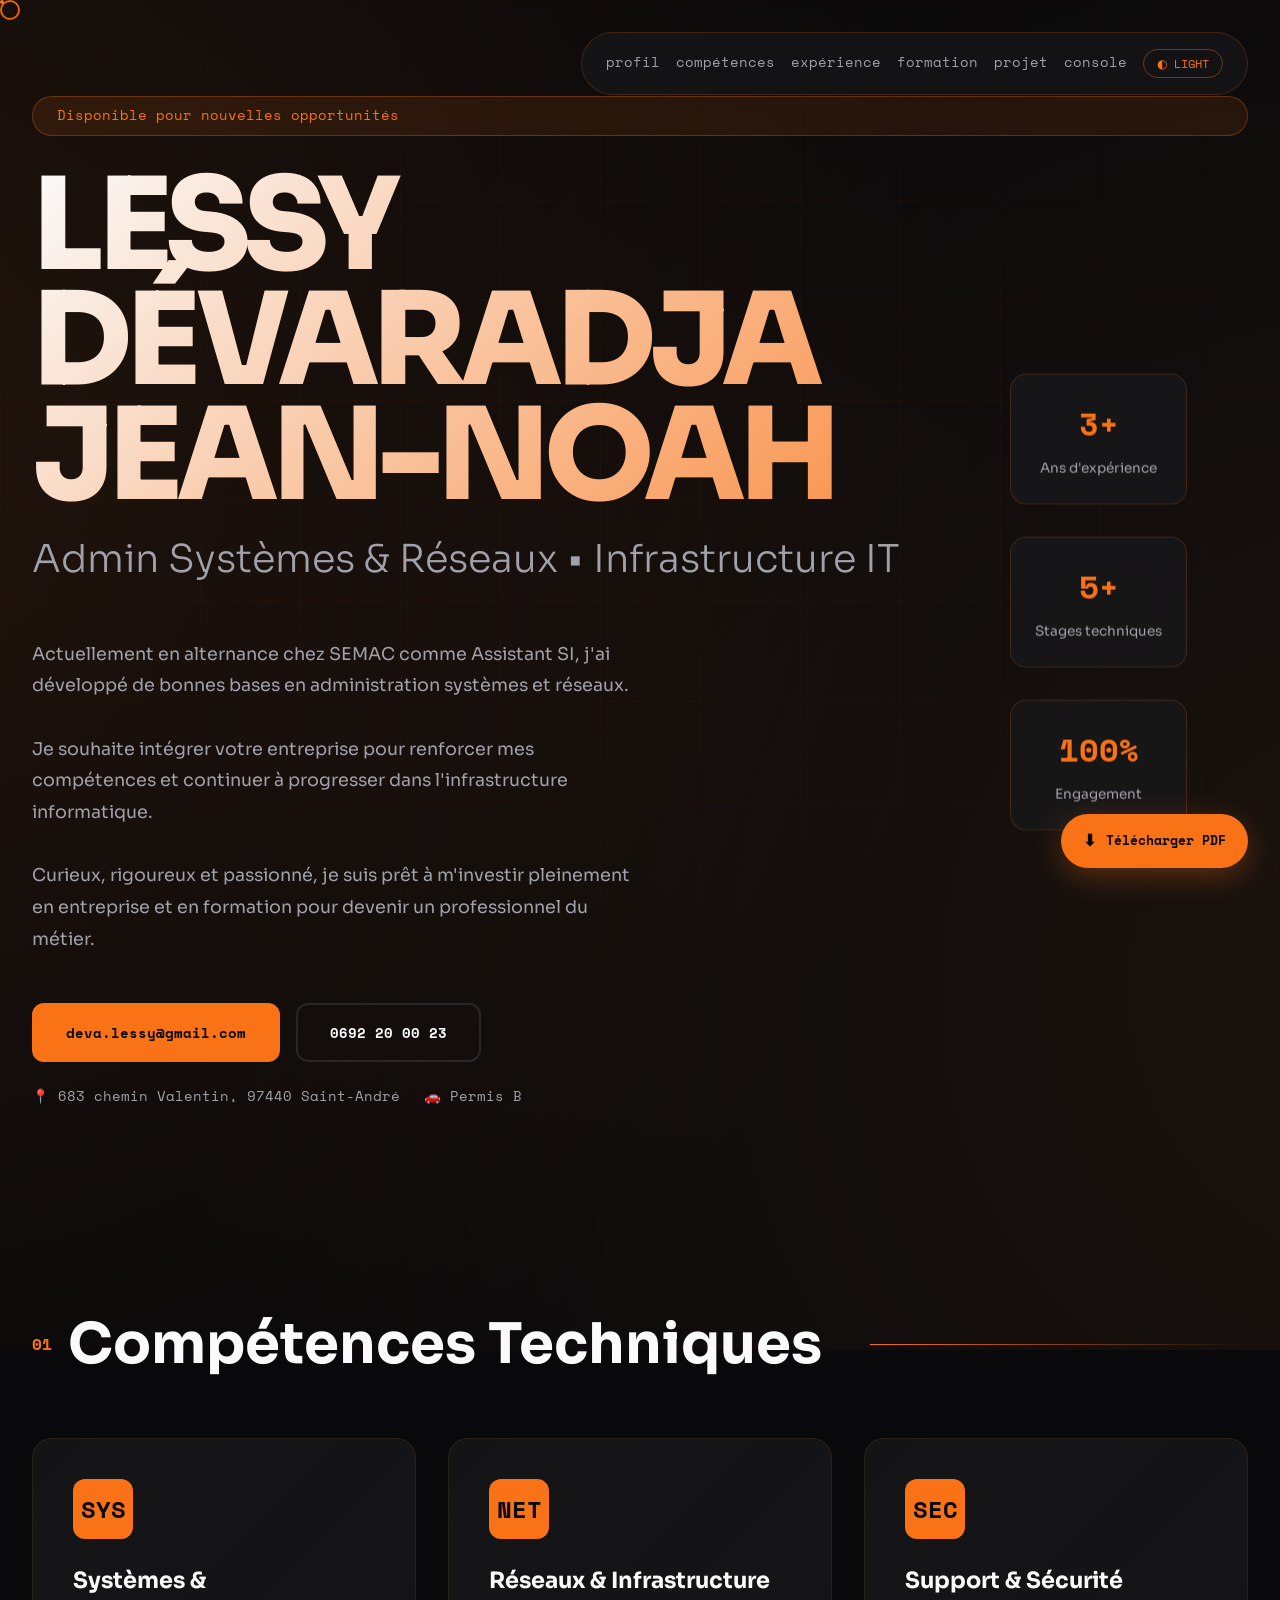
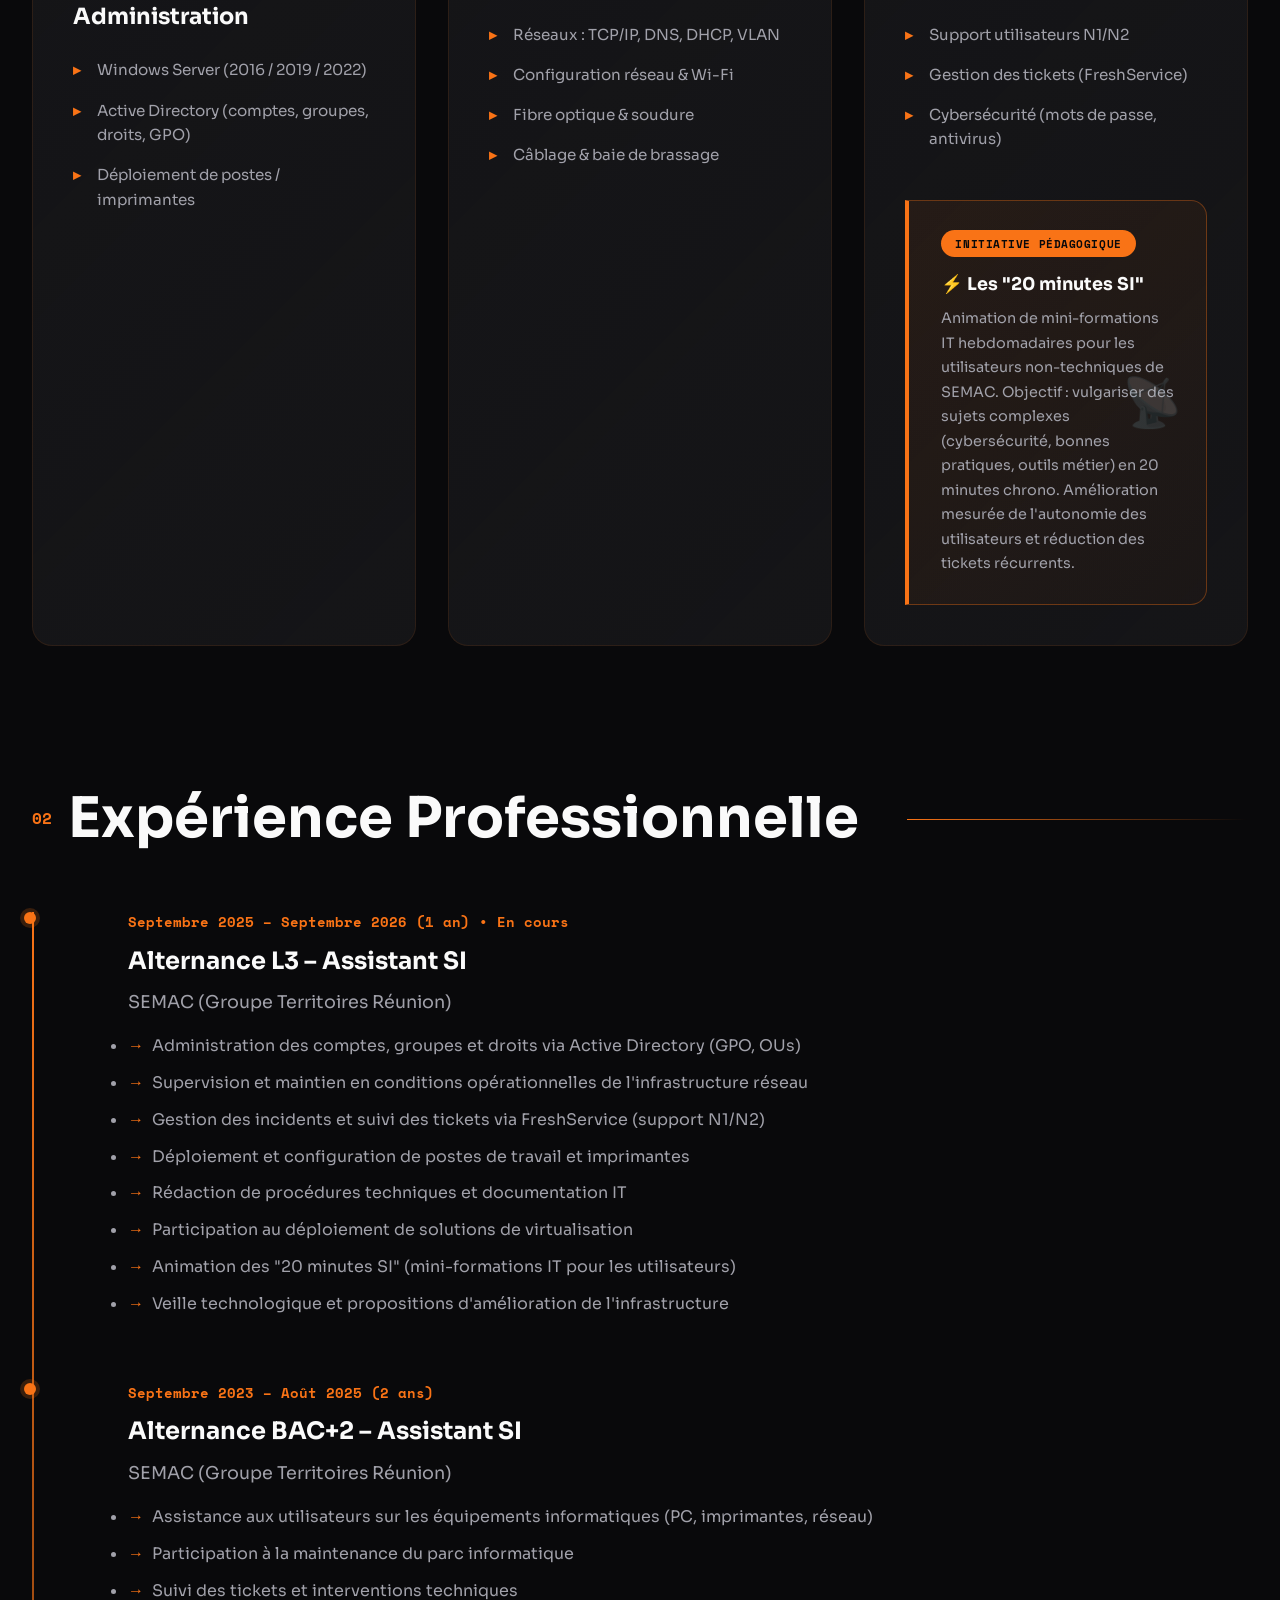
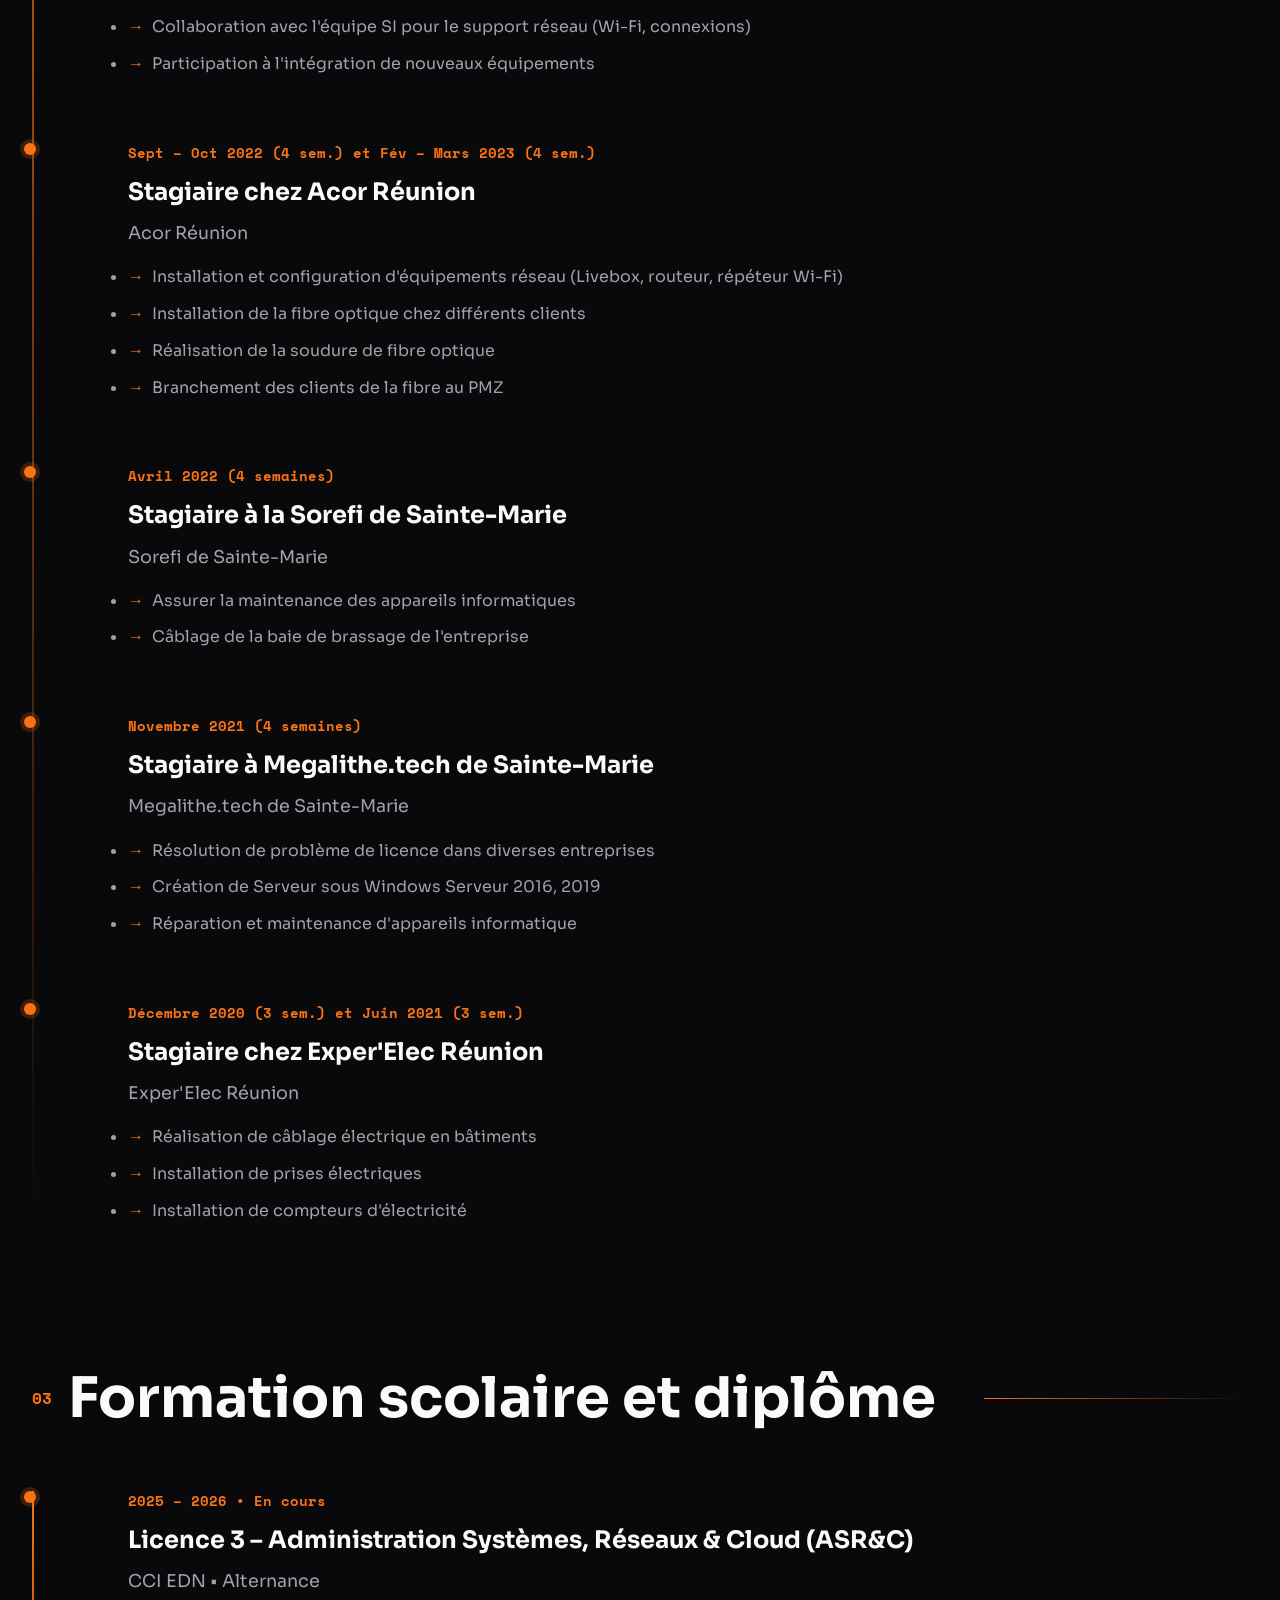
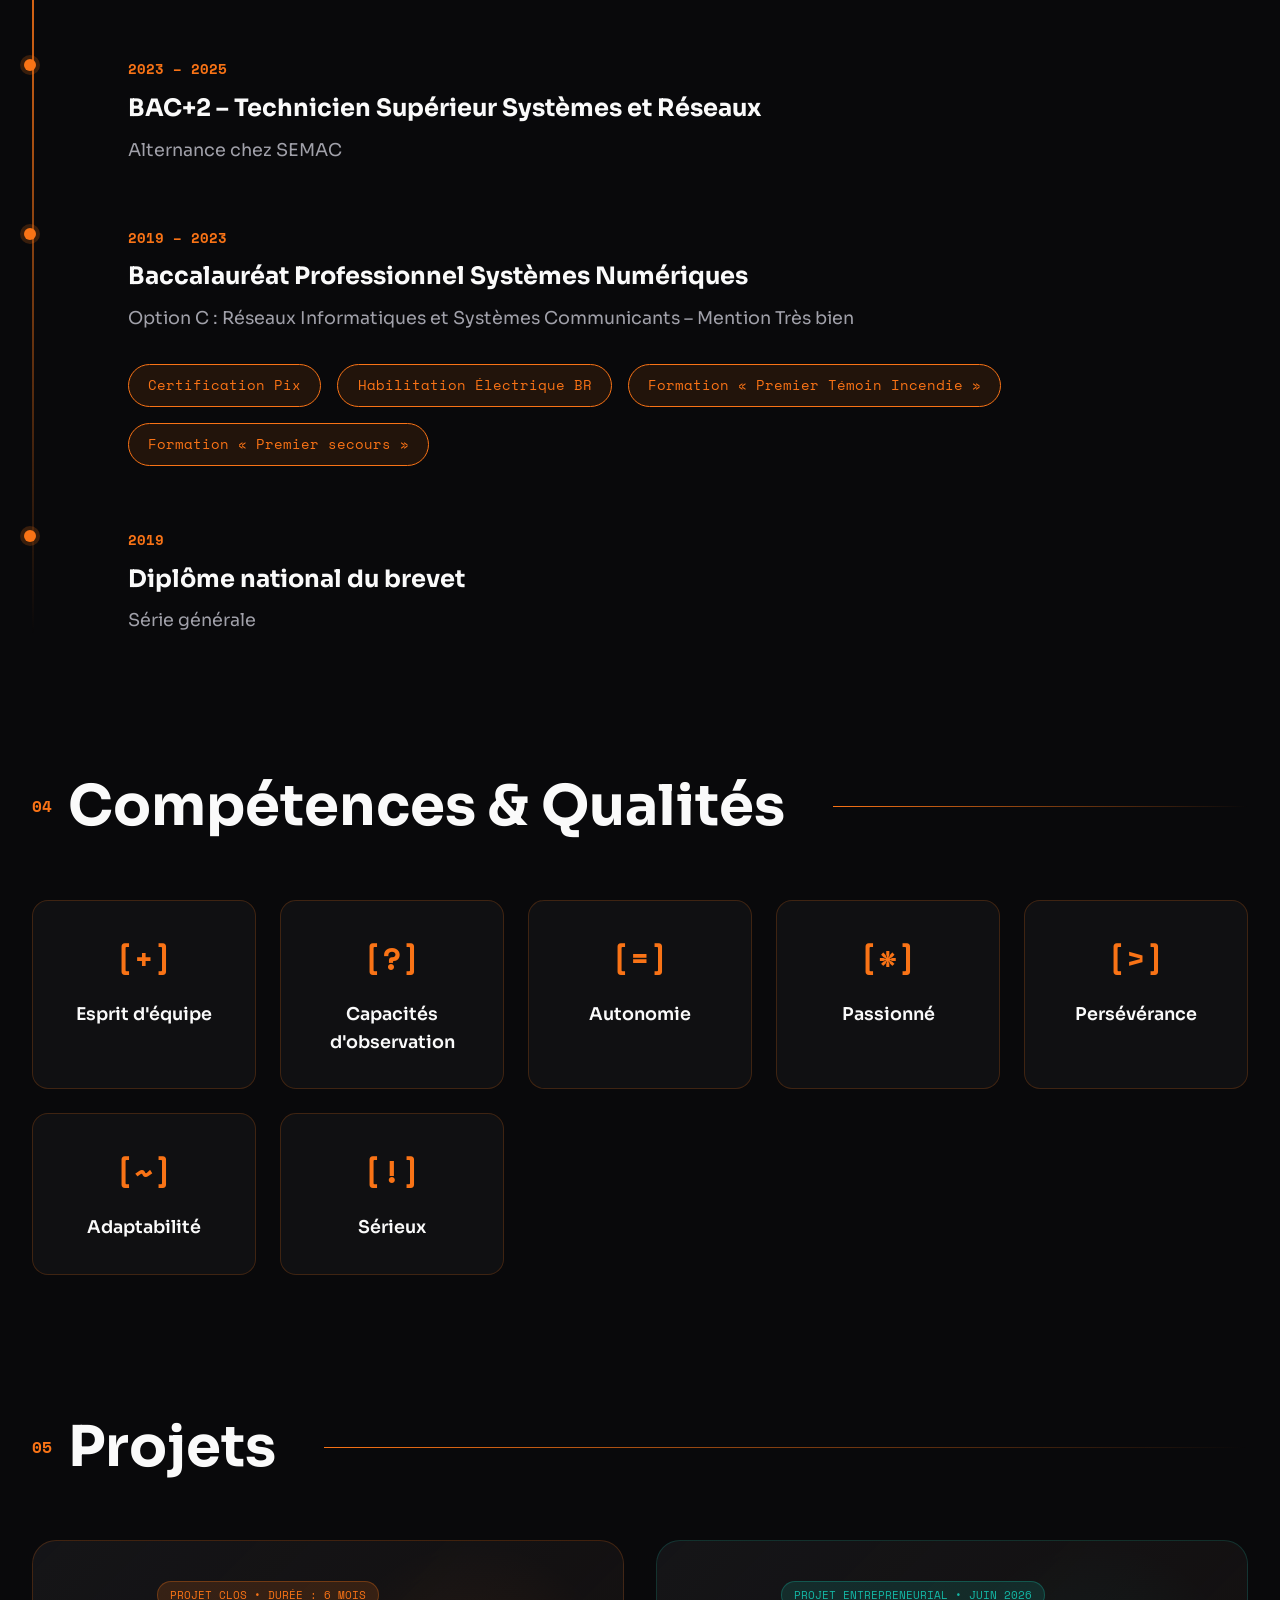
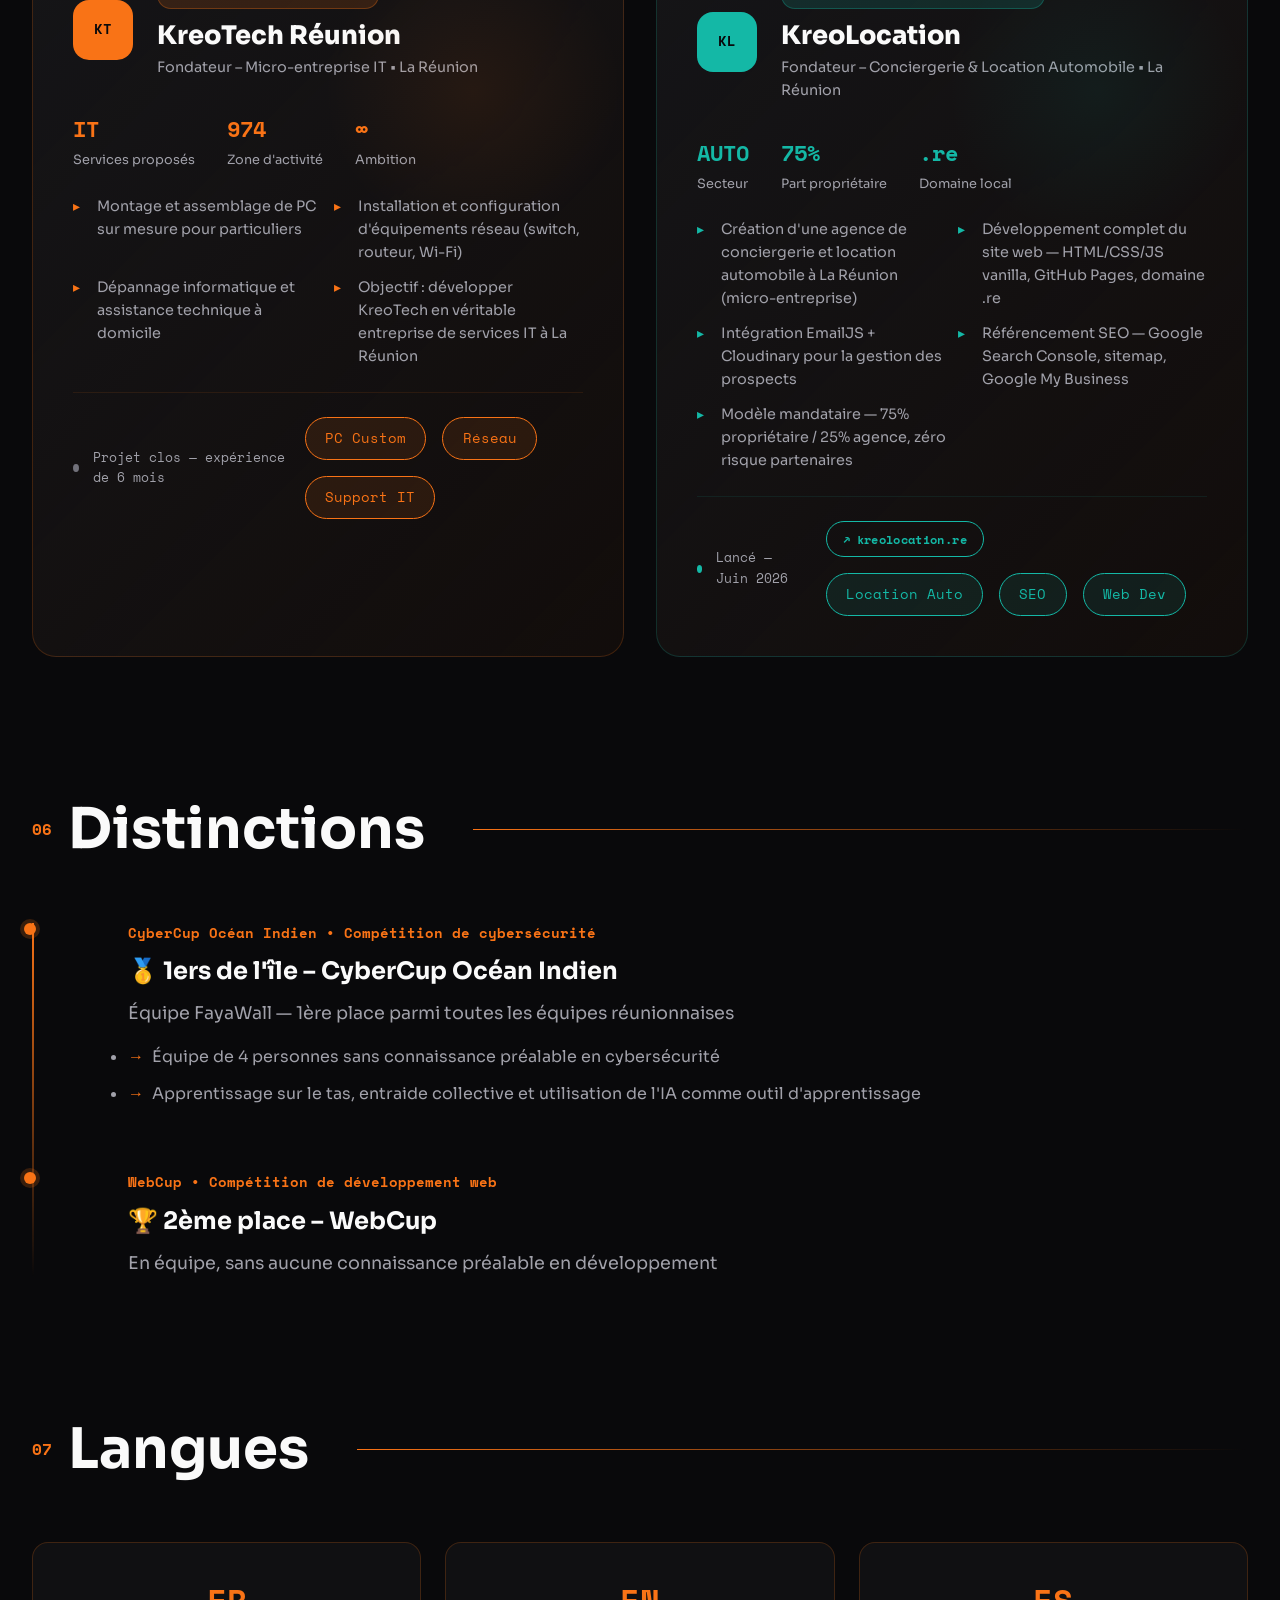
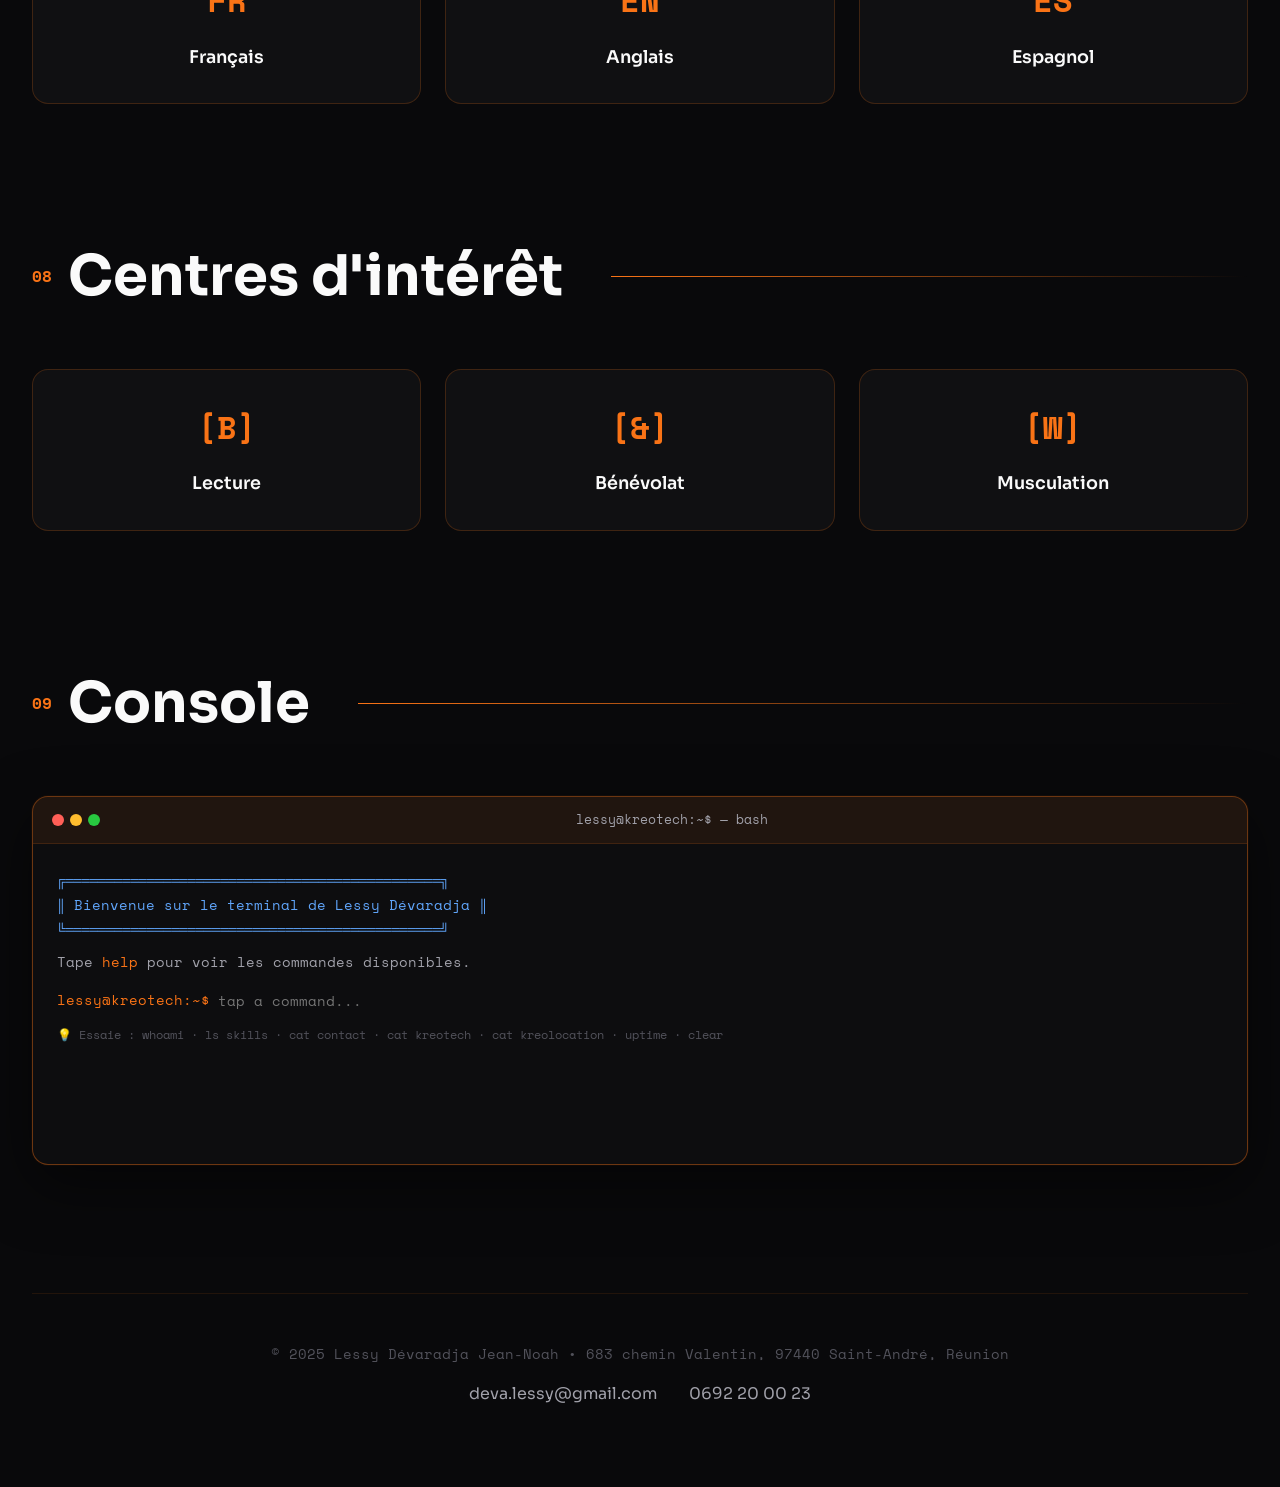
==== index.html @ 3a7b18bf "feat: ajout KreoLocation, CyberCup FayaWall, KreoTech clos" ====
<!DOCTYPE html>
<html lang="fr" data-theme="dark">
<head>
    <meta charset="UTF-8">
    <meta name="viewport" content="width=device-width, initial-scale=1.0">
    <title>Lessy Dévaradja Jean-Noah | Admin Systèmes & Réseaux</title>
    <link rel="preconnect" href="https://fonts.googleapis.com">
    <link rel="preconnect" href="https://fonts.gstatic.com" crossorigin>
    <link href="https://fonts.googleapis.com/css2?family=Space+Mono:wght@400;700&family=Sora:wght@300;400;600;700;800&display=swap" rel="stylesheet">
    <style>

        /* ============================================================
           RESET & BASE
        ============================================================ */
        * {
            margin: 0;
            padding: 0;
            box-sizing: border-box;
        }

        /* ============================================================
           CSS VARIABLES — DARK MODE (défaut)
        ============================================================ */
        :root,
        [data-theme="dark"] {
            --bg-primary: #09090b;
            --bg-secondary: #18181b;
            --bg-tertiary: #27272a;
            --accent: #f97316;
            --accent-light: #fb923c;
            --text-primary: #fafafa;
            --text-secondary: #a1a1aa;
            --text-tertiary: #52525b;
            --glow: rgba(249, 115, 22, 0.3);
            --terminal-bg: #0d0d0f;
            --terminal-border: rgba(249, 115, 22, 0.4);
            --card-bg: rgba(24, 24, 27, 0.8);
            --nav-bg: rgba(24, 24, 27, 0.7);
            --status-bg: rgba(9, 9, 11, 0.9);
        }

        /* ============================================================
           CSS VARIABLES — LIGHT MODE "Light Lab"
        ============================================================ */
        [data-theme="light"] {
            --bg-primary: #f4f4f5;
            --bg-secondary: #ffffff;
            --bg-tertiary: #e4e4e7;
            --accent: #ea6d0a;
            --accent-light: #f97316;
            --text-primary: #09090b;
            --text-secondary: #52525b;
            --text-tertiary: #a1a1aa;
            --glow: rgba(234, 109, 10, 0.2);
            --terminal-bg: #1a1a1f;
            --terminal-border: rgba(234, 109, 10, 0.5);
            --card-bg: rgba(255, 255, 255, 0.9);
            --nav-bg: rgba(255, 255, 255, 0.8);
            --status-bg: rgba(255, 255, 255, 0.95);
        }

        /* ============================================================
           BODY & LAYOUT
        ============================================================ */
        body {
            font-family: 'Sora', sans-serif;
            background: var(--bg-primary);
            color: var(--text-primary);
            line-height: 1.6;
            overflow-x: hidden;
            cursor: none;
            transition: background 0.4s ease, color 0.4s ease;
        }

        /* ============================================================
           CUSTOM CURSOR (désactivé sur mobile)
        ============================================================ */
        .cursor {
            position: fixed;
            width: 20px;
            height: 20px;
            border: 2px solid var(--accent);
            border-radius: 50%;
            pointer-events: none;
            z-index: 9999;
            transition: transform 0.2s ease;
            mix-blend-mode: difference;
        }

        .cursor-dot {
            position: fixed;
            width: 4px;
            height: 4px;
            background: var(--accent);
            border-radius: 50%;
            pointer-events: none;
            z-index: 10000;
        }

        /* ============================================================
           BACKGROUND EFFECTS
        ============================================================ */
        body::before {
            content: '';
            position: fixed;
            top: -50%;
            left: -50%;
            width: 200%;
            height: 200%;
            background:
                radial-gradient(circle at 20% 50%, rgba(249, 115, 22, 0.1) 0%, transparent 50%),
                radial-gradient(circle at 80% 80%, rgba(251, 146, 60, 0.08) 0%, transparent 50%);
            animation: gradientRotate 20s linear infinite;
            z-index: 0;
            pointer-events: none;
        }

        [data-theme="light"] body::before {
            background:
                radial-gradient(circle at 20% 50%, rgba(249, 115, 22, 0.06) 0%, transparent 50%),
                radial-gradient(circle at 80% 80%, rgba(234, 109, 10, 0.04) 0%, transparent 50%);
        }

        @keyframes gradientRotate {
            0% { transform: rotate(0deg); }
            100% { transform: rotate(360deg); }
        }

        body::after {
            content: '';
            position: fixed;
            top: 0; left: 0;
            width: 100%;
            height: 100%;
            background-image:
                linear-gradient(rgba(249, 115, 22, 0.03) 1px, transparent 1px),
                linear-gradient(90deg, rgba(249, 115, 22, 0.03) 1px, transparent 1px);
            background-size: 100px 100px;
            z-index: 0;
            pointer-events: none;
            mask-image: radial-gradient(ellipse 80% 80% at 50% 50%, black 40%, transparent 100%);
        }

        /* ============================================================
           PARTICLES
        ============================================================ */
        .particles {
            position: fixed;
            top: 0; left: 0;
            width: 100%; height: 100%;
            overflow: hidden;
            z-index: 0;
            pointer-events: none;
        }

        .particle {
            position: absolute;
            background: var(--accent);
            border-radius: 50%;
            animation: float linear infinite;
            opacity: 0;
        }

        @keyframes float {
            0%   { transform: translateY(100vh) scale(0); opacity: 0; }
            10%  { opacity: 0.3; }
            90%  { opacity: 0.1; }
            100% { transform: translateY(-100vh) scale(1); opacity: 0; }
        }

        /* ============================================================
           SCROLL PROGRESS BAR
        ============================================================ */
        .scroll-progress {
            position: fixed;
            top: 0; left: 0;
            height: 3px;
            background: var(--accent);
            z-index: 1000;
            transform-origin: left;
            box-shadow: 0 0 10px var(--glow);
            transition: none;
        }

        /* ============================================================
           CONTAINER
        ============================================================ */
        .container {
            max-width: 1400px;
            margin: 0 auto;
            padding: 2rem;
            position: relative;
            z-index: 1;
        }

        /* ============================================================
           NAVIGATION
        ============================================================ */
        .nav {
            position: fixed;
            top: 2rem;
            right: 2rem;
            display: flex;
            gap: 1rem;
            align-items: center;
            z-index: 100;
            background: var(--nav-bg);
            backdrop-filter: blur(20px);
            padding: 1rem 1.5rem;
            border-radius: 50px;
            border: 1px solid rgba(249, 115, 22, 0.2);
            transition: background 0.4s ease;
        }

        .nav-item {
            font-family: 'Space Mono', monospace;
            font-size: 0.85rem;
            color: var(--text-secondary);
            text-decoration: none;
            transition: color 0.3s ease;
        }

        .nav-item:hover { color: var(--accent); }

        /* ============================================================
           THEME TOGGLE BUTTON
        ============================================================ */
        .theme-toggle {
            background: none;
            border: 1px solid rgba(249, 115, 22, 0.4);
            border-radius: 50px;
            padding: 0.3rem 0.8rem;
            font-family: 'Space Mono', monospace;
            font-size: 0.75rem;
            color: var(--accent);
            cursor: pointer;
            transition: all 0.3s ease;
            white-space: nowrap;
        }

        .theme-toggle:hover {
            background: rgba(249, 115, 22, 0.1);
            box-shadow: 0 0 10px var(--glow);
        }

        /* ============================================================
           PDF DOWNLOAD BUTTON (flottant)
        ============================================================ */
        .pdf-btn {
            position: fixed;
            bottom: 2rem;
            right: 2rem;
            z-index: 100;
            display: flex;
            align-items: center;
            gap: 0.6rem;
            padding: 0.9rem 1.4rem;
            background: var(--accent);
            color: var(--bg-primary);
            border: none;
            border-radius: 50px;
            font-family: 'Space Mono', monospace;
            font-size: 0.8rem;
            font-weight: 700;
            text-decoration: none;
            cursor: pointer;
            box-shadow: 0 8px 30px var(--glow);
            transition: all 0.3s ease;
            animation: fadeInUp 0.8s ease 1.5s forwards;
            opacity: 0;
            transform: translateY(20px);
        }

        .pdf-btn:hover {
            transform: translateY(-4px);
            box-shadow: 0 16px 40px var(--glow);
            background: var(--accent-light);
        }

        .pdf-btn::before {
            content: '⬇';
            font-size: 1rem;
        }

        /* ============================================================
           HERO SECTION
        ============================================================ */
        .hero {
            min-height: 100vh;
            display: flex;
            flex-direction: column;
            justify-content: center;
            padding: 4rem 0;
            position: relative;
        }

        .hero-badge {
            display: inline-block;
            padding: 0.5rem 1.5rem;
            background: rgba(249, 115, 22, 0.1);
            border: 1px solid rgba(249, 115, 22, 0.3);
            border-radius: 50px;
            font-family: 'Space Mono', monospace;
            font-size: 0.85rem;
            color: var(--accent);
            margin-bottom: 2rem;
            animation: fadeInUp 0.8s ease forwards;
            opacity: 0;
            transform: translateY(20px);
        }

        @keyframes fadeInUp {
            to { opacity: 1; transform: translateY(0); }
        }

        /* ============================================================
           GLITCH EFFECT — h1 et titres de section
        ============================================================ */
        .glitch {
            position: relative;
            display: inline-block;
        }

        .glitch::before,
        .glitch::after {
            content: attr(data-text);
            position: absolute;
            top: 0; left: 0;
            width: 100%;
            height: 100%;
            background: transparent;
            -webkit-background-clip: text;
            background-clip: text;
        }

        .glitch::before {
            color: #0ff;
            -webkit-text-fill-color: #0ff;
            animation: glitch-1 4s infinite;
            clip-path: polygon(0 0, 100% 0, 100% 35%, 0 35%);
        }

        .glitch::after {
            color: #f0f;
            -webkit-text-fill-color: #f0f;
            animation: glitch-2 4s infinite;
            clip-path: polygon(0 65%, 100% 65%, 100% 100%, 0 100%);
        }

        [data-theme="light"] .glitch::before { color: rgba(0,220,255,0.5); -webkit-text-fill-color: rgba(0,220,255,0.5); }
        [data-theme="light"] .glitch::after  { color: rgba(240,0,240,0.3); -webkit-text-fill-color: rgba(240,0,240,0.3); }

        @keyframes glitch-1 {
            0%, 90%, 100% { transform: translate(0); opacity: 0; }
            91%  { transform: translate(-2px, 1px); opacity: 0.8; }
            93%  { transform: translate(2px, -1px); opacity: 0.8; }
            95%  { transform: translate(-1px, 0); opacity: 0.8; }
            97%  { transform: translate(1px, 1px); opacity: 0; }
        }

        @keyframes glitch-2 {
            0%, 88%, 100% { transform: translate(0); opacity: 0; }
            89%  { transform: translate(2px, -1px); opacity: 0.8; }
            91%  { transform: translate(-2px, 1px); opacity: 0.8; }
            93%  { transform: translate(0, 0); opacity: 0; }
        }

        /* Section titles glitch — plus subtil */
        .section-title.glitch::before,
        .section-title.glitch::after {
            color: transparent;
            -webkit-text-fill-color: transparent;
        }

        .section-title.glitch:hover::before {
            color: rgba(0,220,255,0.6);
            -webkit-text-fill-color: rgba(0,220,255,0.6);
            animation: glitch-1 0.6s infinite;
        }

        .section-title.glitch:hover::after {
            color: rgba(240,0,240,0.4);
            -webkit-text-fill-color: rgba(240,0,240,0.4);
            animation: glitch-2 0.6s infinite;
        }

        .hero h1 {
            font-size: clamp(3rem, 10vw, 8rem);
            font-weight: 800;
            line-height: 0.9;
            margin-bottom: 1rem;
            background: linear-gradient(135deg, var(--text-primary) 0%, var(--accent) 100%);
            -webkit-background-clip: text;
            -webkit-text-fill-color: transparent;
            background-clip: text;
            animation: fadeInUp 0.8s ease 0.2s forwards;
            opacity: 0;
            transform: translateY(20px);
            letter-spacing: -0.05em;
        }

        .hero h2 {
            font-size: clamp(1.5rem, 3vw, 2.5rem);
            font-weight: 300;
            color: var(--text-secondary);
            margin-bottom: 3rem;
            animation: fadeInUp 0.8s ease 0.4s forwards;
            opacity: 0;
            transform: translateY(20px);
        }

        .hero-description {
            max-width: 600px;
            font-size: 1.1rem;
            color: var(--text-secondary);
            line-height: 1.8;
            margin-bottom: 3rem;
            animation: fadeInUp 0.8s ease 0.6s forwards;
            opacity: 0;
            transform: translateY(20px);
        }

        .hero-info {
            display: flex;
            gap: 1.5rem;
            flex-wrap: wrap;
            margin-top: 1.5rem;
            font-family: 'Space Mono', monospace;
            font-size: 0.85rem;
            color: var(--text-secondary);
            animation: fadeInUp 0.8s ease 1s forwards;
            opacity: 0;
            transform: translateY(20px);
        }

        .hero-cta {
            display: flex;
            gap: 1rem;
            flex-wrap: wrap;
            animation: fadeInUp 0.8s ease 0.8s forwards;
            opacity: 0;
            transform: translateY(20px);
        }

        /* ============================================================
           BUTTONS
        ============================================================ */
        .btn {
            padding: 1rem 2rem;
            border-radius: 12px;
            font-weight: 600;
            text-decoration: none;
            transition: all 0.3s ease;
            font-family: 'Space Mono', monospace;
            font-size: 0.9rem;
            position: relative;
            overflow: hidden;
        }

        .btn-primary {
            background: var(--accent);
            color: var(--bg-primary);
            border: 2px solid var(--accent);
        }

        .btn-primary::before {
            content: '';
            position: absolute;
            top: 0; left: -100%;
            width: 100%; height: 100%;
            background: linear-gradient(90deg, transparent, rgba(255,255,255,0.3), transparent);
            transition: left 0.5s ease;
        }

        .btn-primary:hover::before { left: 100%; }
        .btn-primary:hover {
            transform: translateY(-2px);
            box-shadow: 0 10px 40px var(--glow);
        }

        .btn-secondary {
            background: transparent;
            color: var(--text-primary);
            border: 2px solid var(--bg-tertiary);
        }

        .btn-secondary:hover {
            border-color: var(--accent);
            background: rgba(249, 115, 22, 0.05);
        }

        /* ============================================================
           FLOATING STATS CARDS
        ============================================================ */
        .floating-stats {
            position: absolute;
            right: 5%;
            top: 50%;
            transform: translateY(-50%);
            display: flex;
            flex-direction: column;
            gap: 2rem;
        }

        .stat-card {
            background: var(--card-bg);
            backdrop-filter: blur(20px);
            border: 1px solid rgba(249, 115, 22, 0.2);
            border-radius: 16px;
            padding: 1.5rem;
            min-width: 150px;
            text-align: center;
            animation: float-card 3s ease-in-out infinite;
            transition: background 0.4s ease;
        }

        .stat-card:nth-child(2) { animation-delay: 0.5s; }
        .stat-card:nth-child(3) { animation-delay: 1s; }

        @keyframes float-card {
            0%, 100% { transform: translateY(0); }
            50% { transform: translateY(-10px); }
        }

        .stat-number {
            font-size: 2rem;
            font-weight: 800;
            color: var(--accent);
            font-family: 'Space Mono', monospace;
        }

        .stat-label {
            font-size: 0.85rem;
            color: var(--text-secondary);
            margin-top: 0.5rem;
        }

        /* ============================================================
           LIVE STATUS DASHBOARD
        ============================================================ */
        .status-dashboard {
            background: var(--status-bg);
            border: 1px solid rgba(249, 115, 22, 0.25);
            border-radius: 16px;
            padding: 1.2rem 1.8rem;
            font-family: 'Space Mono', monospace;
            font-size: 0.8rem;
            margin-top: 3rem;
            display: flex;
            gap: 2rem;
            flex-wrap: wrap;
            align-items: center;
            animation: fadeInUp 0.8s ease 1.2s forwards;
            opacity: 0;
            transform: translateY(20px);
            backdrop-filter: blur(20px);
            transition: background 0.4s ease;
        }

        .status-label {
            color: var(--text-tertiary);
            text-transform: uppercase;
            letter-spacing: 0.1em;
            font-size: 0.7rem;
        }

        .status-item {
            display: flex;
            flex-direction: column;
            gap: 0.2rem;
        }

        .status-value {
            color: var(--text-primary);
            font-weight: 700;
        }

        .status-value.green { color: #22c55e; }
        .status-value.orange { color: var(--accent); }

        .status-dot {
            display: inline-block;
            width: 8px;
            height: 8px;
            border-radius: 50%;
            background: #22c55e;
            margin-right: 6px;
            animation: blink 2s ease-in-out infinite;
        }

        @keyframes blink {
            0%, 100% { opacity: 1; }
            50% { opacity: 0.3; }
        }

        .status-bar {
            height: 4px;
            background: var(--bg-tertiary);
            border-radius: 4px;
            width: 80px;
            overflow: hidden;
        }

        .status-bar-fill {
            height: 100%;
            border-radius: 4px;
            background: var(--accent);
            transition: width 1s ease;
        }

        .status-bar-fill.green { background: #22c55e; }

        /* ============================================================
           SECTIONS
        ============================================================ */
        .section {
            margin: 8rem 0;
            opacity: 0;
            transform: translateY(50px);
            transition: opacity 1s ease, transform 1s ease;
        }

        .section.visible {
            opacity: 1;
            transform: translateY(0);
        }

        .section-header {
            display: flex;
            align-items: center;
            gap: 1rem;
            margin-bottom: 3rem;
        }

        .section-number {
            font-family: 'Space Mono', monospace;
            font-size: 1rem;
            color: var(--accent);
            font-weight: 700;
        }

        .section-title {
            font-size: clamp(2rem, 5vw, 3.5rem);
            font-weight: 700;
            color: var(--text-primary);
            cursor: default;
        }

        .section-line {
            flex: 1;
            height: 1px;
            background: linear-gradient(90deg, var(--accent), transparent);
            margin-left: 2rem;
        }

        /* ============================================================
           SKILLS GRID
        ============================================================ */
        .skills-grid {
            display: grid;
            grid-template-columns: repeat(auto-fit, minmax(320px, 1fr));
            gap: 2rem;
        }

        .skill-card {
            background: linear-gradient(135deg, var(--card-bg) 0%, rgba(39,39,42,0.4) 100%);
            border: 1px solid rgba(249, 115, 22, 0.1);
            border-radius: 20px;
            padding: 2.5rem;
            position: relative;
            overflow: hidden;
            transition: all 0.4s cubic-bezier(0.175, 0.885, 0.32, 1.275);
        }

        .skill-card::before {
            content: '';
            position: absolute;
            top: 0; left: 0;
            width: 100%; height: 100%;
            background: radial-gradient(circle at var(--mouse-x, 50%) var(--mouse-y, 50%), var(--glow) 0%, transparent 50%);
            opacity: 0;
            transition: opacity 0.3s ease;
        }

        .skill-card:hover::before { opacity: 1; }
        .skill-card:hover {
            transform: translateY(-10px);
            border-color: var(--accent);
            box-shadow: 0 20px 60px rgba(249, 115, 22, 0.2);
        }

        .skill-icon {
            width: 60px;
            height: 60px;
            background: var(--accent);
            border-radius: 12px;
            display: flex;
            align-items: center;
            justify-content: center;
            font-size: 1.5rem;
            margin-bottom: 1.5rem;
            font-family: 'Space Mono', monospace;
            color: var(--bg-primary);
            font-weight: 700;
        }

        .skill-title {
            font-size: 1.4rem;
            font-weight: 700;
            margin-bottom: 1rem;
            color: var(--text-primary);
        }

        .skill-list { list-style: none; }

        .skill-list li {
            color: var(--text-secondary);
            padding: 0.5rem 0;
            padding-left: 1.5rem;
            position: relative;
            font-size: 0.95rem;
        }

        .skill-list li::before {
            content: '▸';
            position: absolute;
            left: 0;
            color: var(--accent);
            font-weight: 700;
        }

        /* ============================================================
           "20 MINUTES SI" — Bloc visuel distinct
        ============================================================ */
        .vingt-minutes {
            margin-top: 2.5rem;
            background: linear-gradient(135deg, rgba(249,115,22,0.08) 0%, rgba(249,115,22,0.03) 100%);
            border: 1px solid rgba(249,115,22,0.35);
            border-left: 4px solid var(--accent);
            border-radius: 0 16px 16px 0;
            padding: 1.8rem 2rem;
            position: relative;
            overflow: hidden;
        }

        .vingt-minutes::before {
            content: '📡';
            position: absolute;
            right: 1.5rem;
            top: 50%;
            transform: translateY(-50%);
            font-size: 3rem;
            opacity: 0.15;
        }

        .vingt-minutes-badge {
            display: inline-block;
            padding: 0.3rem 0.9rem;
            background: var(--accent);
            color: var(--bg-primary);
            border-radius: 50px;
            font-family: 'Space Mono', monospace;
            font-size: 0.7rem;
            font-weight: 700;
            margin-bottom: 0.8rem;
            letter-spacing: 0.05em;
        }

        .vingt-minutes h4 {
            color: var(--text-primary);
            font-size: 1.1rem;
            font-weight: 700;
            margin-bottom: 0.5rem;
        }

        .vingt-minutes p {
            color: var(--text-secondary);
            font-size: 0.9rem;
            line-height: 1.7;
        }

        /* ============================================================
           TIMELINE
        ============================================================ */
        .timeline {
            position: relative;
            padding-left: 4rem;
        }

        .timeline::before {
            content: '';
            position: absolute;
            left: 0; top: 0; bottom: 0;
            width: 2px;
            background: linear-gradient(180deg, var(--accent) 0%, transparent 100%);
        }

        .timeline-item {
            position: relative;
            margin-bottom: 4rem;
            padding-left: 2rem;
        }

        .timeline-item::before {
            content: '';
            position: absolute;
            left: -4.5rem; top: 0;
            width: 12px; height: 12px;
            background: var(--accent);
            border-radius: 50%;
            box-shadow: 0 0 0 4px rgba(249,115,22,0.2);
            animation: pulse-dot 2s ease-in-out infinite;
        }

        @keyframes pulse-dot {
            0%, 100% { box-shadow: 0 0 0 4px rgba(249,115,22,0.2); }
            50%       { box-shadow: 0 0 0 8px rgba(249,115,22,0.1); }
        }

        .timeline-date {
            font-family: 'Space Mono', monospace;
            font-size: 0.85rem;
            color: var(--accent);
            margin-bottom: 0.5rem;
            font-weight: 700;
        }

        .timeline-title {
            font-size: 1.5rem;
            font-weight: 700;
            color: var(--text-primary);
            margin-bottom: 0.5rem;
        }

        .timeline-company {
            color: var(--text-secondary);
            font-size: 1.1rem;
            margin-bottom: 1rem;
        }

        .timeline-description {
            color: var(--text-secondary);
            line-height: 1.8;
        }

        .timeline-description li {
            margin-bottom: 0.5rem;
            padding-left: 1.5rem;
            position: relative;
        }

        .timeline-description li::before {
            content: '→';
            position: absolute;
            left: 0;
            color: var(--accent);
        }

        /* ============================================================
           TAGS
        ============================================================ */
        .tags {
            display: flex;
            flex-wrap: wrap;
            gap: 1rem;
            margin-top: 2rem;
        }

        .tag {
            padding: 0.6rem 1.2rem;
            background: rgba(249,115,22,0.1);
            border: 1px solid var(--accent);
            border-radius: 50px;
            font-family: 'Space Mono', monospace;
            font-size: 0.85rem;
            color: var(--accent);
            transition: all 0.3s ease;
            position: relative;
            overflow: hidden;
        }

        .tag::before {
            content: '';
            position: absolute;
            top: 50%; left: 50%;
            width: 0; height: 0;
            background: var(--accent);
            border-radius: 50%;
            transform: translate(-50%, -50%);
            transition: width 0.3s ease, height 0.3s ease;
        }

        .tag:hover::before { width: 200%; height: 200%; }
        .tag:hover { color: var(--bg-primary); box-shadow: 0 0 20px var(--glow); }
        .tag span { position: relative; z-index: 1; }

        /* ============================================================
           QUALITIES GRID
        ============================================================ */
        .qualities-grid {
            display: grid;
            grid-template-columns: repeat(auto-fit, minmax(200px, 1fr));
            gap: 1.5rem;
        }

        .quality-card {
            background: rgba(24,24,27,0.5);
            border: 1px solid rgba(249,115,22,0.2);
            border-radius: 16px;
            padding: 2rem;
            text-align: center;
            transition: all 0.4s ease;
            position: relative;
            overflow: hidden;
        }

        [data-theme="light"] .quality-card {
            background: rgba(255,255,255,0.7);
        }

        .quality-card::after {
            content: '';
            position: absolute;
            top: -50%; left: -50%;
            width: 200%; height: 200%;
            background: conic-gradient(from 0deg, transparent, var(--glow), transparent 30%);
            animation: rotate 4s linear infinite;
            opacity: 0;
        }

        .quality-card:hover::after { opacity: 1; }
        @keyframes rotate { 100% { transform: rotate(360deg); } }

        .quality-card-inner { position: relative; z-index: 1; }
        .quality-card:hover { transform: scale(1.05); border-color: var(--accent); }

        .quality-icon {
            font-size: 2rem;
            margin-bottom: 1rem;
            font-family: 'Space Mono', monospace;
            color: var(--accent);
            font-weight: 700;
        }

        .quality-name {
            font-weight: 600;
            color: var(--text-primary);
            font-size: 1.1rem;
        }

        /* ============================================================
           KREOTECH — Case Study miniature
        ============================================================ */
        .case-study {
            background: linear-gradient(135deg, var(--card-bg) 0%, rgba(249,115,22,0.04) 100%);
            border: 1px solid rgba(249,115,22,0.2);
            border-radius: 24px;
            padding: 2.5rem;
            position: relative;
            overflow: hidden;
            transition: all 0.4s ease;
        }

        .case-study:hover {
            border-color: var(--accent);
            box-shadow: 0 20px 60px rgba(249,115,22,0.15);
        }

        .case-study::before {
            content: '';
            position: absolute;
            top: 0; right: 0;
            width: 300px; height: 300px;
            background: radial-gradient(circle, rgba(249,115,22,0.08) 0%, transparent 70%);
            pointer-events: none;
        }

        .case-study-header {
            display: flex;
            align-items: center;
            gap: 1.5rem;
            margin-bottom: 2rem;
        }

        .case-study-logo {
            width: 60px; height: 60px;
            background: var(--accent);
            border-radius: 16px;
            display: flex;
            align-items: center;
            justify-content: center;
            font-family: 'Space Mono', monospace;
            font-weight: 700;
            font-size: 0.85rem;
            color: var(--bg-primary);
            flex-shrink: 0;
        }

        .case-study-meta { flex: 1; }

        .case-study-badge {
            display: inline-block;
            padding: 0.25rem 0.75rem;
            background: rgba(249,115,22,0.15);
            border: 1px solid rgba(249,115,22,0.3);
            border-radius: 50px;
            font-family: 'Space Mono', monospace;
            font-size: 0.7rem;
            color: var(--accent);
            margin-bottom: 0.4rem;
        }

        .case-study-title {
            font-size: 1.6rem;
            font-weight: 800;
            color: var(--text-primary);
        }

        .case-study-subtitle {
            color: var(--text-secondary);
            font-size: 0.9rem;
        }

        .case-study-metrics {
            display: flex;
            gap: 2rem;
            margin: 1.5rem 0;
            flex-wrap: wrap;
        }

        .metric {
            display: flex;
            flex-direction: column;
            gap: 0.2rem;
        }

        .metric-value {
            font-family: 'Space Mono', monospace;
            font-size: 1.4rem;
            font-weight: 700;
            color: var(--accent);
        }

        .metric-label {
            font-size: 0.8rem;
            color: var(--text-secondary);
        }

        .case-study-list {
            list-style: none;
            display: grid;
            grid-template-columns: repeat(auto-fit, minmax(220px, 1fr));
            gap: 0.75rem;
            margin-top: 1.5rem;
        }

        .case-study-list li {
            color: var(--text-secondary);
            padding-left: 1.5rem;
            position: relative;
            font-size: 0.9rem;
            line-height: 1.6;
        }

        .case-study-list li::before {
            content: '▸';
            position: absolute;
            left: 0;
            color: var(--accent);
        }

        .case-study-footer {
            margin-top: 1.5rem;
            padding-top: 1.5rem;
            border-top: 1px solid rgba(249,115,22,0.1);
            display: flex;
            align-items: center;
            justify-content: space-between;
            flex-wrap: gap;
            gap: 1rem;
        }

        .case-study-status {
            display: flex;
            align-items: center;
            gap: 0.5rem;
            font-family: 'Space Mono', monospace;
            font-size: 0.8rem;
            color: var(--text-secondary);
        }

        /* ============================================================
           TERMINAL INTERACTIF
        ============================================================ */
        .terminal-section {
            margin: 8rem 0;
            opacity: 0;
            transform: translateY(50px);
            transition: opacity 1s ease, transform 1s ease;
        }

        .terminal-section.visible {
            opacity: 1;
            transform: translateY(0);
        }

        .terminal {
            background: var(--terminal-bg);
            border: 1px solid var(--terminal-border);
            border-radius: 16px;
            overflow: hidden;
            font-family: 'Space Mono', monospace;
            box-shadow: 0 20px 60px rgba(0,0,0,0.5), 0 0 0 1px rgba(249,115,22,0.05);
        }

        .terminal-titlebar {
            background: rgba(249,115,22,0.08);
            padding: 0.8rem 1.2rem;
            display: flex;
            align-items: center;
            gap: 1rem;
            border-bottom: 1px solid rgba(249,115,22,0.15);
        }

        .terminal-dots {
            display: flex;
            gap: 6px;
        }

        .terminal-dot {
            width: 12px; height: 12px;
            border-radius: 50%;
        }

        .terminal-dot.red    { background: #ff5f57; }
        .terminal-dot.yellow { background: #febc2e; }
        .terminal-dot.green  { background: #28c840; }

        .terminal-title {
            font-size: 0.8rem;
            color: var(--text-secondary);
            flex: 1;
            text-align: center;
        }

        .terminal-body {
            padding: 1.5rem;
            min-height: 320px;
            max-height: 420px;
            overflow-y: auto;
        }

        .terminal-body::-webkit-scrollbar { width: 4px; }
        .terminal-body::-webkit-scrollbar-track { background: transparent; }
        .terminal-body::-webkit-scrollbar-thumb { background: rgba(249,115,22,0.3); border-radius: 2px; }

        .terminal-output {
            margin-bottom: 1rem;
        }

        .terminal-line {
            font-size: 0.85rem;
            line-height: 1.8;
            color: var(--text-secondary);
        }

        .terminal-line.prompt { color: var(--accent); }
        .terminal-line.result { color: #a1efbd; white-space: pre-wrap; }
        .terminal-line.error  { color: #f87171; }
        .terminal-line.info   { color: #60a5fa; }
        .terminal-line.cmd    { color: var(--text-primary); }

        .terminal-input-row {
            display: flex;
            align-items: center;
            gap: 0.5rem;
            margin-top: 0.5rem;
        }

        .terminal-prompt-prefix {
            color: var(--accent);
            font-family: 'Space Mono', monospace;
            font-size: 0.85rem;
            white-space: nowrap;
            flex-shrink: 0;
        }

        .terminal-input {
            background: none;
            border: none;
            outline: none;
            color: var(--text-primary);
            font-family: 'Space Mono', monospace;
            font-size: 0.85rem;
            flex: 1;
            caret-color: var(--accent);
        }

        .terminal-hint {
            margin-top: 0.8rem;
            font-size: 0.75rem;
            color: var(--text-tertiary);
        }

        /* ============================================================
           PROJECTS GRID — 2 colonnes
        ============================================================ */
        .projects-grid {
            display: grid;
            grid-template-columns: repeat(auto-fit, minmax(480px, 1fr));
            gap: 2rem;
        }

        @media (max-width: 1024px) {
            .projects-grid {
                grid-template-columns: 1fr;
            }
        }

        /* KreoLocation — accent secondaire teal */
        .case-study.kreolocation {
            border-color: rgba(20, 184, 166, 0.2);
        }

        .case-study.kreolocation::before {
            background: radial-gradient(circle, rgba(20, 184, 166, 0.07) 0%, transparent 70%);
        }

        .case-study.kreolocation:hover {
            border-color: #14b8a6;
            box-shadow: 0 20px 60px rgba(20, 184, 166, 0.15);
        }

        .case-study.kreolocation .case-study-logo {
            background: #14b8a6;
        }

        .case-study.kreolocation .case-study-badge {
            background: rgba(20, 184, 166, 0.15);
            border-color: rgba(20, 184, 166, 0.3);
            color: #14b8a6;
        }

        .case-study.kreolocation .metric-value {
            color: #14b8a6;
        }

        .case-study.kreolocation .case-study-list li::before {
            color: #14b8a6;
        }

        .case-study.kreolocation .case-study-footer {
            border-top-color: rgba(20, 184, 166, 0.1);
        }

        .case-study.kreolocation .tag {
            border-color: #14b8a6;
            color: #14b8a6;
            background: rgba(20, 184, 166, 0.1);
        }

        .case-study.kreolocation .tag::before {
            background: #14b8a6;
        }

        .case-study.kreolocation .tag:hover {
            color: var(--bg-primary);
            box-shadow: 0 0 20px rgba(20, 184, 166, 0.4);
        }

        .case-study-website {
            display: inline-flex;
            align-items: center;
            gap: 0.4rem;
            padding: 0.45rem 1rem;
            border-radius: 50px;
            font-family: 'Space Mono', monospace;
            font-size: 0.75rem;
            font-weight: 700;
            text-decoration: none;
            border: 1px solid #14b8a6;
            color: #14b8a6;
            transition: all 0.3s ease;
            letter-spacing: 0.03em;
        }

        .case-study-website:hover {
            background: #14b8a6;
            color: var(--bg-primary);
            box-shadow: 0 0 16px rgba(20, 184, 166, 0.35);
        }

        .case-study-website::before {
            content: '↗';
        }

        /* ============================================================
           FOOTER
        ============================================================ */
        .footer {
            margin-top: 8rem;
            padding: 3rem 0;
            border-top: 1px solid rgba(249,115,22,0.1);
            text-align: center;
        }

        .footer-content {
            font-family: 'Space Mono', monospace;
            color: var(--text-tertiary);
            font-size: 0.9rem;
        }

        .footer-links {
            display: flex;
            justify-content: center;
            gap: 2rem;
            margin-top: 1rem;
        }

        .footer-link {
            color: var(--text-secondary);
            text-decoration: none;
            transition: color 0.3s ease;
        }

        .footer-link:hover { color: var(--accent); }

        /* ============================================================
           RESPONSIVE
        ============================================================ */
        @media (max-width: 1024px) {
            .floating-stats {
                position: relative;
                right: auto; top: auto;
                transform: none;
                flex-direction: row;
                margin: 3rem 0;
            }

            .nav {
                top: 1rem;
                right: 1rem;
                padding: 0.75rem 1rem;
            }
        }

        @media (max-width: 768px) {
            .hero { min-height: auto; }
            .section, .terminal-section { margin: 4rem 0; }

            .timeline { padding-left: 2rem; }
            .timeline-item { padding-left: 1rem; }
            .timeline-item::before { left: -2.5rem; }

            .skills-grid, .qualities-grid { grid-template-columns: 1fr; }

            .nav { display: none; }

            .status-dashboard { gap: 1rem; }

            /* Désactivation curseur custom sur mobile */
            body { cursor: auto; }
            .cursor, .cursor-dot { display: none; }

            .pdf-btn { bottom: 1rem; right: 1rem; padding: 0.7rem 1rem; font-size: 0.75rem; }
        }

    </style>
</head>
<body>

    <!-- ========== CUSTOM CURSOR ========== -->
    <div class="cursor"></div>
    <div class="cursor-dot"></div>

    <!-- ========== SCROLL PROGRESS ========== -->
    <div class="scroll-progress"></div>

    <!-- ========== NAVIGATION ========== -->
    <nav class="nav">
        <a href="#profil"      class="nav-item">profil</a>
        <a href="#competences" class="nav-item">compétences</a>
        <a href="#experience"  class="nav-item">expérience</a>
        <a href="#formation"   class="nav-item">formation</a>
        <a href="#projet"      class="nav-item">projet</a>
        <a href="#console"     class="nav-item">console</a>
        <button class="theme-toggle" id="themeBtn" aria-label="Toggle theme">◐ LIGHT</button>
    </nav>

    <!-- ========== PDF DOWNLOAD BUTTON ========== -->
    <a href="#" class="pdf-btn" onclick="window.print(); return false;" title="Télécharger en PDF">
        Télécharger PDF
    </a>

    <!-- ========== PARTICLES ========== -->
    <div class="particles" id="particles"></div>

    <div class="container">

        <!-- ========== HERO / PROFIL ========== -->
        <section class="hero" id="profil">
            <div class="hero-badge">Disponible pour nouvelles opportunités</div>

            <h1>LESSY<br>DÉVARADJA<br>JEAN-NOAH</h1>

            <h2>Admin Systèmes &amp; Réseaux • Infrastructure IT</h2>

            <p class="hero-description">
                Actuellement en alternance chez SEMAC comme Assistant SI, j'ai développé de bonnes bases en administration systèmes et réseaux.<br><br>
                Je souhaite intégrer votre entreprise pour renforcer mes compétences et continuer à progresser dans l'infrastructure informatique.<br><br>
                Curieux, rigoureux et passionné, je suis prêt à m'investir pleinement en entreprise et en formation pour devenir un professionnel du métier.
            </p>

            <div class="hero-cta">
                <a href="mailto:deva.lessy@gmail.com" class="btn btn-primary">deva.lessy@gmail.com</a>
                <a href="tel:0692200023" class="btn btn-secondary">0692 20 00 23</a>
            </div>

            <div class="hero-info">
                <span>📍 683 chemin Valentin, 97440 Saint-André</span>
                <span>🚗 Permis B</span>
            </div>



            <div class="floating-stats">
                <div class="stat-card">
                    <div class="stat-number">3+</div>
                    <div class="stat-label">Ans d'expérience</div>
                </div>
                <div class="stat-card">
                    <div class="stat-number">5+</div>
                    <div class="stat-label">Stages techniques</div>
                </div>
                <div class="stat-card">
                    <div class="stat-number">100%</div>
                    <div class="stat-label">Engagement</div>
                </div>
            </div>
        </section>

        <!-- ========== 01 - COMPÉTENCES TECHNIQUES ========== -->
        <section class="section" id="competences">
            <div class="section-header">
                <span class="section-number">01</span>
                <h2 class="section-title glitch" data-text="Compétences Techniques">Compétences Techniques</h2>
                <div class="section-line"></div>
            </div>
            <div class="skills-grid">
                <div class="skill-card">
                    <div class="skill-icon">SYS</div>
                    <h3 class="skill-title">Systèmes &amp; Administration</h3>
                    <ul class="skill-list">
                        <li>Windows Server (2016 / 2019 / 2022)</li>
                        <li>Active Directory (comptes, groupes, droits, GPO)</li>
                        <li>Déploiement de postes / imprimantes</li>
                    </ul>
                </div>
                <div class="skill-card">
                    <div class="skill-icon">NET</div>
                    <h3 class="skill-title">Réseaux &amp; Infrastructure</h3>
                    <ul class="skill-list">
                        <li>Réseaux : TCP/IP, DNS, DHCP, VLAN</li>
                        <li>Configuration réseau &amp; Wi-Fi</li>
                        <li>Fibre optique &amp; soudure</li>
                        <li>Câblage &amp; baie de brassage</li>
                    </ul>
                </div>
                <div class="skill-card">
                    <div class="skill-icon">SEC</div>
                    <h3 class="skill-title">Support &amp; Sécurité</h3>
                    <ul class="skill-list">
                        <li>Support utilisateurs N1/N2</li>
                        <li>Gestion des tickets (FreshService)</li>
                        <li>Cybersécurité (mots de passe, antivirus)</li>
                    </ul>

                    <!-- Bloc "20 minutes SI" -->
                    <div class="vingt-minutes">
                        <div class="vingt-minutes-badge">INITIATIVE PÉDAGOGIQUE</div>
                        <h4>⚡ Les "20 minutes SI"</h4>
                        <p>
                            Animation de mini-formations IT hebdomadaires pour les utilisateurs non-techniques de SEMAC. Objectif : vulgariser des sujets complexes (cybersécurité, bonnes pratiques, outils métier) en 20 minutes chrono. Amélioration mesurée de l'autonomie des utilisateurs et réduction des tickets récurrents.
                        </p>
                    </div>
                </div>
            </div>
        </section>

        <!-- ========== 02 - EXPÉRIENCE PROFESSIONNELLE ========== -->
        <section class="section" id="experience">
            <div class="section-header">
                <span class="section-number">02</span>
                <h2 class="section-title glitch" data-text="Expérience Professionnelle">Expérience Professionnelle</h2>
                <div class="section-line"></div>
            </div>
            <div class="timeline">

                <div class="timeline-item">
                    <div class="timeline-date">Septembre 2025 – Septembre 2026 (1 an) • En cours</div>
                    <h3 class="timeline-title">Alternance L3 – Assistant SI</h3>
                    <div class="timeline-company">SEMAC (Groupe Territoires Réunion)</div>
                    <ul class="timeline-description">
                        <li>Administration des comptes, groupes et droits via Active Directory (GPO, OUs)</li>
                        <li>Supervision et maintien en conditions opérationnelles de l'infrastructure réseau</li>
                        <li>Gestion des incidents et suivi des tickets via FreshService (support N1/N2)</li>
                        <li>Déploiement et configuration de postes de travail et imprimantes</li>
                        <li>Rédaction de procédures techniques et documentation IT</li>
                        <li>Participation au déploiement de solutions de virtualisation</li>
                        <li>Animation des "20 minutes SI" (mini-formations IT pour les utilisateurs)</li>
                        <li>Veille technologique et propositions d'amélioration de l'infrastructure</li>
                    </ul>
                </div>

                <div class="timeline-item">
                    <div class="timeline-date">Septembre 2023 – Août 2025 (2 ans)</div>
                    <h3 class="timeline-title">Alternance BAC+2 – Assistant SI</h3>
                    <div class="timeline-company">SEMAC (Groupe Territoires Réunion)</div>
                    <ul class="timeline-description">
                        <li>Assistance aux utilisateurs sur les équipements informatiques (PC, imprimantes, réseau)</li>
                        <li>Participation à la maintenance du parc informatique</li>
                        <li>Suivi des tickets et interventions techniques</li>
                        <li>Collaboration avec l'équipe SI pour le support réseau (Wi-Fi, connexions)</li>
                        <li>Participation à l'intégration de nouveaux équipements</li>
                    </ul>
                </div>

                <div class="timeline-item">
                    <div class="timeline-date">Sept – Oct 2022 (4 sem.) et Fév – Mars 2023 (4 sem.)</div>
                    <h3 class="timeline-title">Stagiaire chez Acor Réunion</h3>
                    <div class="timeline-company">Acor Réunion</div>
                    <ul class="timeline-description">
                        <li>Installation et configuration d'équipements réseau (Livebox, routeur, répéteur Wi-Fi)</li>
                        <li>Installation de la fibre optique chez différents clients</li>
                        <li>Réalisation de la soudure de fibre optique</li>
                        <li>Branchement des clients de la fibre au PMZ</li>
                    </ul>
                </div>

                <div class="timeline-item">
                    <div class="timeline-date">Avril 2022 (4 semaines)</div>
                    <h3 class="timeline-title">Stagiaire à la Sorefi de Sainte-Marie</h3>
                    <div class="timeline-company">Sorefi de Sainte-Marie</div>
                    <ul class="timeline-description">
                        <li>Assurer la maintenance des appareils informatiques</li>
                        <li>Câblage de la baie de brassage de l'entreprise</li>
                    </ul>
                </div>

                <div class="timeline-item">
                    <div class="timeline-date">Novembre 2021 (4 semaines)</div>
                    <h3 class="timeline-title">Stagiaire à Megalithe.tech de Sainte-Marie</h3>
                    <div class="timeline-company">Megalithe.tech de Sainte-Marie</div>
                    <ul class="timeline-description">
                        <li>Résolution de problème de licence dans diverses entreprises</li>
                        <li>Création de Serveur sous Windows Serveur 2016, 2019</li>
                        <li>Réparation et maintenance d'appareils informatique</li>
                    </ul>
                </div>

                <div class="timeline-item">
                    <div class="timeline-date">Décembre 2020 (3 sem.) et Juin 2021 (3 sem.)</div>
                    <h3 class="timeline-title">Stagiaire chez Exper'Elec Réunion</h3>
                    <div class="timeline-company">Exper'Elec Réunion</div>
                    <ul class="timeline-description">
                        <li>Réalisation de câblage électrique en bâtiments</li>
                        <li>Installation de prises électriques</li>
                        <li>Installation de compteurs d'électricité</li>
                    </ul>
                </div>
            </div>
        </section>

        <!-- ========== 03 - FORMATION ========== -->
        <section class="section" id="formation">
            <div class="section-header">
                <span class="section-number">03</span>
                <h2 class="section-title glitch" data-text="Formation scolaire et diplôme">Formation scolaire et diplôme</h2>
                <div class="section-line"></div>
            </div>
            <div class="timeline">
                <div class="timeline-item">
                    <div class="timeline-date">2025 – 2026 • En cours</div>
                    <h3 class="timeline-title">Licence 3 – Administration Systèmes, Réseaux &amp; Cloud (ASR&amp;C)</h3>
                    <div class="timeline-company">CCI EDN • Alternance</div>
                </div>
                <div class="timeline-item">
                    <div class="timeline-date">2023 – 2025</div>
                    <h3 class="timeline-title">BAC+2 – Technicien Supérieur Systèmes et Réseaux</h3>
                    <div class="timeline-company">Alternance chez SEMAC</div>
                </div>
                <div class="timeline-item">
                    <div class="timeline-date">2019 – 2023</div>
                    <h3 class="timeline-title">Baccalauréat Professionnel Systèmes Numériques</h3>
                    <div class="timeline-company">Option C : Réseaux Informatiques et Systèmes Communicants – Mention Très bien</div>
                    <div class="tags">
                        <span class="tag"><span>Certification Pix</span></span>
                        <span class="tag"><span>Habilitation Électrique BR</span></span>
                        <span class="tag"><span>Formation « Premier Témoin Incendie »</span></span>
                        <span class="tag"><span>Formation « Premier secours »</span></span>
                    </div>
                </div>
                <div class="timeline-item">
                    <div class="timeline-date">2019</div>
                    <h3 class="timeline-title">Diplôme national du brevet</h3>
                    <div class="timeline-company">Série générale</div>
                </div>
            </div>
        </section>

        <!-- ========== 04 - COMPÉTENCES & QUALITÉS ========== -->
        <section class="section">
            <div class="section-header">
                <span class="section-number">04</span>
                <h2 class="section-title glitch" data-text="Compétences & Qualités">Compétences &amp; Qualités</h2>
                <div class="section-line"></div>
            </div>
            <div class="qualities-grid">
                <div class="quality-card"><div class="quality-card-inner"><div class="quality-icon">[+]</div><div class="quality-name">Esprit d'équipe</div></div></div>
                <div class="quality-card"><div class="quality-card-inner"><div class="quality-icon">[?]</div><div class="quality-name">Capacités d'observation</div></div></div>
                <div class="quality-card"><div class="quality-card-inner"><div class="quality-icon">[=]</div><div class="quality-name">Autonomie</div></div></div>
                <div class="quality-card"><div class="quality-card-inner"><div class="quality-icon">[*]</div><div class="quality-name">Passionné</div></div></div>
                <div class="quality-card"><div class="quality-card-inner"><div class="quality-icon">[>]</div><div class="quality-name">Persévérance</div></div></div>
                <div class="quality-card"><div class="quality-card-inner"><div class="quality-icon">[~]</div><div class="quality-name">Adaptabilité</div></div></div>
                <div class="quality-card"><div class="quality-card-inner"><div class="quality-icon">[!]</div><div class="quality-name">Sérieux</div></div></div>
            </div>
        </section>

        <!-- ========== 05 - PROJETS (KreoTech + KreoLocation) ========== -->
        <section class="section" id="projet">
            <div class="section-header">
                <span class="section-number">05</span>
                <h2 class="section-title glitch" data-text="Projets">Projets</h2>
                <div class="section-line"></div>
            </div>

            <div class="projects-grid">

                <!-- KreoTech -->
                <div class="case-study">
                    <div class="case-study-header">
                        <div class="case-study-logo">KT</div>
                        <div class="case-study-meta">
                            <div class="case-study-badge">PROJET CLOS • DURÉE : 6 MOIS</div>
                            <div class="case-study-title">KreoTech Réunion</div>
                            <div class="case-study-subtitle">Fondateur – Micro-entreprise IT • La Réunion</div>
                        </div>
                    </div>

                    <div class="case-study-metrics">
                        <div class="metric">
                            <span class="metric-value">IT</span>
                            <span class="metric-label">Services proposés</span>
                        </div>
                        <div class="metric">
                            <span class="metric-value">974</span>
                            <span class="metric-label">Zone d'activité</span>
                        </div>
                        <div class="metric">
                            <span class="metric-value">∞</span>
                            <span class="metric-label">Ambition</span>
                        </div>
                    </div>

                    <ul class="case-study-list">
                        <li>Montage et assemblage de PC sur mesure pour particuliers</li>
                        <li>Installation et configuration d'équipements réseau (switch, routeur, Wi-Fi)</li>
                        <li>Dépannage informatique et assistance technique à domicile</li>
                        <li>Objectif : développer KreoTech en véritable entreprise de services IT à La Réunion</li>
                    </ul>

                    <div class="case-study-footer">
                        <div class="case-study-status">
                            <span class="status-dot" style="background:#71717a; animation:none;"></span>
                            Projet clos — expérience de 6 mois
                        </div>
                        <div class="tags" style="margin:0">
                            <span class="tag"><span>PC Custom</span></span>
                            <span class="tag"><span>Réseau</span></span>
                            <span class="tag"><span>Support IT</span></span>
                        </div>
                    </div>
                </div>

                <!-- KreoLocation -->
                <div class="case-study kreolocation">
                    <div class="case-study-header">
                        <div class="case-study-logo">KL</div>
                        <div class="case-study-meta">
                            <div class="case-study-badge">PROJET ENTREPRENEURIAL • JUIN 2026</div>
                            <div class="case-study-title">KreoLocation</div>
                            <div class="case-study-subtitle">Fondateur – Conciergerie &amp; Location Automobile • La Réunion</div>
                        </div>
                    </div>

                    <div class="case-study-metrics">
                        <div class="metric">
                            <span class="metric-value">AUTO</span>
                            <span class="metric-label">Secteur</span>
                        </div>
                        <div class="metric">
                            <span class="metric-value">75%</span>
                            <span class="metric-label">Part propriétaire</span>
                        </div>
                        <div class="metric">
                            <span class="metric-value">.re</span>
                            <span class="metric-label">Domaine local</span>
                        </div>
                    </div>

                    <ul class="case-study-list">
                        <li>Création d'une agence de conciergerie et location automobile à La Réunion (micro-entreprise)</li>
                        <li>Développement complet du site web — HTML/CSS/JS vanilla, GitHub Pages, domaine .re</li>
                        <li>Intégration EmailJS + Cloudinary pour la gestion des prospects</li>
                        <li>Référencement SEO — Google Search Console, sitemap, Google My Business</li>
                        <li>Modèle mandataire — 75% propriétaire / 25% agence, zéro risque partenaires</li>
                    </ul>

                    <div class="case-study-footer">
                        <div class="case-study-status">
                            <span class="status-dot" style="background:#14b8a6; animation: blink 2s ease-in-out infinite;"></span>
                            Lancé — Juin 2026
                        </div>
                        <div style="display:flex; align-items:center; gap:1rem; flex-wrap:wrap;">
                            <a href="https://kreolocation.re" target="_blank" rel="noopener" class="case-study-website">kreolocation.re</a>
                            <div class="tags" style="margin:0">
                                <span class="tag"><span>Location Auto</span></span>
                                <span class="tag"><span>SEO</span></span>
                                <span class="tag"><span>Web Dev</span></span>
                            </div>
                        </div>
                    </div>
                </div>

            </div><!-- /projects-grid -->
        </section>

        <!-- ========== 06 - DISTINCTIONS ========== -->
        <section class="section">
            <div class="section-header">
                <span class="section-number">06</span>
                <h2 class="section-title glitch" data-text="Distinctions">Distinctions</h2>
                <div class="section-line"></div>
            </div>
            <div class="timeline">
                <div class="timeline-item">
                    <div class="timeline-date">CyberCup Océan Indien • Compétition de cybersécurité</div>
                    <h3 class="timeline-title">🥇 1ers de l'île – CyberCup Océan Indien</h3>
                    <div class="timeline-company">Équipe FayaWall — 1ère place parmi toutes les équipes réunionnaises</div>
                    <ul class="timeline-description" style="margin-top:0.75rem">
                        <li>Équipe de 4 personnes sans connaissance préalable en cybersécurité</li>
                        <li>Apprentissage sur le tas, entraide collective et utilisation de l'IA comme outil d'apprentissage</li>
                    </ul>
                </div>
                <div class="timeline-item">
                    <div class="timeline-date">WebCup • Compétition de développement web</div>
                    <h3 class="timeline-title">🏆 2ème place – WebCup</h3>
                    <div class="timeline-company">En équipe, sans aucune connaissance préalable en développement</div>
                </div>
            </div>
        </section>

        <!-- ========== 07 - LANGUES ========== -->
        <section class="section">
            <div class="section-header">
                <span class="section-number">07</span>
                <h2 class="section-title glitch" data-text="Langues">Langues</h2>
                <div class="section-line"></div>
            </div>
            <div class="qualities-grid">
                <div class="quality-card"><div class="quality-card-inner"><div class="quality-icon">FR</div><div class="quality-name">Français</div></div></div>
                <div class="quality-card"><div class="quality-card-inner"><div class="quality-icon">EN</div><div class="quality-name">Anglais</div></div></div>
                <div class="quality-card"><div class="quality-card-inner"><div class="quality-icon">ES</div><div class="quality-name">Espagnol</div></div></div>
            </div>
        </section>

        <!-- ========== 08 - CENTRES D'INTÉRÊT ========== -->
        <section class="section">
            <div class="section-header">
                <span class="section-number">08</span>
                <h2 class="section-title glitch" data-text="Centres d'intérêt">Centres d'intérêt</h2>
                <div class="section-line"></div>
            </div>
            <div class="qualities-grid">
                <div class="quality-card"><div class="quality-card-inner"><div class="quality-icon">[B]</div><div class="quality-name">Lecture</div></div></div>
                <div class="quality-card"><div class="quality-card-inner"><div class="quality-icon">[&]</div><div class="quality-name">Bénévolat</div></div></div>
                <div class="quality-card"><div class="quality-card-inner"><div class="quality-icon">[W]</div><div class="quality-name">Musculation</div></div></div>
            </div>
        </section>

        <!-- ========== TERMINAL INTERACTIF ========== -->
        <section class="terminal-section" id="console">
            <div class="section-header">
                <span class="section-number">09</span>
                <h2 class="section-title glitch" data-text="Console">Console</h2>
                <div class="section-line"></div>
            </div>

            <div class="terminal">
                <div class="terminal-titlebar">
                    <div class="terminal-dots">
                        <div class="terminal-dot red"></div>
                        <div class="terminal-dot yellow"></div>
                        <div class="terminal-dot green"></div>
                    </div>
                    <div class="terminal-title">lessy@kreotech:~$ — bash</div>
                </div>
                <div class="terminal-body" id="terminalBody">
                    <div class="terminal-output" id="terminalOutput">
                        <div class="terminal-line info">╔══════════════════════════════════════════════╗</div>
                        <div class="terminal-line info">║  Bienvenue sur le terminal de Lessy Dévaradja ║</div>
                        <div class="terminal-line info">╚══════════════════════════════════════════════╝</div>
                        <div class="terminal-line" style="margin-top:0.5rem">Tape <span style="color:var(--accent)">help</span> pour voir les commandes disponibles.</div>
                    </div>
                    <div class="terminal-input-row">
                        <span class="terminal-prompt-prefix">lessy@kreotech:~$</span>
                        <input type="text" class="terminal-input" id="terminalInput" autocomplete="off" spellcheck="false" placeholder="tap a command...">
                    </div>
                    <div class="terminal-hint">💡 Essaie : whoami · ls skills · cat contact · cat kreotech · cat kreolocation · uptime · clear</div>
                </div>
            </div>
        </section>

        <!-- ========== FOOTER ========== -->
        <footer class="footer">
            <div class="footer-content">
                © 2025 Lessy Dévaradja Jean-Noah • 683 chemin Valentin, 97440 Saint-André, Réunion
            </div>
            <div class="footer-links">
                <a href="mailto:deva.lessy@gmail.com" class="footer-link">deva.lessy@gmail.com</a>
                <a href="tel:0692200023" class="footer-link">0692 20 00 23</a>
            </div>
        </footer>

    </div><!-- /container -->

    <script>
        /* ============================================================
           CUSTOM CURSOR
        ============================================================ */
        const cursor    = document.querySelector('.cursor');
        const cursorDot = document.querySelector('.cursor-dot');

        document.addEventListener('mousemove', (e) => {
            cursor.style.left    = e.clientX + 'px';
            cursor.style.top     = e.clientY + 'px';
            cursorDot.style.left = (e.clientX - 2) + 'px';
            cursorDot.style.top  = (e.clientY - 2) + 'px';
        });

        document.querySelectorAll('a, .skill-card, .quality-card, .case-study, button').forEach(el => {
            el.addEventListener('mouseenter', () => cursor.style.transform = 'scale(1.5)');
            el.addEventListener('mouseleave', () => cursor.style.transform = 'scale(1)');
        });

        /* ============================================================
           PARTICLES
        ============================================================ */
        const particlesContainer = document.getElementById('particles');
        for (let i = 0; i < 30; i++) {
            const p = document.createElement('div');
            p.className = 'particle';
            p.style.left              = Math.random() * 100 + '%';
            p.style.width             = (Math.random() * 3 + 1) + 'px';
            p.style.height            = p.style.width;
            p.style.animationDuration = (Math.random() * 10 + 10) + 's';
            p.style.animationDelay    = Math.random() * 5 + 's';
            particlesContainer.appendChild(p);
        }

        /* ============================================================
           SCROLL PROGRESS
        ============================================================ */
        window.addEventListener('scroll', () => {
            const progress   = document.querySelector('.scroll-progress');
            const scrollable = document.documentElement.scrollHeight - window.innerHeight;
            progress.style.width = (window.scrollY / scrollable * 100) + '%';
        });

        /* ============================================================
           SMOOTH SCROLL NAV
        ============================================================ */
        document.querySelectorAll('.nav-item').forEach(item => {
            item.addEventListener('click', (e) => {
                const href = item.getAttribute('href');
                if (!href || href === '#') return;
                e.preventDefault();
                const target = document.querySelector(href);
                if (target) target.scrollIntoView({ behavior: 'smooth', block: 'start' });
            });
        });

        /* ============================================================
           SKILL CARD MOUSE GLOW
        ============================================================ */
        document.querySelectorAll('.skill-card').forEach(card => {
            card.addEventListener('mousemove', (e) => {
                const rect = card.getBoundingClientRect();
                card.style.setProperty('--mouse-x', ((e.clientX - rect.left) / rect.width * 100) + '%');
                card.style.setProperty('--mouse-y', ((e.clientY - rect.top)  / rect.height * 100) + '%');
            });
        });

        /* ============================================================
           INTERSECTION OBSERVER — SECTION REVEAL
        ============================================================ */
        const observer = new IntersectionObserver((entries) => {
            entries.forEach(entry => {
                if (entry.isIntersecting) entry.target.classList.add('visible');
            });
        }, { threshold: 0.1, rootMargin: '0px 0px -100px 0px' });

        document.querySelectorAll('.section, .terminal-section').forEach(s => observer.observe(s));

        /* ============================================================
           THEME TOGGLE
        ============================================================ */
        const themeBtn = document.getElementById('themeBtn');
        const html     = document.documentElement;

        themeBtn.addEventListener('click', () => {
            const isDark = html.getAttribute('data-theme') === 'dark';
            html.setAttribute('data-theme', isDark ? 'light' : 'dark');
            themeBtn.textContent = isDark ? '◑ DARK' : '◐ LIGHT';
        });

        /* ============================================================
           LIVE STATUS DASHBOARD — simulation temps réel
        ============================================================ */
        function animateStatus() {
            const cpuBar  = document.getElementById('cpuBar');
            const cpuVal  = document.getElementById('cpuVal');
            const connVal = document.getElementById('connVal');
            const ticketVal = document.getElementById('ticketVal');

            // Simulate varying CPU load
            let cpu       = 42;
            let conn      = 7;
            let tickets   = 0;

            // Animate tickets counter
            const targetTickets = 247;
            const ticketInterval = setInterval(() => {
                tickets = Math.min(tickets + Math.ceil(Math.random() * 12), targetTickets);
                if (ticketVal) ticketVal.textContent = tickets;
                if (tickets >= targetTickets) clearInterval(ticketInterval);
            }, 30);

            // Animate CPU
            setInterval(() => {
                cpu  = Math.max(20, Math.min(80, cpu + (Math.random() - 0.5) * 12));
                conn = Math.max(3,  Math.min(15, conn + Math.round((Math.random() - 0.5) * 2)));
                if (cpuBar)  cpuBar.style.width  = cpu.toFixed(0) + '%';
                if (cpuVal)  cpuVal.textContent  = cpu.toFixed(0) + '%';
                if (connVal) connVal.textContent  = conn;
                cpuBar.style.background = cpu > 65 ? 'var(--accent)' : '#22c55e';
            }, 1800);
        }

        // Start status animation when visible
        const statusObs = new IntersectionObserver((entries) => {
            entries.forEach(entry => { if (entry.isIntersecting) { animateStatus(); statusObs.disconnect(); } });
        }, { threshold: 0.3 });

        const dash = document.getElementById('statusDashboard');
        if (dash) statusObs.observe(dash);

        /* ============================================================
           TERMINAL — Commandes disponibles
        ============================================================ */
        const COMMANDS = {
            help: () => `
<span style="color:var(--accent)">Commandes disponibles :</span>
  whoami          — identité du système
  ls skills       — liste les compétences
  ls formations   — parcours scolaire
  cat contact     — coordonnées
  cat kreotech    — case study KreoTech
  cat kreolocation — projet KreoLocation
  cat 20min       — initiative "20 minutes SI"
  uptime          — temps de service
  clear           — effacer la console
  neofetch        — infos système complètes`,

            whoami: () => `<span style="color:#a1efbd">lessy-devaradja-jean-noah</span>
Admin Systèmes &amp; Réseaux | L3 ASR&amp;C | Réunion 974
Alternant @ SEMAC • Fondateur KreoTech &amp; KreoLocation`,

            'ls skills': () => `<span style="color:#60a5fa">drwxr-xr-x</span>  systemes/
<span style="color:#60a5fa">drwxr-xr-x</span>  reseaux/
<span style="color:#60a5fa">drwxr-xr-x</span>  securite/
<span style="color:#60a5fa">drwxr-xr-x</span>  support-n1-n2/
<span style="color:#60a5fa">drwxr-xr-x</span>  windows-server/
<span style="color:#60a5fa">drwxr-xr-x</span>  active-directory/
<span style="color:#60a5fa">drwxr-xr-x</span>  fibre-optique/`,

            'ls formations': () => `<span style="color:#a1efbd">[2025-2026]</span> Licence 3 ASR&amp;C — CCI EDN (en cours)
<span style="color:#a1efbd">[2023-2025]</span> BTS SRS — Alternance SEMAC
<span style="color:#a1efbd">[2019-2023]</span> Bac Pro Systèmes Numériques — Mention TB
<span style="color:#a1efbd">[2019]</span>      DNB — Série générale`,

            'cat contact': () => `<span style="color:var(--accent)">╔═══════════════════════════════╗
║        CONTACT                ║
╚═══════════════════════════════╝</span>
📧  deva.lessy@gmail.com
📞  0692 20 00 23
📍  683 chemin Valentin, 97440 Saint-André
🚗  Permis B`,

            'cat kreolocation': () => `<span style="color:#14b8a6">╔══════════════════════════════════════╗
║     KREOLOCATION — Réunion           ║
╚══════════════════════════════════════╝</span>
Status  : <span style="color:#22c55e">● ACTIF</span> — Lancé Juin 2026
URL     : <span style="color:#14b8a6">kreolocation.re</span>
Type    : Conciergerie &amp; Location Automobile

Stack web :
  ▸ HTML / CSS / JS vanilla
  ▸ GitHub Pages + domaine .re
  ▸ EmailJS + Cloudinary

Business :
  ▸ Modèle mandataire — 75% propriétaire / 25% agence
  ▸ Zéro risque pour les partenaires
  ▸ SEO — Search Console, sitemap, Google My Business

<span style="color:#14b8a6">Projet familial — mes parents me soutiennent 🙏</span>`,

            'cat kreotech': () => `<span style="color:var(--accent)">╔═══════════════════════════════╗
║     KREOTECH RÉUNION          ║
╚═══════════════════════════════╝</span>
Status  : <span style="color:#22c55e">● ACTIF</span>
Type    : Micro-entreprise IT
Zone    : La Réunion (974)

Services :
  ▸ Montage PC sur mesure
  ▸ Config réseau (switch, routeur, Wi-Fi)
  ▸ Dépannage &amp; assistance à domicile

Objectif : devenir une vraie ESN locale.`,

            'cat 20min': () => `<span style="color:var(--accent)">╔═══════════════════════════════════╗
║   INITIATIVE "20 MINUTES SI"     ║
╚═══════════════════════════════════╝</span>
<span style="color:#a1efbd">Format</span>  : mini-formation IT hebdomadaire
<span style="color:#a1efbd">Public</span>  : utilisateurs non-techniques SEMAC
<span style="color:#a1efbd">Durée</span>   : 20 minutes chrono

Thèmes abordés :
  ▸ Cybersécurité &amp; mots de passe forts
  ▸ Hameçonnage — comment le détecter
  ▸ Bonnes pratiques bureau &amp; données
  ▸ Utilisation avancée des outils métier

Impact : réduction des tickets récurrents
         autonomie utilisateurs améliorée`,

            uptime: () => {
                const start = new Date('2023-09-01');
                const now   = new Date();
                const diff  = now - start;
                const days  = Math.floor(diff / (1000 * 60 * 60 * 24));
                const hours = now.getHours();
                const mins  = now.getMinutes();
                return `<span style="color:#a1efbd">${days} days, ${hours}h${String(mins).padStart(2,'0')}m</span>  up since 2023-09-01 (alternance SEMAC)
load average: <span style="color:var(--accent)">0.42, 0.38, 0.31</span>`;
            },

            clear: () => '__CLEAR__',

            neofetch: () => `<span style="color:var(--accent)">
    .---.     </span>  <span style="color:var(--text-primary)">lessy@kreotech</span>
   /     \\    <span style="color:var(--text-tertiary)">──────────────────────────</span>
  | (•) (•)|  <span style="color:var(--accent)">OS</span><span style="color:var(--text-secondary)">       : Admin Systèmes &amp; Réseaux</span>
  |   ▽   |   <span style="color:var(--accent)">Host</span><span style="color:var(--text-secondary)">     : SEMAC • La Réunion</span>
   \\ ___ /    <span style="color:var(--accent)">Kernel</span><span style="color:var(--text-secondary)">   : L3 ASR&amp;C 2025</span>
    '---'     <span style="color:var(--accent)">Uptime</span><span style="color:var(--text-secondary)">   : 3+ ans d'expérience</span>
              <span style="color:var(--accent)">Shell</span><span style="color:var(--text-secondary)">    : Space Mono / Terminal</span>
              <span style="color:var(--accent)">Skills</span><span style="color:var(--text-secondary)">   : Windows Server, AD, TCP/IP, VLAN</span>
              <span style="color:var(--accent)">Projects</span><span style="color:var(--text-secondary)"> : KreoTech + KreoLocation</span>
              <span style="color:var(--accent)">Colors</span>   <span style="color:#f97316">███</span><span style="color:#fb923c">███</span><span style="color:#fdba74">███</span>`,
        };

        const terminalInput  = document.getElementById('terminalInput');
        const terminalOutput = document.getElementById('terminalOutput');
        const terminalBody   = document.getElementById('terminalBody');
        let   cmdHistory     = [];
        let   histIndex      = -1;

        function appendToTerminal(promptText, outputHTML) {
            // Print the command line
            const cmdLine = document.createElement('div');
            cmdLine.className = 'terminal-line';
            cmdLine.style.marginTop = '0.5rem';
            cmdLine.innerHTML = `<span style="color:var(--accent)">lessy@kreotech:~$</span> <span class="cmd">${escapeHtml(promptText)}</span>`;
            terminalOutput.appendChild(cmdLine);

            // Print output
            if (outputHTML) {
                const outDiv = document.createElement('div');
                outDiv.className = 'terminal-line result';
                outDiv.style.marginTop = '0.3rem';
                outDiv.innerHTML = outputHTML;
                terminalOutput.appendChild(outDiv);
            }

            // Scroll to bottom
            setTimeout(() => { terminalBody.scrollTop = terminalBody.scrollHeight; }, 50);
        }

        function escapeHtml(str) {
            return str.replace(/&/g, '&amp;').replace(/</g, '&lt;').replace(/>/g, '&gt;');
        }

        terminalInput.addEventListener('keydown', (e) => {
            if (e.key === 'Enter') {
                const raw = terminalInput.value.trim();
                if (!raw) return;

                cmdHistory.unshift(raw);
                histIndex = -1;
                terminalInput.value = '';

                const cmd = raw.toLowerCase();
                const handler = COMMANDS[cmd];

                if (handler) {
                    const result = handler();
                    if (result === '__CLEAR__') {
                        terminalOutput.innerHTML = '';
                    } else {
                        appendToTerminal(raw, result);
                    }
                } else {
                    appendToTerminal(raw, `<span style="color:#f87171">bash: ${escapeHtml(raw)}: commande introuvable. Tape <span style="color:var(--accent)">help</span> pour la liste.</span>`);
                }
            }

            // History navigation
            if (e.key === 'ArrowUp') {
                e.preventDefault();
                histIndex = Math.min(histIndex + 1, cmdHistory.length - 1);
                terminalInput.value = cmdHistory[histIndex] || '';
            }
            if (e.key === 'ArrowDown') {
                e.preventDefault();
                histIndex = Math.max(histIndex - 1, -1);
                terminalInput.value = histIndex === -1 ? '' : cmdHistory[histIndex];
            }
        });

        // Click anywhere in terminal to focus input
        document.getElementById('terminalBody').addEventListener('click', () => {
            terminalInput.focus();
        });

    </script>
</body>
</html>
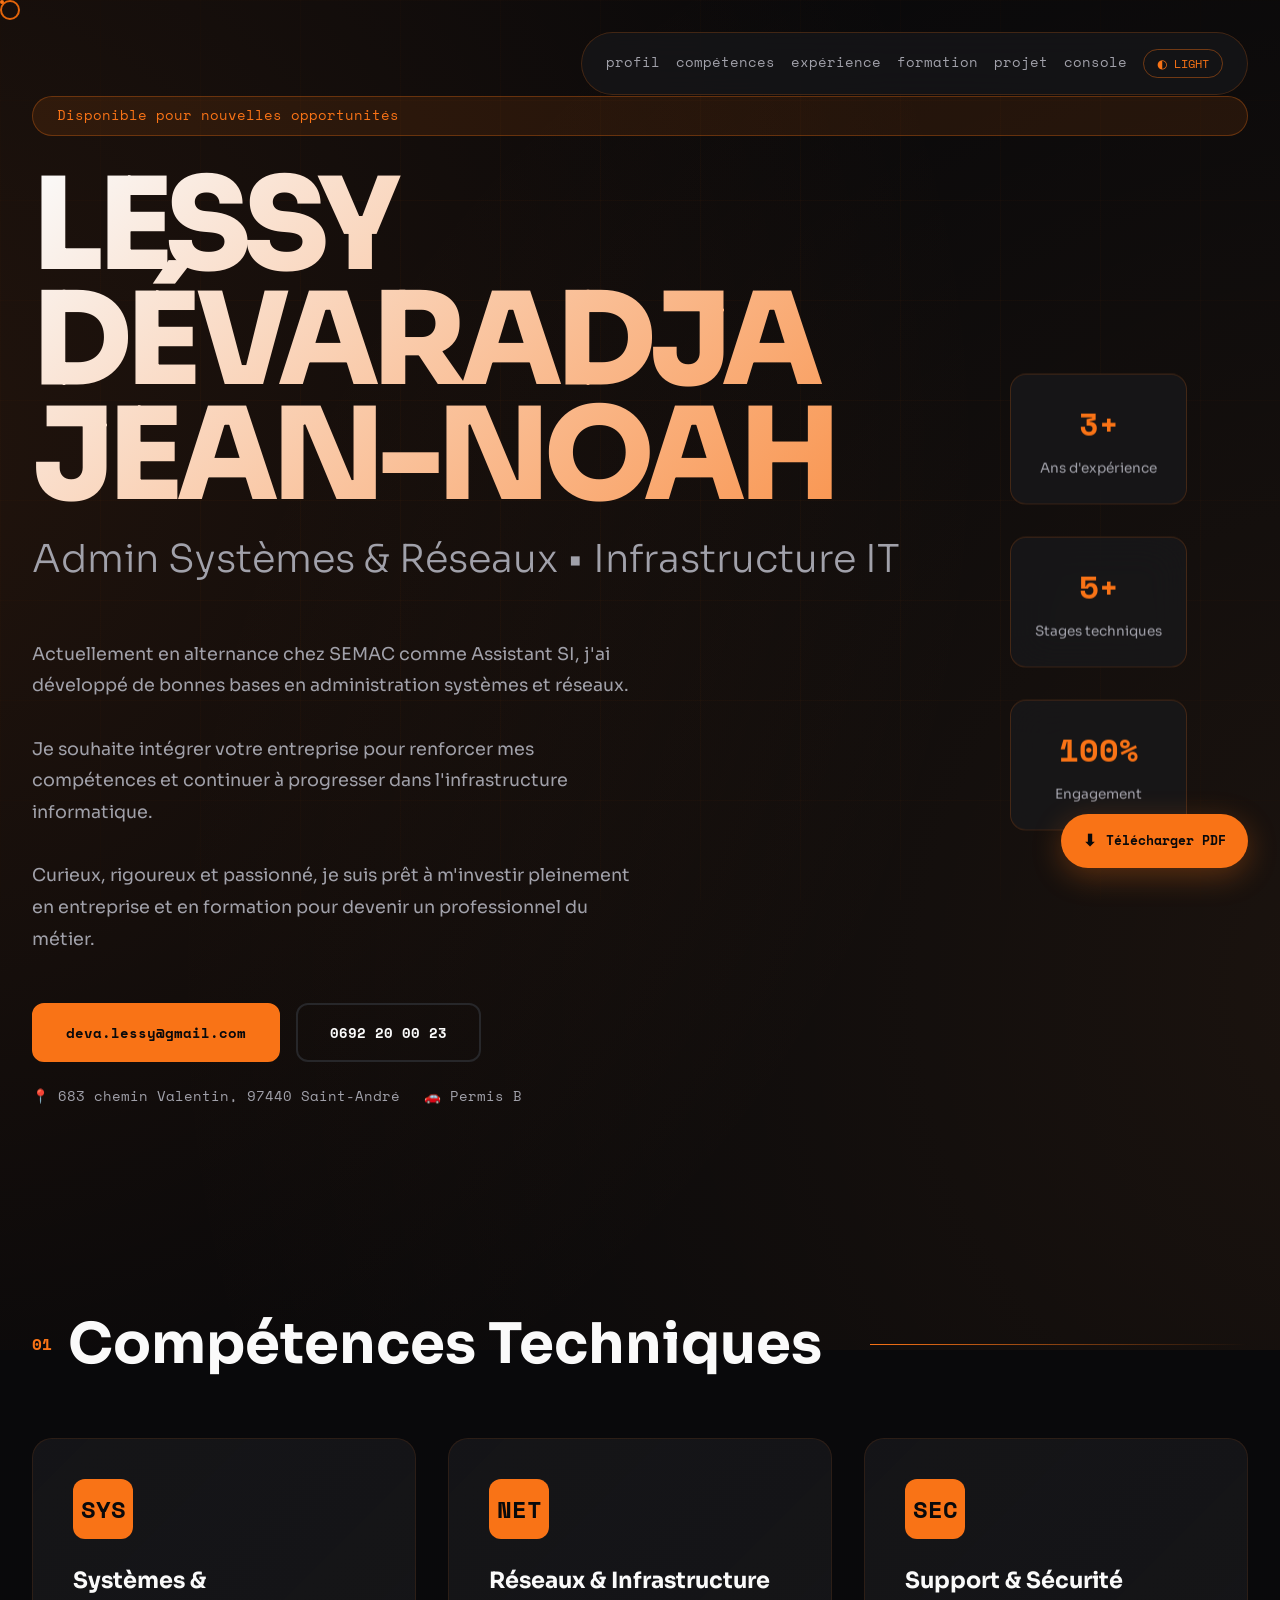
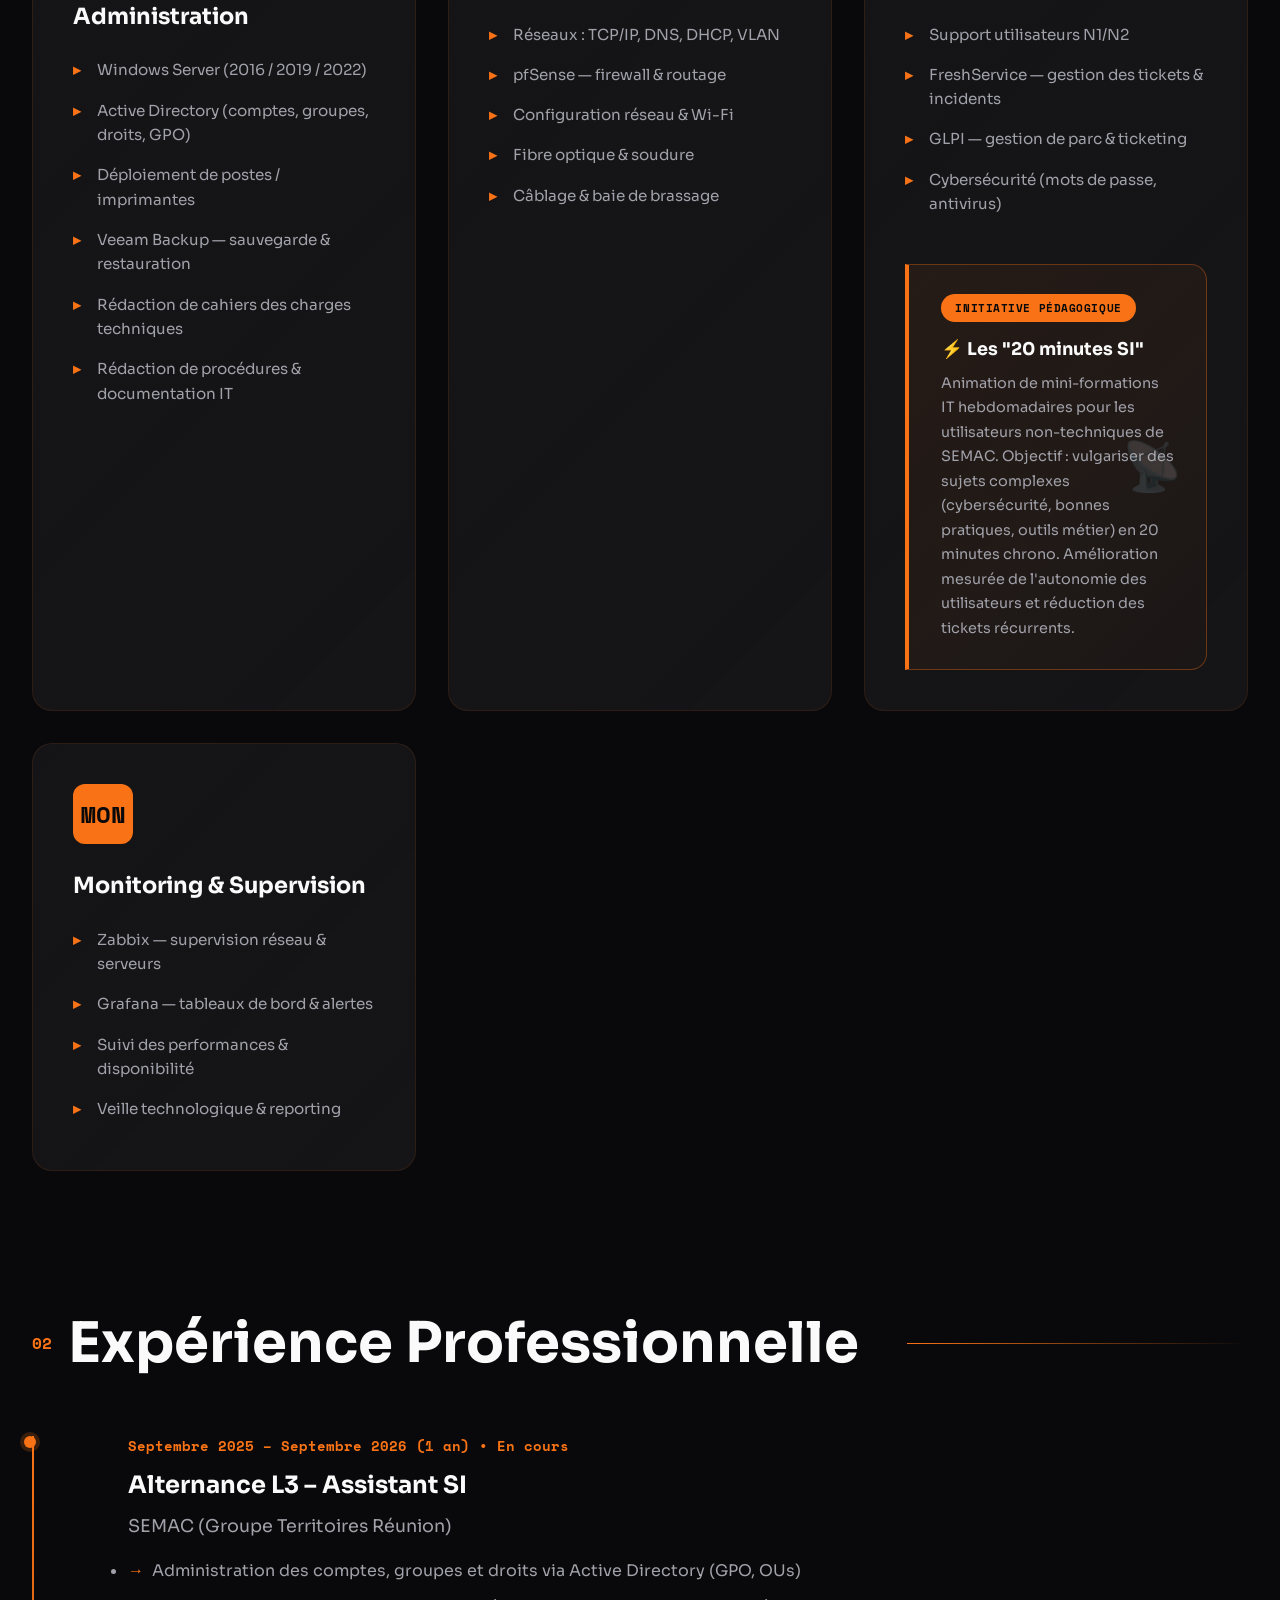
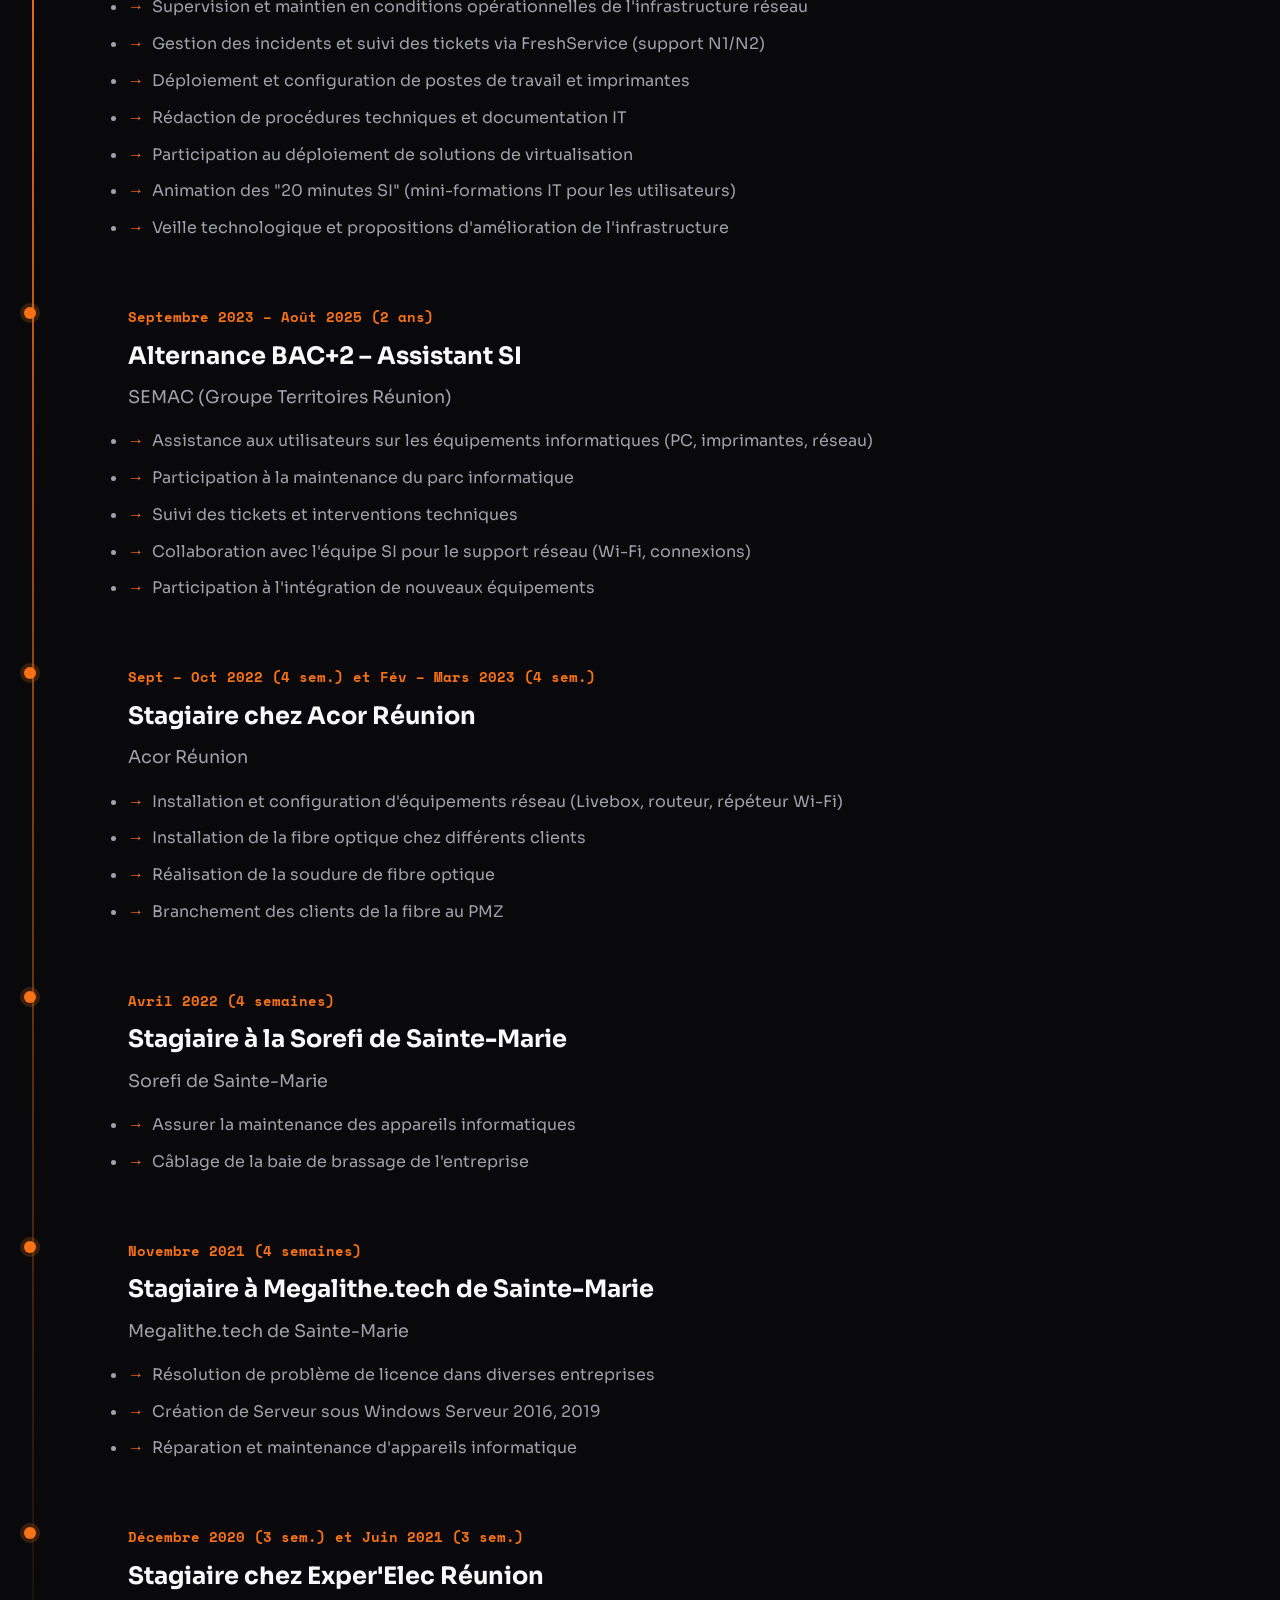
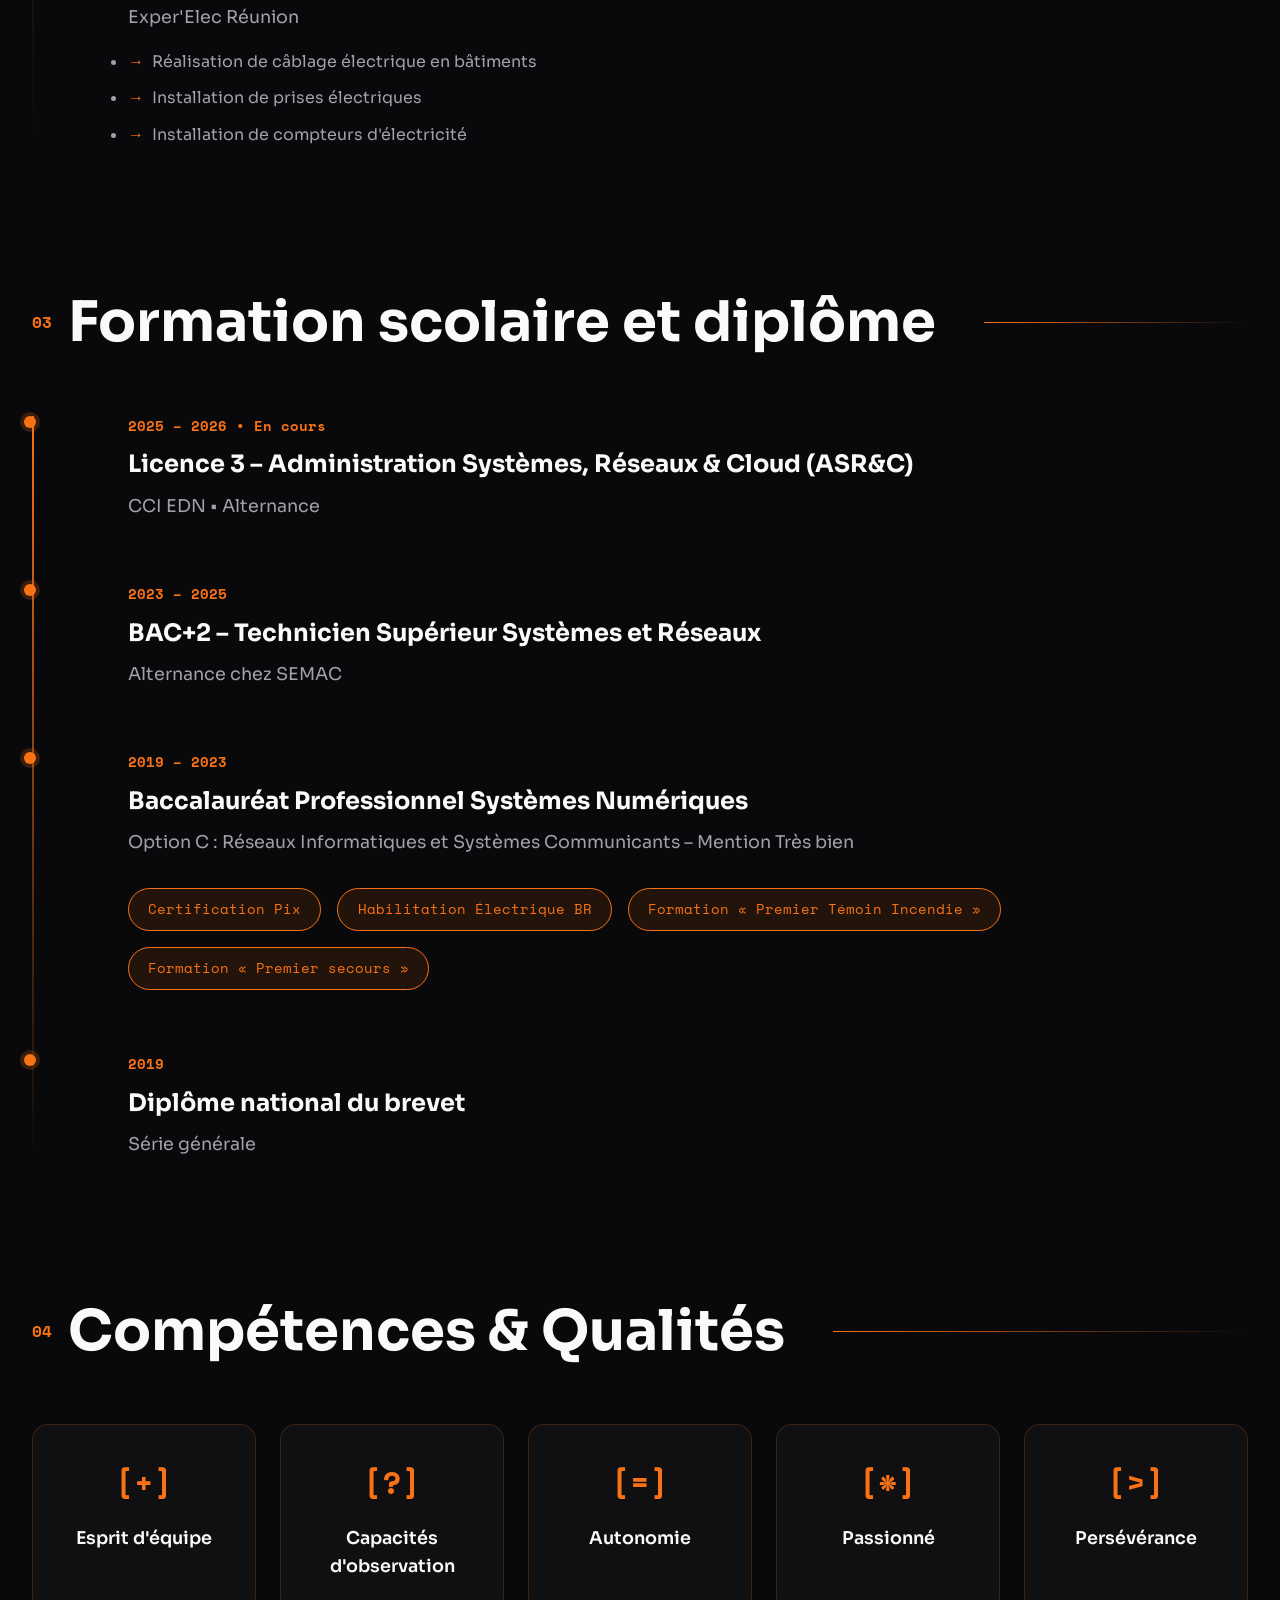
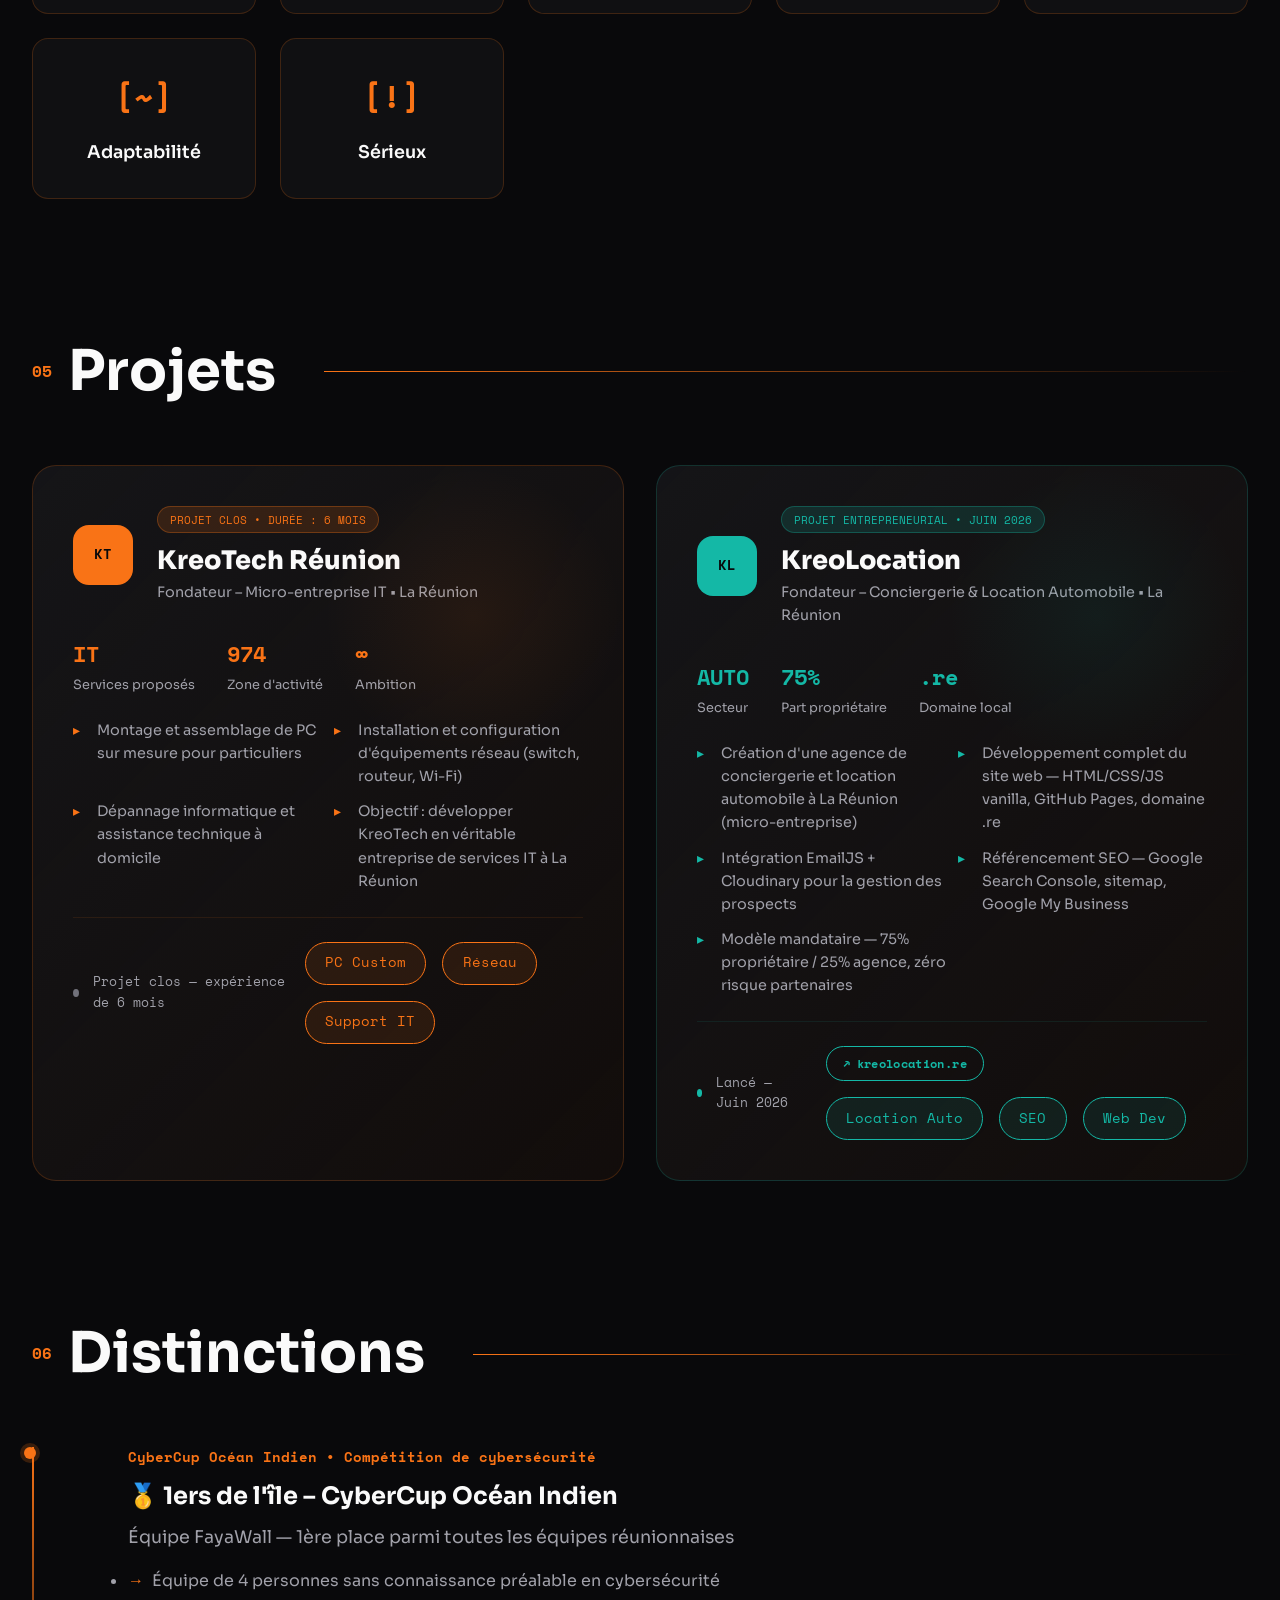
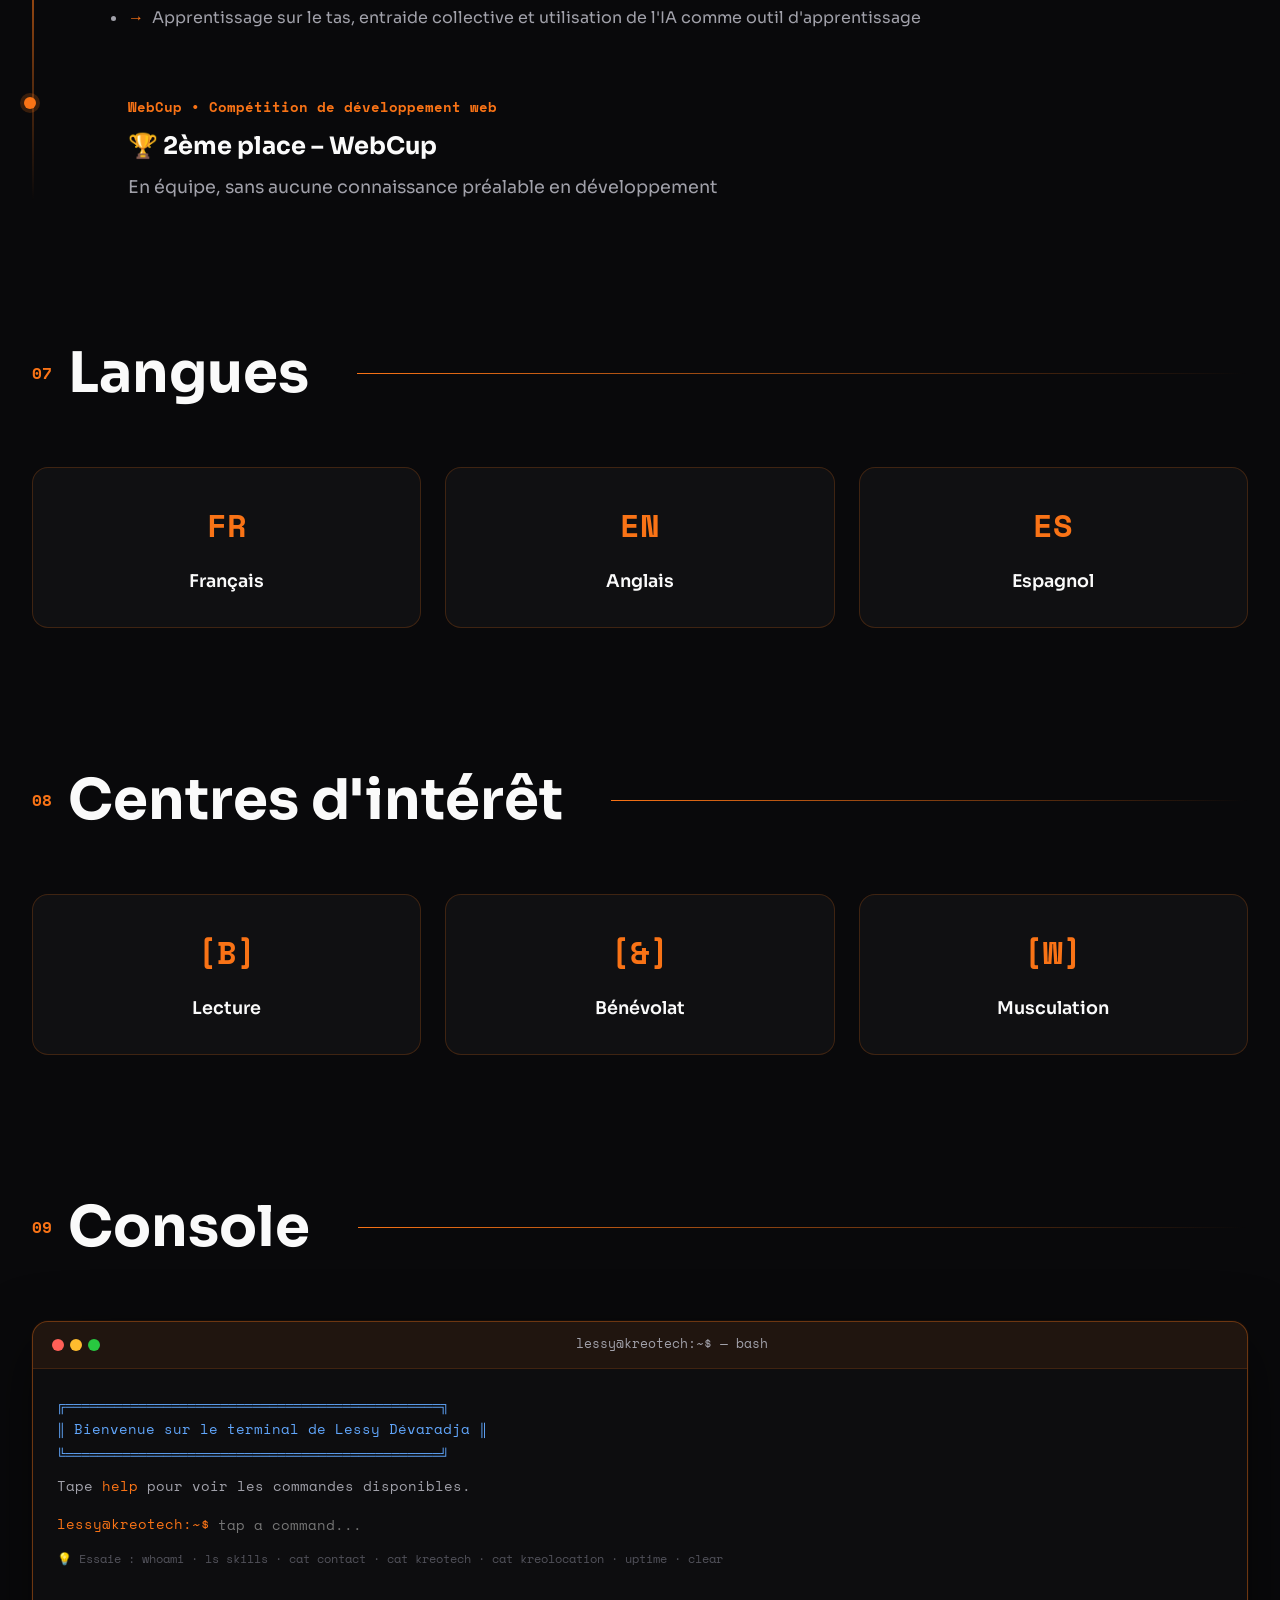
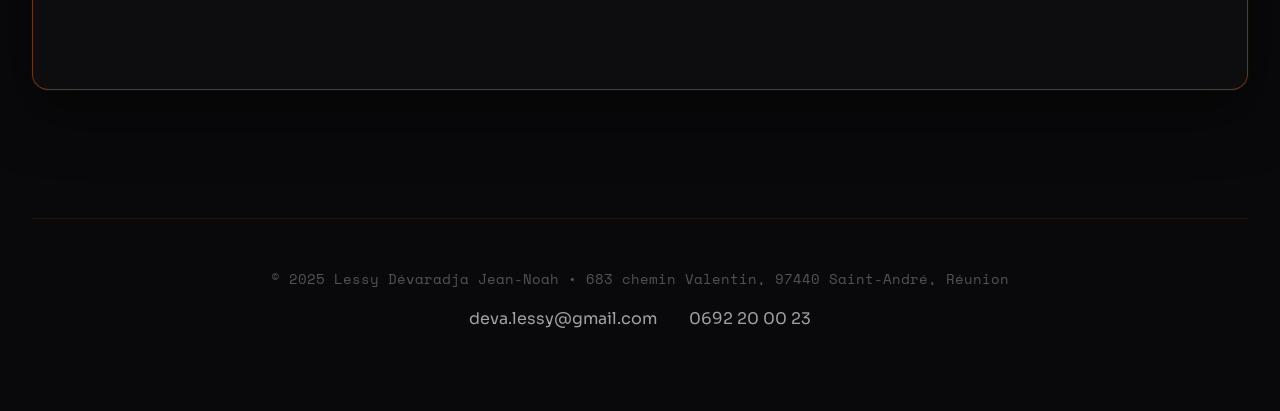
==== commit bab1347b: "feat: nouvelles compétences Zabbix, Grafana, pfSense, Veeam, GLPI, cahiers des charges" ====
--- a/index.html
+++ b/index.html
@@ -1454,6 +1454,9 @@
                         <li>Windows Server (2016 / 2019 / 2022)</li>
                         <li>Active Directory (comptes, groupes, droits, GPO)</li>
                         <li>Déploiement de postes / imprimantes</li>
+                        <li>Veeam Backup — sauvegarde &amp; restauration</li>
+                        <li>Rédaction de cahiers des charges techniques</li>
+                        <li>Rédaction de procédures &amp; documentation IT</li>
                     </ul>
                 </div>
                 <div class="skill-card">
@@ -1461,6 +1464,7 @@
                     <h3 class="skill-title">Réseaux &amp; Infrastructure</h3>
                     <ul class="skill-list">
                         <li>Réseaux : TCP/IP, DNS, DHCP, VLAN</li>
+                        <li>pfSense — firewall &amp; routage</li>
                         <li>Configuration réseau &amp; Wi-Fi</li>
                         <li>Fibre optique &amp; soudure</li>
                         <li>Câblage &amp; baie de brassage</li>
@@ -1471,7 +1475,8 @@
                     <h3 class="skill-title">Support &amp; Sécurité</h3>
                     <ul class="skill-list">
                         <li>Support utilisateurs N1/N2</li>
-                        <li>Gestion des tickets (FreshService)</li>
+                        <li>FreshService — gestion des tickets &amp; incidents</li>
+                        <li>GLPI — gestion de parc &amp; ticketing</li>
                         <li>Cybersécurité (mots de passe, antivirus)</li>
                     </ul>
 
@@ -1483,6 +1488,16 @@
                             Animation de mini-formations IT hebdomadaires pour les utilisateurs non-techniques de SEMAC. Objectif : vulgariser des sujets complexes (cybersécurité, bonnes pratiques, outils métier) en 20 minutes chrono. Amélioration mesurée de l'autonomie des utilisateurs et réduction des tickets récurrents.
                         </p>
                     </div>
+                </div>
+                <div class="skill-card">
+                    <div class="skill-icon">MON</div>
+                    <h3 class="skill-title">Monitoring &amp; Supervision</h3>
+                    <ul class="skill-list">
+                        <li>Zabbix — supervision réseau &amp; serveurs</li>
+                        <li>Grafana — tableaux de bord &amp; alertes</li>
+                        <li>Suivi des performances &amp; disponibilité</li>
+                        <li>Veille technologique &amp; reporting</li>
+                    </ul>
                 </div>
             </div>
         </section>
@@ -1992,7 +2007,14 @@
 <span style="color:#60a5fa">drwxr-xr-x</span>  support-n1-n2/
 <span style="color:#60a5fa">drwxr-xr-x</span>  windows-server/
 <span style="color:#60a5fa">drwxr-xr-x</span>  active-directory/
-<span style="color:#60a5fa">drwxr-xr-x</span>  fibre-optique/`,
+<span style="color:#60a5fa">drwxr-xr-x</span>  fibre-optique/
+<span style="color:#60a5fa">drwxr-xr-x</span>  pfsense/
+<span style="color:#60a5fa">drwxr-xr-x</span>  zabbix/
+<span style="color:#60a5fa">drwxr-xr-x</span>  grafana/
+<span style="color:#60a5fa">drwxr-xr-x</span>  veeam-backup/
+<span style="color:#60a5fa">drwxr-xr-x</span>  freshservice/
+<span style="color:#60a5fa">drwxr-xr-x</span>  glpi/
+<span style="color:#60a5fa">-rw-r--r--</span>  cahiers-des-charges.md`,
 
             'ls formations': () => `<span style="color:#a1efbd">[2025-2026]</span> Licence 3 ASR&amp;C — CCI EDN (en cours)
 <span style="color:#a1efbd">[2023-2025]</span> BTS SRS — Alternance SEMAC
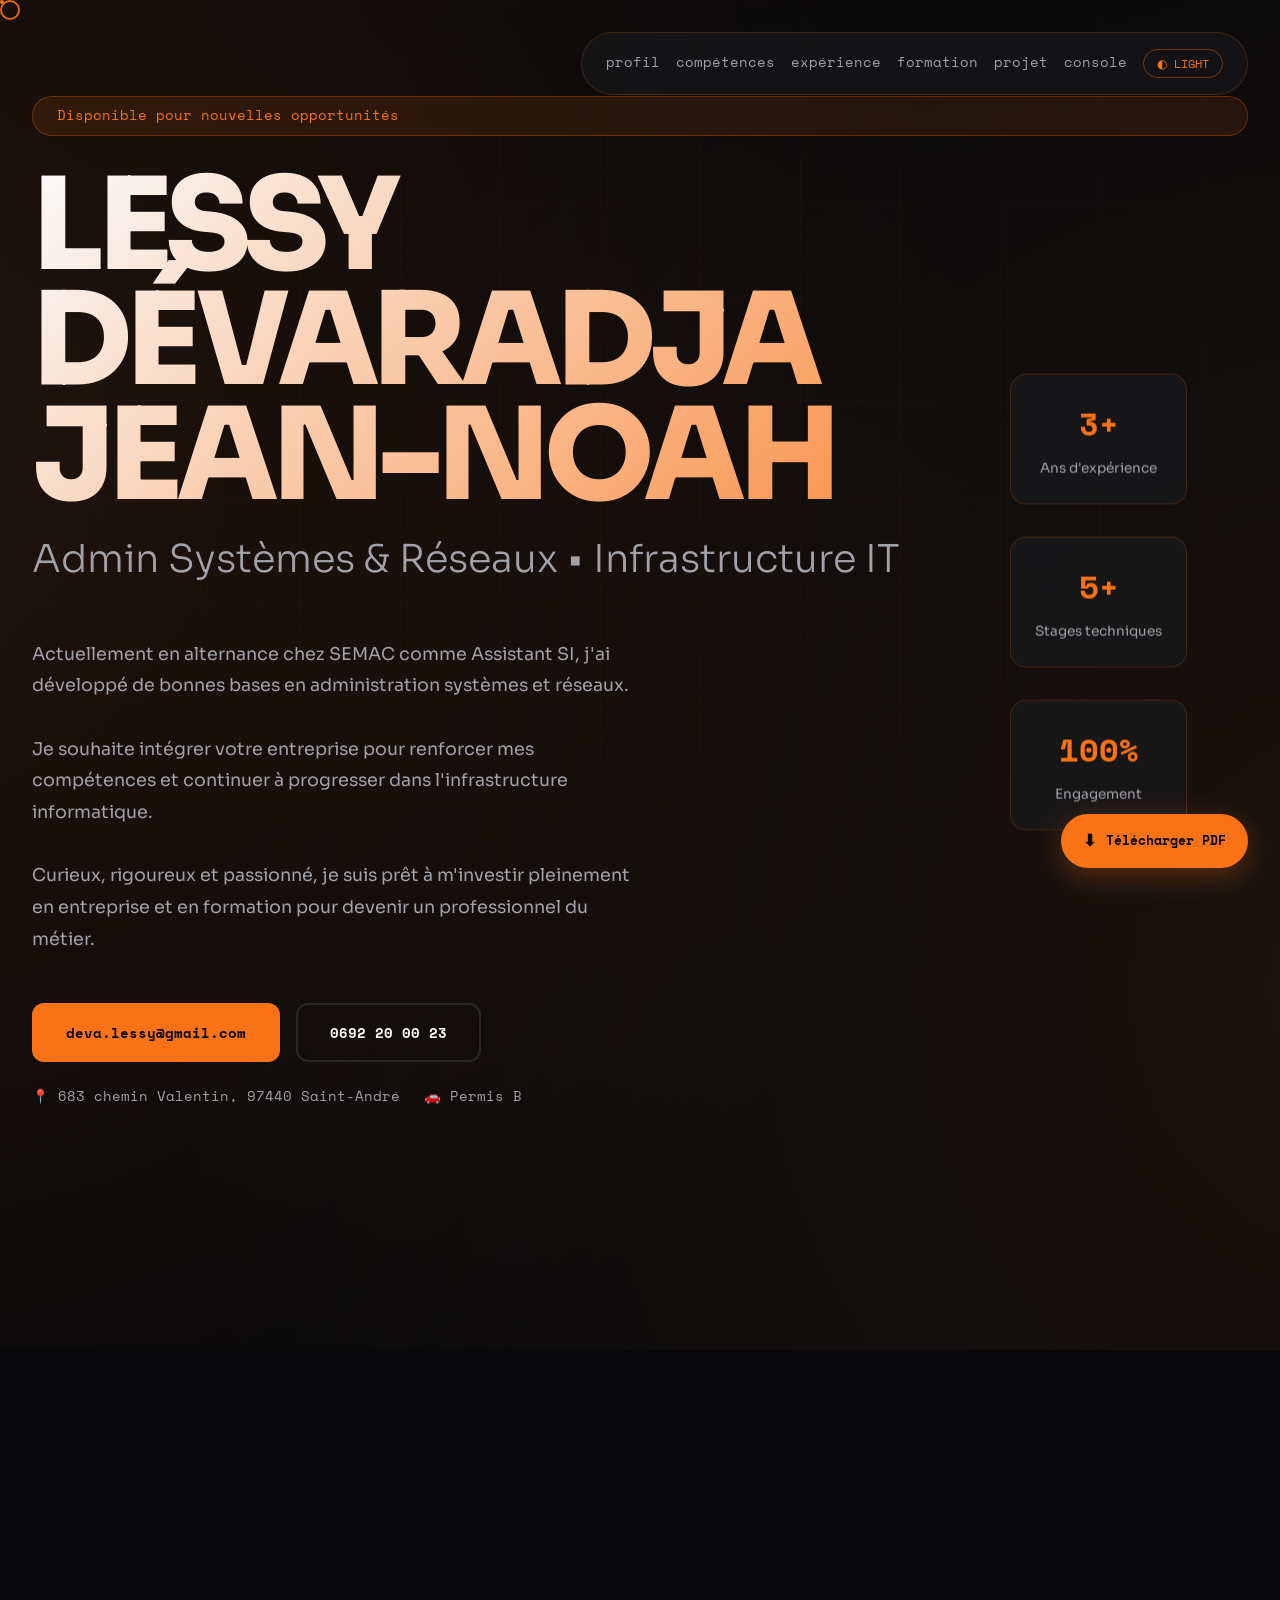
==== commit 96a4617a: "feat: ajout carte compétences Web (HTML/CSS/JS, SEO, kreolocation.re)" ====
--- a/index.html
+++ b/index.html
@@ -1499,10 +1499,25 @@
                         <li>Veille technologique &amp; reporting</li>
                     </ul>
                 </div>
-            </div>
-        </section>
-
-        <!-- ========== 02 - EXPÉRIENCE PROFESSIONNELLE ========== -->
+                <div class="skill-card">
+                    <div class="skill-icon">WEB</div>
+                    <h3 class="skill-title">Web &amp; Déploiement</h3>
+                    <ul class="skill-list">
+                        <li>HTML / CSS / JavaScript vanilla</li>
+                        <li>GitHub Pages — hébergement &amp; déploiement</li>
+                        <li>Nom de domaine &amp; DNS (domaine .re)</li>
+                        <li>EmailJS + Cloudinary — intégrations sans back-end</li>
+                        <li>SEO — sitemap, Google Search Console, Google My Business</li>
+                        <li>Optimisation : favicon, balises meta, performance</li>
+                    </ul>
+                    <div class="vingt-minutes" style="margin-top:1.5rem">
+                        <div class="vingt-minutes-badge">PROJET CONCRET</div>
+                        <h4>🌐 kreolocation.re</h4>
+                        <p>
+                            Site complet conçu et déployé en autonomie — de la mise en ligne du domaine jusqu'au référencement Google. Apprentissage par la pratique : chaque problème rencontré (favicon, formulaire, SEO…) a été une occasion de comprendre comment le web fonctionne réellement.
+                        </p>
+                    </div>
+                </div>
         <section class="section" id="experience">
             <div class="section-header">
                 <span class="section-number">02</span>
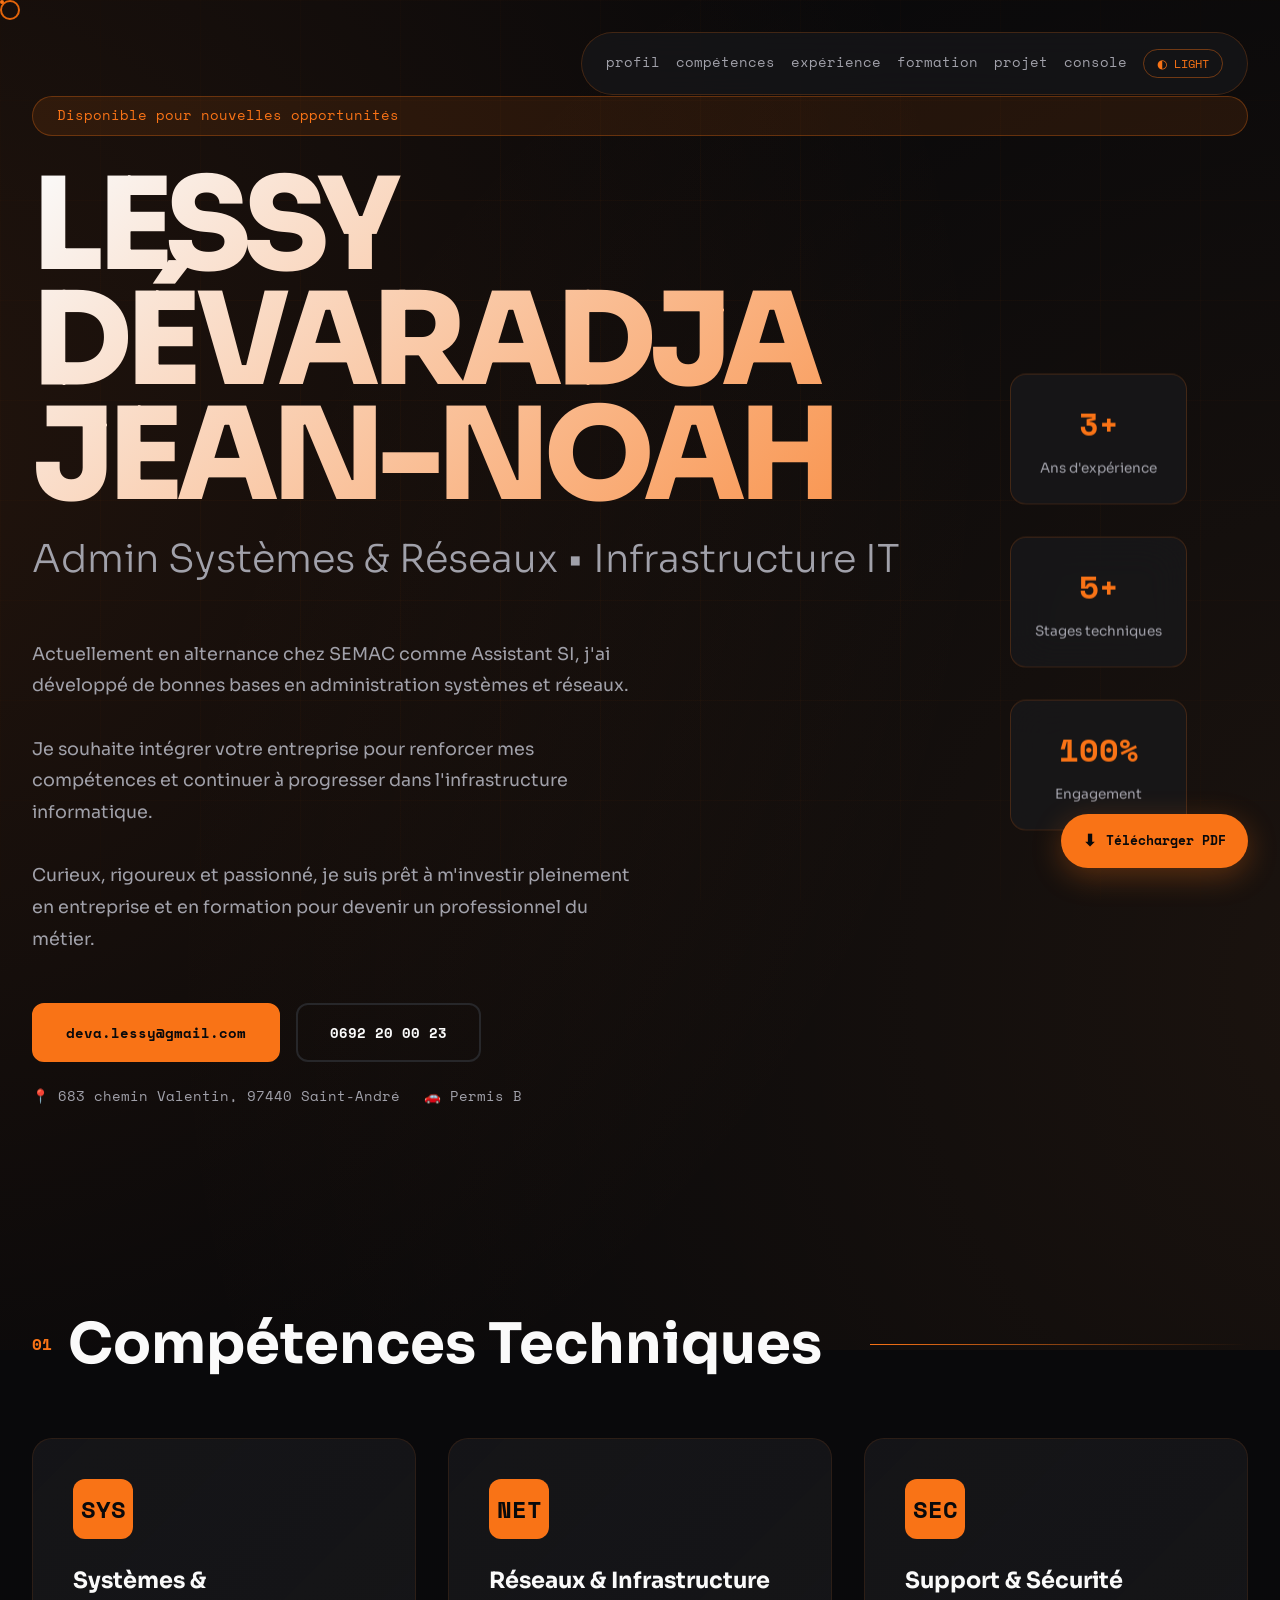
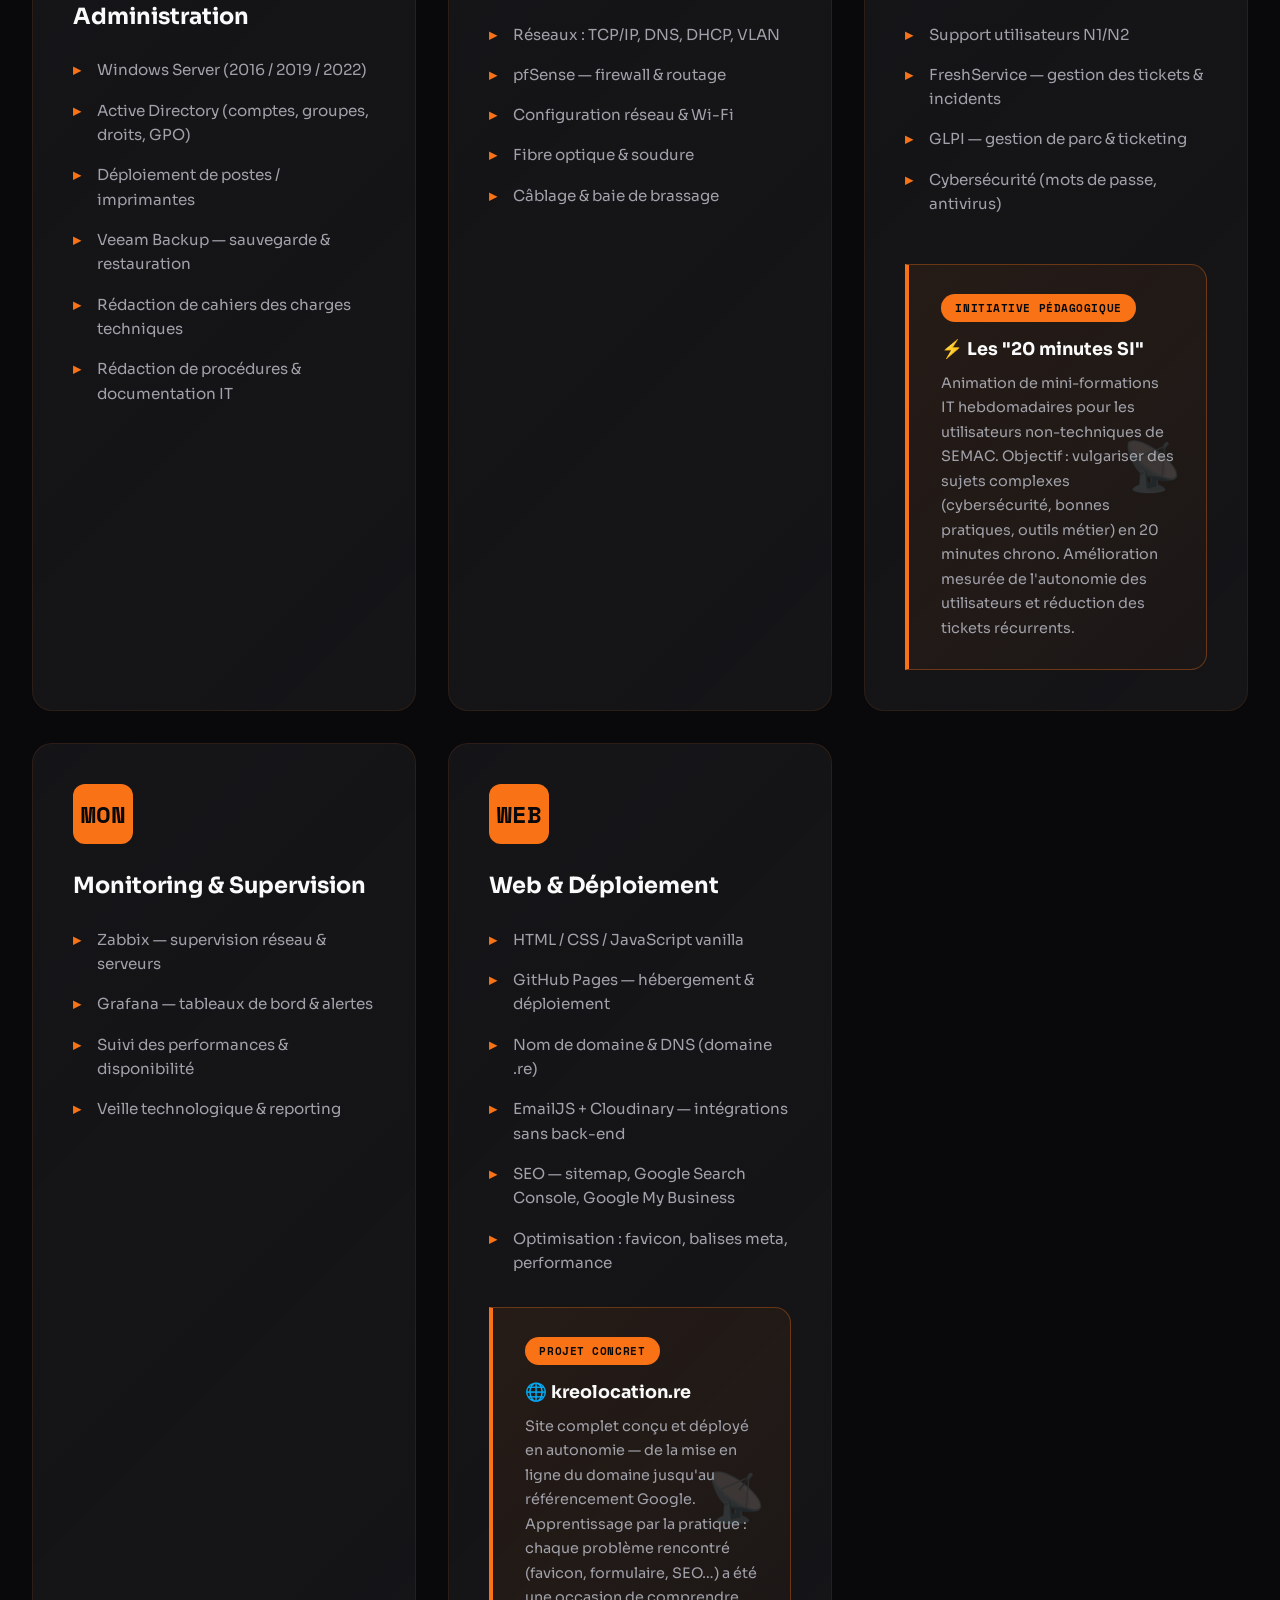
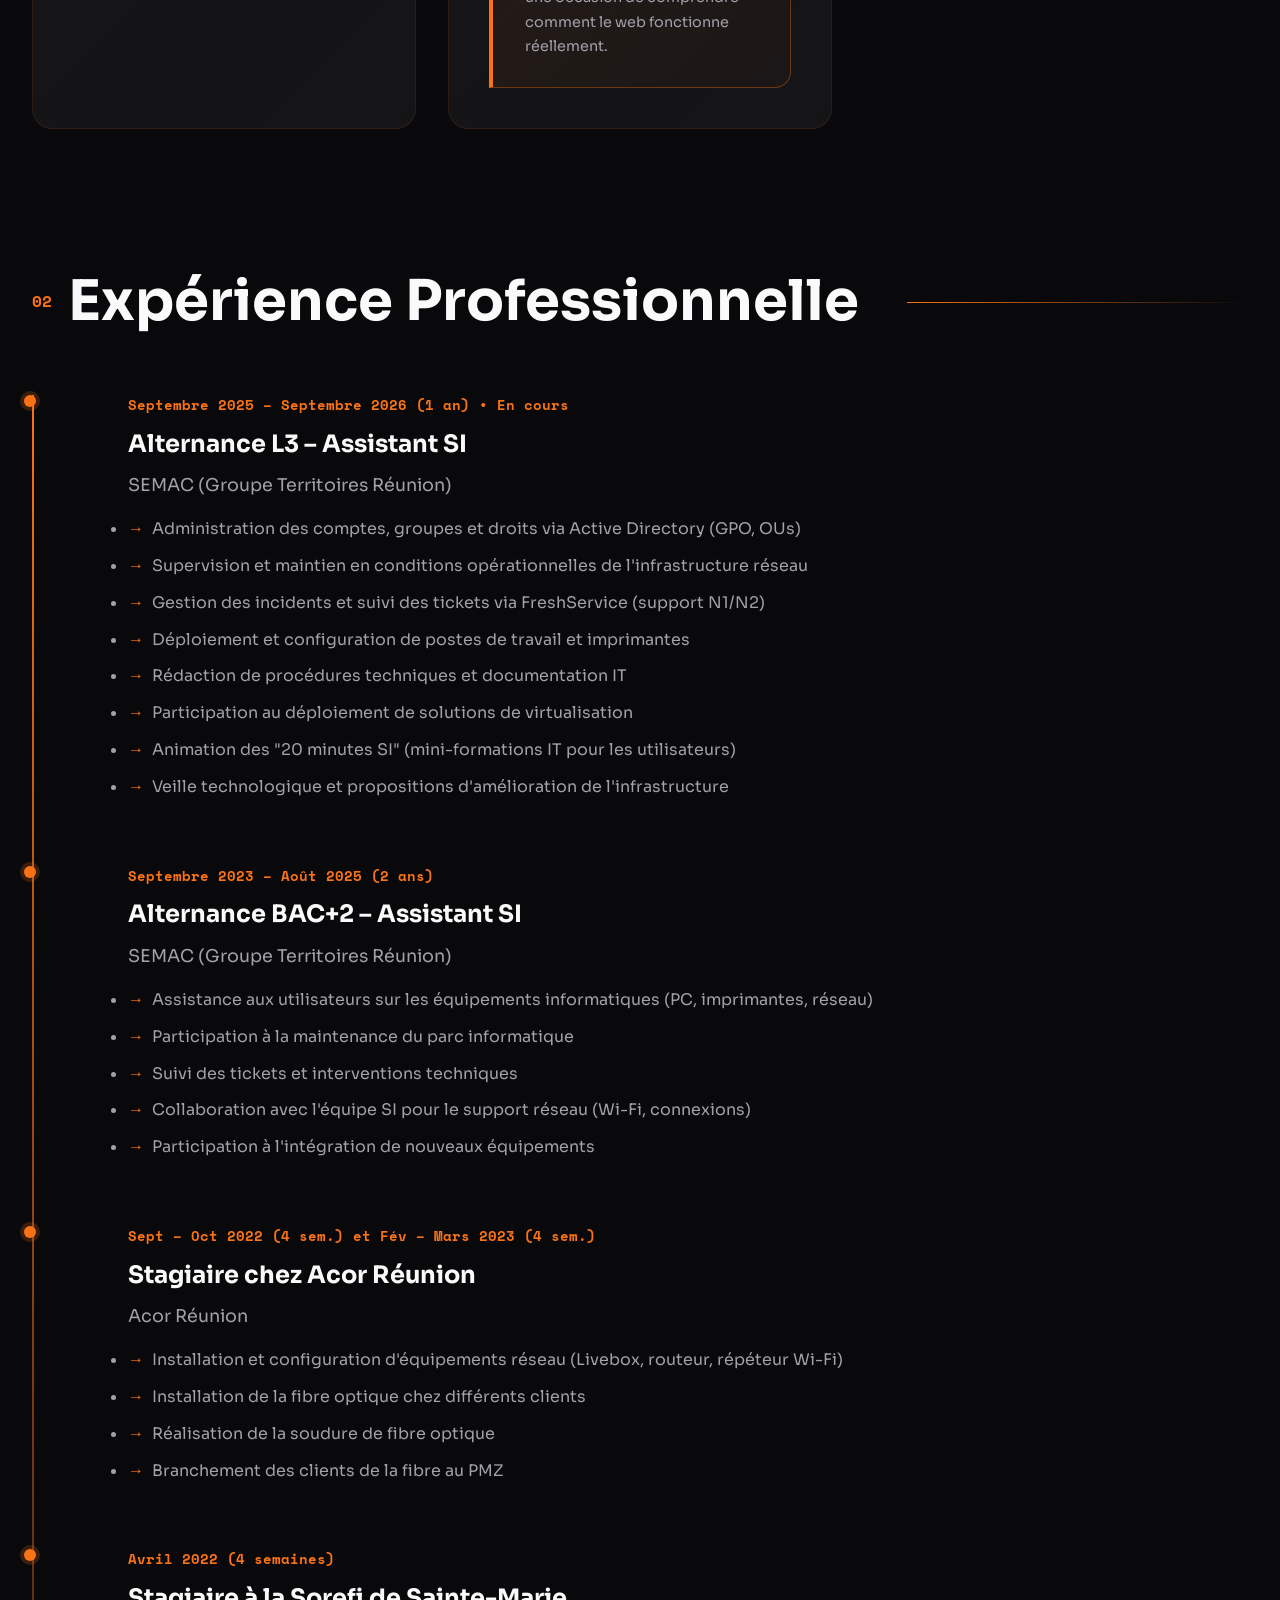
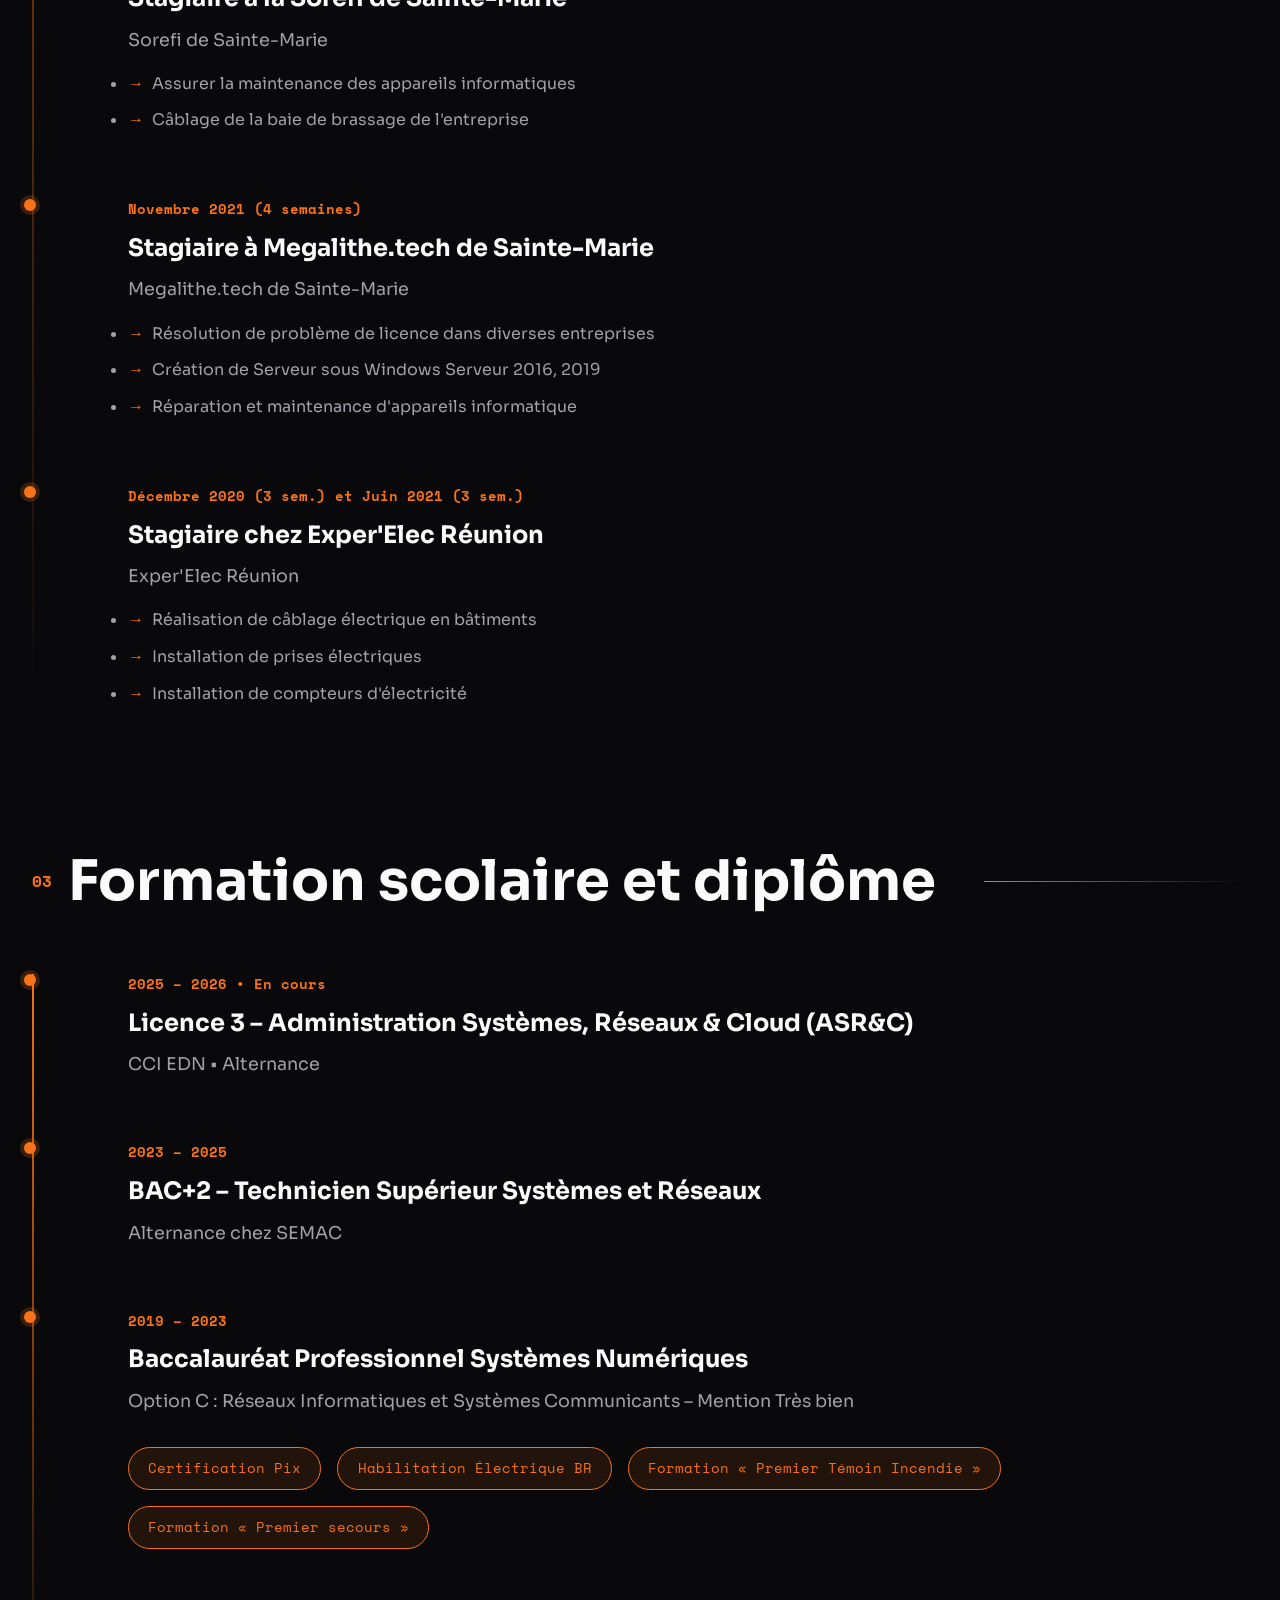
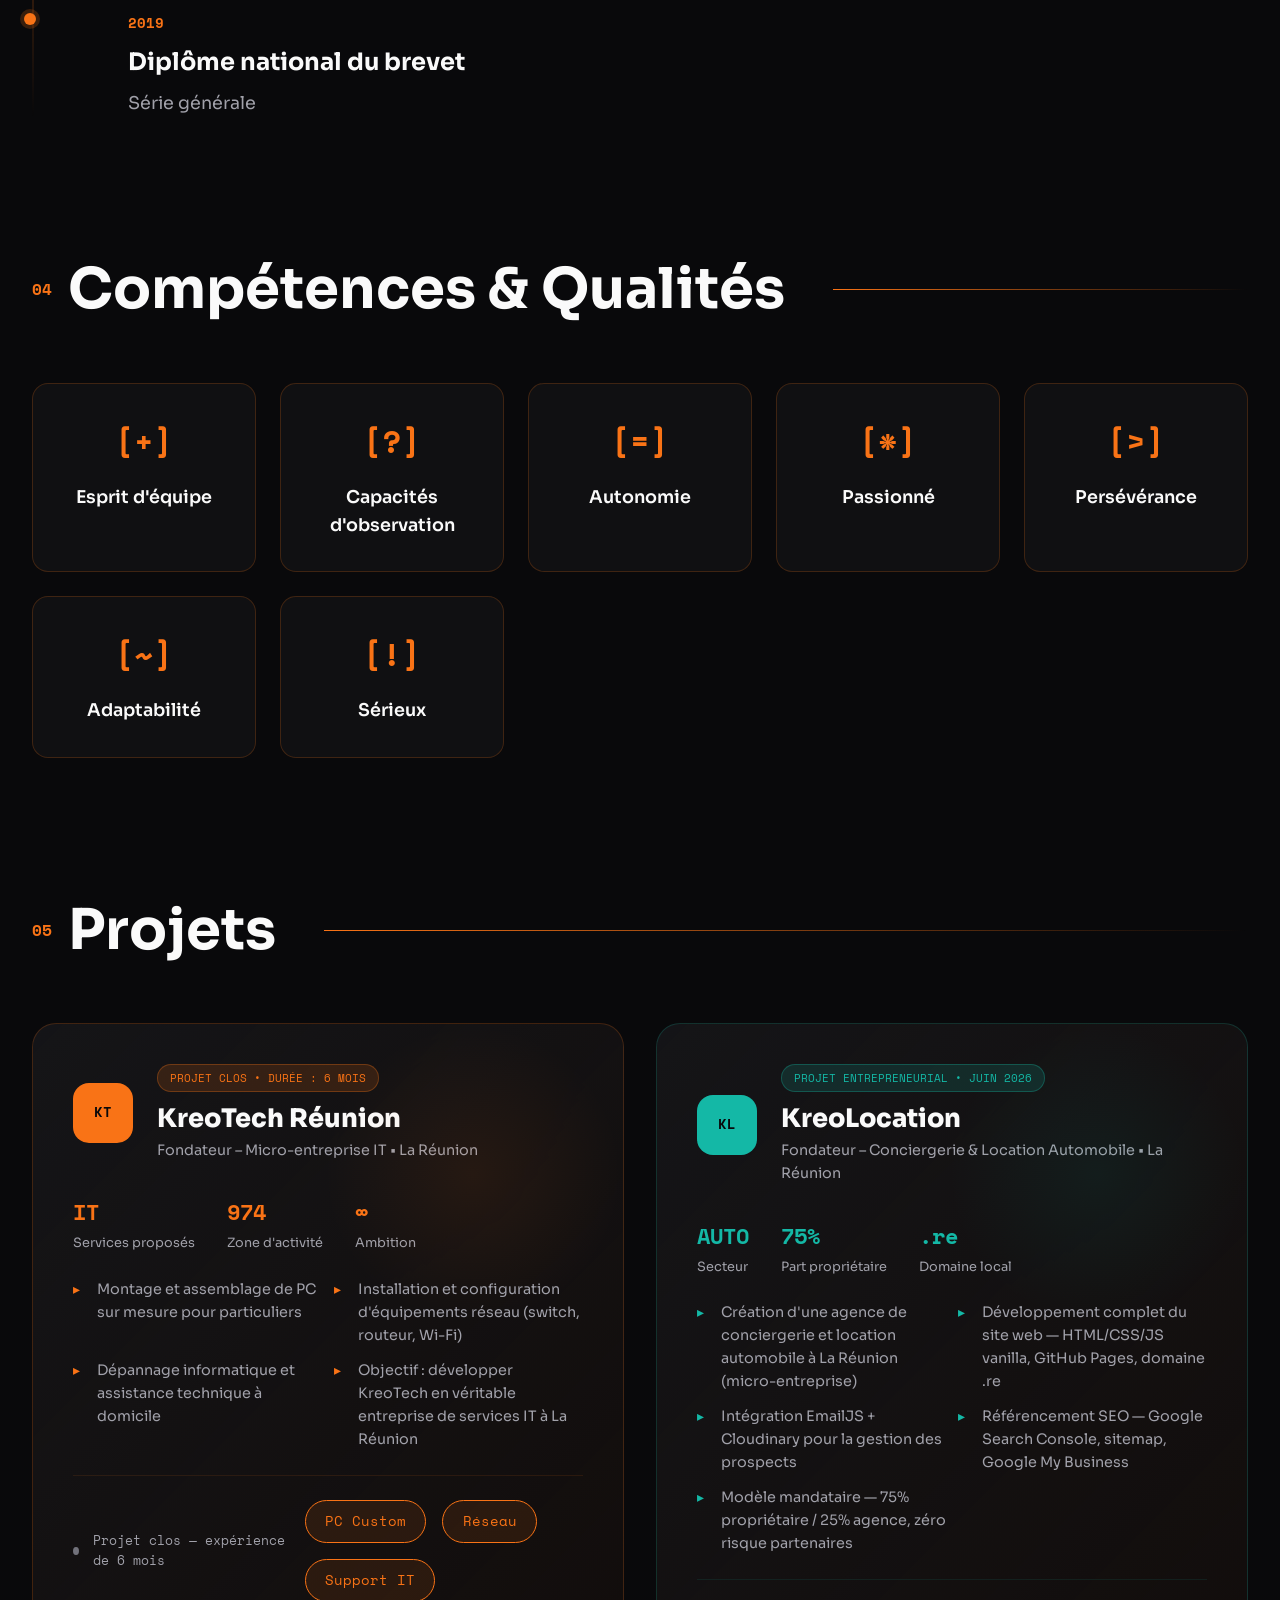
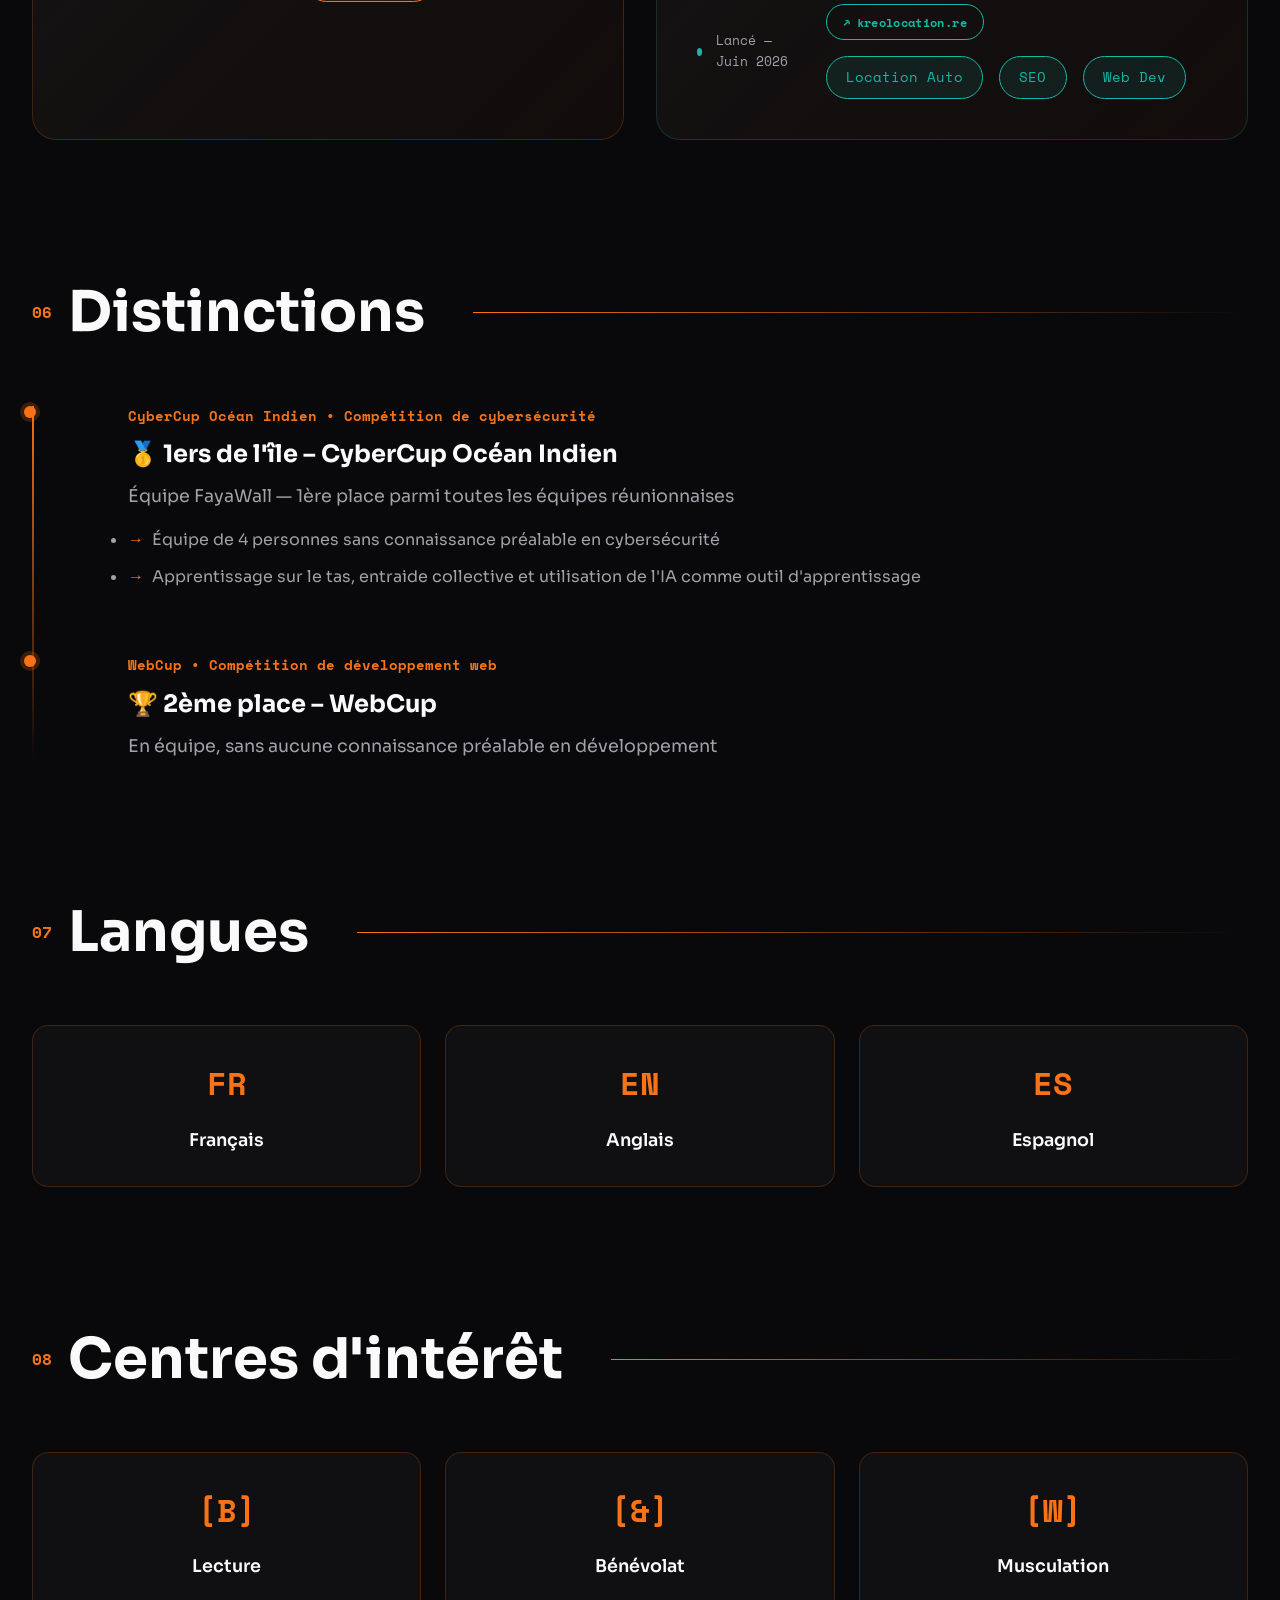
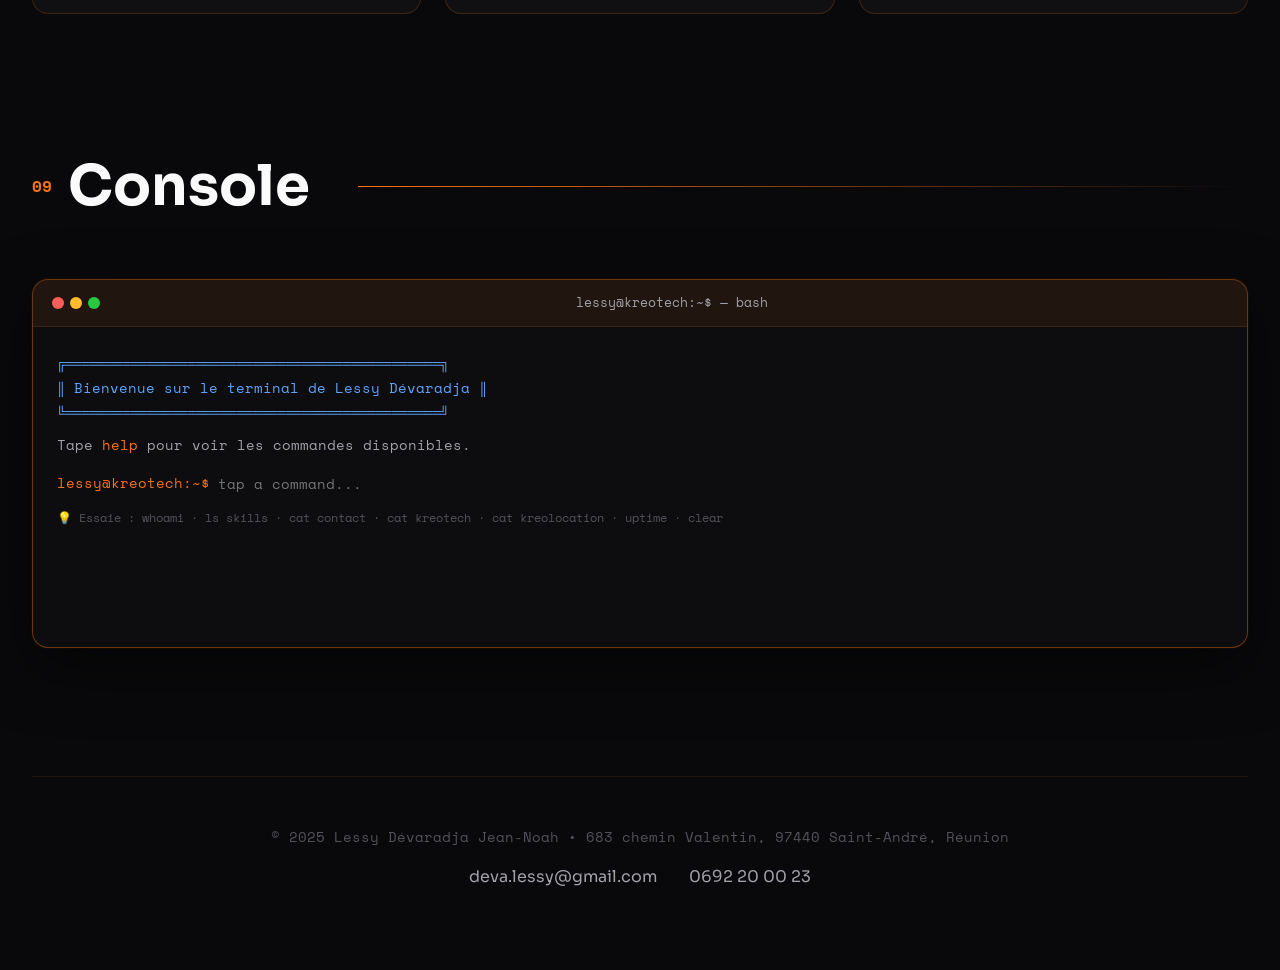
==== commit 72d913ba: "fix: correction balise section mal fermée (layout desktop)" ====
--- a/index.html
+++ b/index.html
@@ -1518,6 +1518,10 @@
                         </p>
                     </div>
                 </div>
+            </div><!-- /skills-grid -->
+        </section><!-- /competences -->
+
+        <!-- ========== 02 - EXPÉRIENCE PROFESSIONNELLE ========== -->
         <section class="section" id="experience">
             <div class="section-header">
                 <span class="section-number">02</span>
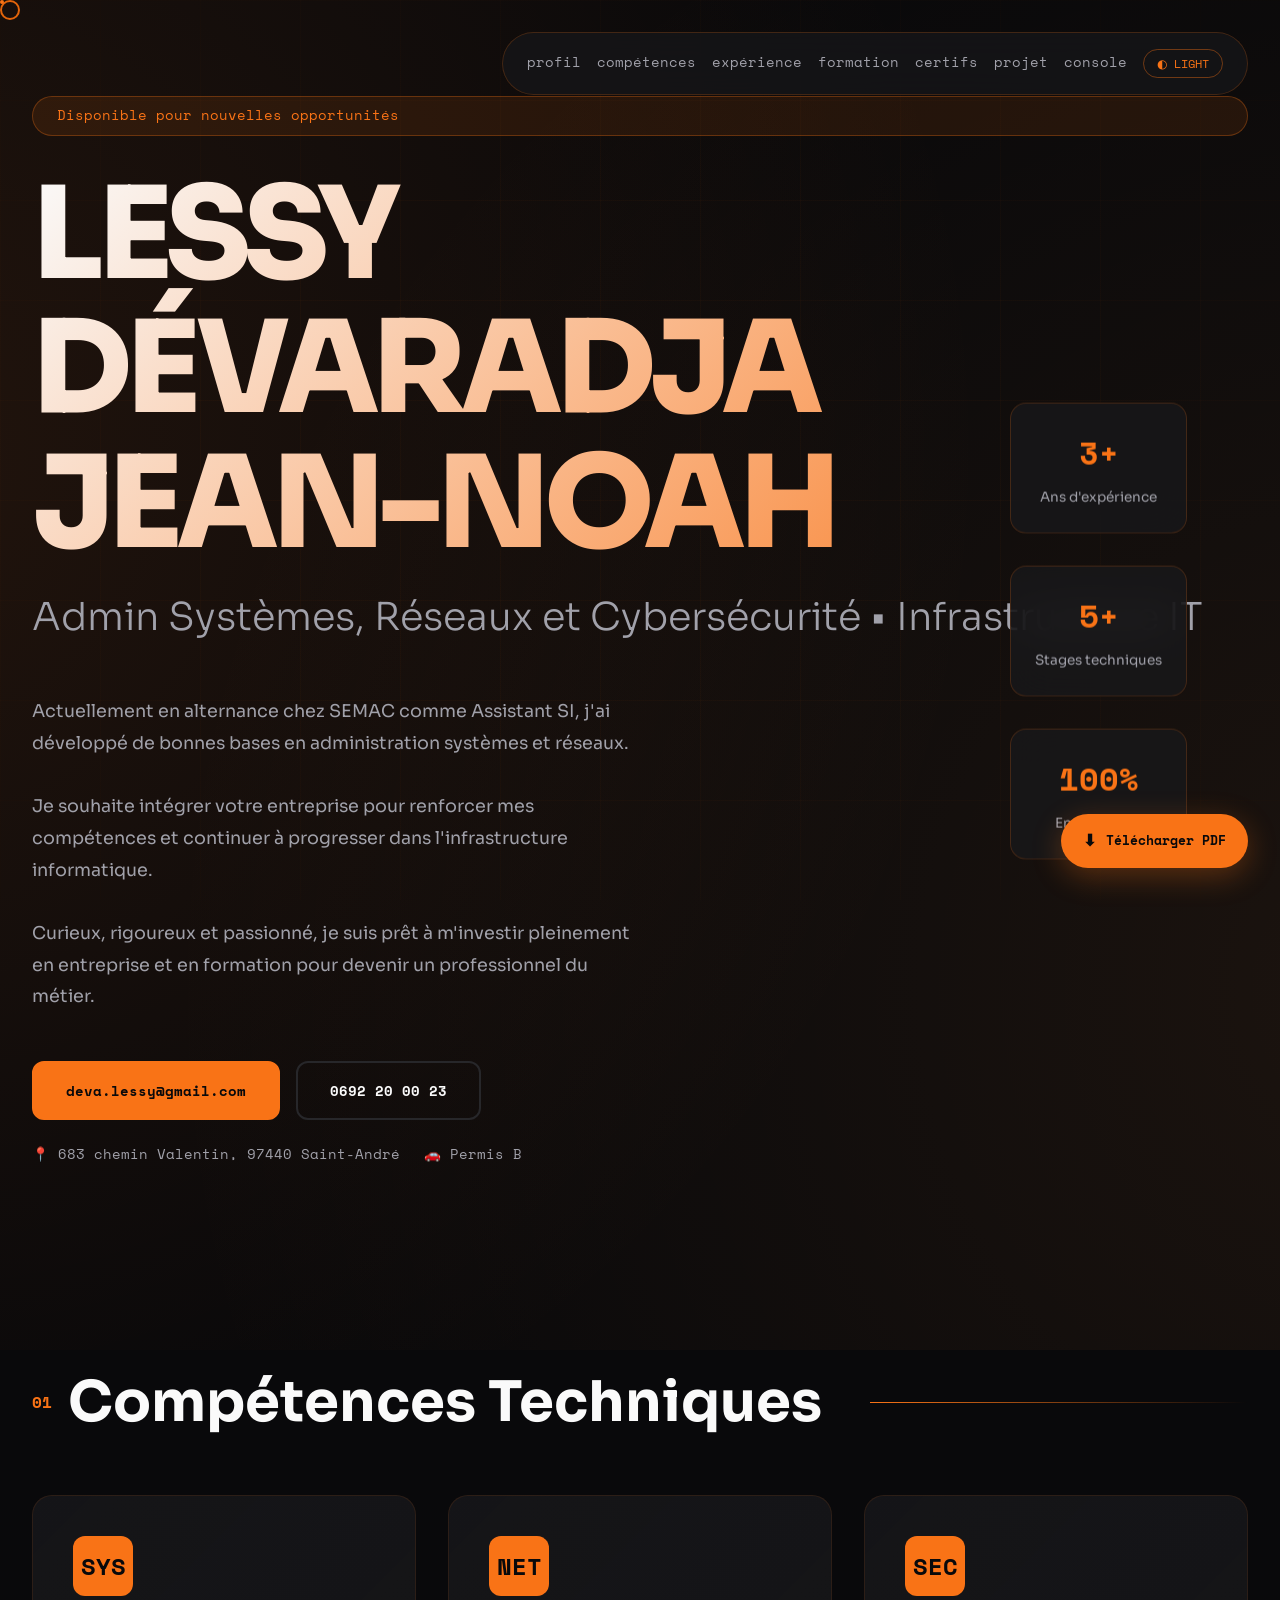
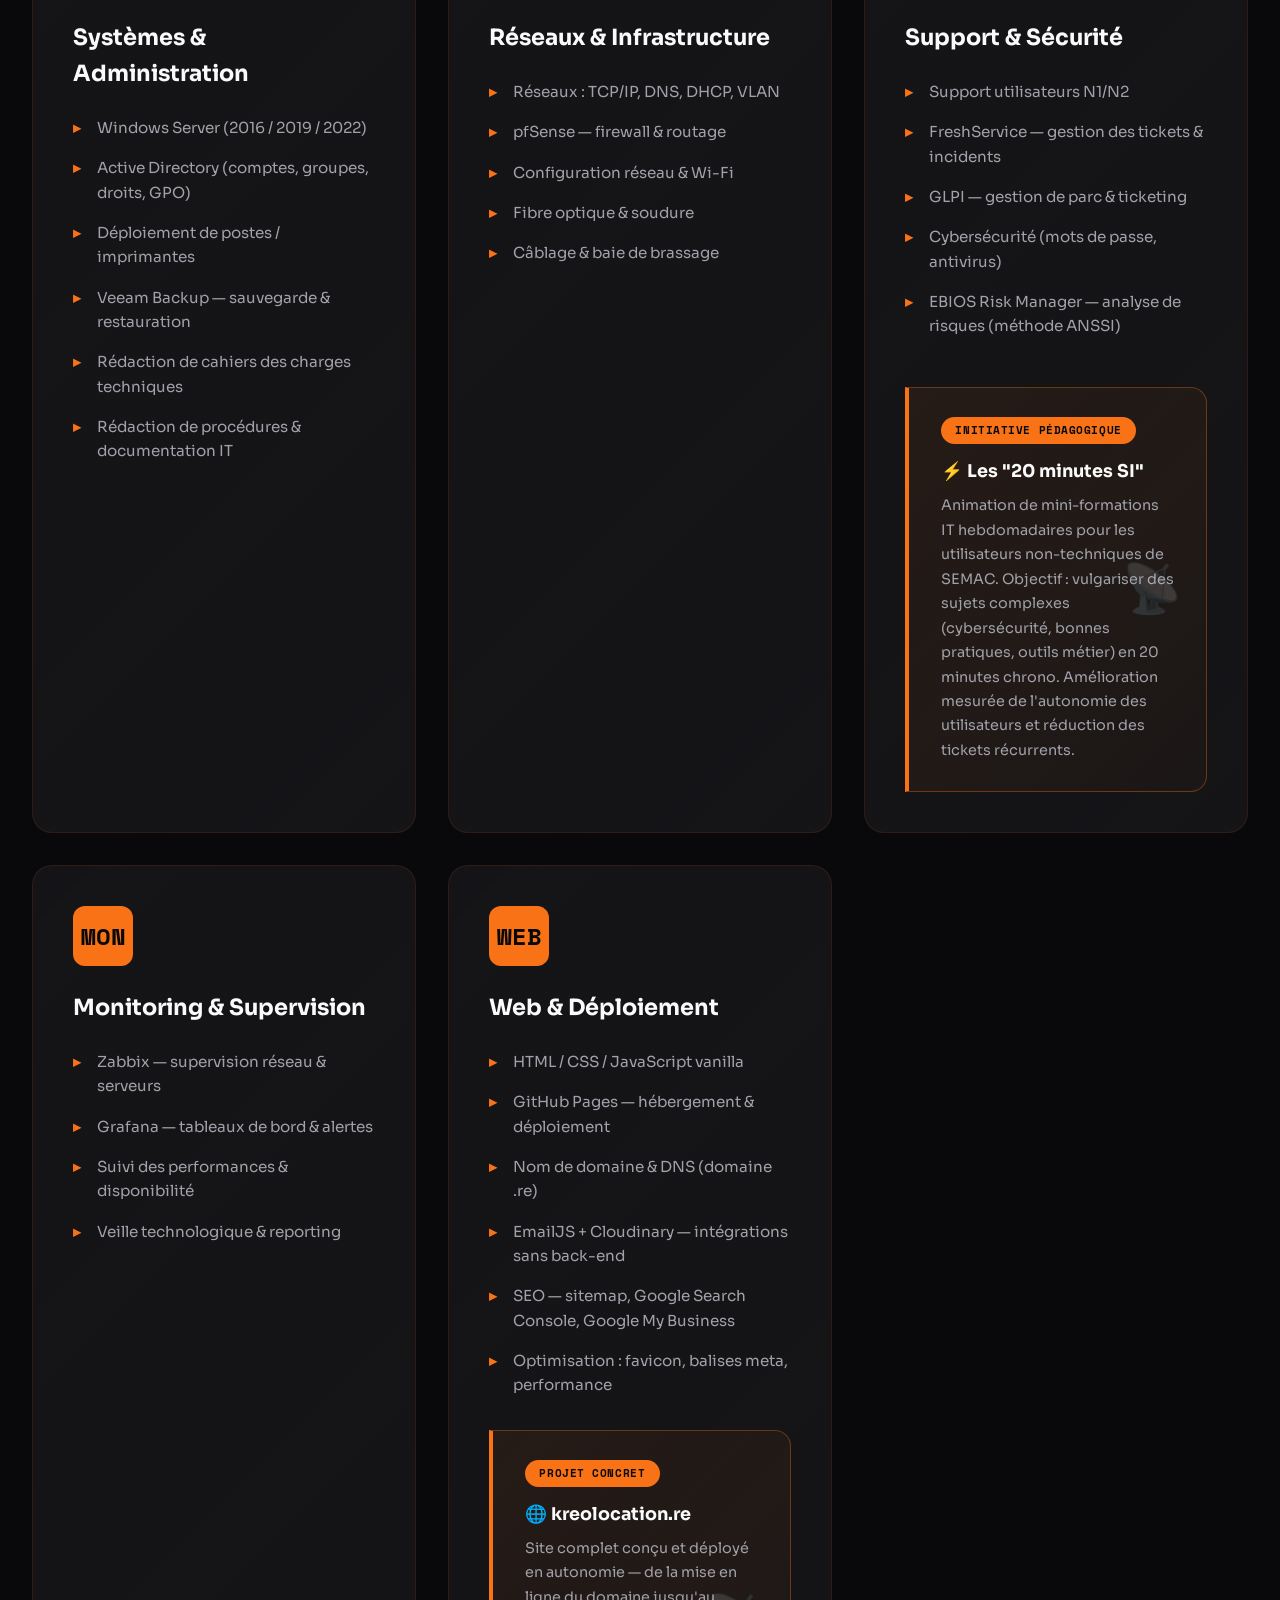
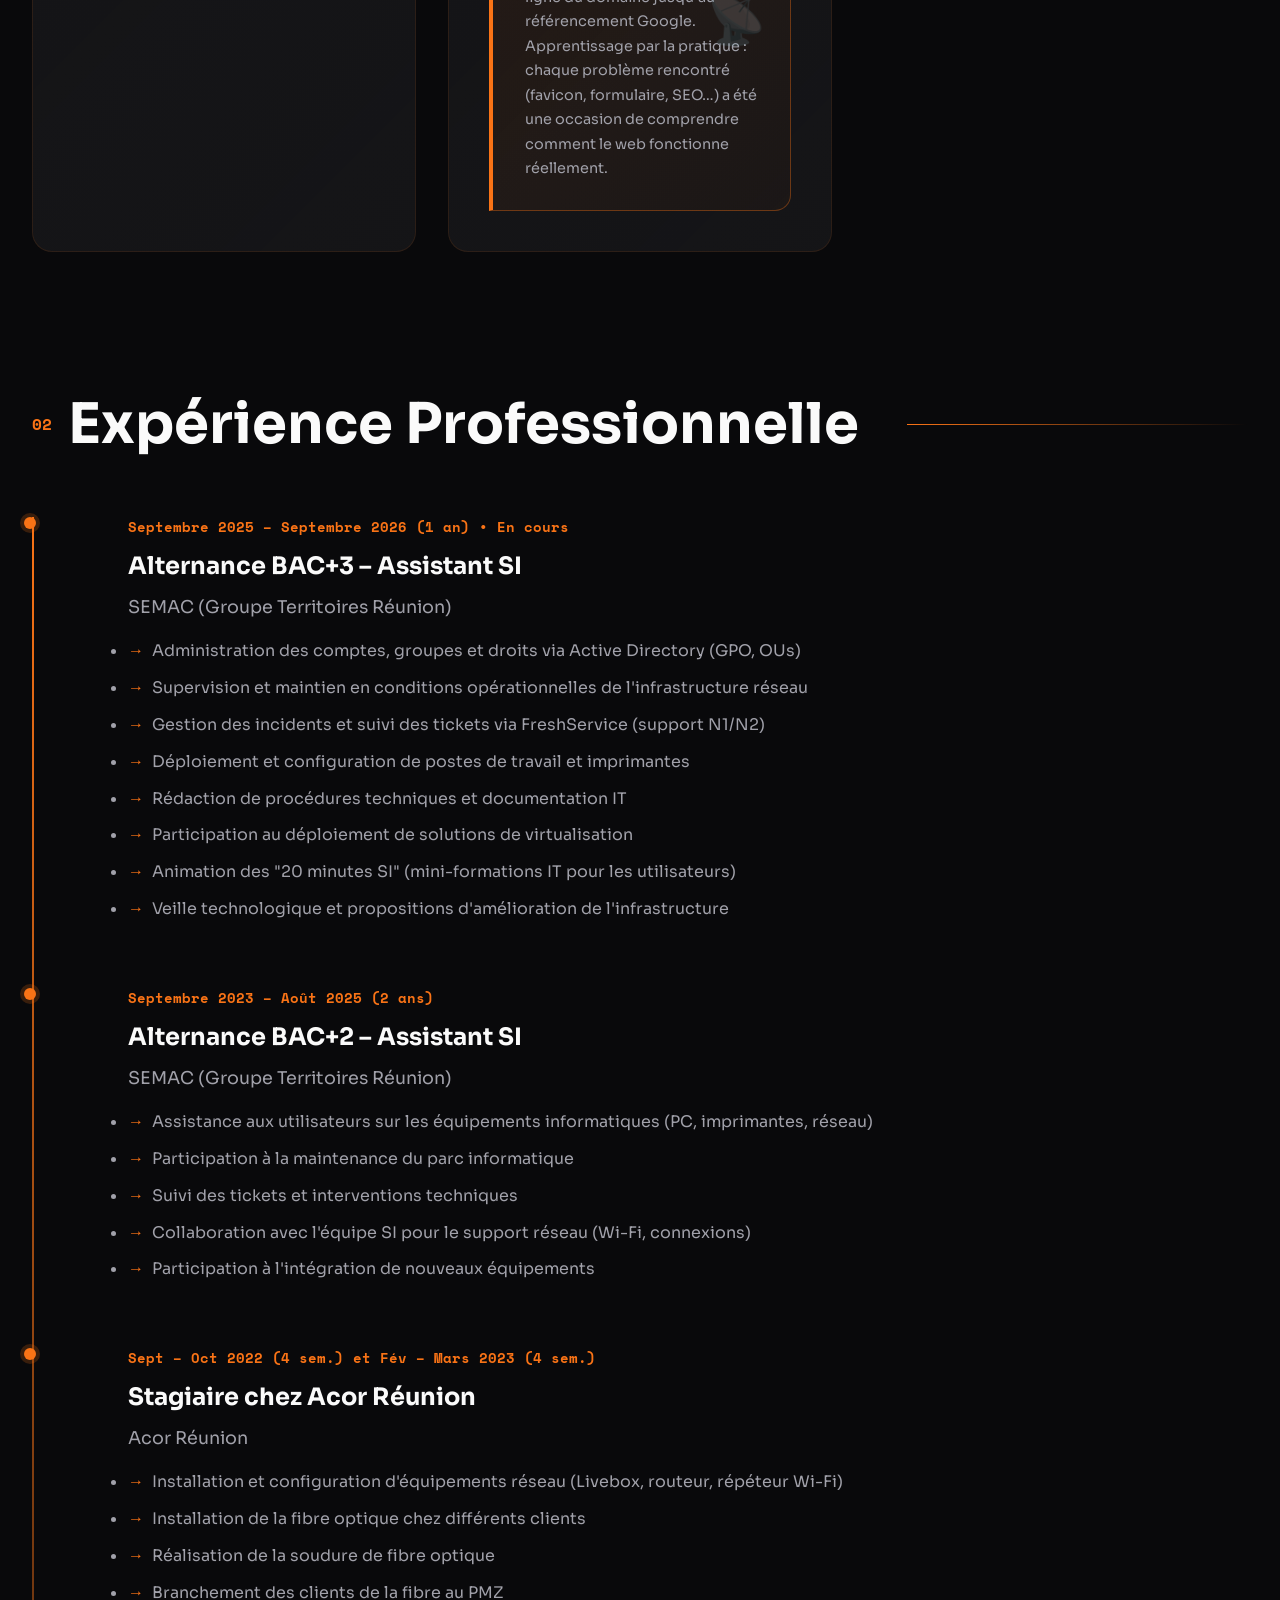
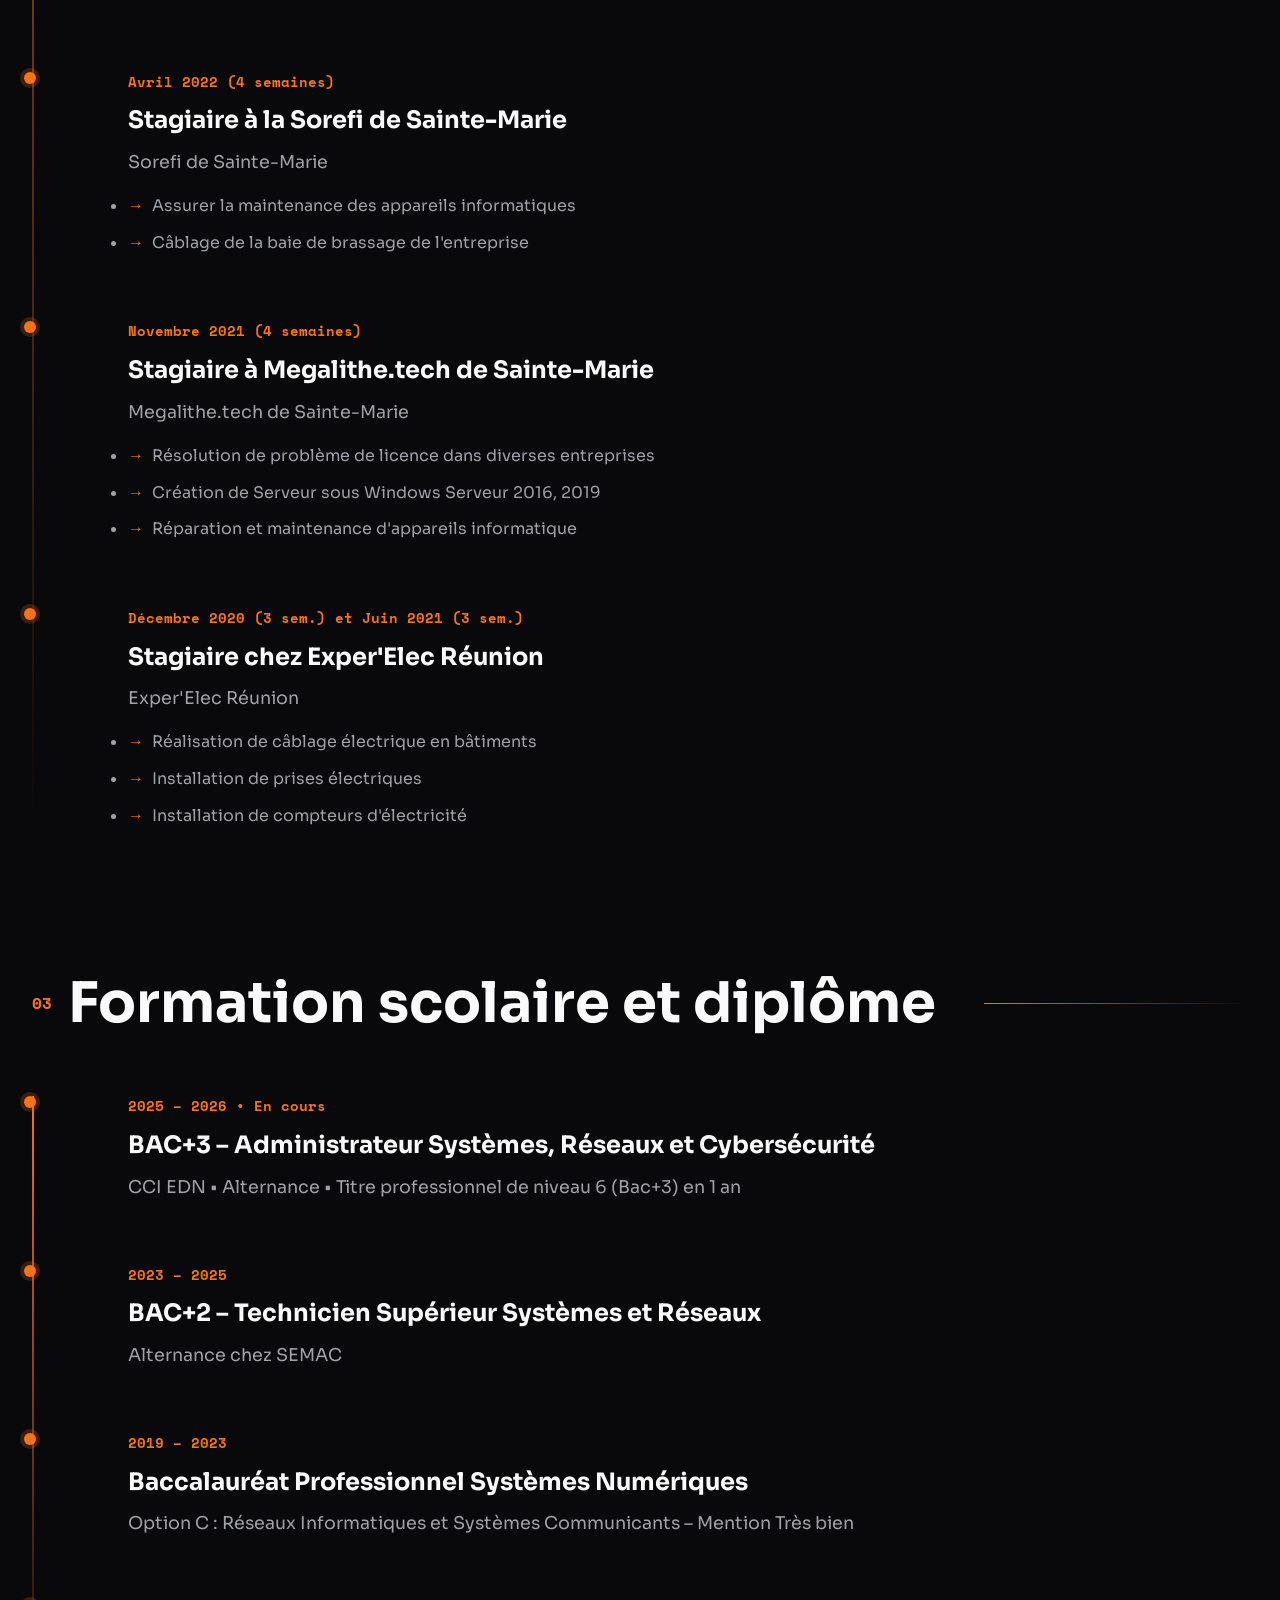
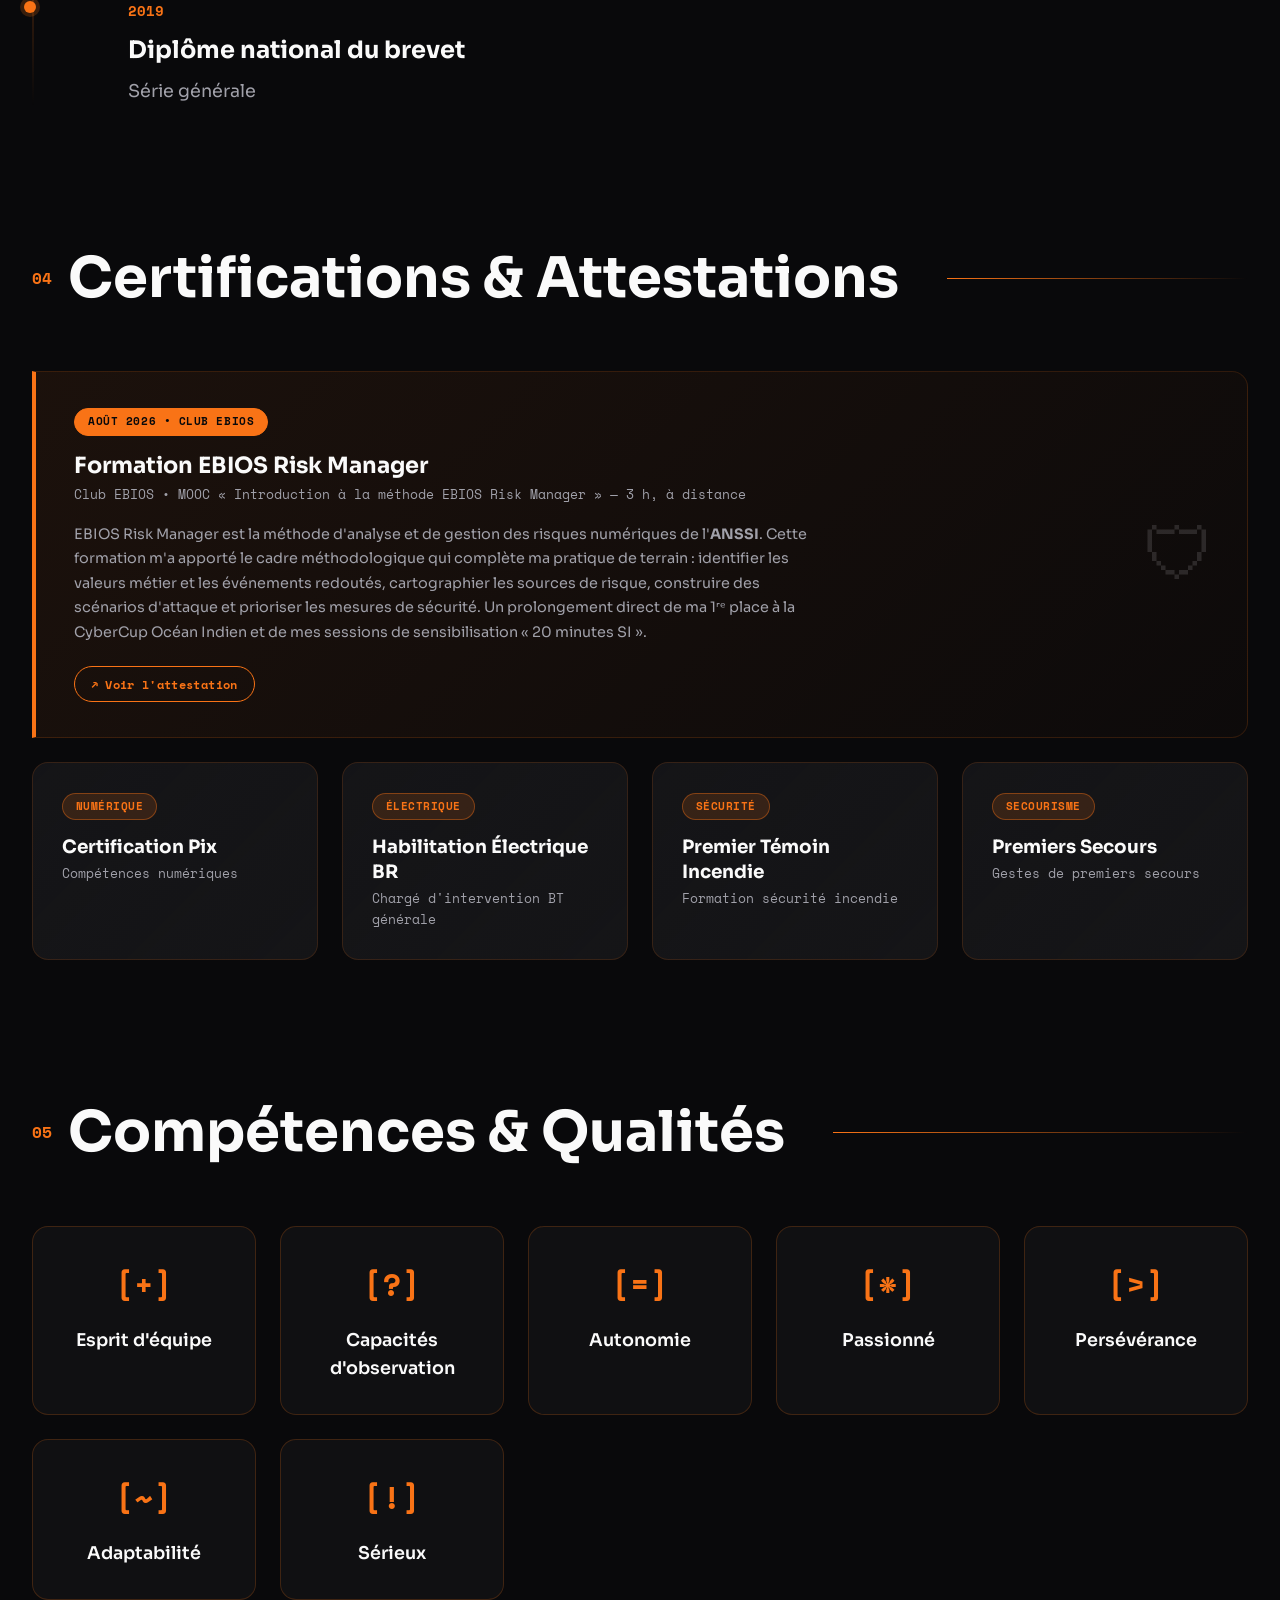
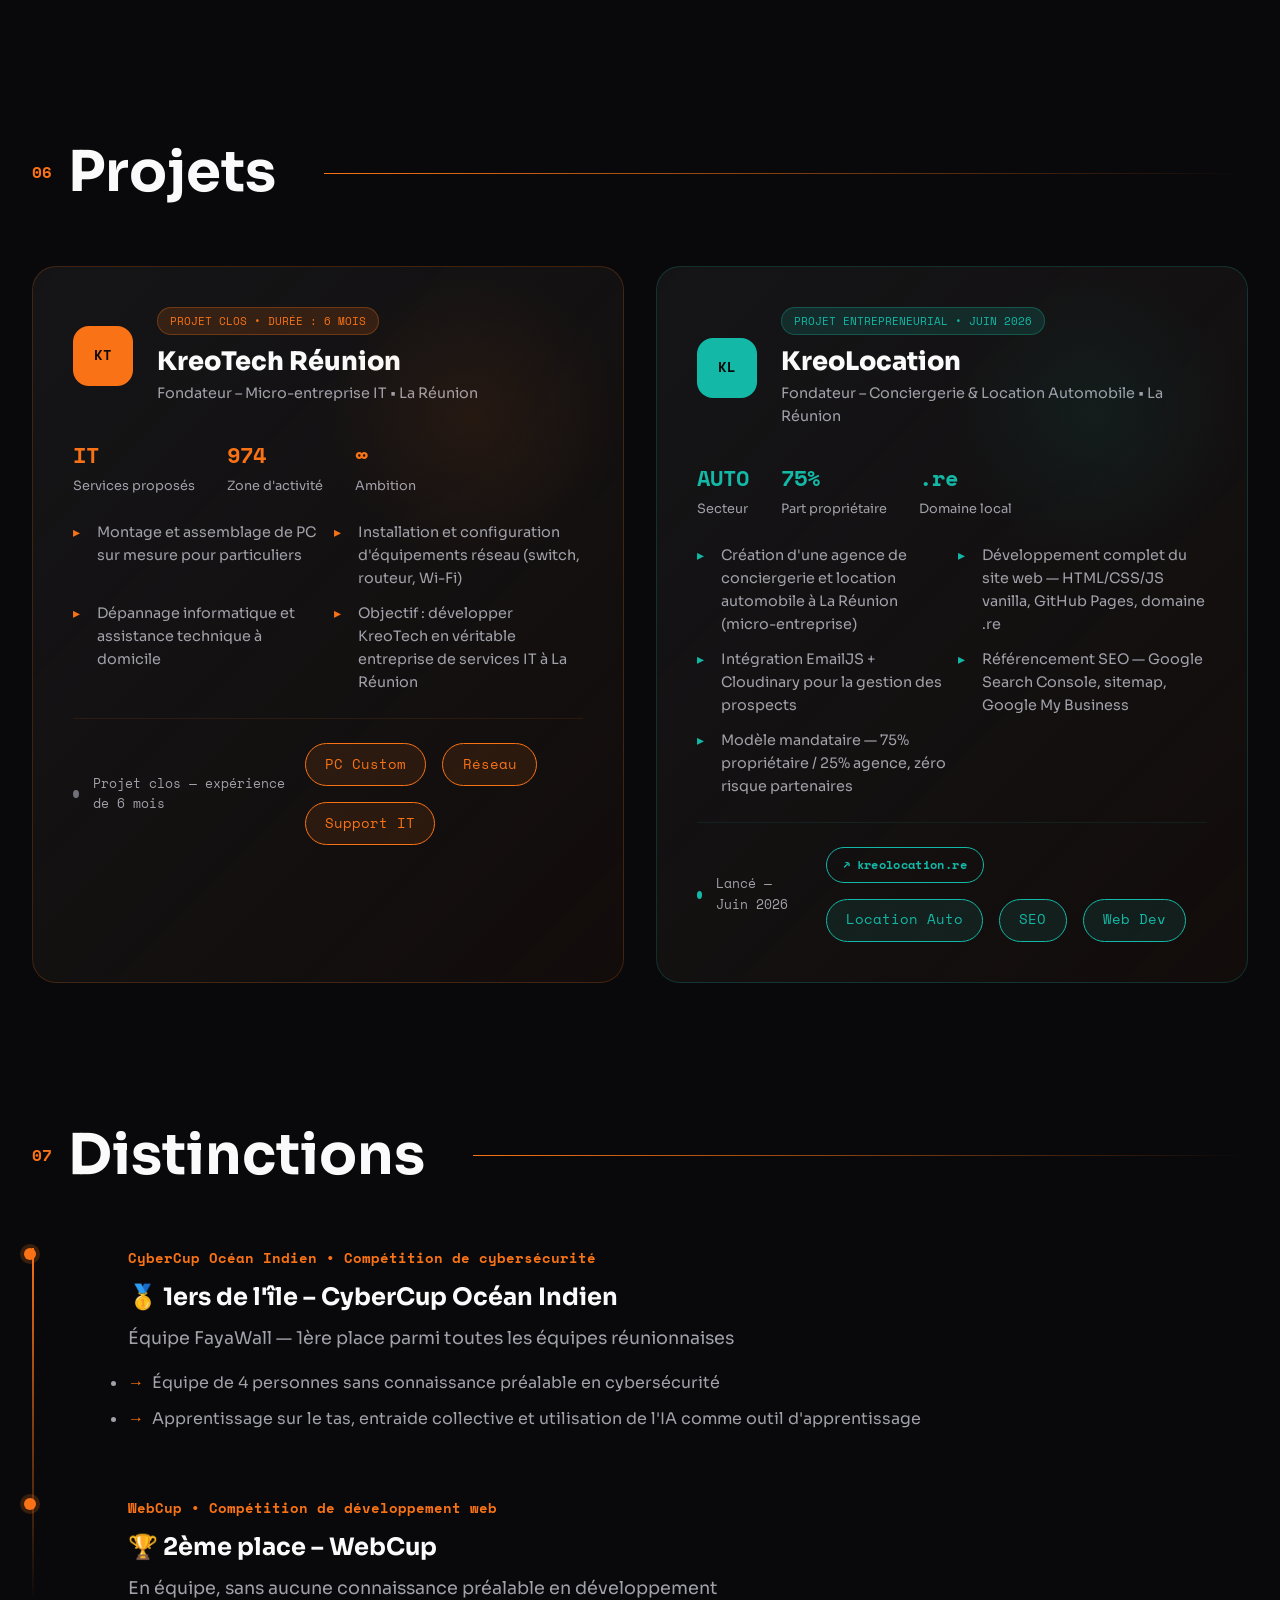
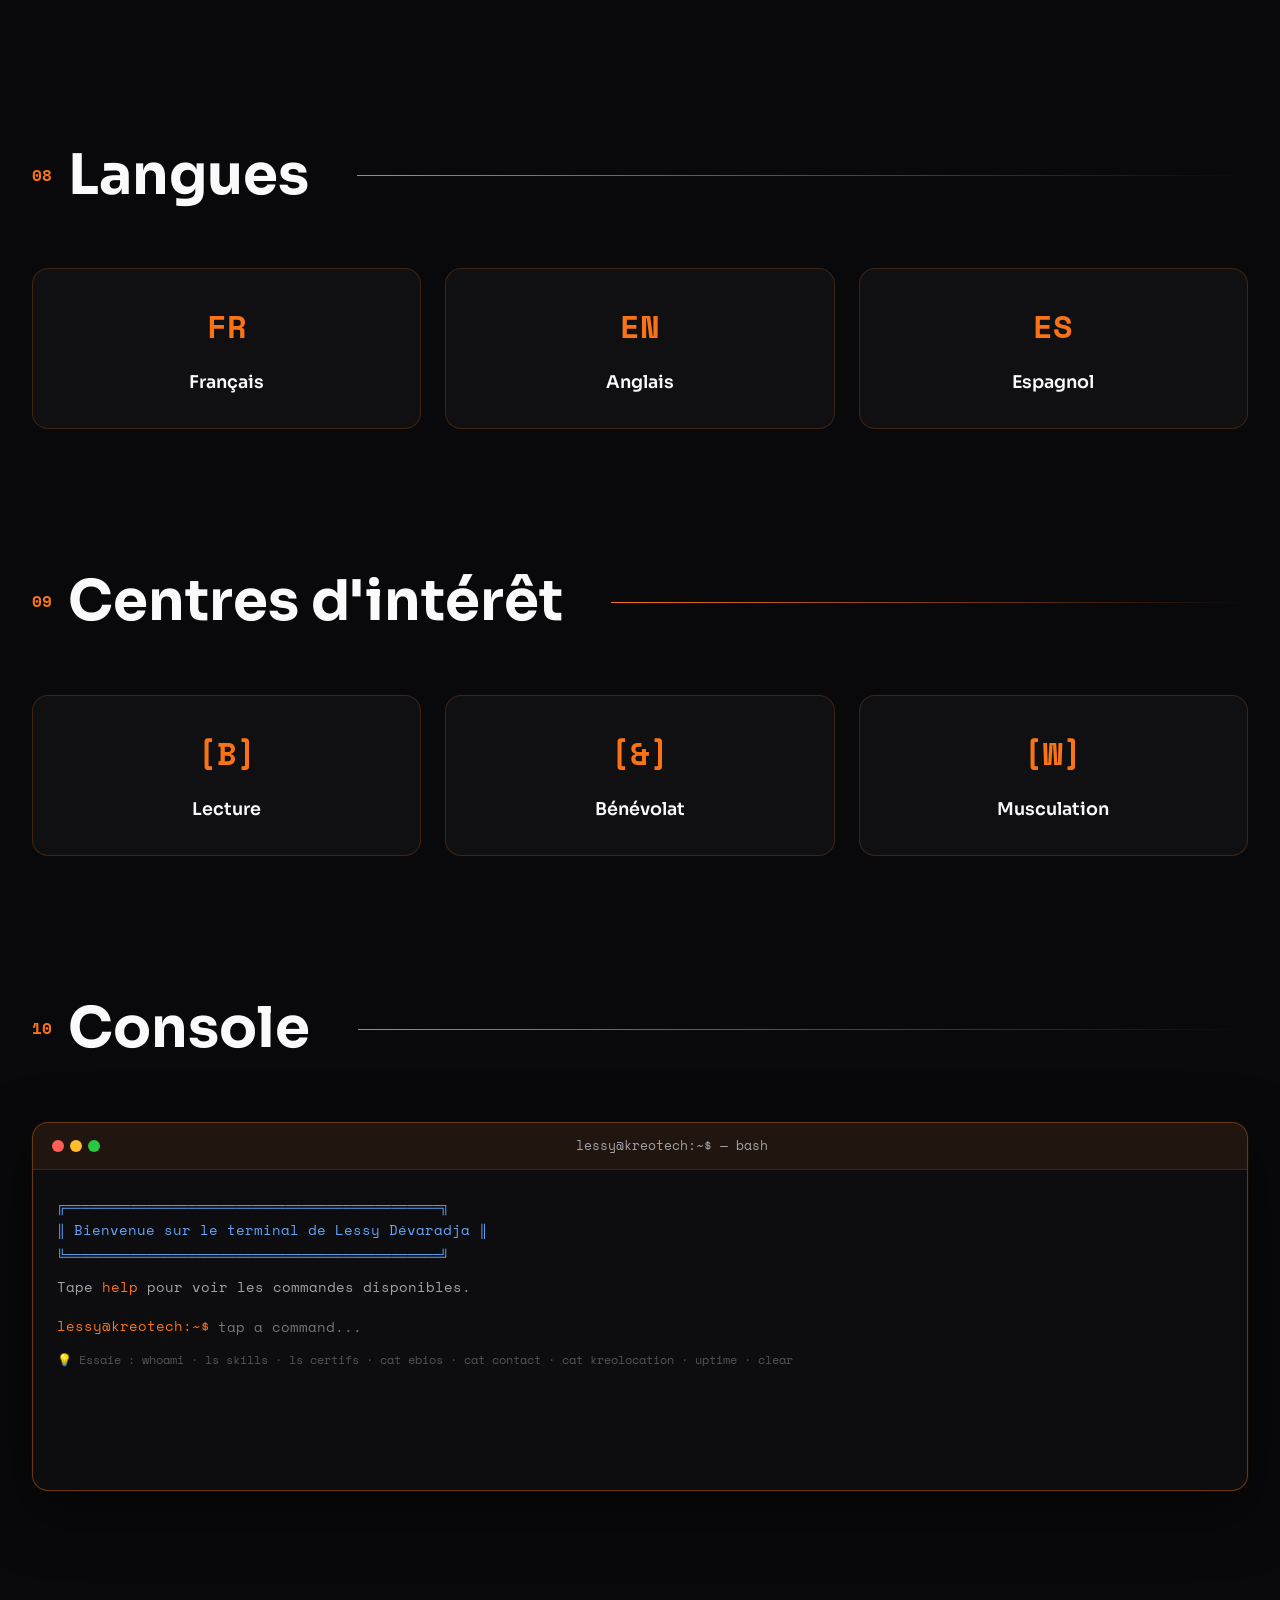
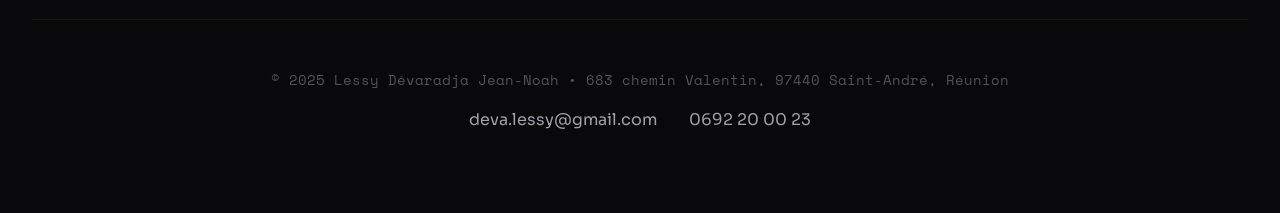
==== commit ebc33563: "feat: section Certifications + attestation EBIOS Risk Manager, correction intitule BAC+3 Cybersecuri" ====
--- a/index.html
+++ b/index.html
@@ -387,7 +387,9 @@
         .hero h1 {
             font-size: clamp(3rem, 10vw, 8rem);
             font-weight: 800;
-            line-height: 0.9;
+            /* 1.05 mini : sous 1.0 l'accent du É de DÉVARADJA
+               remonte dans la ligne du dessus et la touche */
+            line-height: 1.05;
             margin-bottom: 1rem;
             background: linear-gradient(135deg, var(--text-primary) 0%, var(--accent) 100%);
             -webkit-background-clip: text;
@@ -780,6 +782,130 @@
         }
 
         /* ============================================================
+           CERTIFICATIONS & ATTESTATIONS
+        ============================================================ */
+        .certs-grid {
+            display: grid;
+            grid-template-columns: repeat(auto-fit, minmax(280px, 1fr));
+            gap: 1.5rem;
+        }
+
+        .cert-card {
+            background: linear-gradient(135deg, var(--card-bg) 0%, rgba(39,39,42,0.4) 100%);
+            border: 1px solid rgba(249, 115, 22, 0.15);
+            border-radius: 16px;
+            padding: 1.8rem;
+            transition: all 0.4s cubic-bezier(0.175, 0.885, 0.32, 1.275);
+        }
+
+        .cert-card:hover {
+            transform: translateY(-6px);
+            border-color: var(--accent);
+            box-shadow: 0 16px 40px rgba(249, 115, 22, 0.15);
+        }
+
+        /* Carte mise en avant — occupe toute la largeur */
+        .cert-card.cert-featured {
+            grid-column: 1 / -1;
+            border-left: 4px solid var(--accent);
+            border-radius: 0 16px 16px 0;
+            background: linear-gradient(135deg, rgba(249,115,22,0.08) 0%, rgba(249,115,22,0.02) 100%);
+            padding: 2.2rem 2.4rem;
+            position: relative;
+            overflow: hidden;
+        }
+
+        .cert-card.cert-featured::before {
+            content: '🛡';
+            position: absolute;
+            right: 2rem;
+            top: 50%;
+            transform: translateY(-50%);
+            font-size: 4.5rem;
+            opacity: 0.12;
+            pointer-events: none;
+        }
+
+        .cert-badge {
+            display: inline-block;
+            padding: 0.25rem 0.8rem;
+            background: rgba(249,115,22,0.15);
+            border: 1px solid rgba(249,115,22,0.4);
+            color: var(--accent);
+            border-radius: 50px;
+            font-family: 'Space Mono', monospace;
+            font-size: 0.68rem;
+            font-weight: 700;
+            letter-spacing: 0.05em;
+            margin-bottom: 0.9rem;
+        }
+
+        .cert-card.cert-featured .cert-badge {
+            background: var(--accent);
+            color: var(--bg-primary);
+            border-color: var(--accent);
+        }
+
+        .cert-name {
+            font-size: 1.15rem;
+            font-weight: 700;
+            color: var(--text-primary);
+            margin-bottom: 0.3rem;
+            line-height: 1.35;
+        }
+
+        .cert-card.cert-featured .cert-name { font-size: 1.4rem; }
+
+        .cert-issuer {
+            font-family: 'Space Mono', monospace;
+            font-size: 0.8rem;
+            color: var(--text-secondary);
+        }
+
+        /* Mode clair : fond clair franc, sinon le dégradé sombre hérité
+           écrase le texte dans le coin bas-droit */
+        [data-theme="light"] .cert-card {
+            background: linear-gradient(135deg, #ffffff 0%, rgba(244,244,245,0.95) 100%);
+        }
+
+        [data-theme="light"] .cert-card.cert-featured {
+            background: linear-gradient(135deg, rgba(249,115,22,0.10) 0%, rgba(249,115,22,0.03) 100%);
+        }
+
+        .cert-desc {
+            color: var(--text-secondary);
+            font-size: 0.9rem;
+            line-height: 1.7;
+            margin-top: 1rem;
+            max-width: 68ch;
+        }
+
+        .cert-link {
+            display: inline-flex;
+            align-items: center;
+            gap: 0.4rem;
+            margin-top: 1.4rem;
+            padding: 0.45rem 1rem;
+            border-radius: 50px;
+            border: 1px solid var(--accent);
+            color: var(--accent);
+            font-family: 'Space Mono', monospace;
+            font-size: 0.75rem;
+            font-weight: 700;
+            text-decoration: none;
+            letter-spacing: 0.03em;
+            transition: all 0.3s ease;
+        }
+
+        .cert-link::before { content: '↗'; }
+
+        .cert-link:hover {
+            background: var(--accent);
+            color: var(--bg-primary);
+            box-shadow: 0 0 16px var(--glow);
+        }
+
+        /* ============================================================
            TIMELINE
         ============================================================ */
         .timeline {
@@ -1341,6 +1467,9 @@
                 top: 1rem;
                 right: 1rem;
                 padding: 0.75rem 1rem;
+                flex-wrap: wrap;
+                justify-content: flex-end;
+                max-width: calc(100vw - 2rem);
             }
         }
 
@@ -1352,7 +1481,10 @@
             .timeline-item { padding-left: 1rem; }
             .timeline-item::before { left: -2.5rem; }
 
-            .skills-grid, .qualities-grid { grid-template-columns: 1fr; }
+            .skills-grid, .qualities-grid, .certs-grid { grid-template-columns: 1fr; }
+
+            .cert-card.cert-featured { padding: 1.8rem; }
+            .cert-card.cert-featured::before { display: none; }
 
             .nav { display: none; }
 
@@ -1382,6 +1514,7 @@
         <a href="#competences" class="nav-item">compétences</a>
         <a href="#experience"  class="nav-item">expérience</a>
         <a href="#formation"   class="nav-item">formation</a>
+        <a href="#certifications" class="nav-item">certifs</a>
         <a href="#projet"      class="nav-item">projet</a>
         <a href="#console"     class="nav-item">console</a>
         <button class="theme-toggle" id="themeBtn" aria-label="Toggle theme">◐ LIGHT</button>
@@ -1403,7 +1536,7 @@
 
             <h1>LESSY<br>DÉVARADJA<br>JEAN-NOAH</h1>
 
-            <h2>Admin Systèmes &amp; Réseaux • Infrastructure IT</h2>
+            <h2>Admin Systèmes, Réseaux et Cybersécurité • Infrastructure IT</h2>
 
             <p class="hero-description">
                 Actuellement en alternance chez SEMAC comme Assistant SI, j'ai développé de bonnes bases en administration systèmes et réseaux.<br><br>
@@ -1478,6 +1611,7 @@
                         <li>FreshService — gestion des tickets &amp; incidents</li>
                         <li>GLPI — gestion de parc &amp; ticketing</li>
                         <li>Cybersécurité (mots de passe, antivirus)</li>
+                        <li>EBIOS Risk Manager — analyse de risques (méthode ANSSI)</li>
                     </ul>
 
                     <!-- Bloc "20 minutes SI" -->
@@ -1532,7 +1666,7 @@
 
                 <div class="timeline-item">
                     <div class="timeline-date">Septembre 2025 – Septembre 2026 (1 an) • En cours</div>
-                    <h3 class="timeline-title">Alternance L3 – Assistant SI</h3>
+                    <h3 class="timeline-title">Alternance BAC+3 – Assistant SI</h3>
                     <div class="timeline-company">SEMAC (Groupe Territoires Réunion)</div>
                     <ul class="timeline-description">
                         <li>Administration des comptes, groupes et droits via Active Directory (GPO, OUs)</li>
@@ -1615,8 +1749,8 @@
             <div class="timeline">
                 <div class="timeline-item">
                     <div class="timeline-date">2025 – 2026 • En cours</div>
-                    <h3 class="timeline-title">Licence 3 – Administration Systèmes, Réseaux &amp; Cloud (ASR&amp;C)</h3>
-                    <div class="timeline-company">CCI EDN • Alternance</div>
+                    <h3 class="timeline-title">BAC+3 – Administrateur Systèmes, Réseaux et Cybersécurité</h3>
+                    <div class="timeline-company">CCI EDN • Alternance • Titre professionnel de niveau 6 (Bac+3) en 1 an</div>
                 </div>
                 <div class="timeline-item">
                     <div class="timeline-date">2023 – 2025</div>
@@ -1627,12 +1761,6 @@
                     <div class="timeline-date">2019 – 2023</div>
                     <h3 class="timeline-title">Baccalauréat Professionnel Systèmes Numériques</h3>
                     <div class="timeline-company">Option C : Réseaux Informatiques et Systèmes Communicants – Mention Très bien</div>
-                    <div class="tags">
-                        <span class="tag"><span>Certification Pix</span></span>
-                        <span class="tag"><span>Habilitation Électrique BR</span></span>
-                        <span class="tag"><span>Formation « Premier Témoin Incendie »</span></span>
-                        <span class="tag"><span>Formation « Premier secours »</span></span>
-                    </div>
                 </div>
                 <div class="timeline-item">
                     <div class="timeline-date">2019</div>
@@ -1642,10 +1770,58 @@
             </div>
         </section>
 
-        <!-- ========== 04 - COMPÉTENCES & QUALITÉS ========== -->
+        <!-- ========== 04 - CERTIFICATIONS & ATTESTATIONS ========== -->
+        <section class="section" id="certifications">
+            <div class="section-header">
+                <span class="section-number">04</span>
+                <h2 class="section-title glitch" data-text="Certifications & Attestations">Certifications &amp; Attestations</h2>
+                <div class="section-line"></div>
+            </div>
+
+            <div class="certs-grid">
+
+                <!-- EBIOS Risk Manager — mise en avant -->
+                <div class="cert-card cert-featured">
+                    <div class="cert-badge">AOÛT 2026 • CLUB EBIOS</div>
+                    <div class="cert-name">Formation EBIOS Risk Manager</div>
+                    <div class="cert-issuer">Club EBIOS • MOOC « Introduction à la méthode EBIOS Risk Manager » — 3 h, à distance</div>
+                    <p class="cert-desc">
+                        EBIOS Risk Manager est la méthode d'analyse et de gestion des risques numériques de l'<strong>ANSSI</strong>. Cette formation m'a apporté le cadre méthodologique qui complète ma pratique de terrain : identifier les valeurs métier et les événements redoutés, cartographier les sources de risque, construire des scénarios d'attaque et prioriser les mesures de sécurité. Un prolongement direct de ma 1ʳᵉ place à la CyberCup Océan Indien et de mes sessions de sensibilisation « 20 minutes SI ».
+                    </p>
+                    <a href="certifications/ebios-risk-manager-2026.pdf" target="_blank" rel="noopener" class="cert-link">Voir l'attestation</a>
+                </div>
+
+                <div class="cert-card">
+                    <div class="cert-badge">NUMÉRIQUE</div>
+                    <div class="cert-name">Certification Pix</div>
+                    <div class="cert-issuer">Compétences numériques</div>
+                </div>
+
+                <div class="cert-card">
+                    <div class="cert-badge">ÉLECTRIQUE</div>
+                    <div class="cert-name">Habilitation Électrique BR</div>
+                    <div class="cert-issuer">Chargé d'intervention BT générale</div>
+                </div>
+
+                <div class="cert-card">
+                    <div class="cert-badge">SÉCURITÉ</div>
+                    <div class="cert-name">Premier Témoin Incendie</div>
+                    <div class="cert-issuer">Formation sécurité incendie</div>
+                </div>
+
+                <div class="cert-card">
+                    <div class="cert-badge">SECOURISME</div>
+                    <div class="cert-name">Premiers Secours</div>
+                    <div class="cert-issuer">Gestes de premiers secours</div>
+                </div>
+
+            </div><!-- /certs-grid -->
+        </section><!-- /certifications -->
+
+        <!-- ========== 05 - COMPÉTENCES & QUALITÉS ========== -->
         <section class="section">
             <div class="section-header">
-                <span class="section-number">04</span>
+                <span class="section-number">05</span>
                 <h2 class="section-title glitch" data-text="Compétences & Qualités">Compétences &amp; Qualités</h2>
                 <div class="section-line"></div>
             </div>
@@ -1660,10 +1836,10 @@
             </div>
         </section>
 
-        <!-- ========== 05 - PROJETS (KreoTech + KreoLocation) ========== -->
+        <!-- ========== 06 - PROJETS (KreoTech + KreoLocation) ========== -->
         <section class="section" id="projet">
             <div class="section-header">
-                <span class="section-number">05</span>
+                <span class="section-number">06</span>
                 <h2 class="section-title glitch" data-text="Projets">Projets</h2>
                 <div class="section-line"></div>
             </div>
@@ -1769,10 +1945,10 @@
             </div><!-- /projects-grid -->
         </section>
 
-        <!-- ========== 06 - DISTINCTIONS ========== -->
+        <!-- ========== 07 - DISTINCTIONS ========== -->
         <section class="section">
             <div class="section-header">
-                <span class="section-number">06</span>
+                <span class="section-number">07</span>
                 <h2 class="section-title glitch" data-text="Distinctions">Distinctions</h2>
                 <div class="section-line"></div>
             </div>
@@ -1794,10 +1970,10 @@
             </div>
         </section>
 
-        <!-- ========== 07 - LANGUES ========== -->
+        <!-- ========== 08 - LANGUES ========== -->
         <section class="section">
             <div class="section-header">
-                <span class="section-number">07</span>
+                <span class="section-number">08</span>
                 <h2 class="section-title glitch" data-text="Langues">Langues</h2>
                 <div class="section-line"></div>
             </div>
@@ -1808,10 +1984,10 @@
             </div>
         </section>
 
-        <!-- ========== 08 - CENTRES D'INTÉRÊT ========== -->
+        <!-- ========== 09 - CENTRES D'INTÉRÊT ========== -->
         <section class="section">
             <div class="section-header">
-                <span class="section-number">08</span>
+                <span class="section-number">09</span>
                 <h2 class="section-title glitch" data-text="Centres d'intérêt">Centres d'intérêt</h2>
                 <div class="section-line"></div>
             </div>
@@ -1825,7 +2001,7 @@
         <!-- ========== TERMINAL INTERACTIF ========== -->
         <section class="terminal-section" id="console">
             <div class="section-header">
-                <span class="section-number">09</span>
+                <span class="section-number">10</span>
                 <h2 class="section-title glitch" data-text="Console">Console</h2>
                 <div class="section-line"></div>
             </div>
@@ -1850,7 +2026,7 @@
                         <span class="terminal-prompt-prefix">lessy@kreotech:~$</span>
                         <input type="text" class="terminal-input" id="terminalInput" autocomplete="off" spellcheck="false" placeholder="tap a command...">
                     </div>
-                    <div class="terminal-hint">💡 Essaie : whoami · ls skills · cat contact · cat kreotech · cat kreolocation · uptime · clear</div>
+                    <div class="terminal-hint">💡 Essaie : whoami · ls skills · ls certifs · cat ebios · cat contact · cat kreolocation · uptime · clear</div>
                 </div>
             </div>
         </section>
@@ -2008,6 +2184,8 @@
   whoami          — identité du système
   ls skills       — liste les compétences
   ls formations   — parcours scolaire
+  ls certifs      — certifications &amp; attestations
+  cat ebios       — formation EBIOS Risk Manager
   cat contact     — coordonnées
   cat kreotech    — case study KreoTech
   cat kreolocation — projet KreoLocation
@@ -2017,7 +2195,8 @@
   neofetch        — infos système complètes`,
 
             whoami: () => `<span style="color:#a1efbd">lessy-devaradja-jean-noah</span>
-Admin Systèmes &amp; Réseaux | L3 ASR&amp;C | Réunion 974
+Administrateur Systèmes, Réseaux &amp; Cybersécurité (Bac+3, en cours)
+Réunion 974
 Alternant @ SEMAC • Fondateur KreoTech &amp; KreoLocation`,
 
             'ls skills': () => `<span style="color:#60a5fa">drwxr-xr-x</span>  systemes/
@@ -2035,10 +2214,39 @@
 <span style="color:#60a5fa">drwxr-xr-x</span>  glpi/
 <span style="color:#60a5fa">-rw-r--r--</span>  cahiers-des-charges.md`,
 
-            'ls formations': () => `<span style="color:#a1efbd">[2025-2026]</span> Licence 3 ASR&amp;C — CCI EDN (en cours)
-<span style="color:#a1efbd">[2023-2025]</span> BTS SRS — Alternance SEMAC
+            'ls formations': () => `<span style="color:#a1efbd">[2025-2026]</span> Titre Admin. Systèmes, Réseaux &amp; Cybersécurité
+            Niveau 6 (Bac+3) — CCI EDN (en cours)
+<span style="color:#a1efbd">[2023-2025]</span> Technicien Supérieur Systèmes et Réseaux (Bac+2)
+            Alternance SEMAC
 <span style="color:#a1efbd">[2019-2023]</span> Bac Pro Systèmes Numériques — Mention TB
 <span style="color:#a1efbd">[2019]</span>      DNB — Série générale`,
+
+            'ls certifs': () => `<span style="color:#a1efbd">[2026]</span> Formation EBIOS Risk Manager — Club EBIOS <span style="color:var(--accent)">★</span>
+<span style="color:#a1efbd">[----]</span> Certification Pix — compétences numériques
+<span style="color:#a1efbd">[----]</span> Habilitation Électrique BR
+<span style="color:#a1efbd">[----]</span> Premier Témoin Incendie
+<span style="color:#a1efbd">[----]</span> Premiers Secours
+
+<span style="color:var(--text-tertiary)">Tape</span> <span style="color:var(--accent)">cat ebios</span> <span style="color:var(--text-tertiary)">pour le détail.</span>`,
+
+            'ls certifications': () => COMMANDS['ls certifs'](),
+
+            'cat ebios': () => `<span style="color:var(--accent)">╔══════════════════════════════════════╗
+║   EBIOS RISK MANAGER — Club EBIOS    ║
+╚══════════════════════════════════════╝</span>
+Type     : MOOC « Introduction à la méthode EBIOS RM »
+Émetteur : <span style="color:#a1efbd">Club EBIOS</span> — méthode de l'<span style="color:#a1efbd">ANSSI</span>
+Durée    : 3 h, à distance
+Obtenu   : <span style="color:#22c55e">14/08/2026</span> — Paris
+
+Ce que ça couvre :
+  ▸ Valeurs métier &amp; événements redoutés
+  ▸ Cartographie des sources de risque
+  ▸ Scénarios stratégiques &amp; opérationnels
+  ▸ Traitement du risque &amp; mesures de sécurité
+
+<span style="color:var(--text-tertiary)">Le cadre méthodo qui complète la pratique terrain
+(CyberCup 974 · sensibilisation "20 minutes SI").</span>`,
 
             'cat contact': () => `<span style="color:var(--accent)">╔═══════════════════════════════╗
 ║        CONTACT                ║
@@ -2115,7 +2323,7 @@
    /     \\    <span style="color:var(--text-tertiary)">──────────────────────────</span>
   | (•) (•)|  <span style="color:var(--accent)">OS</span><span style="color:var(--text-secondary)">       : Admin Systèmes &amp; Réseaux</span>
   |   ▽   |   <span style="color:var(--accent)">Host</span><span style="color:var(--text-secondary)">     : SEMAC • La Réunion</span>
-   \\ ___ /    <span style="color:var(--accent)">Kernel</span><span style="color:var(--text-secondary)">   : L3 ASR&amp;C 2025</span>
+   \\ ___ /    <span style="color:var(--accent)">Kernel</span><span style="color:var(--text-secondary)">   : Bac+3 Admin. SR &amp; Cybersécurité</span>
     '---'     <span style="color:var(--accent)">Uptime</span><span style="color:var(--text-secondary)">   : 3+ ans d'expérience</span>
               <span style="color:var(--accent)">Shell</span><span style="color:var(--text-secondary)">    : Space Mono / Terminal</span>
               <span style="color:var(--accent)">Skills</span><span style="color:var(--text-secondary)">   : Windows Server, AD, TCP/IP, VLAN</span>
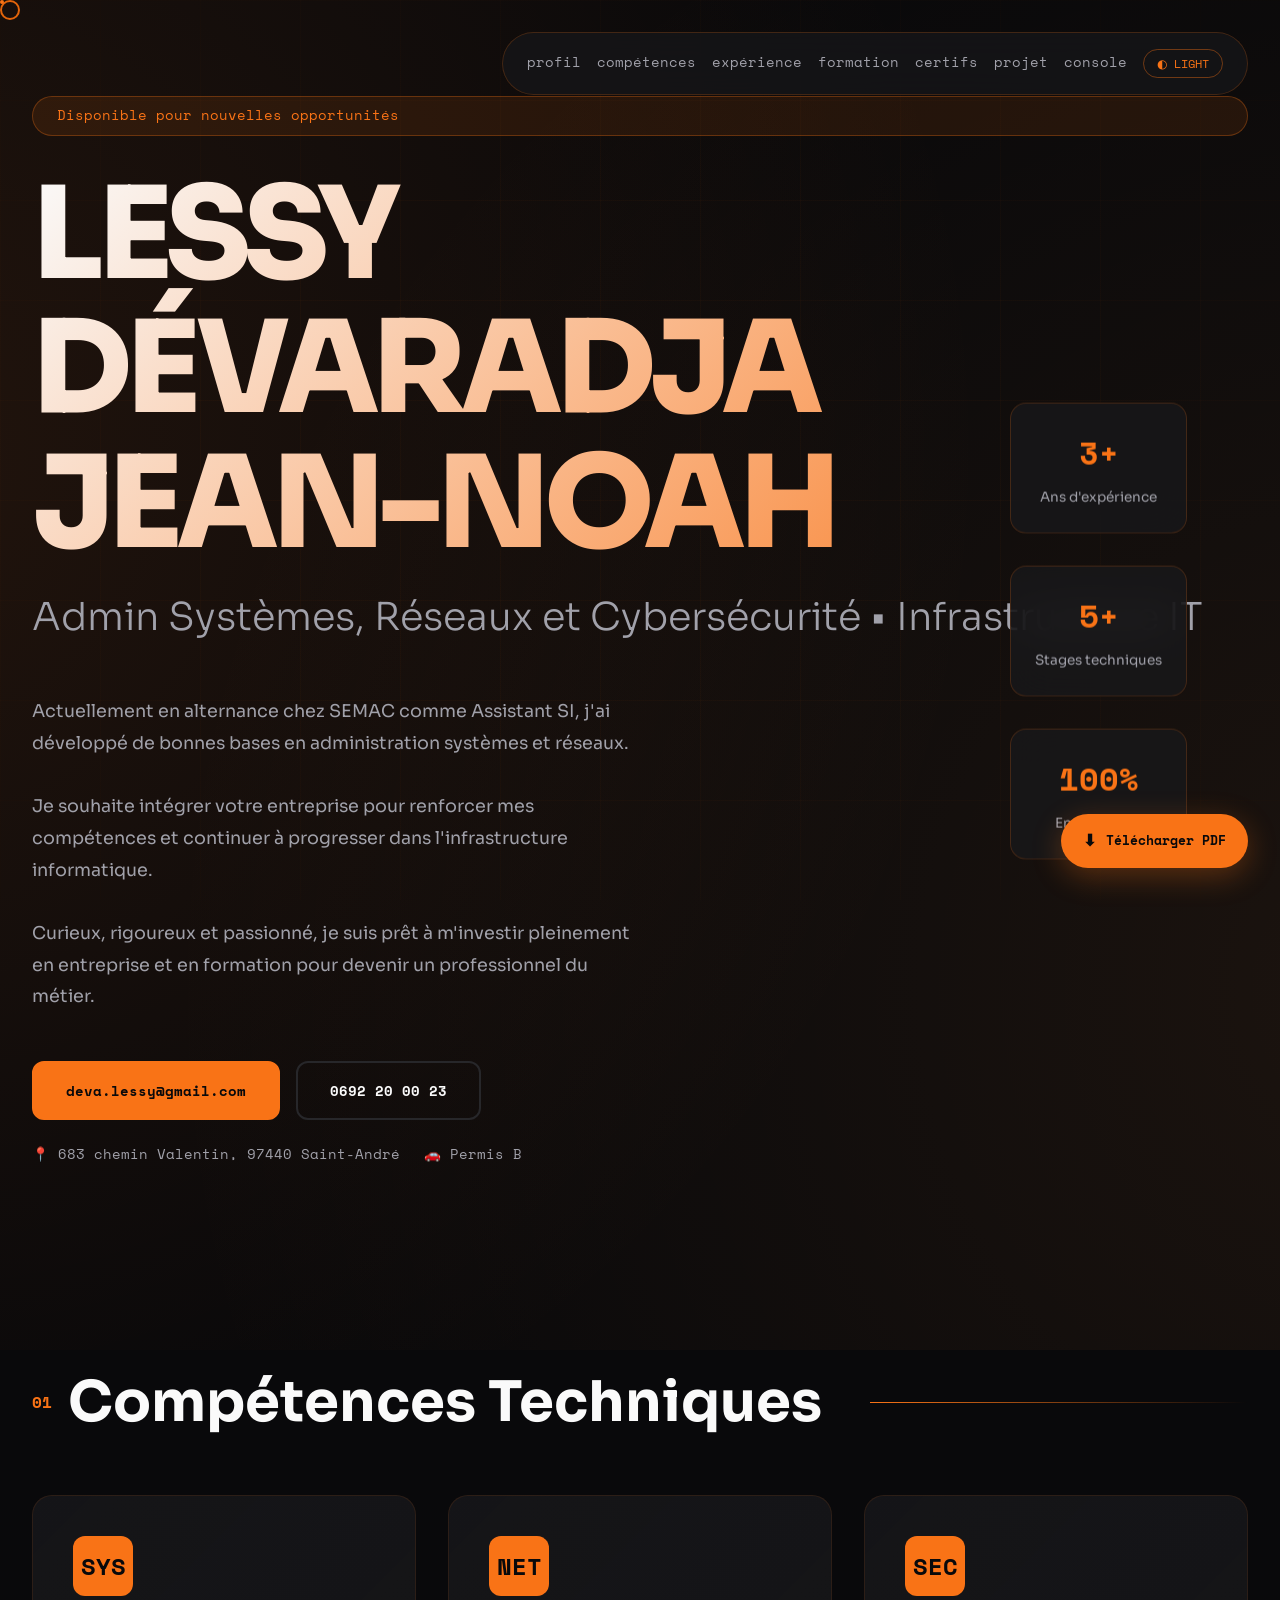
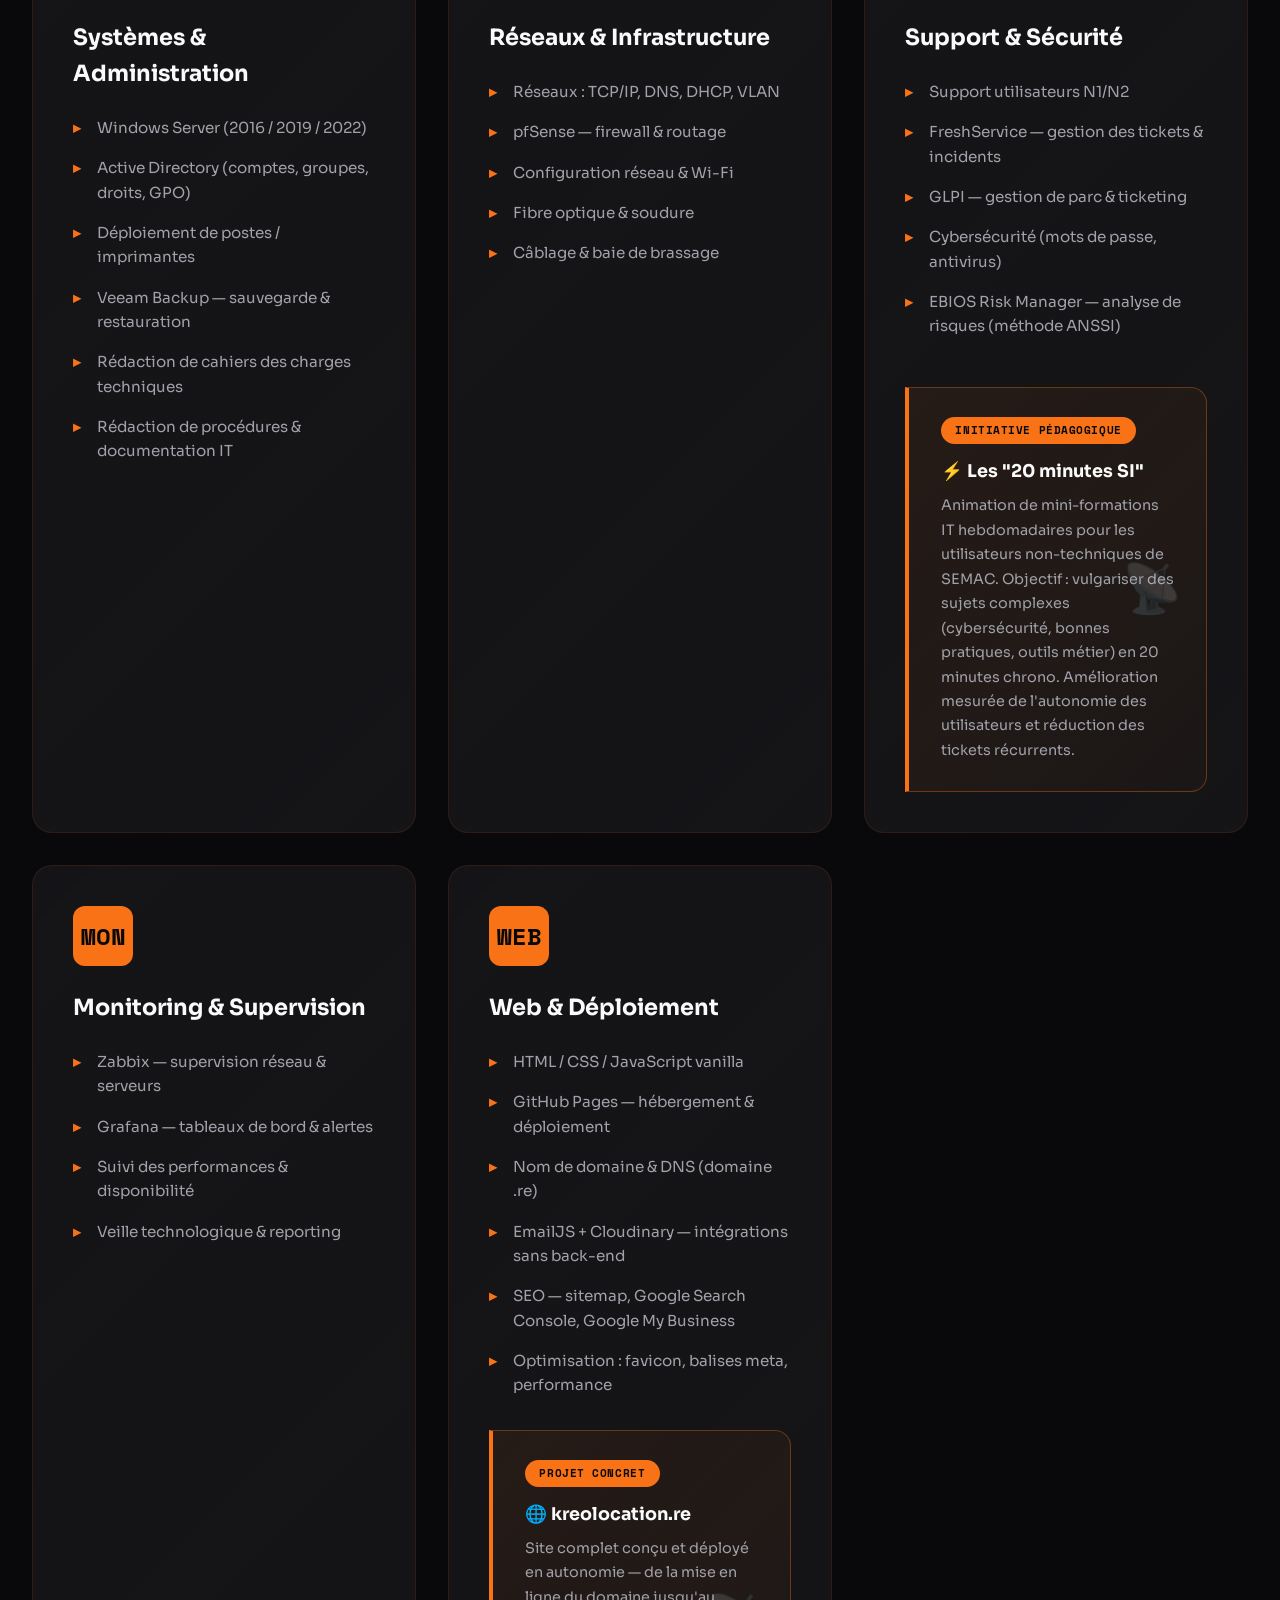
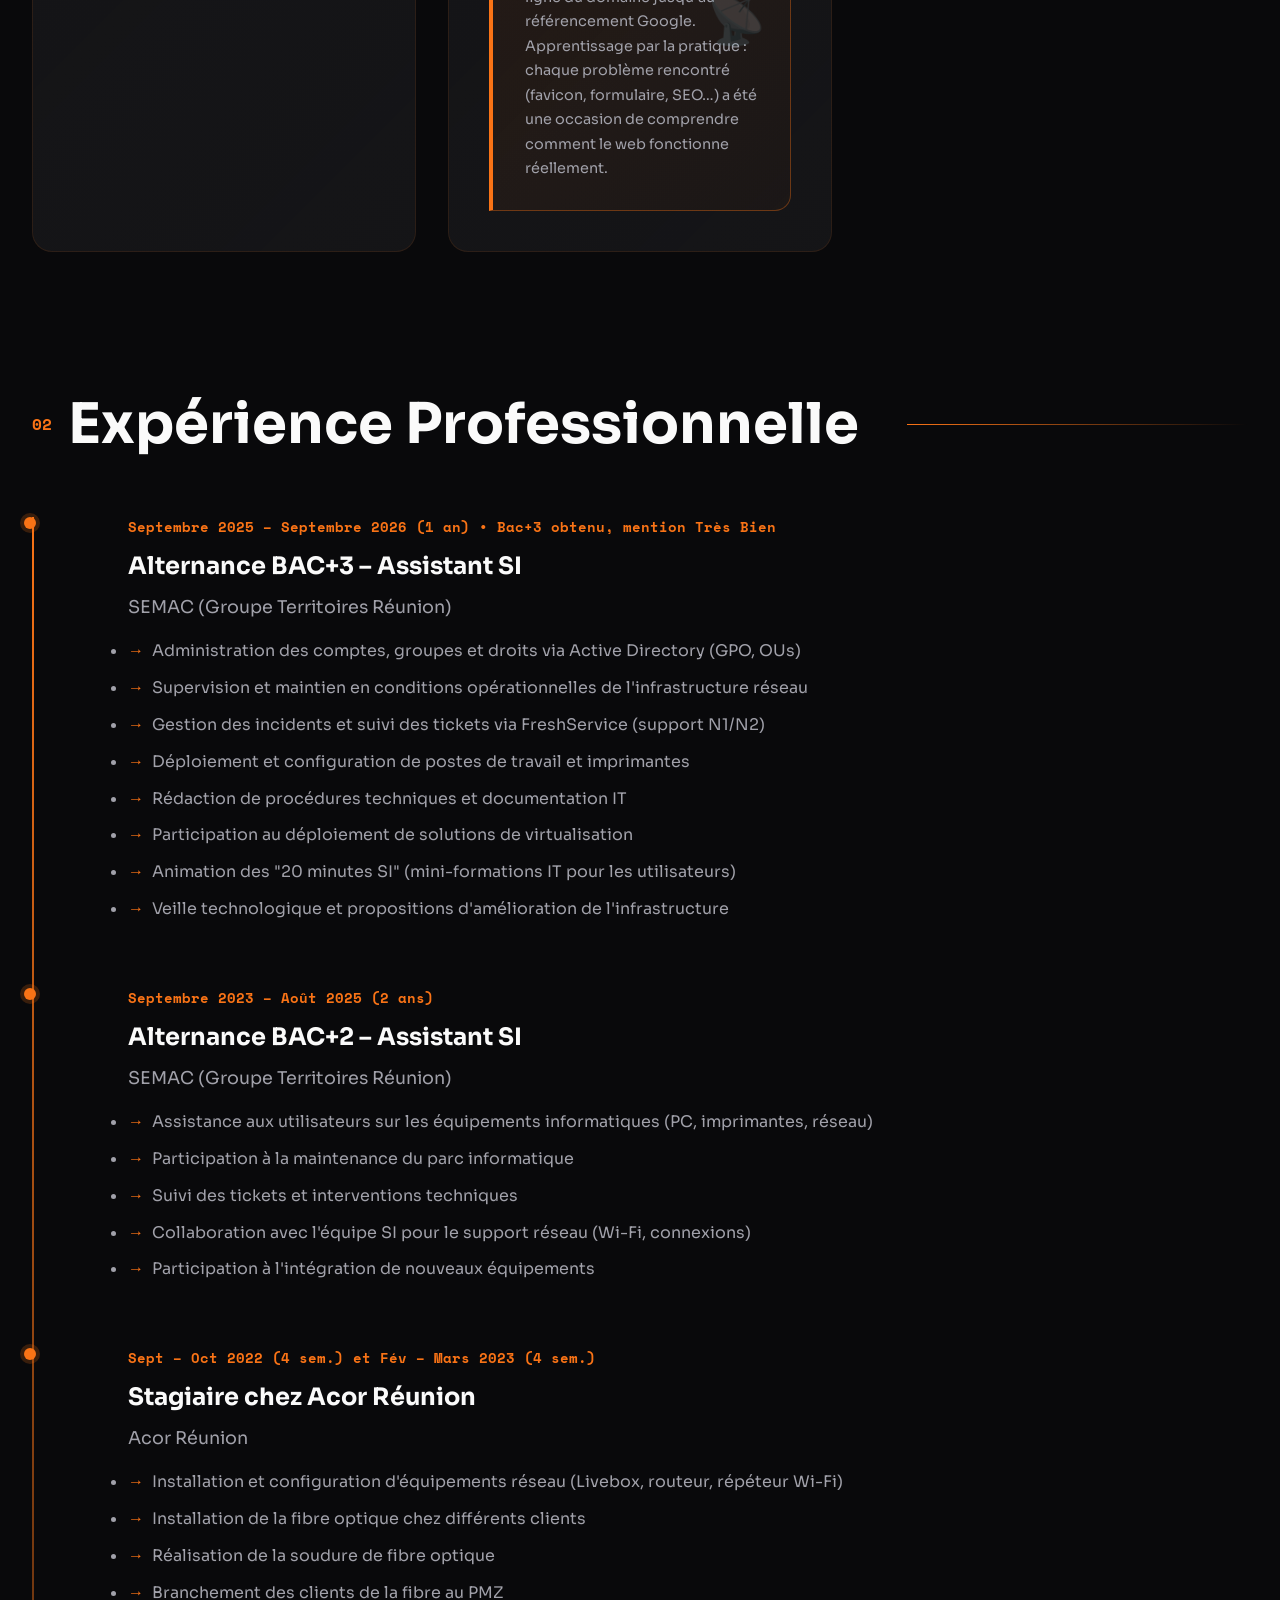
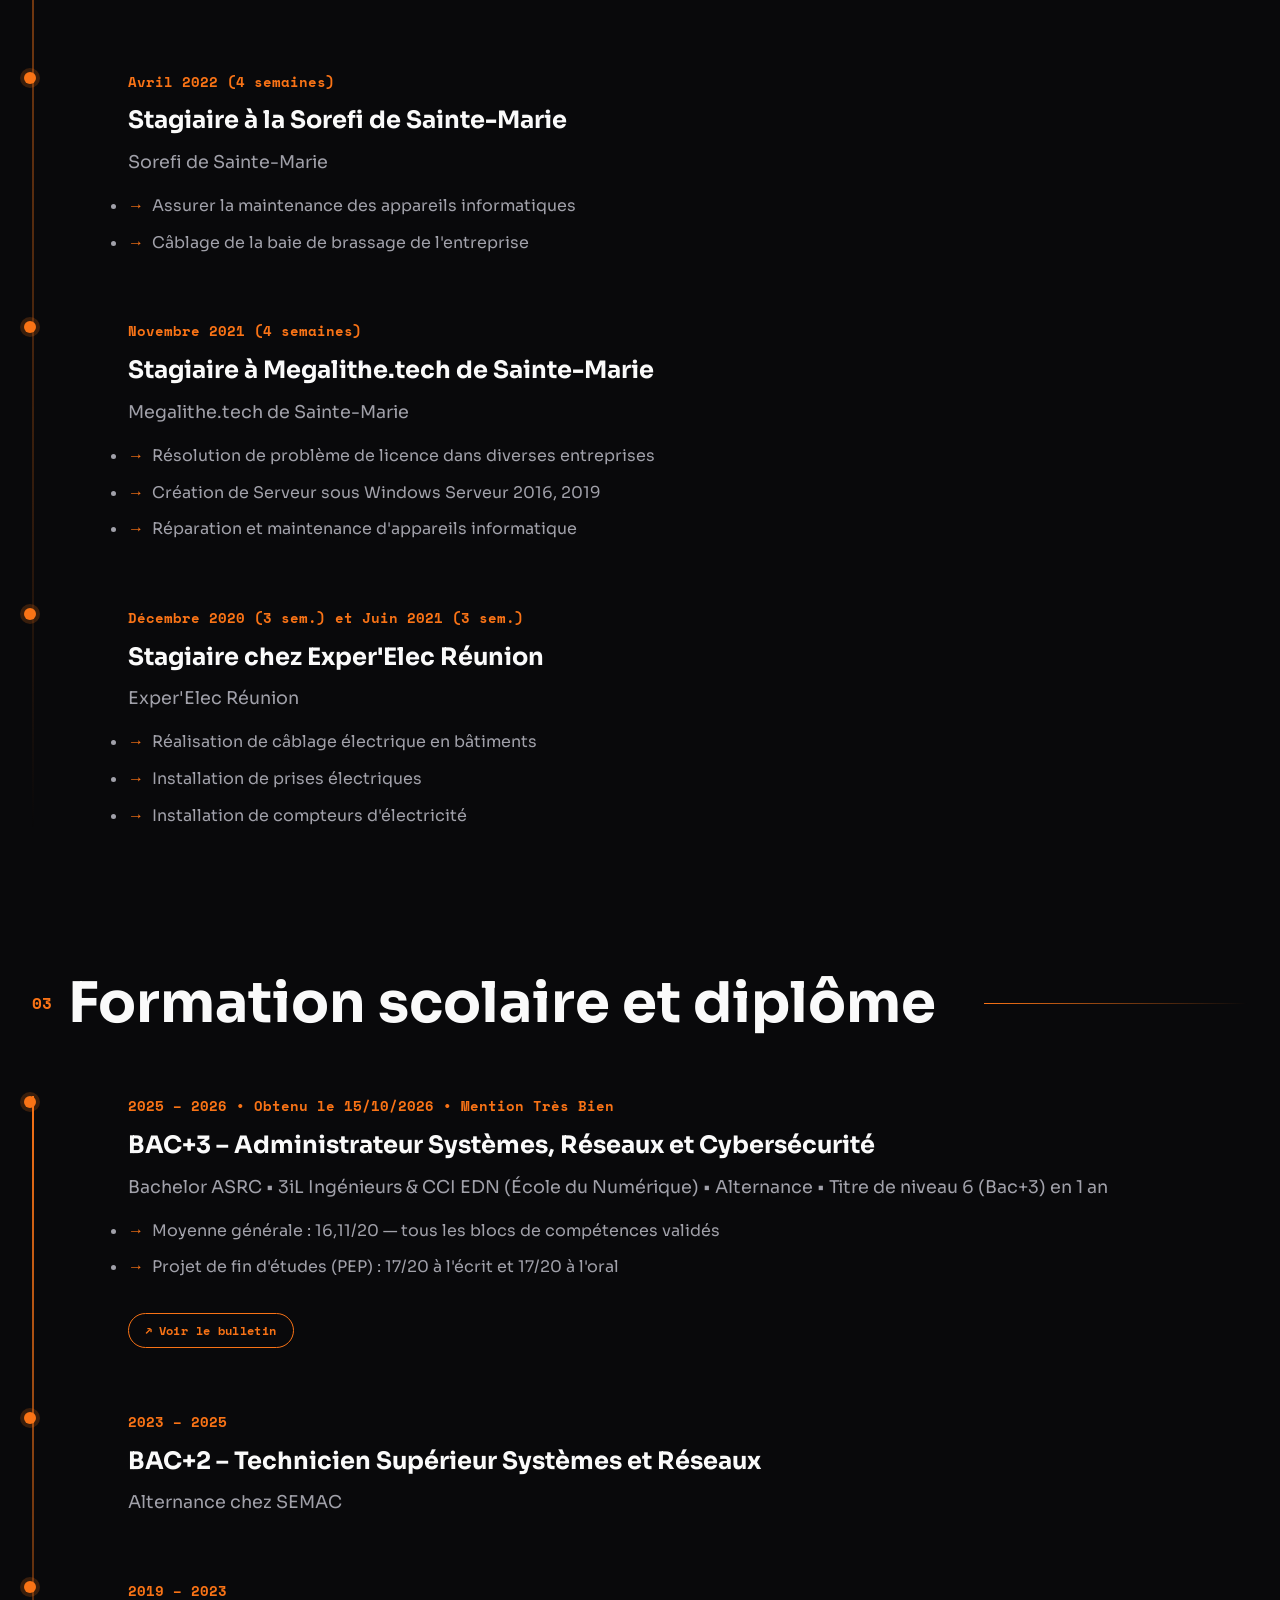
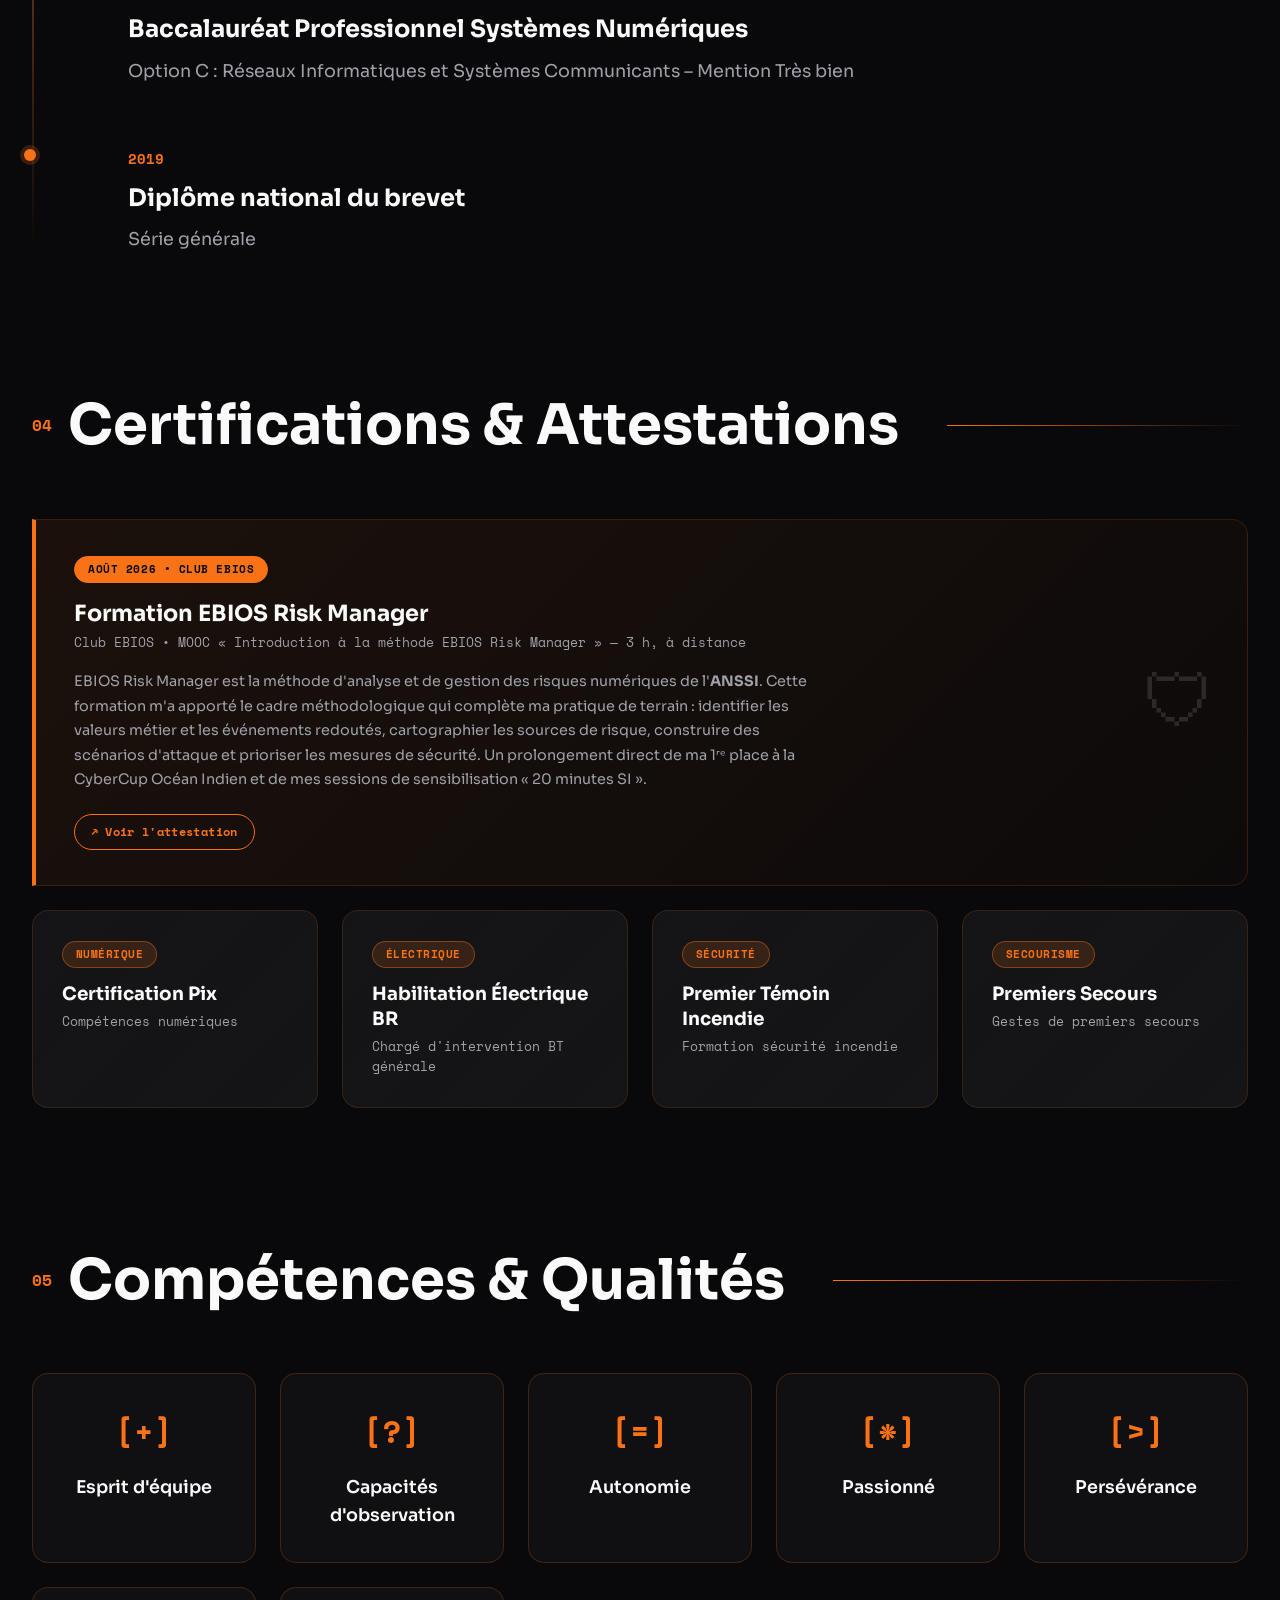
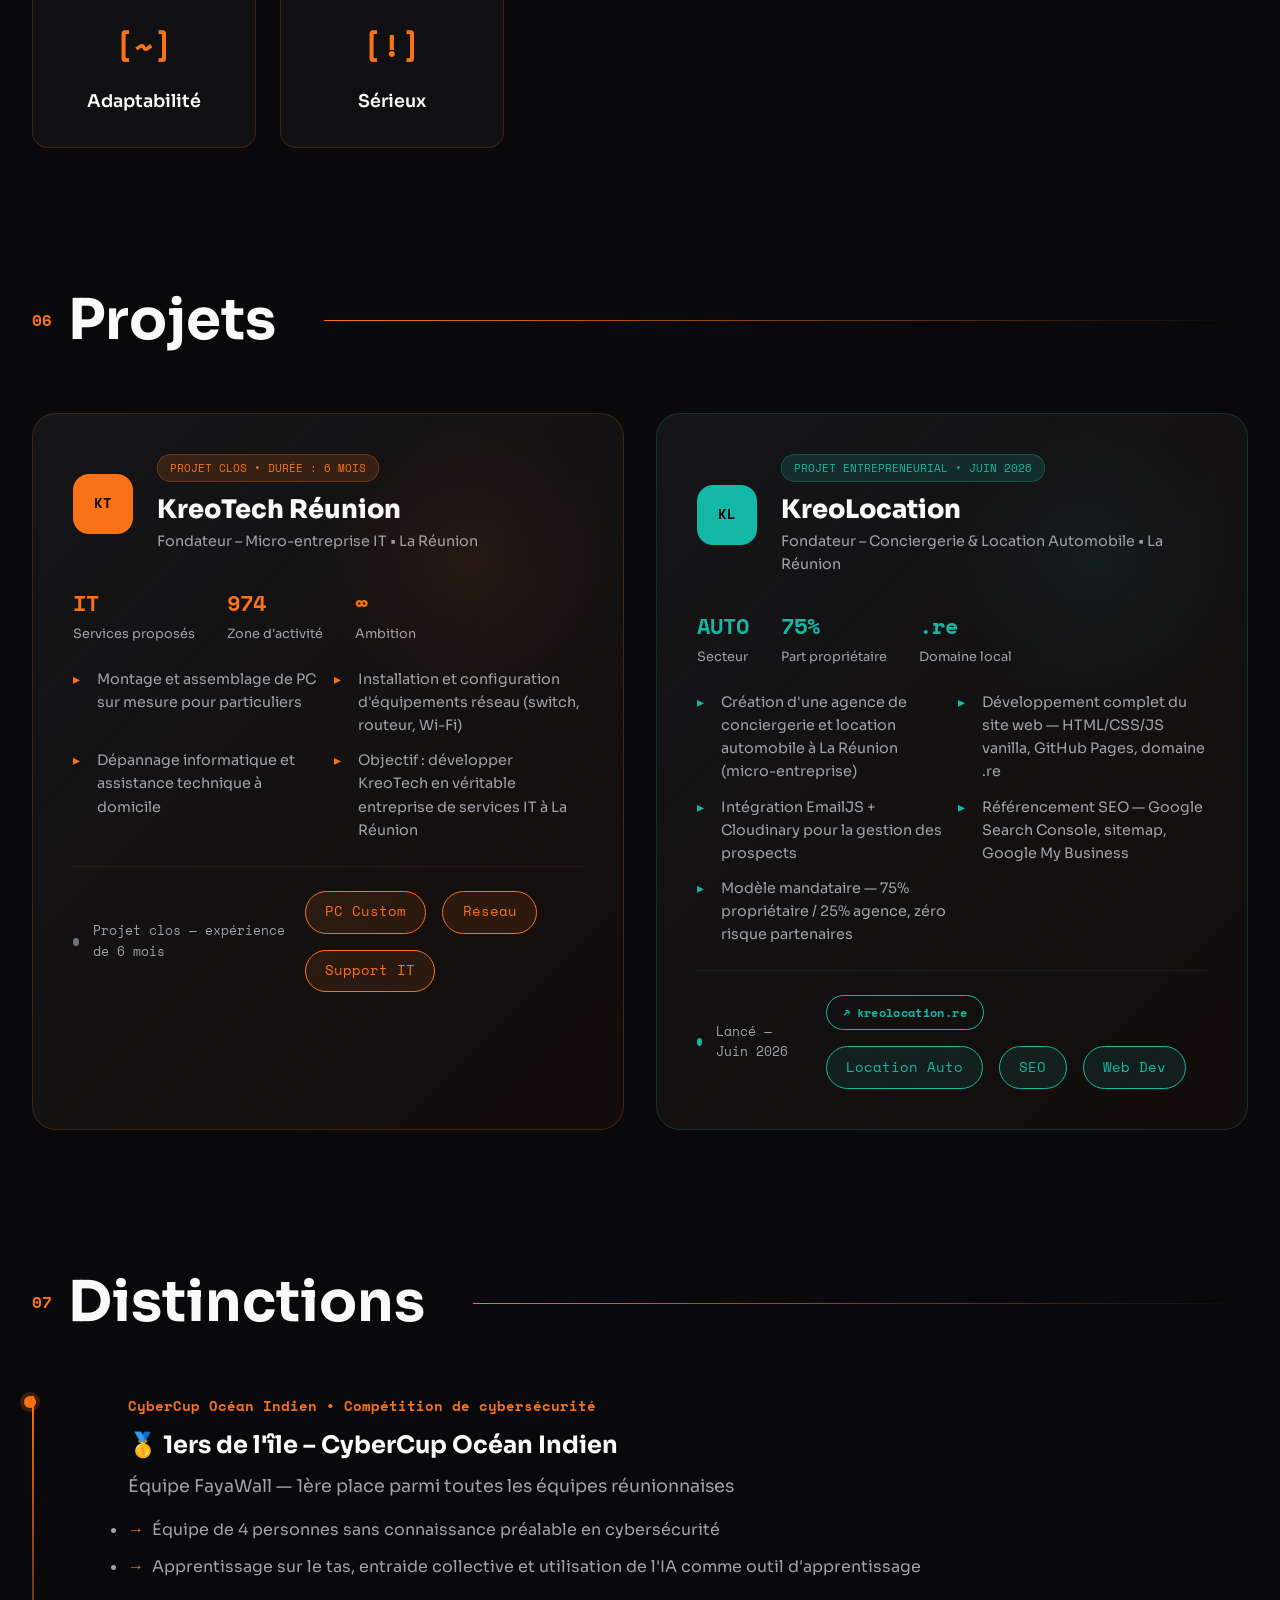
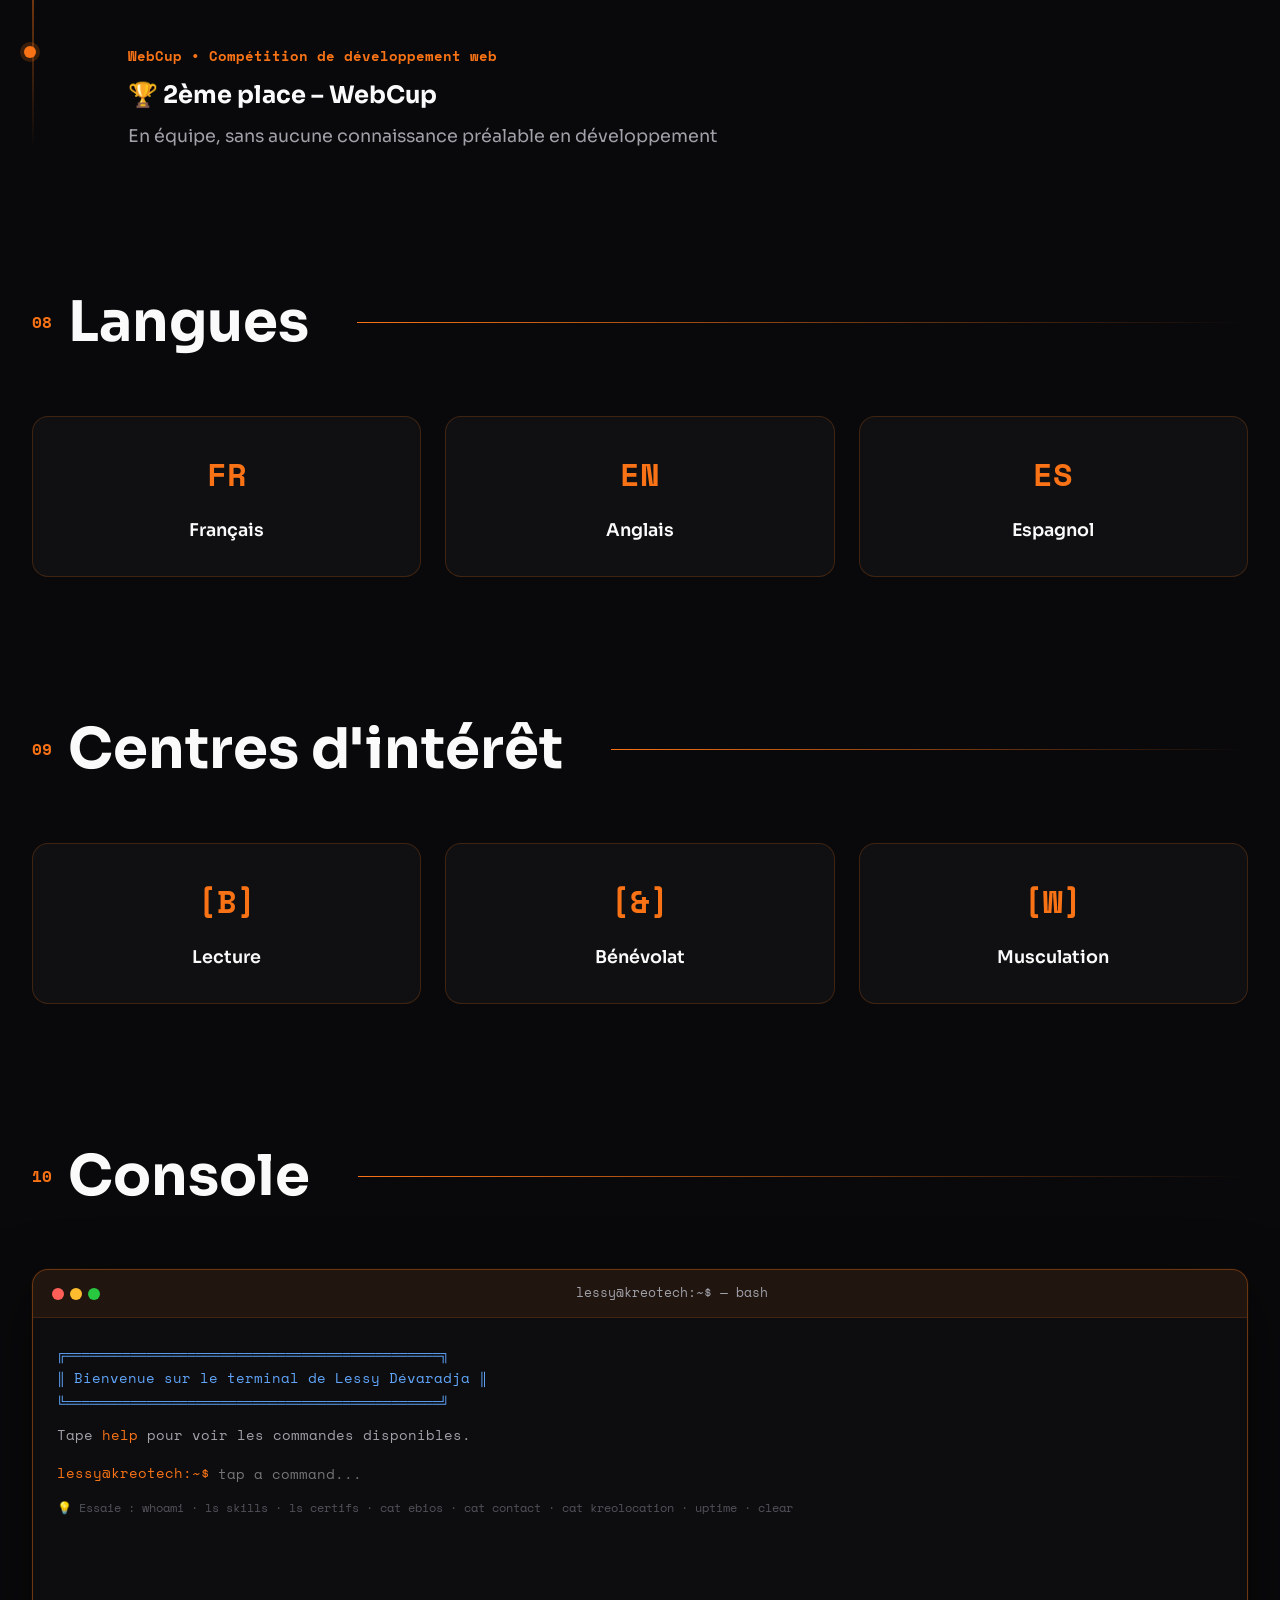
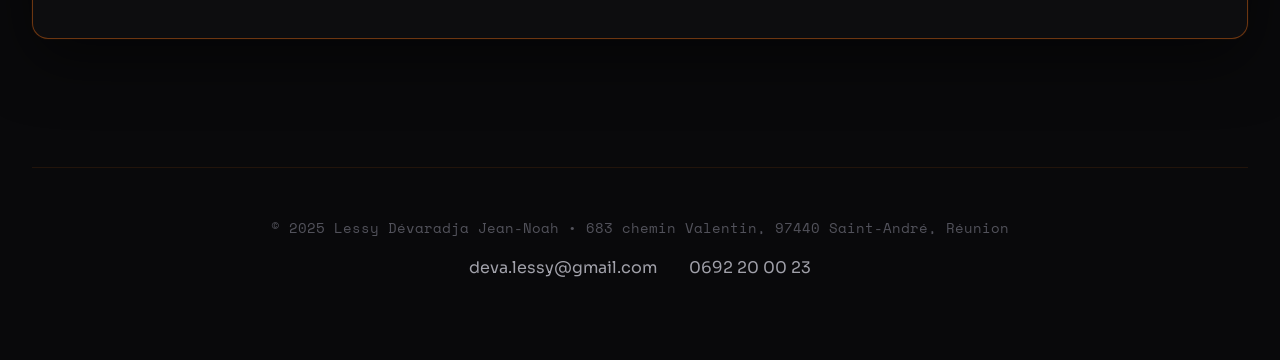
==== commit fe7afd64: "feat: Bac+3 ASRC obtenu (mention Très Bien) + bulletin final - Formation : Bachelor ASRC obtenu le 1" ====
--- a/index.html
+++ b/index.html
@@ -1665,7 +1665,7 @@
             <div class="timeline">
 
                 <div class="timeline-item">
-                    <div class="timeline-date">Septembre 2025 – Septembre 2026 (1 an) • En cours</div>
+                    <div class="timeline-date">Septembre 2025 – Septembre 2026 (1 an) • Bac+3 obtenu, mention Très Bien</div>
                     <h3 class="timeline-title">Alternance BAC+3 – Assistant SI</h3>
                     <div class="timeline-company">SEMAC (Groupe Territoires Réunion)</div>
                     <ul class="timeline-description">
@@ -1748,9 +1748,14 @@
             </div>
             <div class="timeline">
                 <div class="timeline-item">
-                    <div class="timeline-date">2025 – 2026 • En cours</div>
+                    <div class="timeline-date">2025 – 2026 • Obtenu le 15/10/2026 • Mention Très Bien</div>
                     <h3 class="timeline-title">BAC+3 – Administrateur Systèmes, Réseaux et Cybersécurité</h3>
-                    <div class="timeline-company">CCI EDN • Alternance • Titre professionnel de niveau 6 (Bac+3) en 1 an</div>
+                    <div class="timeline-company">Bachelor ASRC • 3iL Ingénieurs &amp; CCI EDN (École du Numérique) • Alternance • Titre de niveau 6 (Bac+3) en 1 an</div>
+                    <ul class="timeline-description">
+                        <li>Moyenne générale : 16,11/20 — tous les blocs de compétences validés</li>
+                        <li>Projet de fin d'études (PEP) : 17/20 à l'écrit et 17/20 à l'oral</li>
+                    </ul>
+                    <a href="diplomes/bulletin-bachelor-asrc-2025-2026.pdf" target="_blank" rel="noopener" class="cert-link">Voir le bulletin</a>
                 </div>
                 <div class="timeline-item">
                     <div class="timeline-date">2023 – 2025</div>
@@ -2195,7 +2200,7 @@
   neofetch        — infos système complètes`,
 
             whoami: () => `<span style="color:#a1efbd">lessy-devaradja-jean-noah</span>
-Administrateur Systèmes, Réseaux &amp; Cybersécurité (Bac+3, en cours)
+Administrateur Systèmes, Réseaux &amp; Cybersécurité (Bac+3, mention Très Bien)
 Réunion 974
 Alternant @ SEMAC • Fondateur KreoTech &amp; KreoLocation`,
 
@@ -2215,7 +2220,7 @@
 <span style="color:#60a5fa">-rw-r--r--</span>  cahiers-des-charges.md`,
 
             'ls formations': () => `<span style="color:#a1efbd">[2025-2026]</span> Titre Admin. Systèmes, Réseaux &amp; Cybersécurité
-            Niveau 6 (Bac+3) — CCI EDN (en cours)
+            Niveau 6 (Bac+3) — 3iL &amp; CCI EDN — Mention TB (16,11/20)
 <span style="color:#a1efbd">[2023-2025]</span> Technicien Supérieur Systèmes et Réseaux (Bac+2)
             Alternance SEMAC
 <span style="color:#a1efbd">[2019-2023]</span> Bac Pro Systèmes Numériques — Mention TB
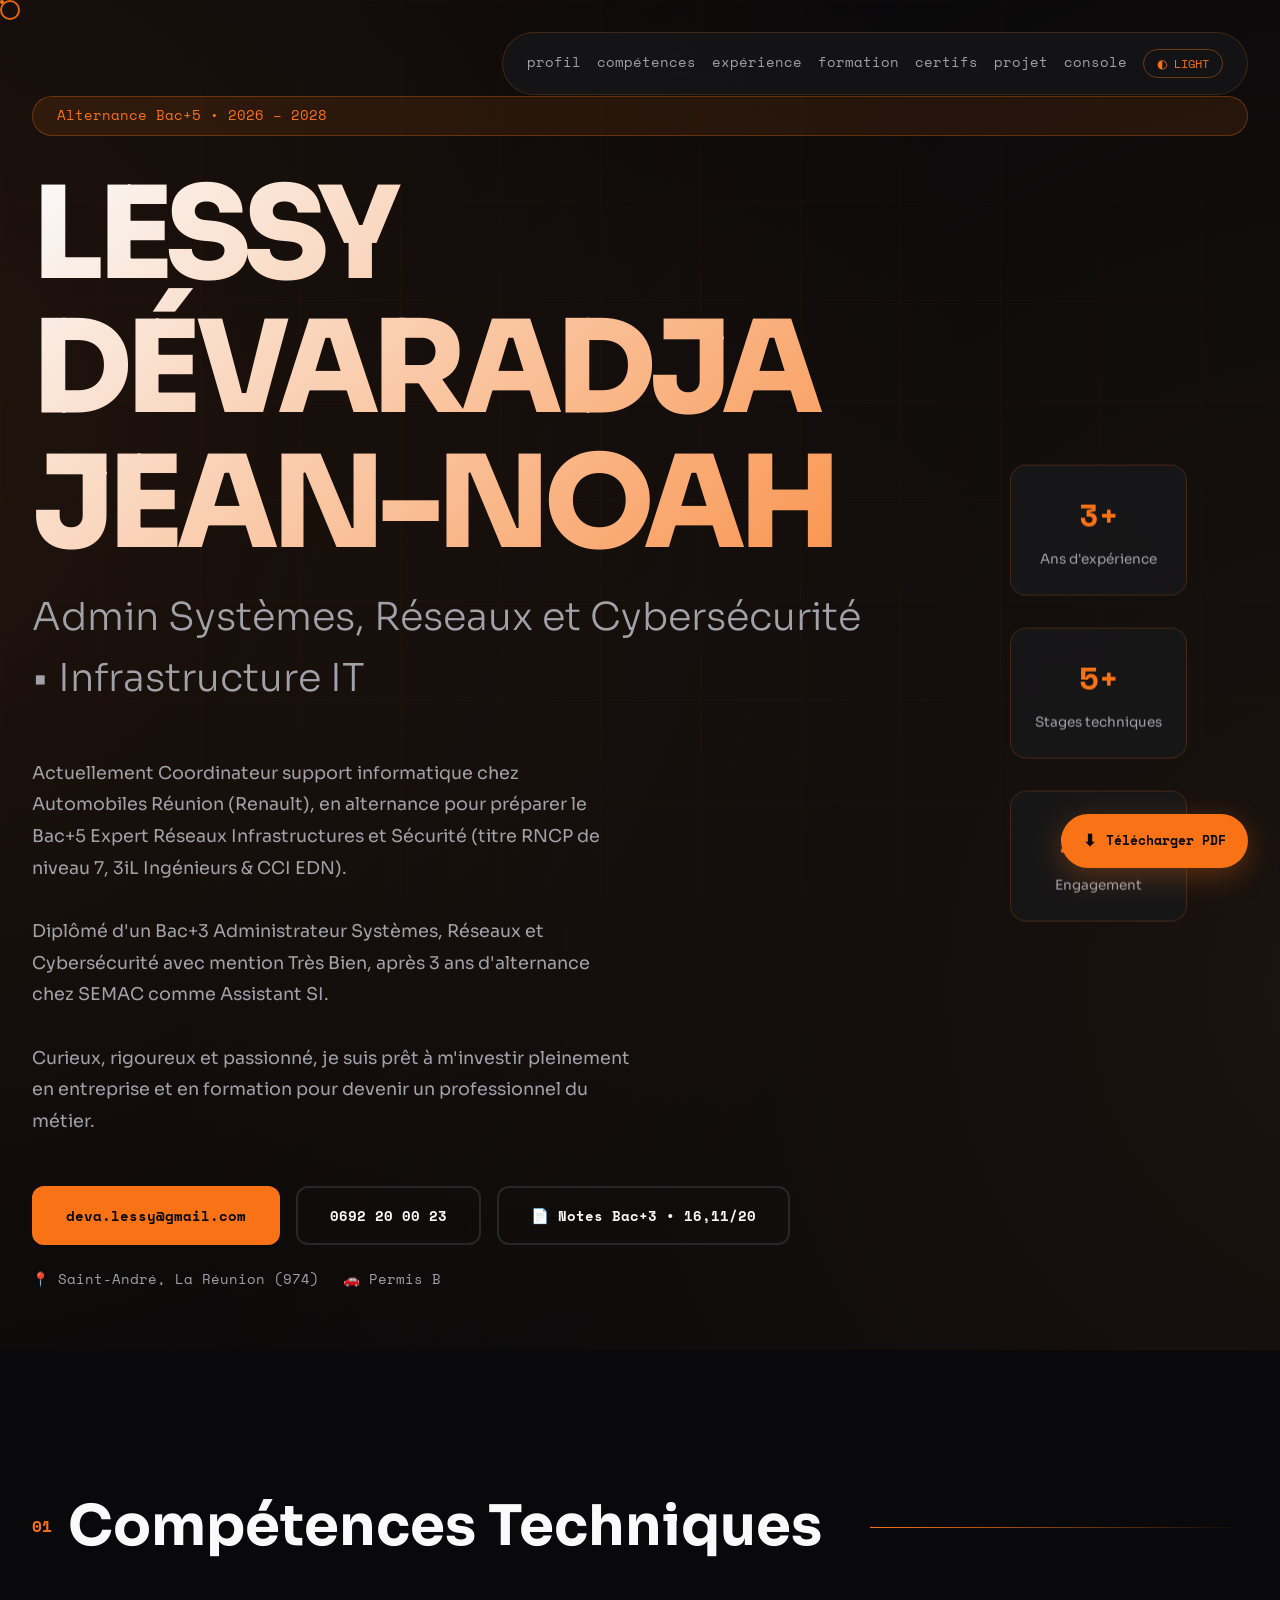
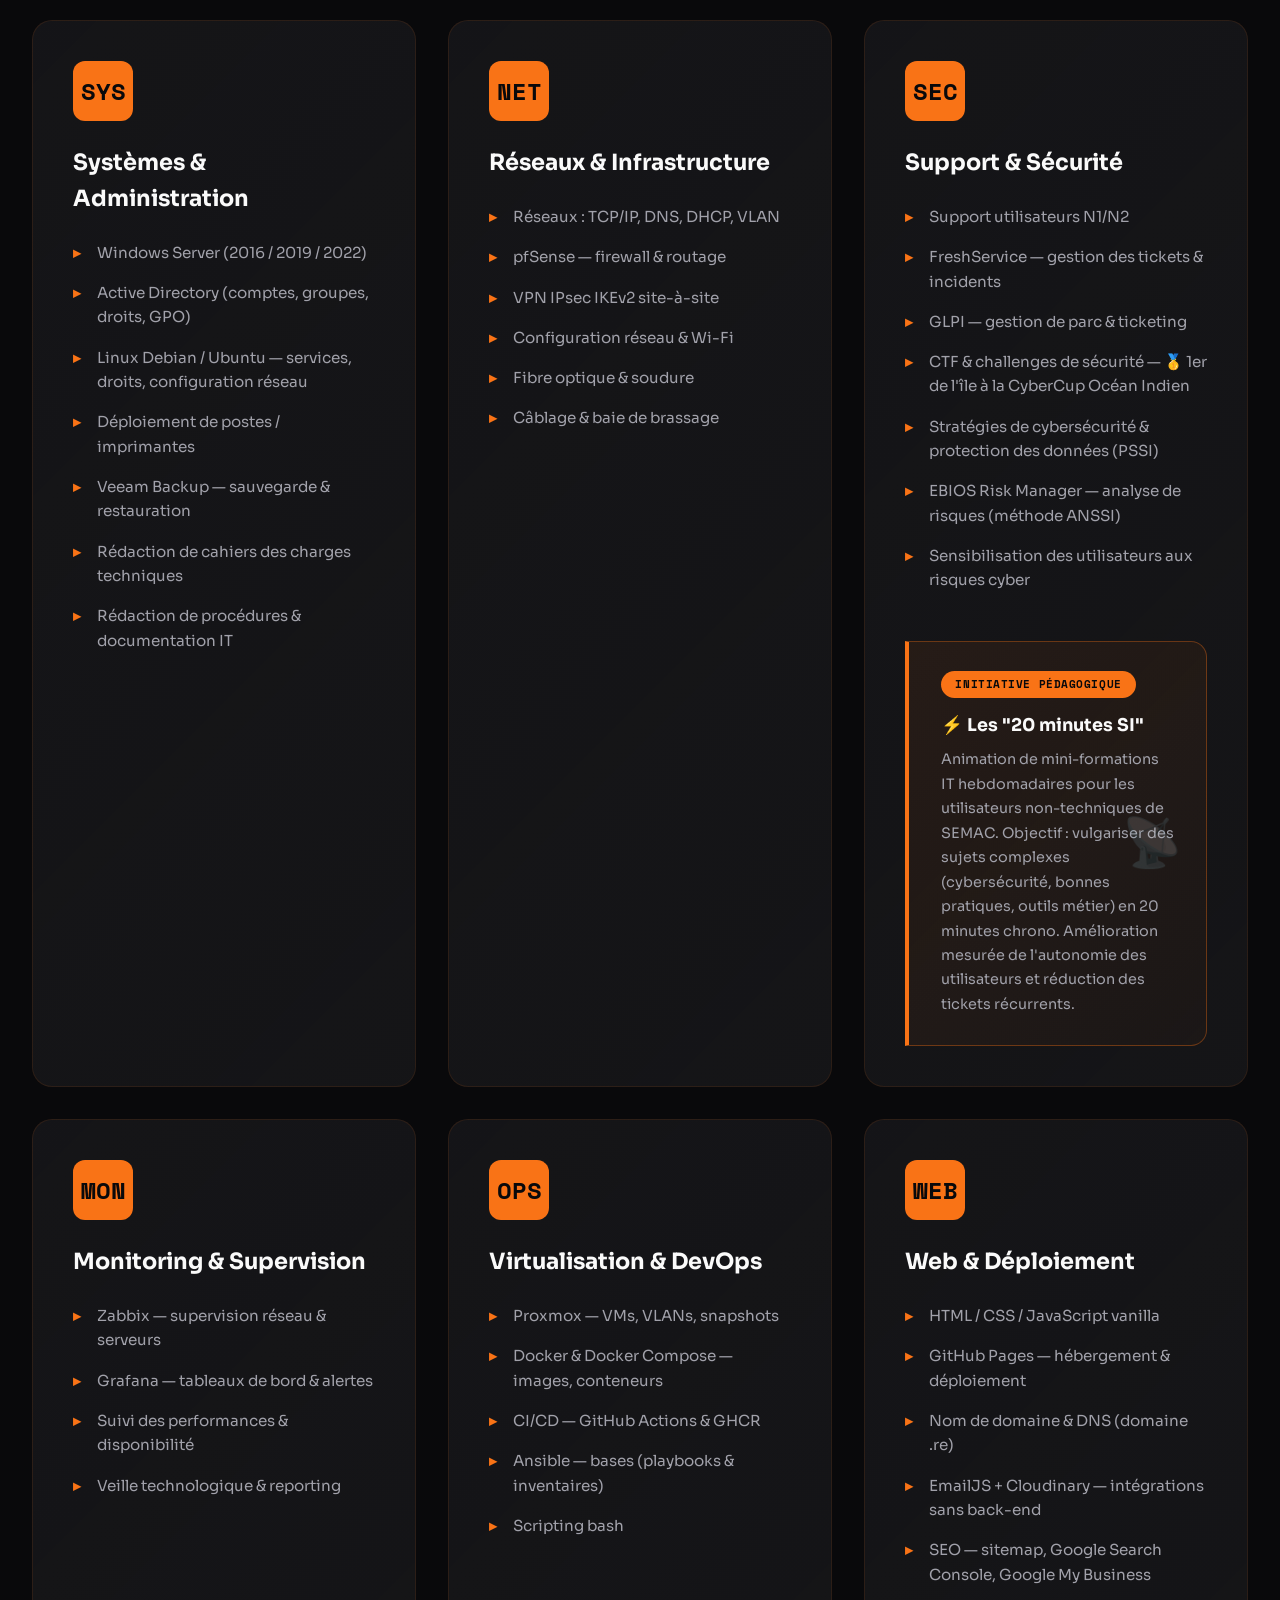
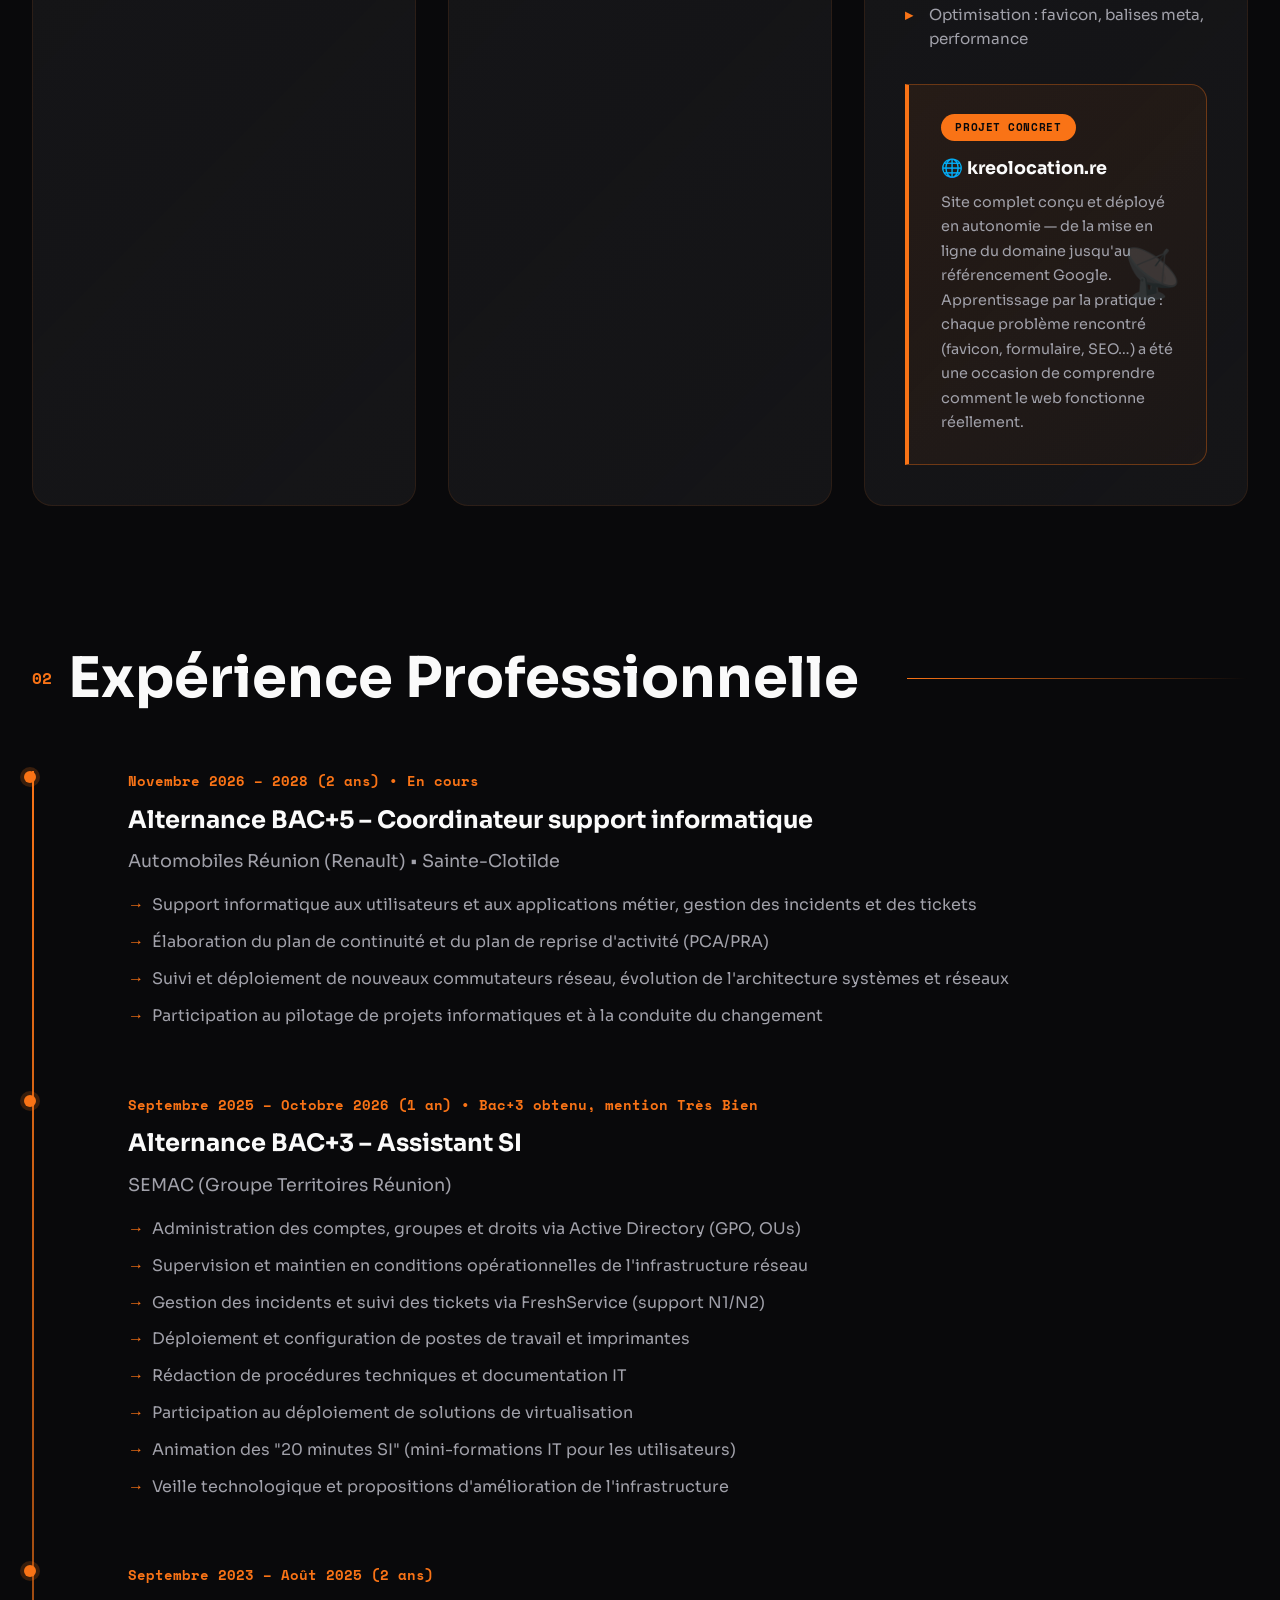
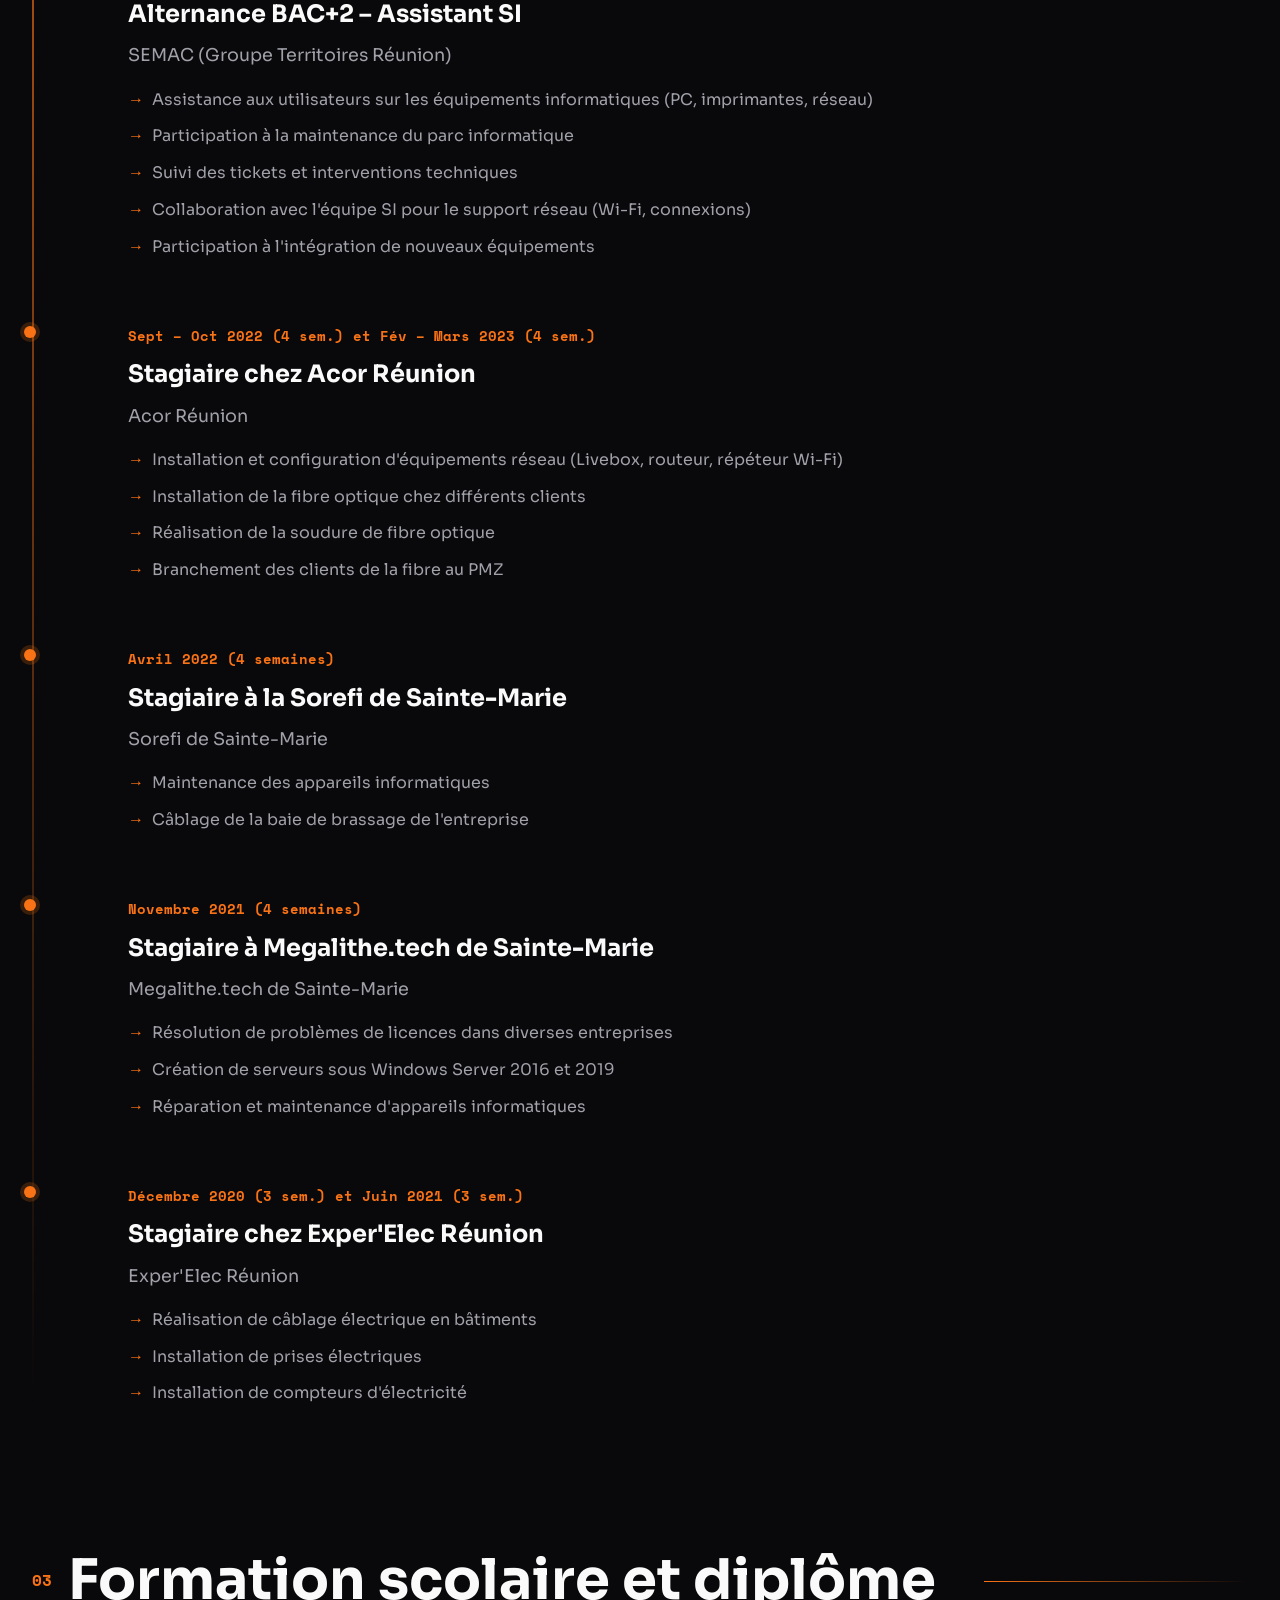
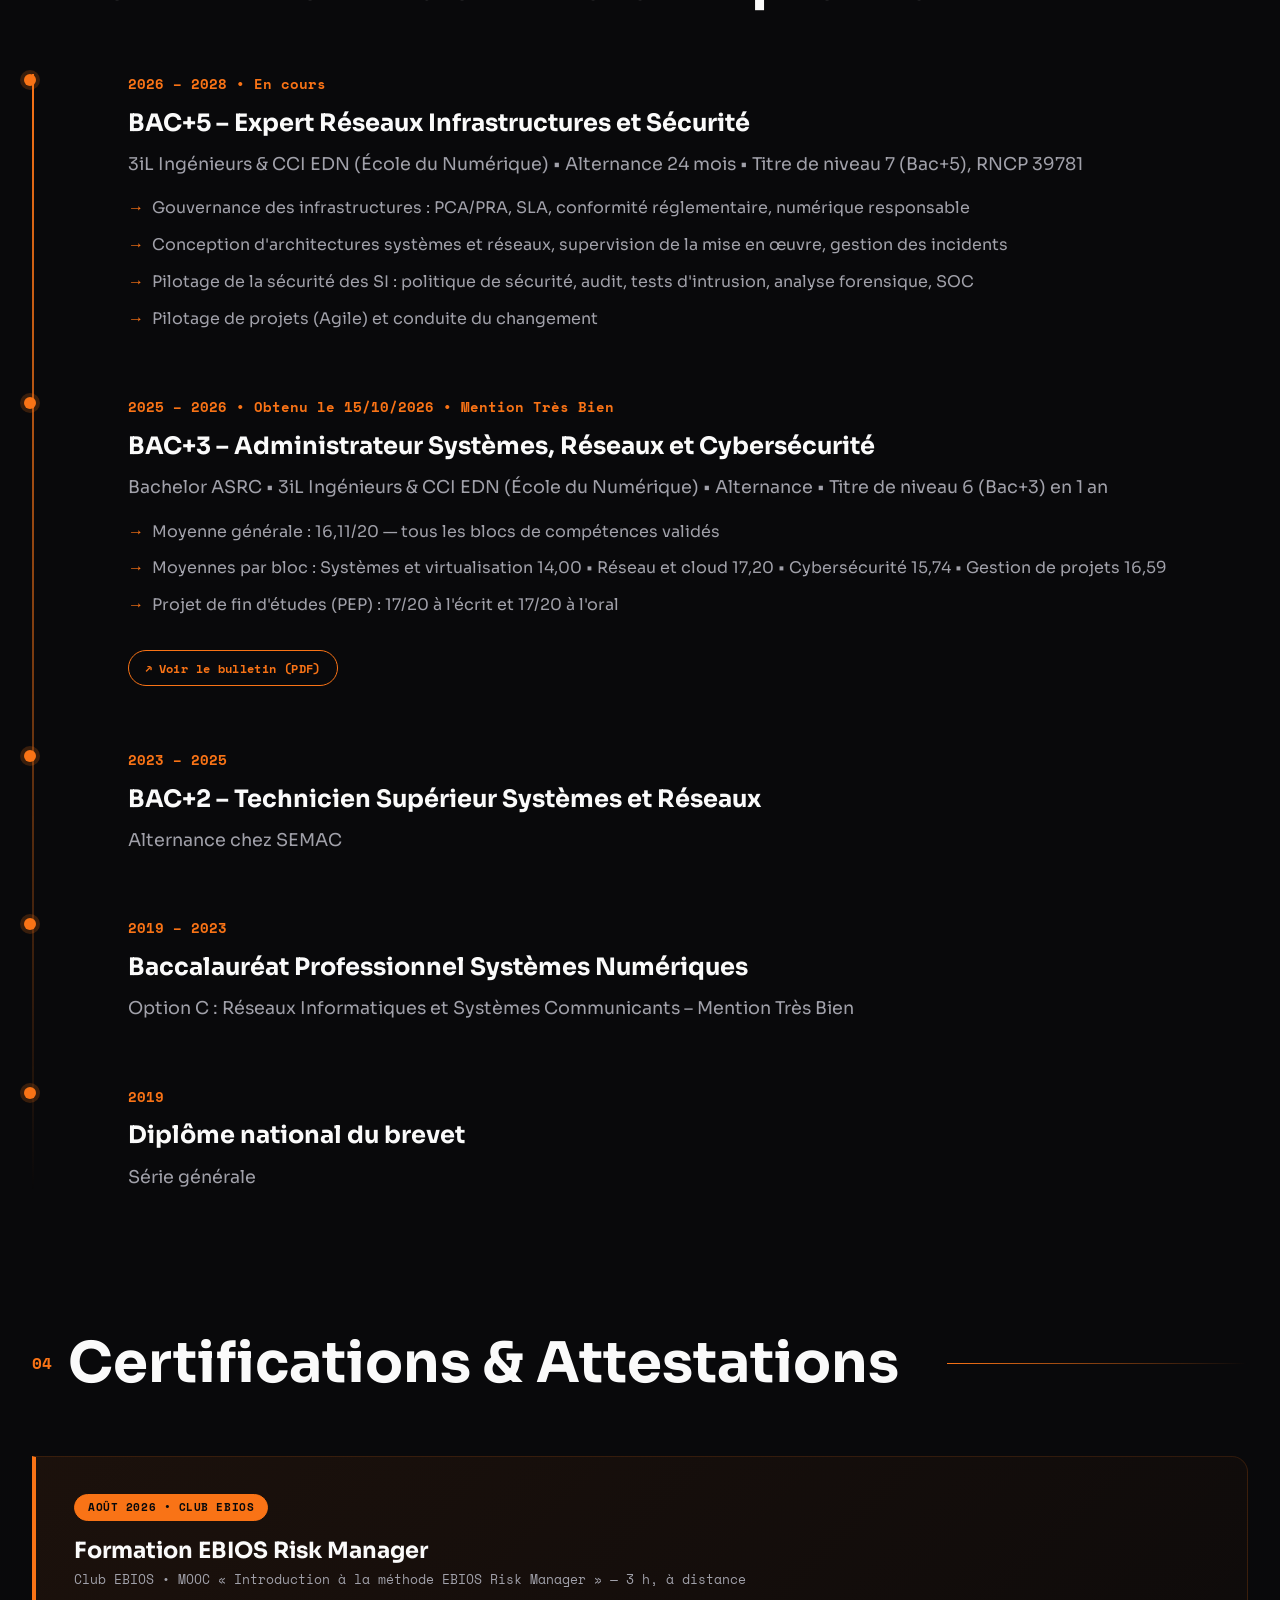
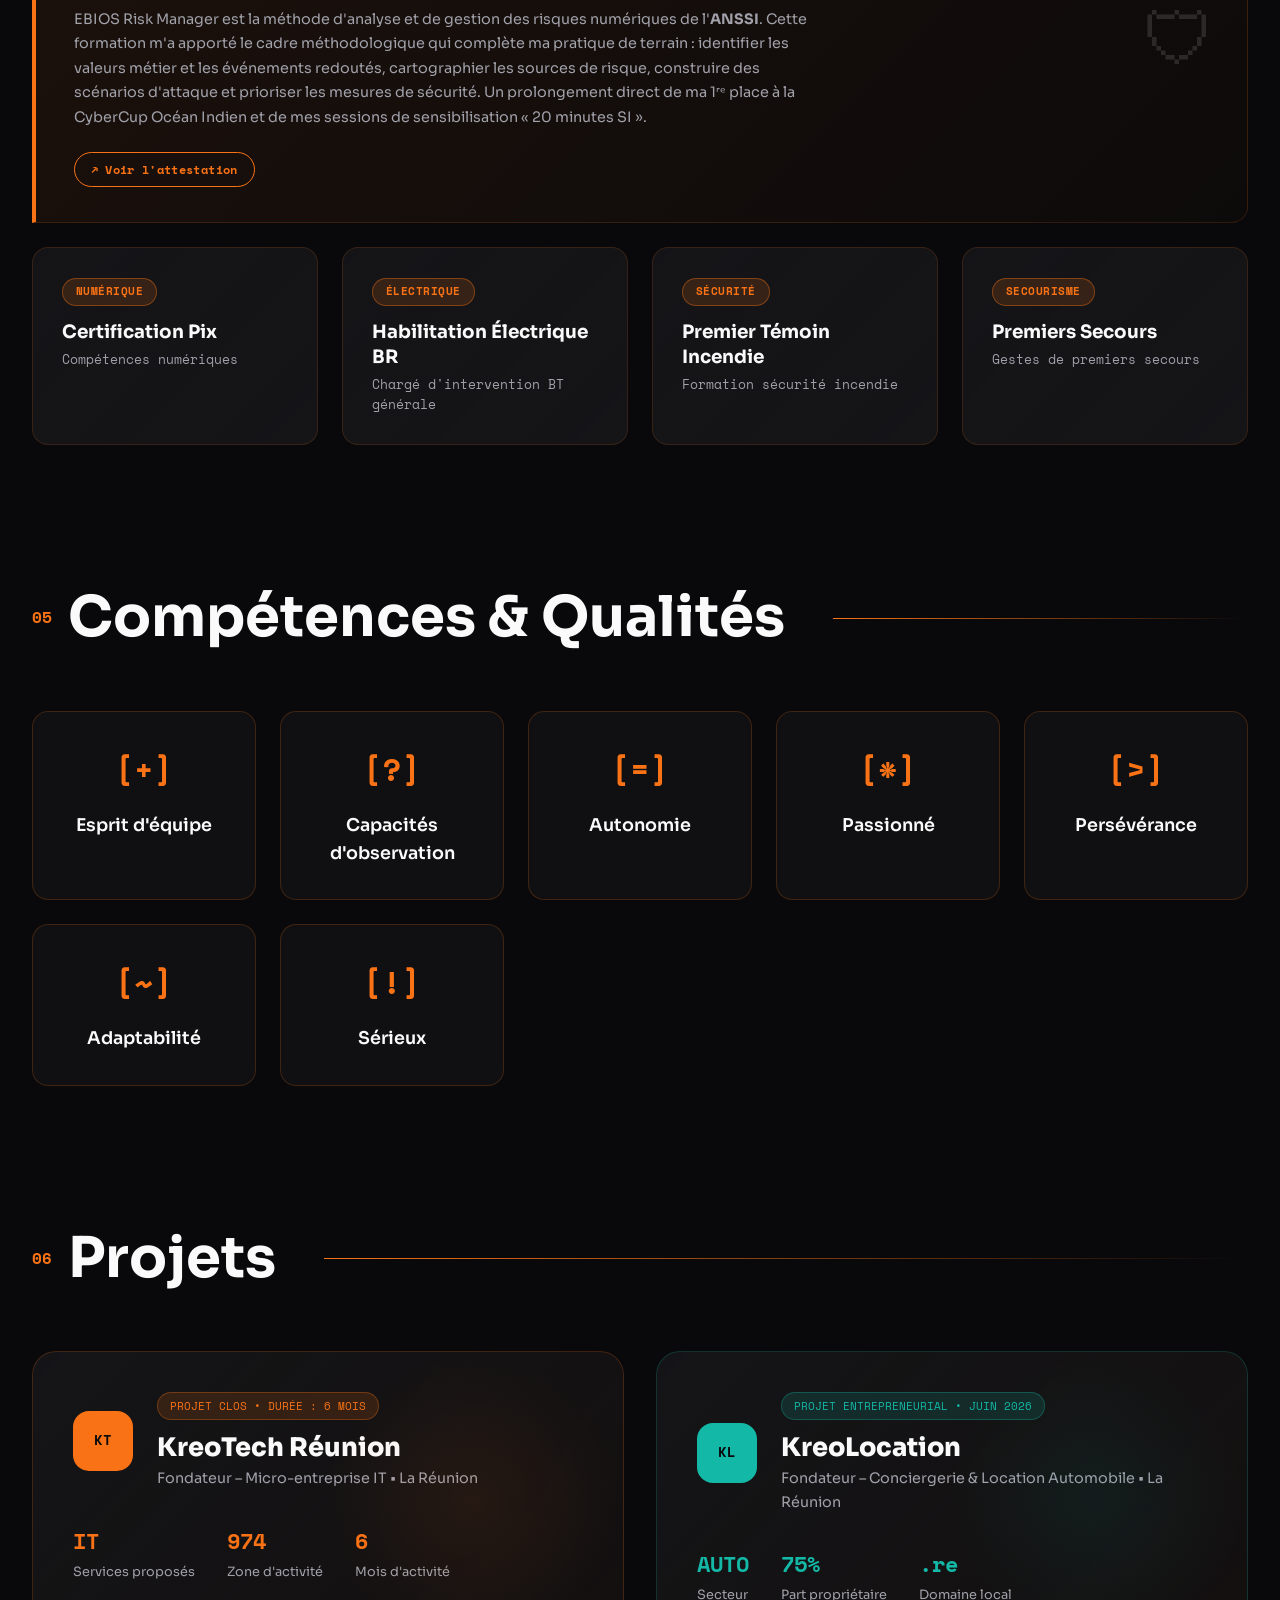
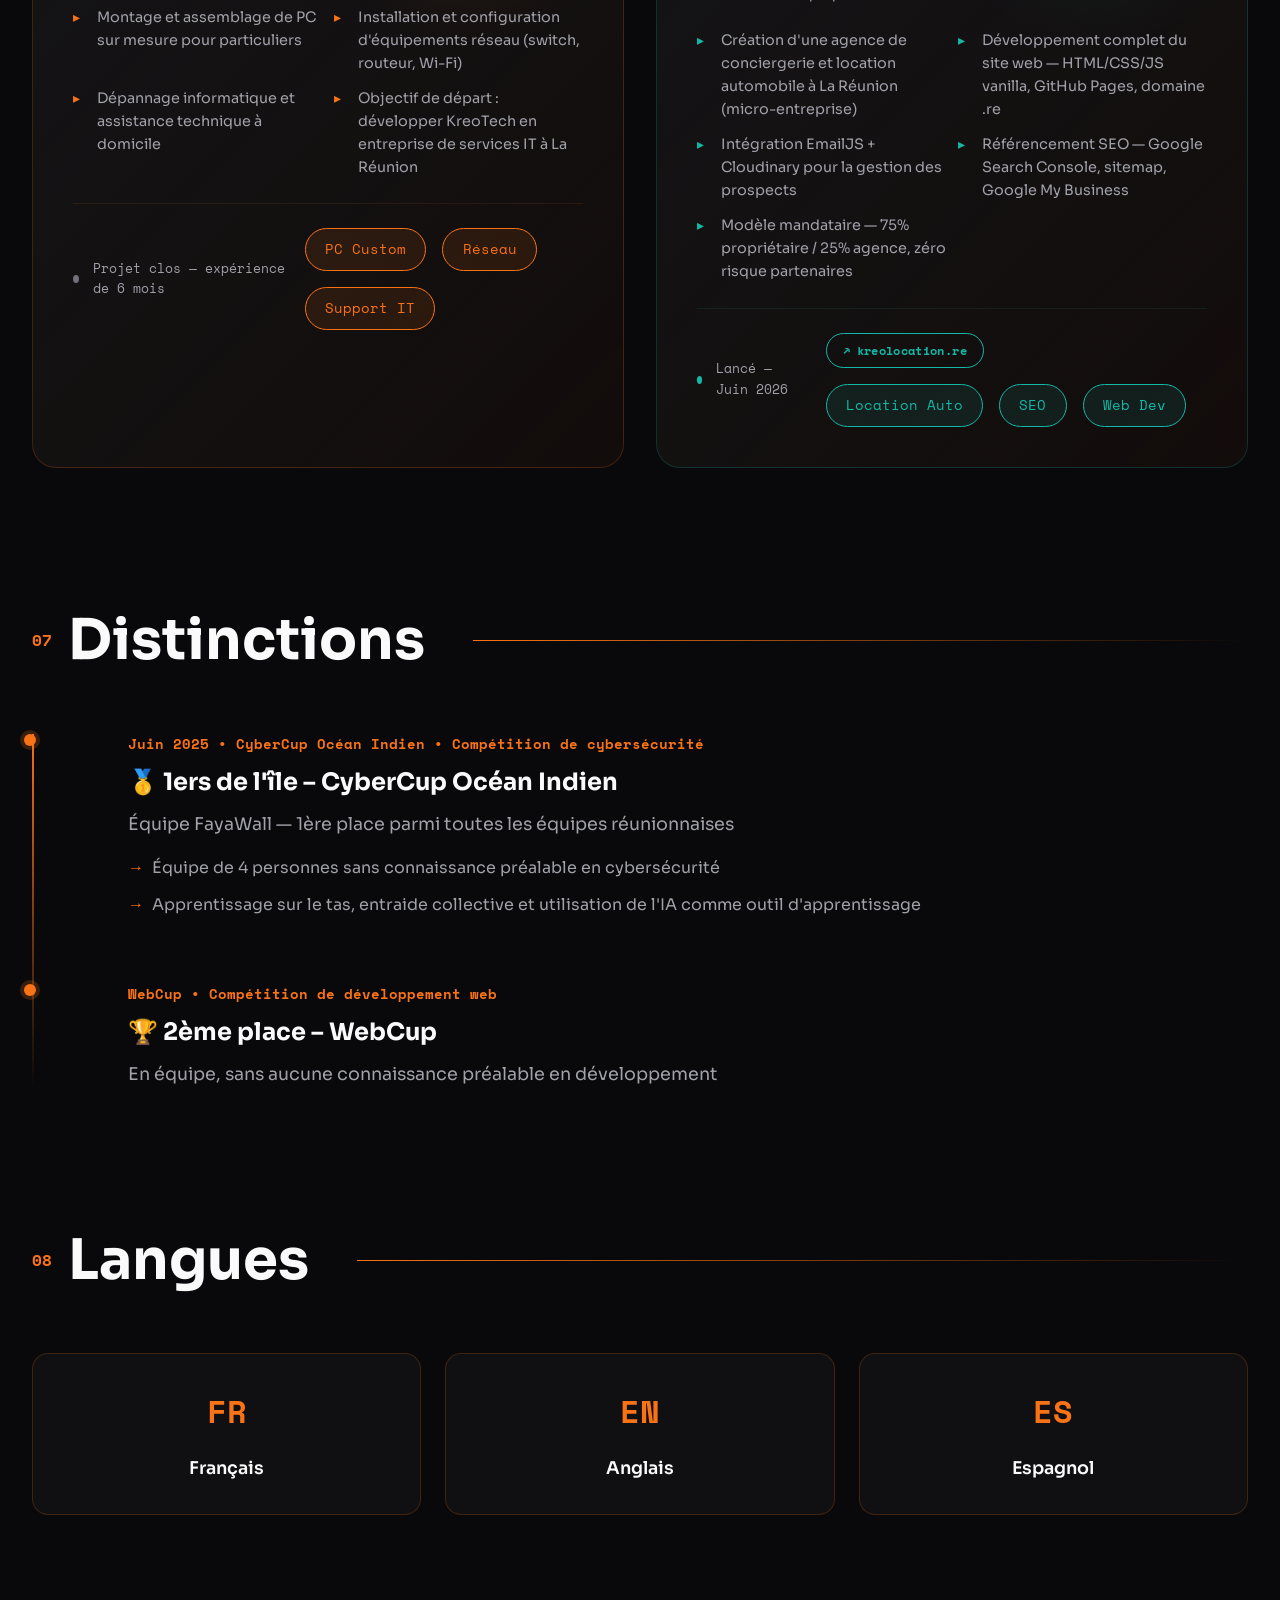
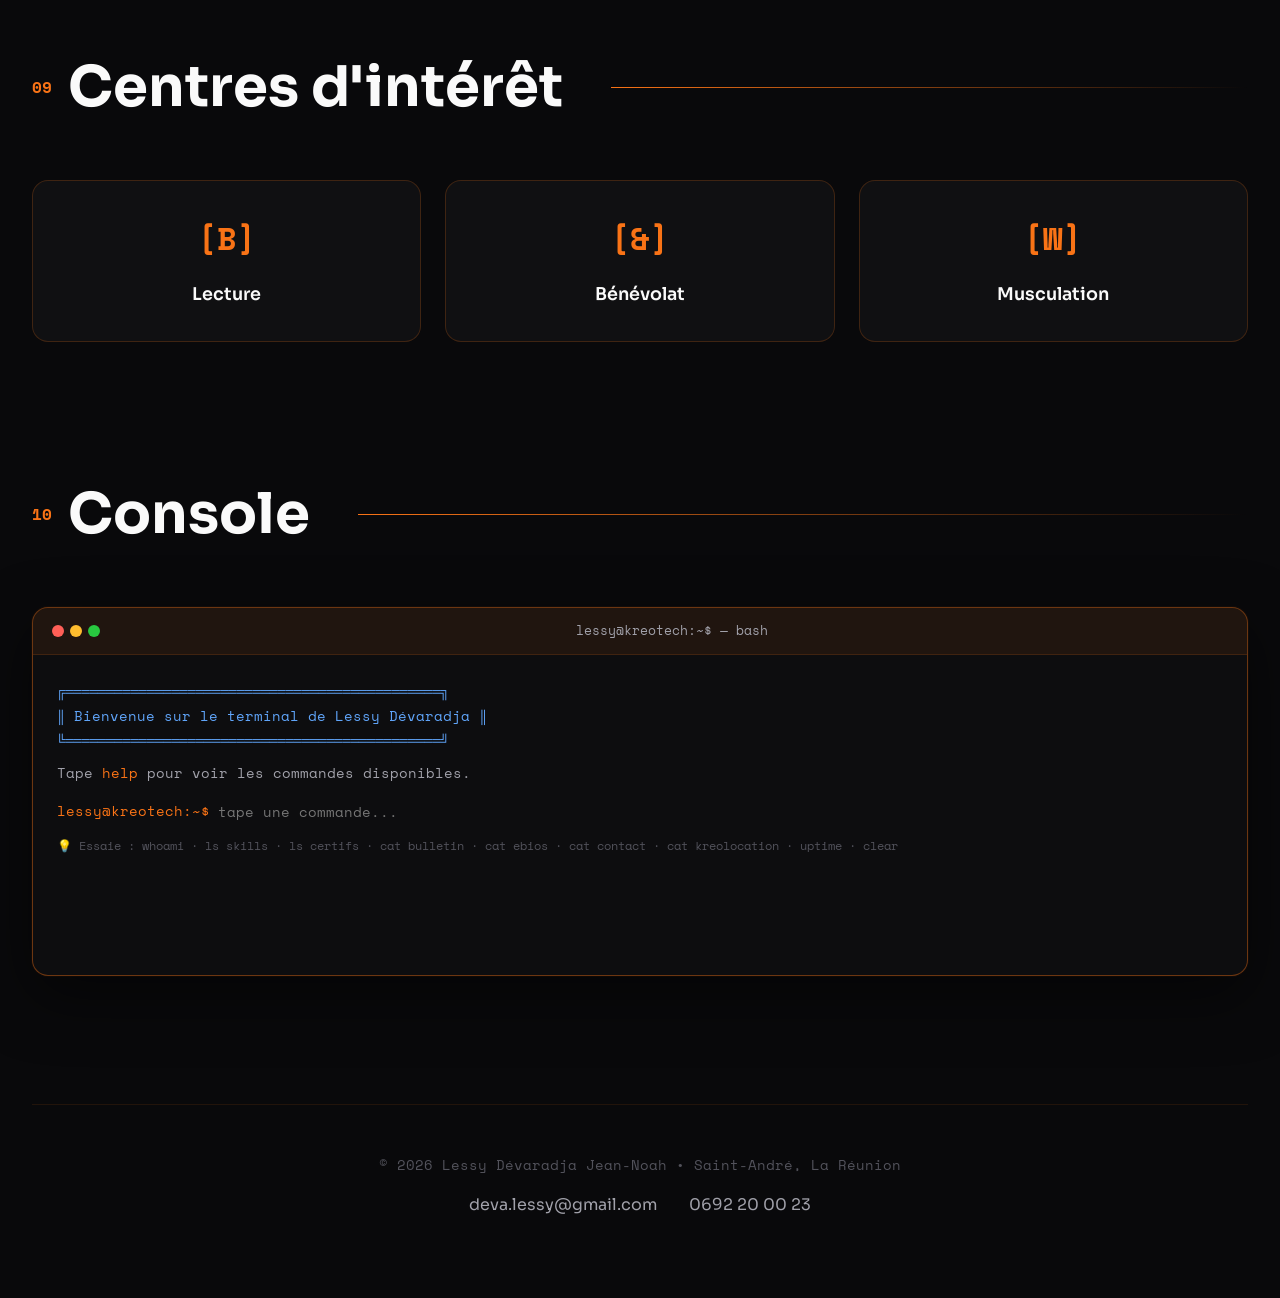
==== commit 797928df: "feat: Bac+5 et alternance Automobiles Réunion, accès au bulletin, compétences complétées, correction" ====
--- a/index.html
+++ b/index.html
@@ -967,6 +967,7 @@
         .timeline-description {
             color: var(--text-secondary);
             line-height: 1.8;
+            list-style: none;
         }
 
         .timeline-description li {
@@ -1454,12 +1455,18 @@
         /* ============================================================
            RESPONSIVE
         ============================================================ */
+        /* Grand écran : le sous-titre s'arrête avant les cartes stats flottantes */
+        @media (min-width: 1025px) {
+            .hero h2 { max-width: 70%; }
+        }
+
         @media (max-width: 1024px) {
             .floating-stats {
                 position: relative;
                 right: auto; top: auto;
                 transform: none;
                 flex-direction: row;
+                flex-wrap: wrap;
                 margin: 3rem 0;
             }
 
@@ -1476,6 +1483,11 @@
         @media (max-width: 768px) {
             .hero { min-height: auto; }
             .section, .terminal-section { margin: 4rem 0; }
+
+            .floating-stats { gap: 0.75rem; flex-wrap: nowrap; }
+            .stat-card { flex: 1; min-width: 0; padding: 1rem 0.5rem; }
+            .stat-number { font-size: 1.5rem; }
+            .stat-label { font-size: 0.75rem; }
 
             .timeline { padding-left: 2rem; }
             .timeline-item { padding-left: 1rem; }
@@ -1532,25 +1544,26 @@
 
         <!-- ========== HERO / PROFIL ========== -->
         <section class="hero" id="profil">
-            <div class="hero-badge">Disponible pour nouvelles opportunités</div>
+            <div class="hero-badge">Alternance Bac+5 • 2026 – 2028</div>
 
             <h1>LESSY<br>DÉVARADJA<br>JEAN-NOAH</h1>
 
             <h2>Admin Systèmes, Réseaux et Cybersécurité • Infrastructure IT</h2>
 
             <p class="hero-description">
-                Actuellement en alternance chez SEMAC comme Assistant SI, j'ai développé de bonnes bases en administration systèmes et réseaux.<br><br>
-                Je souhaite intégrer votre entreprise pour renforcer mes compétences et continuer à progresser dans l'infrastructure informatique.<br><br>
+                Actuellement Coordinateur support informatique chez Automobiles Réunion (Renault), en alternance pour préparer le Bac+5 Expert Réseaux Infrastructures et Sécurité (titre RNCP de niveau 7, 3iL Ingénieurs &amp; CCI EDN).<br><br>
+                Diplômé d'un Bac+3 Administrateur Systèmes, Réseaux et Cybersécurité avec mention Très Bien, après 3 ans d'alternance chez SEMAC comme Assistant SI.<br><br>
                 Curieux, rigoureux et passionné, je suis prêt à m'investir pleinement en entreprise et en formation pour devenir un professionnel du métier.
             </p>
 
             <div class="hero-cta">
                 <a href="mailto:deva.lessy@gmail.com" class="btn btn-primary">deva.lessy@gmail.com</a>
                 <a href="tel:0692200023" class="btn btn-secondary">0692 20 00 23</a>
+                <a href="diplomes/bulletin-bachelor-asrc-2025-2026.pdf" target="_blank" rel="noopener" class="btn btn-secondary">📄 Notes Bac+3 • 16,11/20</a>
             </div>
 
             <div class="hero-info">
-                <span>📍 683 chemin Valentin, 97440 Saint-André</span>
+                <span>📍 Saint-André, La Réunion (974)</span>
                 <span>🚗 Permis B</span>
             </div>
 
@@ -1586,6 +1599,7 @@
                     <ul class="skill-list">
                         <li>Windows Server (2016 / 2019 / 2022)</li>
                         <li>Active Directory (comptes, groupes, droits, GPO)</li>
+                        <li>Linux Debian / Ubuntu — services, droits, configuration réseau</li>
                         <li>Déploiement de postes / imprimantes</li>
                         <li>Veeam Backup — sauvegarde &amp; restauration</li>
                         <li>Rédaction de cahiers des charges techniques</li>
@@ -1598,6 +1612,7 @@
                     <ul class="skill-list">
                         <li>Réseaux : TCP/IP, DNS, DHCP, VLAN</li>
                         <li>pfSense — firewall &amp; routage</li>
+                        <li>VPN IPsec IKEv2 site-à-site</li>
                         <li>Configuration réseau &amp; Wi-Fi</li>
                         <li>Fibre optique &amp; soudure</li>
                         <li>Câblage &amp; baie de brassage</li>
@@ -1610,8 +1625,10 @@
                         <li>Support utilisateurs N1/N2</li>
                         <li>FreshService — gestion des tickets &amp; incidents</li>
                         <li>GLPI — gestion de parc &amp; ticketing</li>
-                        <li>Cybersécurité (mots de passe, antivirus)</li>
+                        <li>CTF &amp; challenges de sécurité — 🥇 1er de l'île à la CyberCup Océan Indien</li>
+                        <li>Stratégies de cybersécurité &amp; protection des données (PSSI)</li>
                         <li>EBIOS Risk Manager — analyse de risques (méthode ANSSI)</li>
+                        <li>Sensibilisation des utilisateurs aux risques cyber</li>
                     </ul>
 
                     <!-- Bloc "20 minutes SI" -->
@@ -1631,6 +1648,17 @@
                         <li>Grafana — tableaux de bord &amp; alertes</li>
                         <li>Suivi des performances &amp; disponibilité</li>
                         <li>Veille technologique &amp; reporting</li>
+                    </ul>
+                </div>
+                <div class="skill-card">
+                    <div class="skill-icon">OPS</div>
+                    <h3 class="skill-title">Virtualisation &amp; DevOps</h3>
+                    <ul class="skill-list">
+                        <li>Proxmox — VMs, VLANs, snapshots</li>
+                        <li>Docker &amp; Docker Compose — images, conteneurs</li>
+                        <li>CI/CD — GitHub Actions &amp; GHCR</li>
+                        <li>Ansible — bases (playbooks &amp; inventaires)</li>
+                        <li>Scripting bash</li>
                     </ul>
                 </div>
                 <div class="skill-card">
@@ -1665,7 +1693,19 @@
             <div class="timeline">
 
                 <div class="timeline-item">
-                    <div class="timeline-date">Septembre 2025 – Septembre 2026 (1 an) • Bac+3 obtenu, mention Très Bien</div>
+                    <div class="timeline-date">Novembre 2026 – 2028 (2 ans) • En cours</div>
+                    <h3 class="timeline-title">Alternance BAC+5 – Coordinateur support informatique</h3>
+                    <div class="timeline-company">Automobiles Réunion (Renault) • Sainte-Clotilde</div>
+                    <ul class="timeline-description">
+                        <li>Support informatique aux utilisateurs et aux applications métier, gestion des incidents et des tickets</li>
+                        <li>Élaboration du plan de continuité et du plan de reprise d'activité (PCA/PRA)</li>
+                        <li>Suivi et déploiement de nouveaux commutateurs réseau, évolution de l'architecture systèmes et réseaux</li>
+                        <li>Participation au pilotage de projets informatiques et à la conduite du changement</li>
+                    </ul>
+                </div>
+
+                <div class="timeline-item">
+                    <div class="timeline-date">Septembre 2025 – Octobre 2026 (1 an) • Bac+3 obtenu, mention Très Bien</div>
                     <h3 class="timeline-title">Alternance BAC+3 – Assistant SI</h3>
                     <div class="timeline-company">SEMAC (Groupe Territoires Réunion)</div>
                     <ul class="timeline-description">
@@ -1710,7 +1750,7 @@
                     <h3 class="timeline-title">Stagiaire à la Sorefi de Sainte-Marie</h3>
                     <div class="timeline-company">Sorefi de Sainte-Marie</div>
                     <ul class="timeline-description">
-                        <li>Assurer la maintenance des appareils informatiques</li>
+                        <li>Maintenance des appareils informatiques</li>
                         <li>Câblage de la baie de brassage de l'entreprise</li>
                     </ul>
                 </div>
@@ -1720,9 +1760,9 @@
                     <h3 class="timeline-title">Stagiaire à Megalithe.tech de Sainte-Marie</h3>
                     <div class="timeline-company">Megalithe.tech de Sainte-Marie</div>
                     <ul class="timeline-description">
-                        <li>Résolution de problème de licence dans diverses entreprises</li>
-                        <li>Création de Serveur sous Windows Serveur 2016, 2019</li>
-                        <li>Réparation et maintenance d'appareils informatique</li>
+                        <li>Résolution de problèmes de licences dans diverses entreprises</li>
+                        <li>Création de serveurs sous Windows Server 2016 et 2019</li>
+                        <li>Réparation et maintenance d'appareils informatiques</li>
                     </ul>
                 </div>
 
@@ -1748,14 +1788,26 @@
             </div>
             <div class="timeline">
                 <div class="timeline-item">
+                    <div class="timeline-date">2026 – 2028 • En cours</div>
+                    <h3 class="timeline-title">BAC+5 – Expert Réseaux Infrastructures et Sécurité</h3>
+                    <div class="timeline-company">3iL Ingénieurs &amp; CCI EDN (École du Numérique) • Alternance 24 mois • Titre de niveau 7 (Bac+5), RNCP 39781</div>
+                    <ul class="timeline-description">
+                        <li>Gouvernance des infrastructures&nbsp;: PCA/PRA, SLA, conformité réglementaire, numérique responsable</li>
+                        <li>Conception d'architectures systèmes et réseaux, supervision de la mise en œuvre, gestion des incidents</li>
+                        <li>Pilotage de la sécurité des SI&nbsp;: politique de sécurité, audit, tests d'intrusion, analyse forensique, SOC</li>
+                        <li>Pilotage de projets (Agile) et conduite du changement</li>
+                    </ul>
+                </div>
+                <div class="timeline-item">
                     <div class="timeline-date">2025 – 2026 • Obtenu le 15/10/2026 • Mention Très Bien</div>
                     <h3 class="timeline-title">BAC+3 – Administrateur Systèmes, Réseaux et Cybersécurité</h3>
                     <div class="timeline-company">Bachelor ASRC • 3iL Ingénieurs &amp; CCI EDN (École du Numérique) • Alternance • Titre de niveau 6 (Bac+3) en 1 an</div>
                     <ul class="timeline-description">
                         <li>Moyenne générale : 16,11/20 — tous les blocs de compétences validés</li>
+                        <li>Moyennes par bloc&nbsp;: Systèmes et virtualisation 14,00 • Réseau et cloud 17,20 • Cybersécurité 15,74 • Gestion de projets 16,59</li>
                         <li>Projet de fin d'études (PEP) : 17/20 à l'écrit et 17/20 à l'oral</li>
                     </ul>
-                    <a href="diplomes/bulletin-bachelor-asrc-2025-2026.pdf" target="_blank" rel="noopener" class="cert-link">Voir le bulletin</a>
+                    <a href="diplomes/bulletin-bachelor-asrc-2025-2026.pdf" target="_blank" rel="noopener" class="cert-link">Voir le bulletin (PDF)</a>
                 </div>
                 <div class="timeline-item">
                     <div class="timeline-date">2023 – 2025</div>
@@ -1765,7 +1817,7 @@
                 <div class="timeline-item">
                     <div class="timeline-date">2019 – 2023</div>
                     <h3 class="timeline-title">Baccalauréat Professionnel Systèmes Numériques</h3>
-                    <div class="timeline-company">Option C : Réseaux Informatiques et Systèmes Communicants – Mention Très bien</div>
+                    <div class="timeline-company">Option C : Réseaux Informatiques et Systèmes Communicants – Mention Très Bien</div>
                 </div>
                 <div class="timeline-item">
                     <div class="timeline-date">2019</div>
@@ -1872,8 +1924,8 @@
                             <span class="metric-label">Zone d'activité</span>
                         </div>
                         <div class="metric">
-                            <span class="metric-value">∞</span>
-                            <span class="metric-label">Ambition</span>
+                            <span class="metric-value">6</span>
+                            <span class="metric-label">Mois d'activité</span>
                         </div>
                     </div>
 
@@ -1881,7 +1933,7 @@
                         <li>Montage et assemblage de PC sur mesure pour particuliers</li>
                         <li>Installation et configuration d'équipements réseau (switch, routeur, Wi-Fi)</li>
                         <li>Dépannage informatique et assistance technique à domicile</li>
-                        <li>Objectif : développer KreoTech en véritable entreprise de services IT à La Réunion</li>
+                        <li>Objectif de départ : développer KreoTech en entreprise de services IT à La Réunion</li>
                     </ul>
 
                     <div class="case-study-footer">
@@ -1959,7 +2011,7 @@
             </div>
             <div class="timeline">
                 <div class="timeline-item">
-                    <div class="timeline-date">CyberCup Océan Indien • Compétition de cybersécurité</div>
+                    <div class="timeline-date">Juin 2025 • CyberCup Océan Indien • Compétition de cybersécurité</div>
                     <h3 class="timeline-title">🥇 1ers de l'île – CyberCup Océan Indien</h3>
                     <div class="timeline-company">Équipe FayaWall — 1ère place parmi toutes les équipes réunionnaises</div>
                     <ul class="timeline-description" style="margin-top:0.75rem">
@@ -2029,9 +2081,9 @@
                     </div>
                     <div class="terminal-input-row">
                         <span class="terminal-prompt-prefix">lessy@kreotech:~$</span>
-                        <input type="text" class="terminal-input" id="terminalInput" autocomplete="off" spellcheck="false" placeholder="tap a command...">
+                        <input type="text" class="terminal-input" id="terminalInput" autocomplete="off" spellcheck="false" placeholder="tape une commande...">
                     </div>
-                    <div class="terminal-hint">💡 Essaie : whoami · ls skills · ls certifs · cat ebios · cat contact · cat kreolocation · uptime · clear</div>
+                    <div class="terminal-hint">💡 Essaie : whoami · ls skills · ls certifs · cat bulletin · cat ebios · cat contact · cat kreolocation · uptime · clear</div>
                 </div>
             </div>
         </section>
@@ -2039,7 +2091,7 @@
         <!-- ========== FOOTER ========== -->
         <footer class="footer">
             <div class="footer-content">
-                © 2025 Lessy Dévaradja Jean-Noah • 683 chemin Valentin, 97440 Saint-André, Réunion
+                © 2026 Lessy Dévaradja Jean-Noah • Saint-André, La Réunion
             </div>
             <div class="footer-links">
                 <a href="mailto:deva.lessy@gmail.com" class="footer-link">deva.lessy@gmail.com</a>
@@ -2189,6 +2241,7 @@
   whoami          — identité du système
   ls skills       — liste les compétences
   ls formations   — parcours scolaire
+  cat bulletin    — résultats du Bac+3 (mention TB)
   ls certifs      — certifications &amp; attestations
   cat ebios       — formation EBIOS Risk Manager
   cat contact     — coordonnées
@@ -2200,31 +2253,59 @@
   neofetch        — infos système complètes`,
 
             whoami: () => `<span style="color:#a1efbd">lessy-devaradja-jean-noah</span>
+Étudiant Bac+5 Expert Réseaux Infrastructures &amp; Sécurité (alternance)
 Administrateur Systèmes, Réseaux &amp; Cybersécurité (Bac+3, mention Très Bien)
 Réunion 974
-Alternant @ SEMAC • Fondateur KreoTech &amp; KreoLocation`,
+Coordinateur support informatique @ Automobiles Réunion (Renault)
+Ex-alternant @ SEMAC
+Fondateur KreoTech &amp; KreoLocation`,
 
             'ls skills': () => `<span style="color:#60a5fa">drwxr-xr-x</span>  systemes/
 <span style="color:#60a5fa">drwxr-xr-x</span>  reseaux/
 <span style="color:#60a5fa">drwxr-xr-x</span>  securite/
+<span style="color:#60a5fa">drwxr-xr-x</span>  ebios-rm/
 <span style="color:#60a5fa">drwxr-xr-x</span>  support-n1-n2/
 <span style="color:#60a5fa">drwxr-xr-x</span>  windows-server/
 <span style="color:#60a5fa">drwxr-xr-x</span>  active-directory/
+<span style="color:#60a5fa">drwxr-xr-x</span>  linux/
 <span style="color:#60a5fa">drwxr-xr-x</span>  fibre-optique/
 <span style="color:#60a5fa">drwxr-xr-x</span>  pfsense/
+<span style="color:#60a5fa">drwxr-xr-x</span>  vpn-ipsec/
 <span style="color:#60a5fa">drwxr-xr-x</span>  zabbix/
 <span style="color:#60a5fa">drwxr-xr-x</span>  grafana/
+<span style="color:#60a5fa">drwxr-xr-x</span>  proxmox/
+<span style="color:#60a5fa">drwxr-xr-x</span>  docker/
+<span style="color:#60a5fa">drwxr-xr-x</span>  github-actions/
+<span style="color:#60a5fa">drwxr-xr-x</span>  ansible/
 <span style="color:#60a5fa">drwxr-xr-x</span>  veeam-backup/
 <span style="color:#60a5fa">drwxr-xr-x</span>  freshservice/
 <span style="color:#60a5fa">drwxr-xr-x</span>  glpi/
 <span style="color:#60a5fa">-rw-r--r--</span>  cahiers-des-charges.md`,
 
-            'ls formations': () => `<span style="color:#a1efbd">[2025-2026]</span> Titre Admin. Systèmes, Réseaux &amp; Cybersécurité
+            'ls formations': () => `<span style="color:#a1efbd">[2026-2028]</span> Expert Réseaux Infrastructures &amp; Sécurité (Bac+5)
+            Niveau 7 — 3iL &amp; CCI EDN — Alternance — <span style="color:var(--accent)">en cours</span>
+<span style="color:#a1efbd">[2025-2026]</span> Titre Admin. Systèmes, Réseaux &amp; Cybersécurité
             Niveau 6 (Bac+3) — 3iL &amp; CCI EDN — Mention TB (16,11/20)
 <span style="color:#a1efbd">[2023-2025]</span> Technicien Supérieur Systèmes et Réseaux (Bac+2)
             Alternance SEMAC
 <span style="color:#a1efbd">[2019-2023]</span> Bac Pro Systèmes Numériques — Mention TB
-<span style="color:#a1efbd">[2019]</span>      DNB — Série générale`,
+<span style="color:#a1efbd">[2019]</span>      DNB — Série générale
+
+<span style="color:var(--text-tertiary)">Tape</span> <span style="color:var(--accent)">cat bulletin</span> <span style="color:var(--text-tertiary)">pour les notes du Bac+3.</span>`,
+
+            'cat bulletin': () => `<span style="color:var(--accent)">╔══════════════════════════════════════╗
+║   BACHELOR ASRC 2025-2026 — 3iL      ║
+╚══════════════════════════════════════╝</span>
+BC01 Systèmes &amp; virtualisation  <span style="color:#a1efbd">14,00</span>  ✔ validé
+BC02 Réseau &amp; cloud             <span style="color:#a1efbd">17,20</span>  ✔ validé
+BC03 Cybersécurité              <span style="color:#a1efbd">15,74</span>  ✔ validé
+BC04 Gestion de projets         <span style="color:#a1efbd">16,59</span>  ✔ validé
+PEP  Écrit 17 · Oral 17         <span style="color:#a1efbd">17,00</span>  ✔ validé
+
+Moyenne générale : <span style="color:var(--accent)">16,11/20</span>
+Décision du jury : <span style="color:#22c55e">Admis — mention Très Bien</span> (15/10/2026)
+
+<a href="diplomes/bulletin-bachelor-asrc-2025-2026.pdf" target="_blank" rel="noopener" style="color:var(--accent)">↗ Ouvrir le bulletin (PDF)</a>`,
 
             'ls certifs': () => `<span style="color:#a1efbd">[2026]</span> Formation EBIOS Risk Manager — Club EBIOS <span style="color:var(--accent)">★</span>
 <span style="color:#a1efbd">[----]</span> Certification Pix — compétences numériques
@@ -2258,7 +2339,7 @@
 ╚═══════════════════════════════╝</span>
 📧  deva.lessy@gmail.com
 📞  0692 20 00 23
-📍  683 chemin Valentin, 97440 Saint-André
+📍  Saint-André, La Réunion (974)
 🚗  Permis B`,
 
             'cat kreolocation': () => `<span style="color:#14b8a6">╔══════════════════════════════════════╗
@@ -2276,14 +2357,12 @@
 Business :
   ▸ Modèle mandataire — 75% propriétaire / 25% agence
   ▸ Zéro risque pour les partenaires
-  ▸ SEO — Search Console, sitemap, Google My Business
-
-<span style="color:#14b8a6">Projet familial — mes parents me soutiennent 🙏</span>`,
+  ▸ SEO — Search Console, sitemap, Google My Business`,
 
             'cat kreotech': () => `<span style="color:var(--accent)">╔═══════════════════════════════╗
 ║     KREOTECH RÉUNION          ║
 ╚═══════════════════════════════╝</span>
-Status  : <span style="color:#22c55e">● ACTIF</span>
+Status  : <span style="color:#71717a">● CLOS</span> — 6 mois d'activité
 Type    : Micro-entreprise IT
 Zone    : La Réunion (974)
 
@@ -2292,7 +2371,7 @@
   ▸ Config réseau (switch, routeur, Wi-Fi)
   ▸ Dépannage &amp; assistance à domicile
 
-Objectif : devenir une vraie ESN locale.`,
+Objectif de départ : devenir une ESN locale.`,
 
             'cat 20min': () => `<span style="color:var(--accent)">╔═══════════════════════════════════╗
 ║   INITIATIVE "20 MINUTES SI"     ║
@@ -2317,7 +2396,7 @@
                 const days  = Math.floor(diff / (1000 * 60 * 60 * 24));
                 const hours = now.getHours();
                 const mins  = now.getMinutes();
-                return `<span style="color:#a1efbd">${days} days, ${hours}h${String(mins).padStart(2,'0')}m</span>  up since 2023-09-01 (alternance SEMAC)
+                return `<span style="color:#a1efbd">${days} days, ${hours}h${String(mins).padStart(2,'0')}m</span>  up since 2023-09-01 (début de l'alternance)
 load average: <span style="color:var(--accent)">0.42, 0.38, 0.31</span>`;
             },
 
@@ -2327,11 +2406,11 @@
     .---.     </span>  <span style="color:var(--text-primary)">lessy@kreotech</span>
    /     \\    <span style="color:var(--text-tertiary)">──────────────────────────</span>
   | (•) (•)|  <span style="color:var(--accent)">OS</span><span style="color:var(--text-secondary)">       : Admin Systèmes &amp; Réseaux</span>
-  |   ▽   |   <span style="color:var(--accent)">Host</span><span style="color:var(--text-secondary)">     : SEMAC • La Réunion</span>
-   \\ ___ /    <span style="color:var(--accent)">Kernel</span><span style="color:var(--text-secondary)">   : Bac+3 Admin. SR &amp; Cybersécurité</span>
+  |   ▽   |   <span style="color:var(--accent)">Host</span><span style="color:var(--text-secondary)">     : Automobiles Réunion (Renault)</span>
+   \\ ___ /    <span style="color:var(--accent)">Kernel</span><span style="color:var(--text-secondary)">   : Bac+5 Expert Réseaux Infra &amp; Sécu</span>
     '---'     <span style="color:var(--accent)">Uptime</span><span style="color:var(--text-secondary)">   : 3+ ans d'expérience</span>
               <span style="color:var(--accent)">Shell</span><span style="color:var(--text-secondary)">    : Space Mono / Terminal</span>
-              <span style="color:var(--accent)">Skills</span><span style="color:var(--text-secondary)">   : Windows Server, AD, TCP/IP, VLAN</span>
+              <span style="color:var(--accent)">Skills</span><span style="color:var(--text-secondary)">   : Windows Server, AD, Linux, VLAN, Docker</span>
               <span style="color:var(--accent)">Projects</span><span style="color:var(--text-secondary)"> : KreoTech + KreoLocation</span>
               <span style="color:var(--accent)">Colors</span>   <span style="color:#f97316">███</span><span style="color:#fb923c">███</span><span style="color:#fdba74">███</span>`,
         };
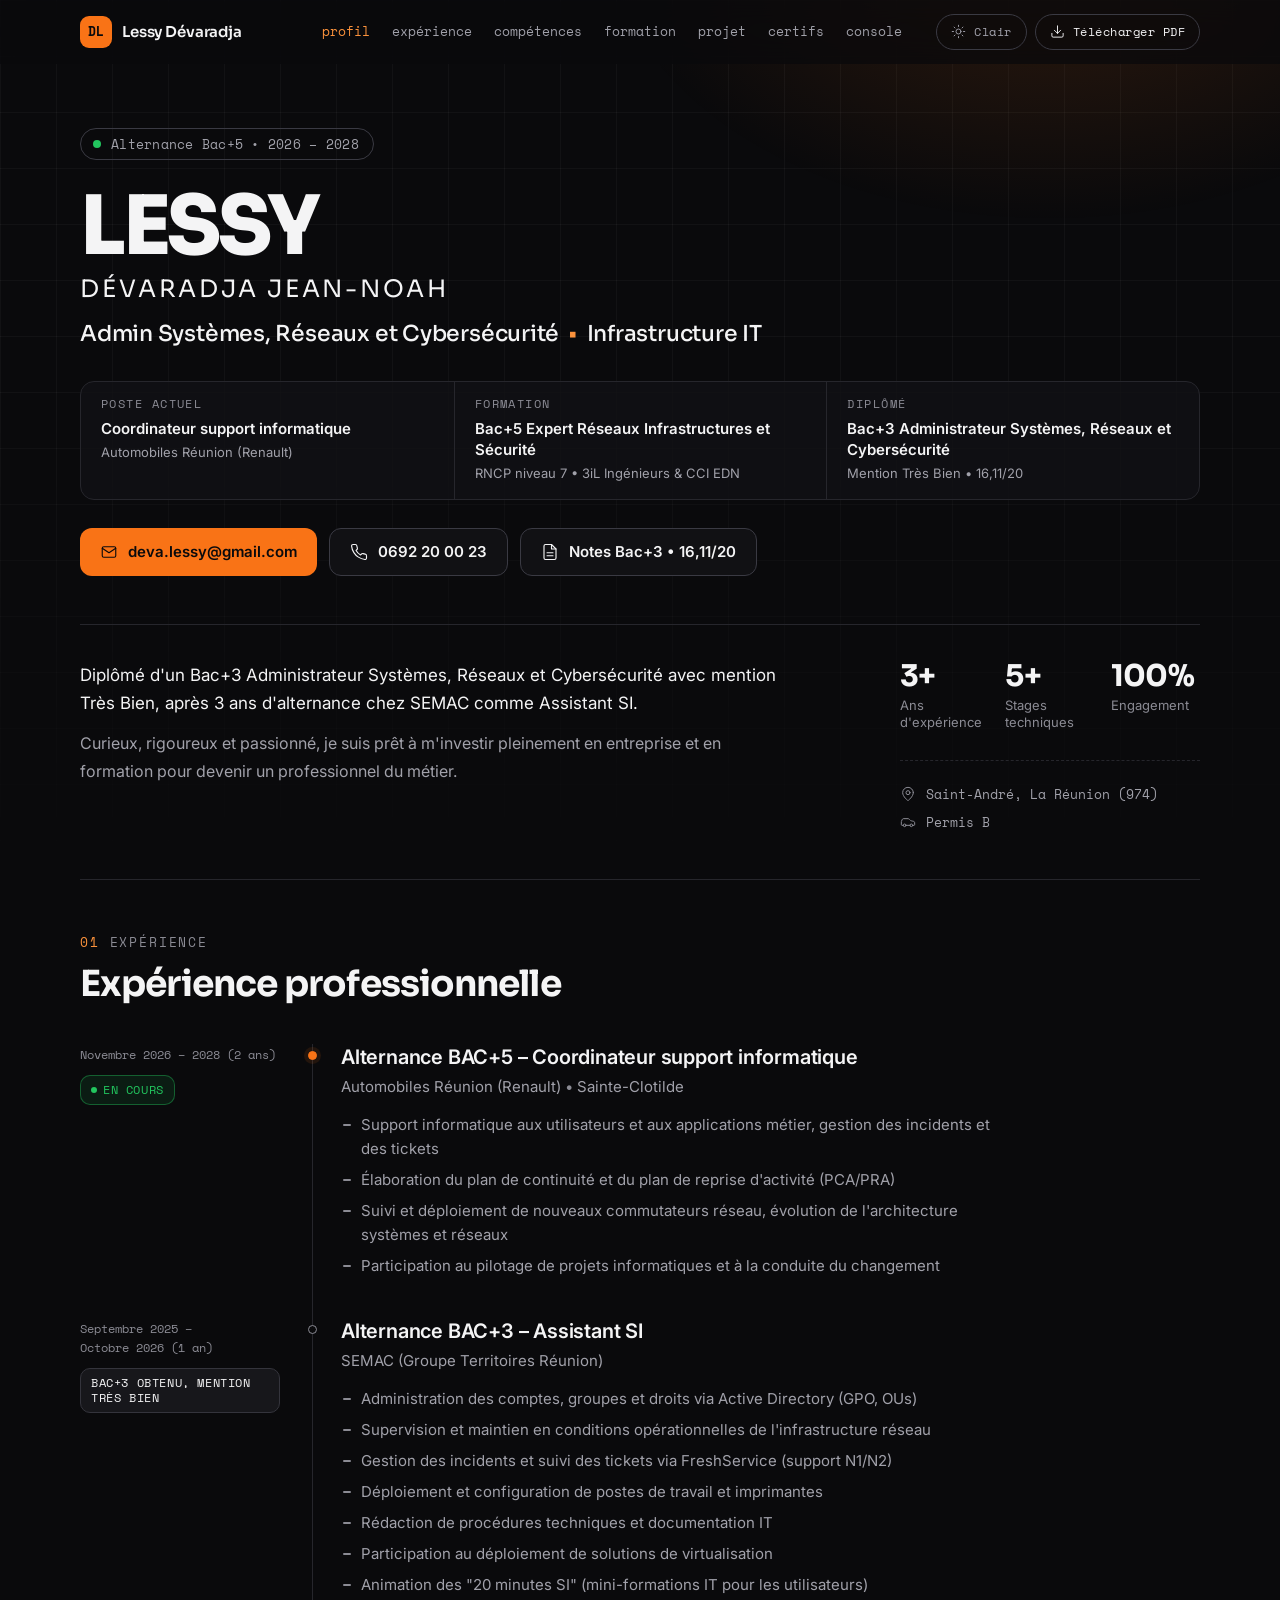
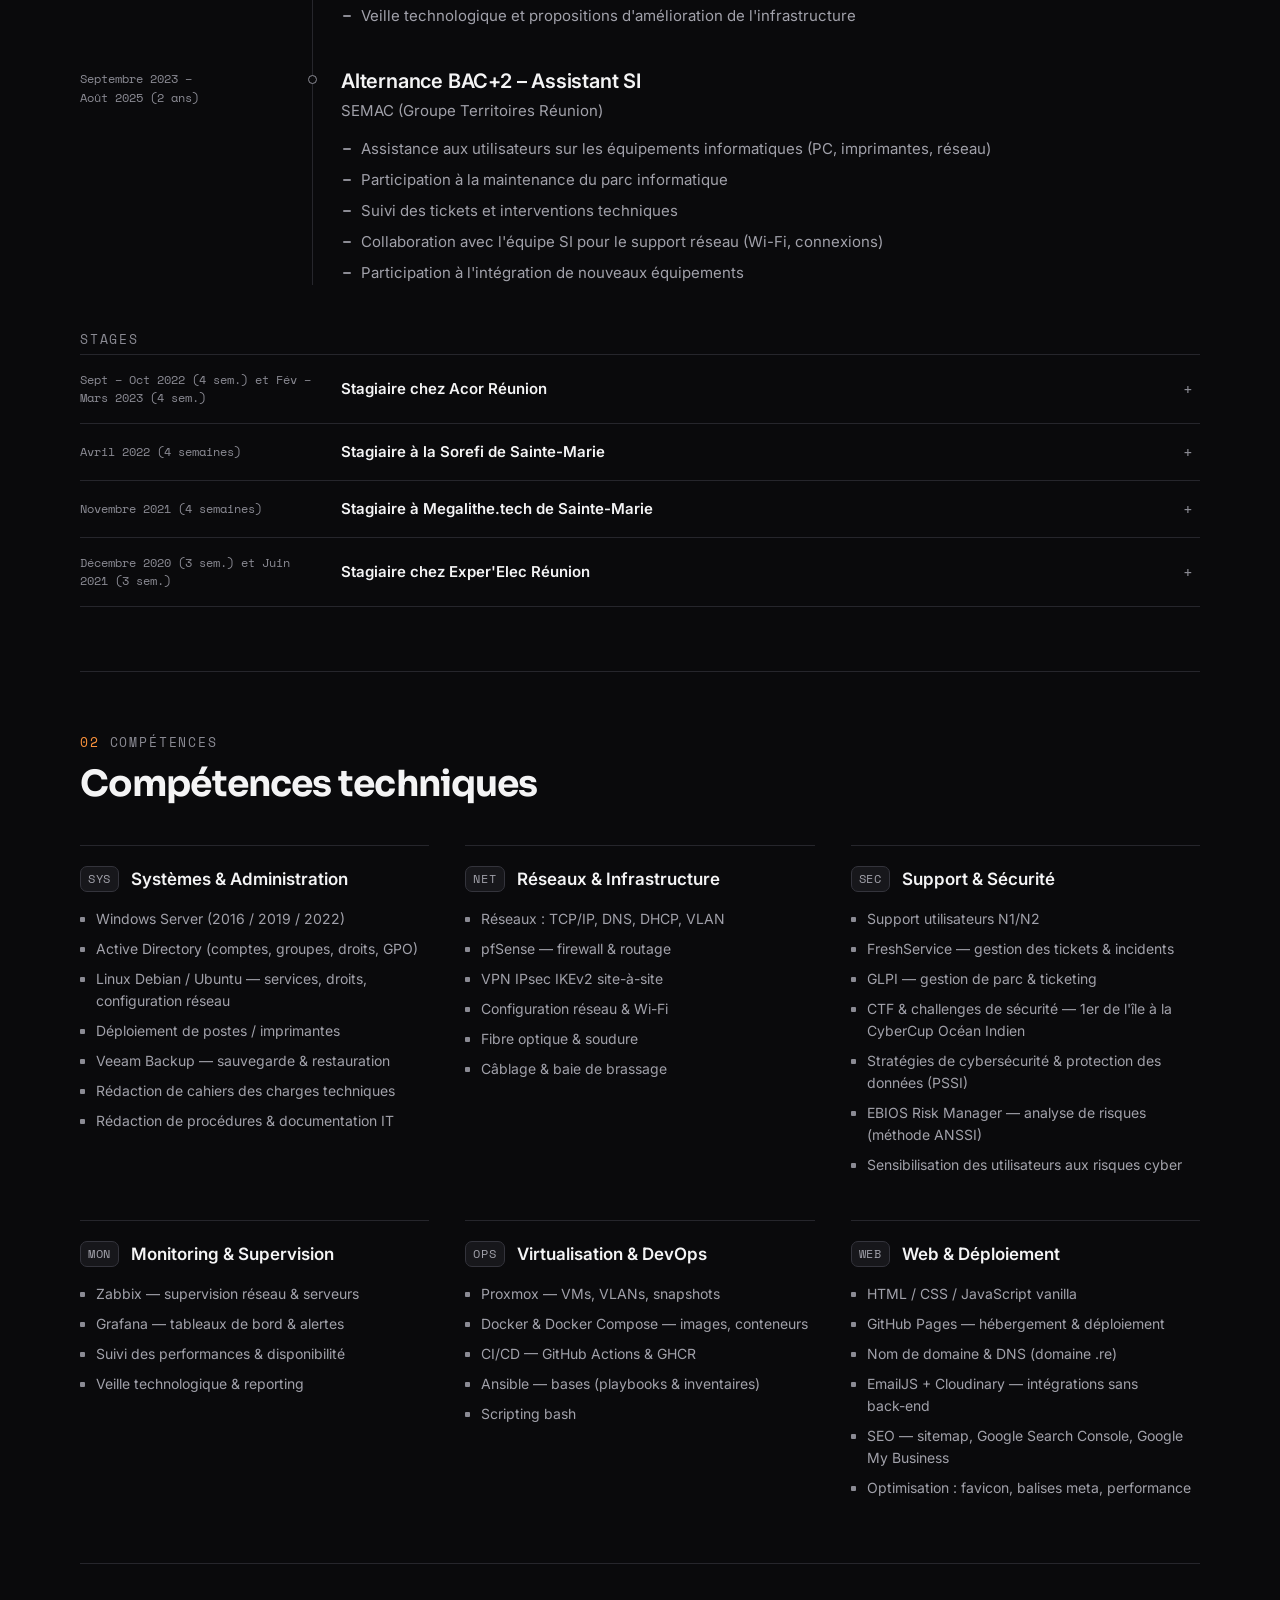
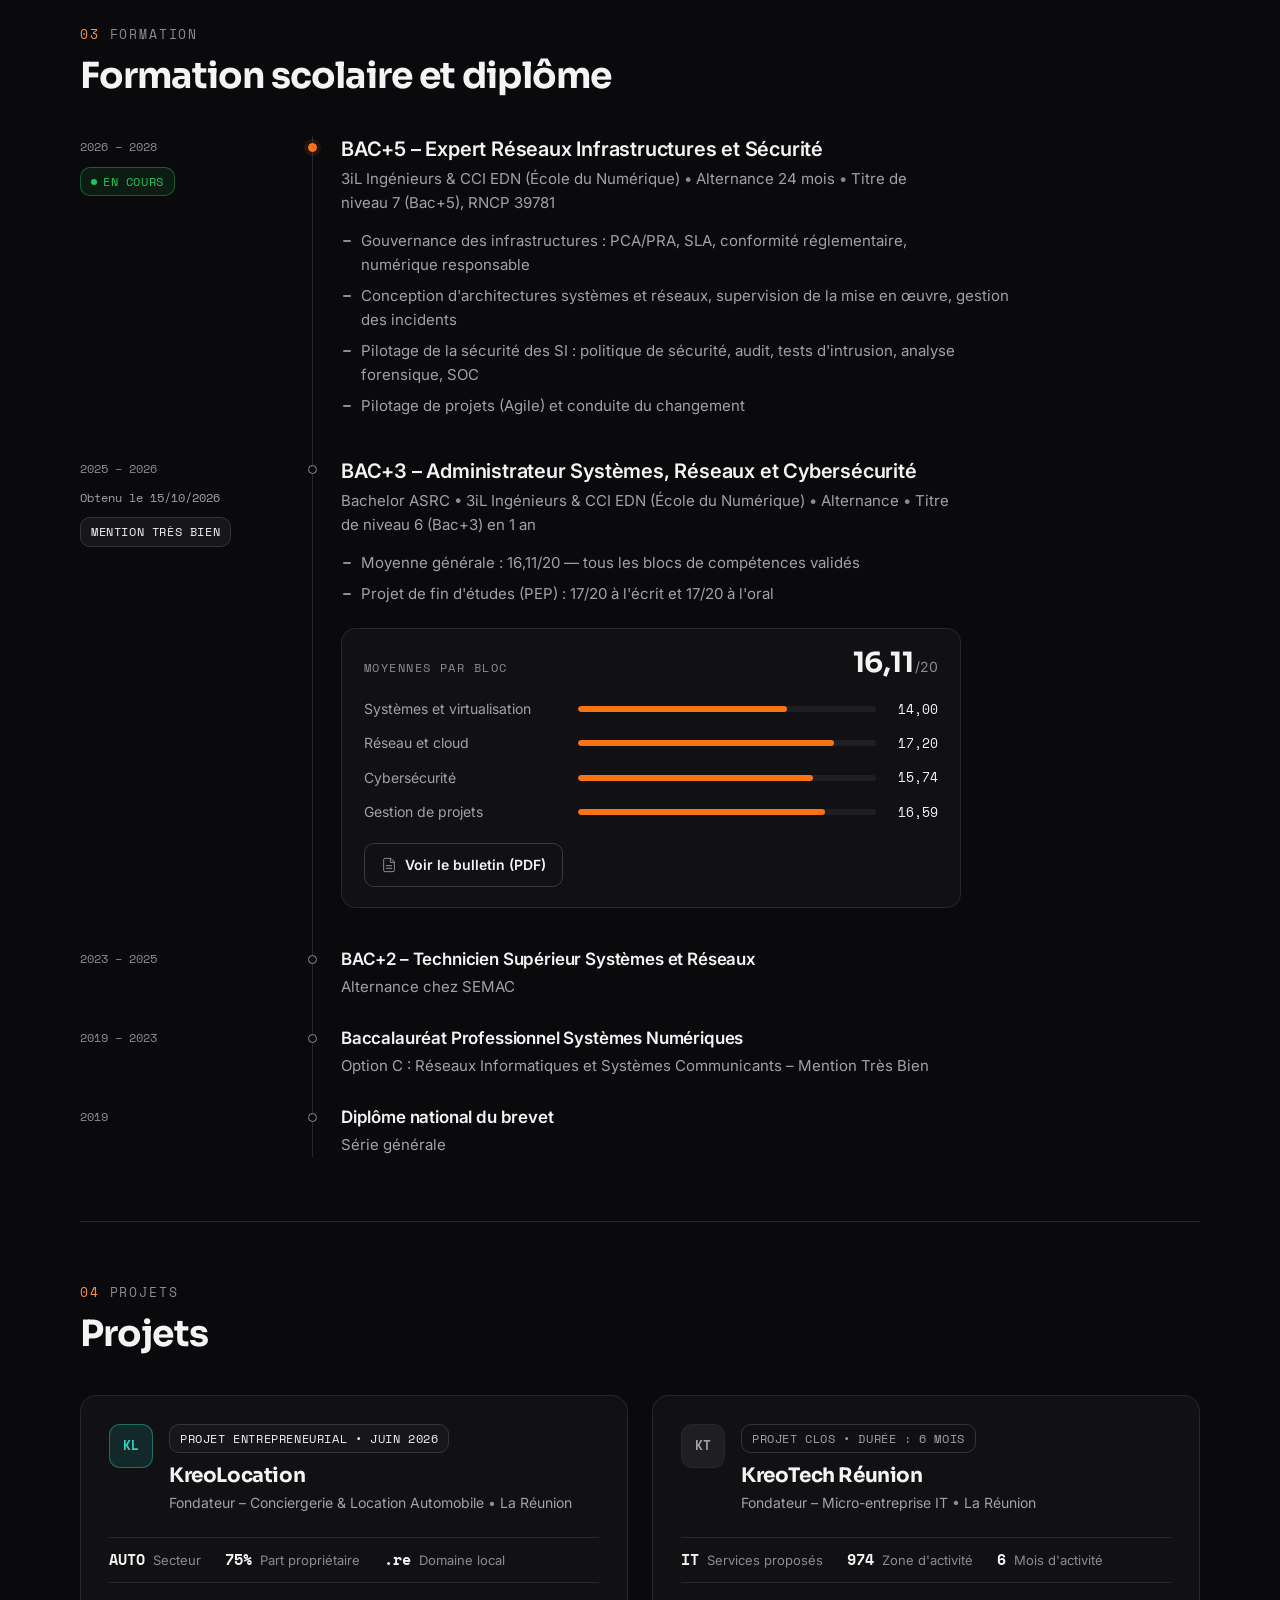
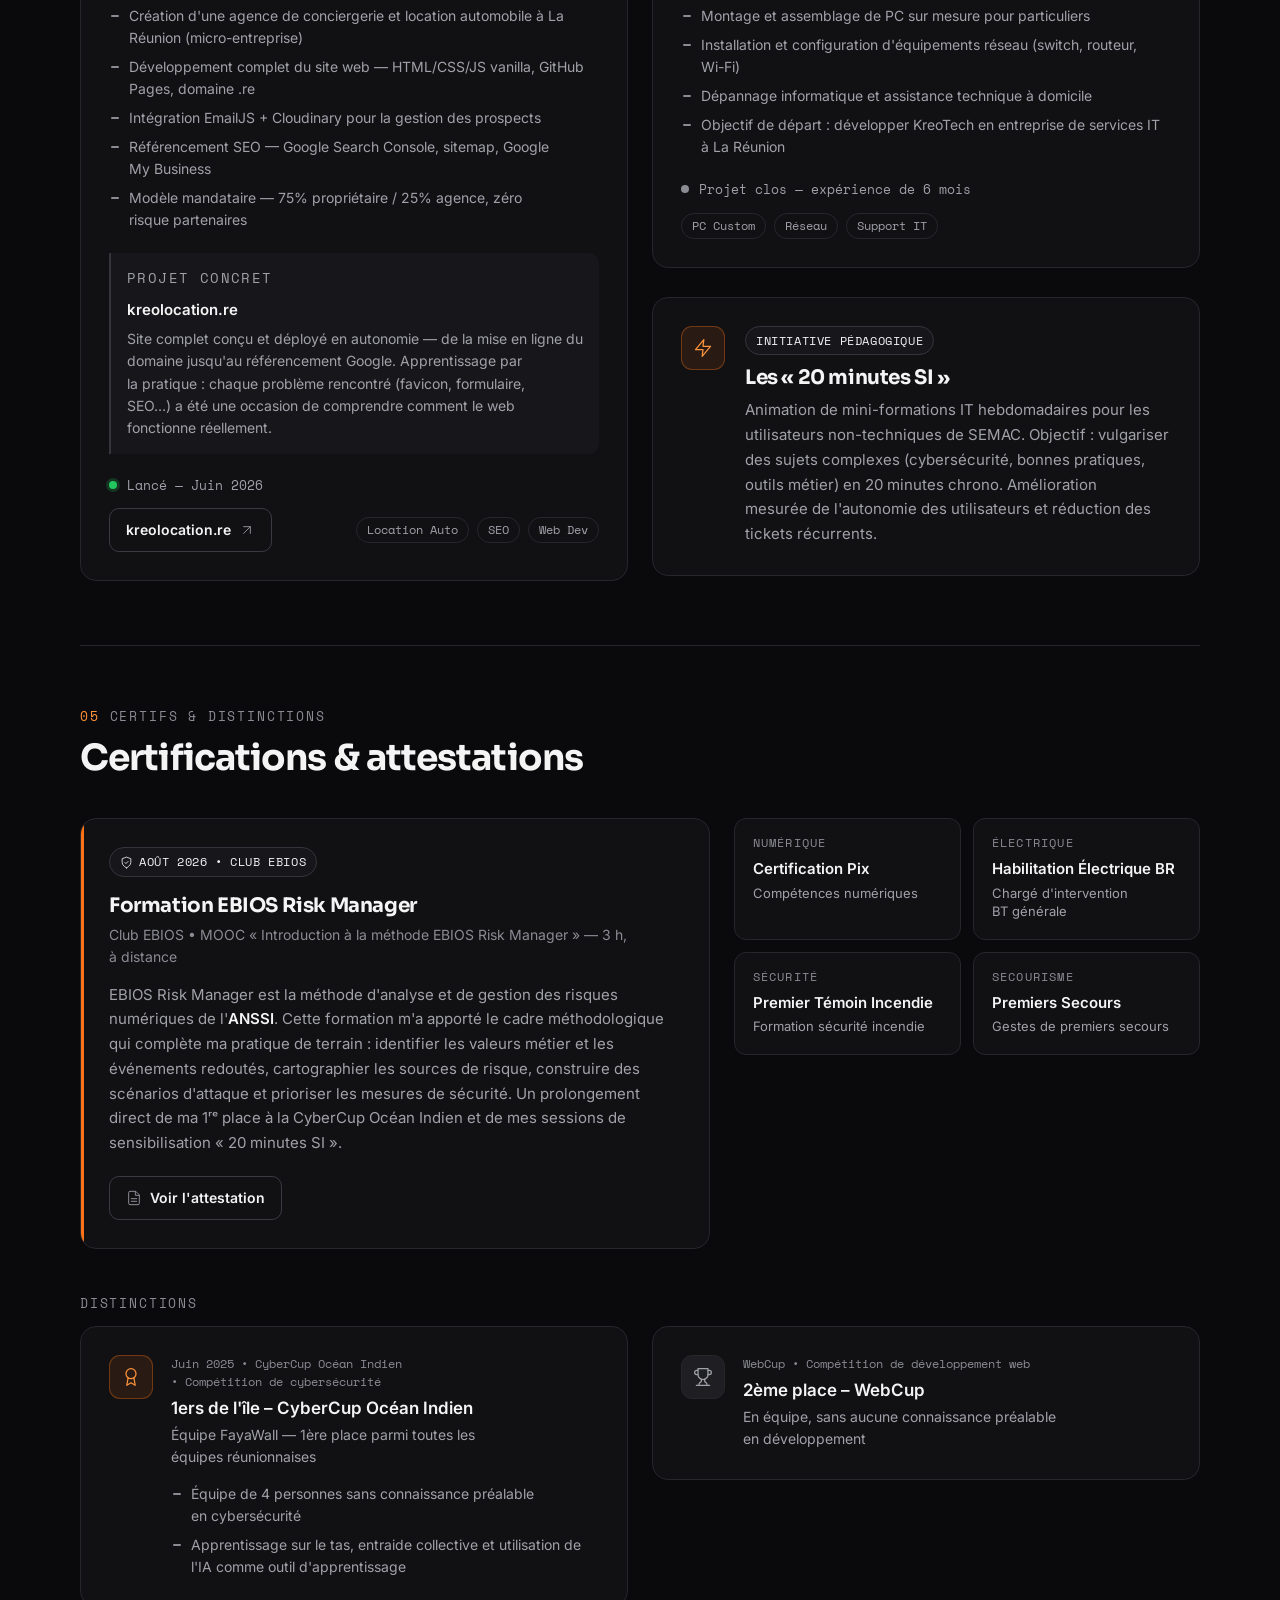
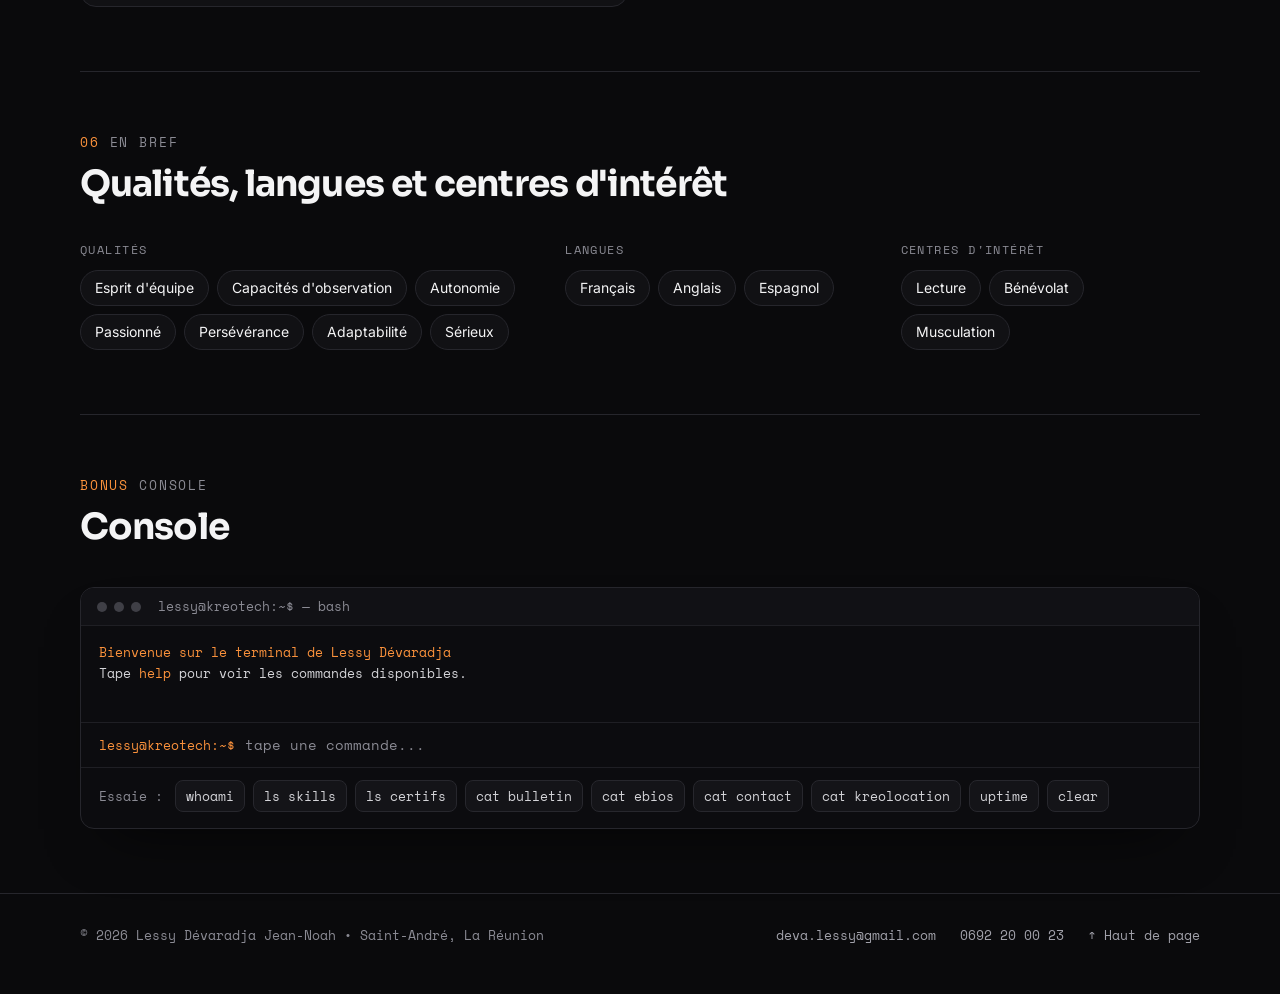
==== commit 12d2d090: "feat: refonte complète du design du CV - Premier écran compris en 6 s : poste actuel, formation, dip" ====
--- a/index.html
+++ b/index.html
@@ -3,2491 +3,649 @@
 <head>
     <meta charset="UTF-8">
     <meta name="viewport" content="width=device-width, initial-scale=1.0">
-    <title>Lessy Dévaradja Jean-Noah | Admin Systèmes & Réseaux</title>
+    <title>Lessy Dévaradja Jean-Noah | Admin Systèmes &amp; Réseaux</title>
+    <meta name="description" content="CV en ligne de Lessy Dévaradja Jean-Noah : administrateur systèmes, réseaux et cybersécurité, alternant Bac+5 Expert Réseaux Infrastructures et Sécurité à La Réunion.">
+    <meta name="theme-color" content="#0a0a0c">
+    <meta property="og:type" content="website">
+    <meta property="og:title" content="Lessy Dévaradja Jean-Noah | Admin Systèmes &amp; Réseaux">
+    <meta property="og:description" content="Administrateur systèmes, réseaux et cybersécurité. Alternance Bac+5 2026 – 2028, Bac+3 mention Très Bien.">
+    <meta property="og:url" content="https://devaradjalessy.github.io/cv/">
+    <link rel="icon" href="assets/favicon.svg" type="image/svg+xml">
+    <script>
+        /* Thème mémorisé appliqué avant l'affichage (évite le flash) */
+        try { var t = localStorage.getItem('cv-theme'); if (t === 'light' || t === 'dark') document.documentElement.setAttribute('data-theme', t); } catch (e) {}
+        document.documentElement.classList.add('js');
+    </script>
     <link rel="preconnect" href="https://fonts.googleapis.com">
     <link rel="preconnect" href="https://fonts.gstatic.com" crossorigin>
-    <link href="https://fonts.googleapis.com/css2?family=Space+Mono:wght@400;700&family=Sora:wght@300;400;600;700;800&display=swap" rel="stylesheet">
-    <style>
-
-        /* ============================================================
-           RESET & BASE
-        ============================================================ */
-        * {
-            margin: 0;
-            padding: 0;
-            box-sizing: border-box;
-        }
-
-        /* ============================================================
-           CSS VARIABLES — DARK MODE (défaut)
-        ============================================================ */
-        :root,
-        [data-theme="dark"] {
-            --bg-primary: #09090b;
-            --bg-secondary: #18181b;
-            --bg-tertiary: #27272a;
-            --accent: #f97316;
-            --accent-light: #fb923c;
-            --text-primary: #fafafa;
-            --text-secondary: #a1a1aa;
-            --text-tertiary: #52525b;
-            --glow: rgba(249, 115, 22, 0.3);
-            --terminal-bg: #0d0d0f;
-            --terminal-border: rgba(249, 115, 22, 0.4);
-            --card-bg: rgba(24, 24, 27, 0.8);
-            --nav-bg: rgba(24, 24, 27, 0.7);
-            --status-bg: rgba(9, 9, 11, 0.9);
-        }
-
-        /* ============================================================
-           CSS VARIABLES — LIGHT MODE "Light Lab"
-        ============================================================ */
-        [data-theme="light"] {
-            --bg-primary: #f4f4f5;
-            --bg-secondary: #ffffff;
-            --bg-tertiary: #e4e4e7;
-            --accent: #ea6d0a;
-            --accent-light: #f97316;
-            --text-primary: #09090b;
-            --text-secondary: #52525b;
-            --text-tertiary: #a1a1aa;
-            --glow: rgba(234, 109, 10, 0.2);
-            --terminal-bg: #1a1a1f;
-            --terminal-border: rgba(234, 109, 10, 0.5);
-            --card-bg: rgba(255, 255, 255, 0.9);
-            --nav-bg: rgba(255, 255, 255, 0.8);
-            --status-bg: rgba(255, 255, 255, 0.95);
-        }
-
-        /* ============================================================
-           BODY & LAYOUT
-        ============================================================ */
-        body {
-            font-family: 'Sora', sans-serif;
-            background: var(--bg-primary);
-            color: var(--text-primary);
-            line-height: 1.6;
-            overflow-x: hidden;
-            cursor: none;
-            transition: background 0.4s ease, color 0.4s ease;
-        }
-
-        /* ============================================================
-           CUSTOM CURSOR (désactivé sur mobile)
-        ============================================================ */
-        .cursor {
-            position: fixed;
-            width: 20px;
-            height: 20px;
-            border: 2px solid var(--accent);
-            border-radius: 50%;
-            pointer-events: none;
-            z-index: 9999;
-            transition: transform 0.2s ease;
-            mix-blend-mode: difference;
-        }
-
-        .cursor-dot {
-            position: fixed;
-            width: 4px;
-            height: 4px;
-            background: var(--accent);
-            border-radius: 50%;
-            pointer-events: none;
-            z-index: 10000;
-        }
-
-        /* ============================================================
-           BACKGROUND EFFECTS
-        ============================================================ */
-        body::before {
-            content: '';
-            position: fixed;
-            top: -50%;
-            left: -50%;
-            width: 200%;
-            height: 200%;
-            background:
-                radial-gradient(circle at 20% 50%, rgba(249, 115, 22, 0.1) 0%, transparent 50%),
-                radial-gradient(circle at 80% 80%, rgba(251, 146, 60, 0.08) 0%, transparent 50%);
-            animation: gradientRotate 20s linear infinite;
-            z-index: 0;
-            pointer-events: none;
-        }
-
-        [data-theme="light"] body::before {
-            background:
-                radial-gradient(circle at 20% 50%, rgba(249, 115, 22, 0.06) 0%, transparent 50%),
-                radial-gradient(circle at 80% 80%, rgba(234, 109, 10, 0.04) 0%, transparent 50%);
-        }
-
-        @keyframes gradientRotate {
-            0% { transform: rotate(0deg); }
-            100% { transform: rotate(360deg); }
-        }
-
-        body::after {
-            content: '';
-            position: fixed;
-            top: 0; left: 0;
-            width: 100%;
-            height: 100%;
-            background-image:
-                linear-gradient(rgba(249, 115, 22, 0.03) 1px, transparent 1px),
-                linear-gradient(90deg, rgba(249, 115, 22, 0.03) 1px, transparent 1px);
-            background-size: 100px 100px;
-            z-index: 0;
-            pointer-events: none;
-            mask-image: radial-gradient(ellipse 80% 80% at 50% 50%, black 40%, transparent 100%);
-        }
-
-        /* ============================================================
-           PARTICLES
-        ============================================================ */
-        .particles {
-            position: fixed;
-            top: 0; left: 0;
-            width: 100%; height: 100%;
-            overflow: hidden;
-            z-index: 0;
-            pointer-events: none;
-        }
-
-        .particle {
-            position: absolute;
-            background: var(--accent);
-            border-radius: 50%;
-            animation: float linear infinite;
-            opacity: 0;
-        }
-
-        @keyframes float {
-            0%   { transform: translateY(100vh) scale(0); opacity: 0; }
-            10%  { opacity: 0.3; }
-            90%  { opacity: 0.1; }
-            100% { transform: translateY(-100vh) scale(1); opacity: 0; }
-        }
-
-        /* ============================================================
-           SCROLL PROGRESS BAR
-        ============================================================ */
-        .scroll-progress {
-            position: fixed;
-            top: 0; left: 0;
-            height: 3px;
-            background: var(--accent);
-            z-index: 1000;
-            transform-origin: left;
-            box-shadow: 0 0 10px var(--glow);
-            transition: none;
-        }
-
-        /* ============================================================
-           CONTAINER
-        ============================================================ */
-        .container {
-            max-width: 1400px;
-            margin: 0 auto;
-            padding: 2rem;
-            position: relative;
-            z-index: 1;
-        }
-
-        /* ============================================================
-           NAVIGATION
-        ============================================================ */
-        .nav {
-            position: fixed;
-            top: 2rem;
-            right: 2rem;
-            display: flex;
-            gap: 1rem;
-            align-items: center;
-            z-index: 100;
-            background: var(--nav-bg);
-            backdrop-filter: blur(20px);
-            padding: 1rem 1.5rem;
-            border-radius: 50px;
-            border: 1px solid rgba(249, 115, 22, 0.2);
-            transition: background 0.4s ease;
-        }
-
-        .nav-item {
-            font-family: 'Space Mono', monospace;
-            font-size: 0.85rem;
-            color: var(--text-secondary);
-            text-decoration: none;
-            transition: color 0.3s ease;
-        }
-
-        .nav-item:hover { color: var(--accent); }
-
-        /* ============================================================
-           THEME TOGGLE BUTTON
-        ============================================================ */
-        .theme-toggle {
-            background: none;
-            border: 1px solid rgba(249, 115, 22, 0.4);
-            border-radius: 50px;
-            padding: 0.3rem 0.8rem;
-            font-family: 'Space Mono', monospace;
-            font-size: 0.75rem;
-            color: var(--accent);
-            cursor: pointer;
-            transition: all 0.3s ease;
-            white-space: nowrap;
-        }
-
-        .theme-toggle:hover {
-            background: rgba(249, 115, 22, 0.1);
-            box-shadow: 0 0 10px var(--glow);
-        }
-
-        /* ============================================================
-           PDF DOWNLOAD BUTTON (flottant)
-        ============================================================ */
-        .pdf-btn {
-            position: fixed;
-            bottom: 2rem;
-            right: 2rem;
-            z-index: 100;
-            display: flex;
-            align-items: center;
-            gap: 0.6rem;
-            padding: 0.9rem 1.4rem;
-            background: var(--accent);
-            color: var(--bg-primary);
-            border: none;
-            border-radius: 50px;
-            font-family: 'Space Mono', monospace;
-            font-size: 0.8rem;
-            font-weight: 700;
-            text-decoration: none;
-            cursor: pointer;
-            box-shadow: 0 8px 30px var(--glow);
-            transition: all 0.3s ease;
-            animation: fadeInUp 0.8s ease 1.5s forwards;
-            opacity: 0;
-            transform: translateY(20px);
-        }
-
-        .pdf-btn:hover {
-            transform: translateY(-4px);
-            box-shadow: 0 16px 40px var(--glow);
-            background: var(--accent-light);
-        }
-
-        .pdf-btn::before {
-            content: '⬇';
-            font-size: 1rem;
-        }
-
-        /* ============================================================
-           HERO SECTION
-        ============================================================ */
-        .hero {
-            min-height: 100vh;
-            display: flex;
-            flex-direction: column;
-            justify-content: center;
-            padding: 4rem 0;
-            position: relative;
-        }
-
-        .hero-badge {
-            display: inline-block;
-            padding: 0.5rem 1.5rem;
-            background: rgba(249, 115, 22, 0.1);
-            border: 1px solid rgba(249, 115, 22, 0.3);
-            border-radius: 50px;
-            font-family: 'Space Mono', monospace;
-            font-size: 0.85rem;
-            color: var(--accent);
-            margin-bottom: 2rem;
-            animation: fadeInUp 0.8s ease forwards;
-            opacity: 0;
-            transform: translateY(20px);
-        }
-
-        @keyframes fadeInUp {
-            to { opacity: 1; transform: translateY(0); }
-        }
-
-        /* ============================================================
-           GLITCH EFFECT — h1 et titres de section
-        ============================================================ */
-        .glitch {
-            position: relative;
-            display: inline-block;
-        }
-
-        .glitch::before,
-        .glitch::after {
-            content: attr(data-text);
-            position: absolute;
-            top: 0; left: 0;
-            width: 100%;
-            height: 100%;
-            background: transparent;
-            -webkit-background-clip: text;
-            background-clip: text;
-        }
-
-        .glitch::before {
-            color: #0ff;
-            -webkit-text-fill-color: #0ff;
-            animation: glitch-1 4s infinite;
-            clip-path: polygon(0 0, 100% 0, 100% 35%, 0 35%);
-        }
-
-        .glitch::after {
-            color: #f0f;
-            -webkit-text-fill-color: #f0f;
-            animation: glitch-2 4s infinite;
-            clip-path: polygon(0 65%, 100% 65%, 100% 100%, 0 100%);
-        }
-
-        [data-theme="light"] .glitch::before { color: rgba(0,220,255,0.5); -webkit-text-fill-color: rgba(0,220,255,0.5); }
-        [data-theme="light"] .glitch::after  { color: rgba(240,0,240,0.3); -webkit-text-fill-color: rgba(240,0,240,0.3); }
-
-        @keyframes glitch-1 {
-            0%, 90%, 100% { transform: translate(0); opacity: 0; }
-            91%  { transform: translate(-2px, 1px); opacity: 0.8; }
-            93%  { transform: translate(2px, -1px); opacity: 0.8; }
-            95%  { transform: translate(-1px, 0); opacity: 0.8; }
-            97%  { transform: translate(1px, 1px); opacity: 0; }
-        }
-
-        @keyframes glitch-2 {
-            0%, 88%, 100% { transform: translate(0); opacity: 0; }
-            89%  { transform: translate(2px, -1px); opacity: 0.8; }
-            91%  { transform: translate(-2px, 1px); opacity: 0.8; }
-            93%  { transform: translate(0, 0); opacity: 0; }
-        }
-
-        /* Section titles glitch — plus subtil */
-        .section-title.glitch::before,
-        .section-title.glitch::after {
-            color: transparent;
-            -webkit-text-fill-color: transparent;
-        }
-
-        .section-title.glitch:hover::before {
-            color: rgba(0,220,255,0.6);
-            -webkit-text-fill-color: rgba(0,220,255,0.6);
-            animation: glitch-1 0.6s infinite;
-        }
-
-        .section-title.glitch:hover::after {
-            color: rgba(240,0,240,0.4);
-            -webkit-text-fill-color: rgba(240,0,240,0.4);
-            animation: glitch-2 0.6s infinite;
-        }
-
-        .hero h1 {
-            font-size: clamp(3rem, 10vw, 8rem);
-            font-weight: 800;
-            /* 1.05 mini : sous 1.0 l'accent du É de DÉVARADJA
-               remonte dans la ligne du dessus et la touche */
-            line-height: 1.05;
-            margin-bottom: 1rem;
-            background: linear-gradient(135deg, var(--text-primary) 0%, var(--accent) 100%);
-            -webkit-background-clip: text;
-            -webkit-text-fill-color: transparent;
-            background-clip: text;
-            animation: fadeInUp 0.8s ease 0.2s forwards;
-            opacity: 0;
-            transform: translateY(20px);
-            letter-spacing: -0.05em;
-        }
-
-        .hero h2 {
-            font-size: clamp(1.5rem, 3vw, 2.5rem);
-            font-weight: 300;
-            color: var(--text-secondary);
-            margin-bottom: 3rem;
-            animation: fadeInUp 0.8s ease 0.4s forwards;
-            opacity: 0;
-            transform: translateY(20px);
-        }
-
-        .hero-description {
-            max-width: 600px;
-            font-size: 1.1rem;
-            color: var(--text-secondary);
-            line-height: 1.8;
-            margin-bottom: 3rem;
-            animation: fadeInUp 0.8s ease 0.6s forwards;
-            opacity: 0;
-            transform: translateY(20px);
-        }
-
-        .hero-info {
-            display: flex;
-            gap: 1.5rem;
-            flex-wrap: wrap;
-            margin-top: 1.5rem;
-            font-family: 'Space Mono', monospace;
-            font-size: 0.85rem;
-            color: var(--text-secondary);
-            animation: fadeInUp 0.8s ease 1s forwards;
-            opacity: 0;
-            transform: translateY(20px);
-        }
-
-        .hero-cta {
-            display: flex;
-            gap: 1rem;
-            flex-wrap: wrap;
-            animation: fadeInUp 0.8s ease 0.8s forwards;
-            opacity: 0;
-            transform: translateY(20px);
-        }
-
-        /* ============================================================
-           BUTTONS
-        ============================================================ */
-        .btn {
-            padding: 1rem 2rem;
-            border-radius: 12px;
-            font-weight: 600;
-            text-decoration: none;
-            transition: all 0.3s ease;
-            font-family: 'Space Mono', monospace;
-            font-size: 0.9rem;
-            position: relative;
-            overflow: hidden;
-        }
-
-        .btn-primary {
-            background: var(--accent);
-            color: var(--bg-primary);
-            border: 2px solid var(--accent);
-        }
-
-        .btn-primary::before {
-            content: '';
-            position: absolute;
-            top: 0; left: -100%;
-            width: 100%; height: 100%;
-            background: linear-gradient(90deg, transparent, rgba(255,255,255,0.3), transparent);
-            transition: left 0.5s ease;
-        }
-
-        .btn-primary:hover::before { left: 100%; }
-        .btn-primary:hover {
-            transform: translateY(-2px);
-            box-shadow: 0 10px 40px var(--glow);
-        }
-
-        .btn-secondary {
-            background: transparent;
-            color: var(--text-primary);
-            border: 2px solid var(--bg-tertiary);
-        }
-
-        .btn-secondary:hover {
-            border-color: var(--accent);
-            background: rgba(249, 115, 22, 0.05);
-        }
-
-        /* ============================================================
-           FLOATING STATS CARDS
-        ============================================================ */
-        .floating-stats {
-            position: absolute;
-            right: 5%;
-            top: 50%;
-            transform: translateY(-50%);
-            display: flex;
-            flex-direction: column;
-            gap: 2rem;
-        }
-
-        .stat-card {
-            background: var(--card-bg);
-            backdrop-filter: blur(20px);
-            border: 1px solid rgba(249, 115, 22, 0.2);
-            border-radius: 16px;
-            padding: 1.5rem;
-            min-width: 150px;
-            text-align: center;
-            animation: float-card 3s ease-in-out infinite;
-            transition: background 0.4s ease;
-        }
-
-        .stat-card:nth-child(2) { animation-delay: 0.5s; }
-        .stat-card:nth-child(3) { animation-delay: 1s; }
-
-        @keyframes float-card {
-            0%, 100% { transform: translateY(0); }
-            50% { transform: translateY(-10px); }
-        }
-
-        .stat-number {
-            font-size: 2rem;
-            font-weight: 800;
-            color: var(--accent);
-            font-family: 'Space Mono', monospace;
-        }
-
-        .stat-label {
-            font-size: 0.85rem;
-            color: var(--text-secondary);
-            margin-top: 0.5rem;
-        }
-
-        /* ============================================================
-           LIVE STATUS DASHBOARD
-        ============================================================ */
-        .status-dashboard {
-            background: var(--status-bg);
-            border: 1px solid rgba(249, 115, 22, 0.25);
-            border-radius: 16px;
-            padding: 1.2rem 1.8rem;
-            font-family: 'Space Mono', monospace;
-            font-size: 0.8rem;
-            margin-top: 3rem;
-            display: flex;
-            gap: 2rem;
-            flex-wrap: wrap;
-            align-items: center;
-            animation: fadeInUp 0.8s ease 1.2s forwards;
-            opacity: 0;
-            transform: translateY(20px);
-            backdrop-filter: blur(20px);
-            transition: background 0.4s ease;
-        }
-
-        .status-label {
-            color: var(--text-tertiary);
-            text-transform: uppercase;
-            letter-spacing: 0.1em;
-            font-size: 0.7rem;
-        }
-
-        .status-item {
-            display: flex;
-            flex-direction: column;
-            gap: 0.2rem;
-        }
-
-        .status-value {
-            color: var(--text-primary);
-            font-weight: 700;
-        }
-
-        .status-value.green { color: #22c55e; }
-        .status-value.orange { color: var(--accent); }
-
-        .status-dot {
-            display: inline-block;
-            width: 8px;
-            height: 8px;
-            border-radius: 50%;
-            background: #22c55e;
-            margin-right: 6px;
-            animation: blink 2s ease-in-out infinite;
-        }
-
-        @keyframes blink {
-            0%, 100% { opacity: 1; }
-            50% { opacity: 0.3; }
-        }
-
-        .status-bar {
-            height: 4px;
-            background: var(--bg-tertiary);
-            border-radius: 4px;
-            width: 80px;
-            overflow: hidden;
-        }
-
-        .status-bar-fill {
-            height: 100%;
-            border-radius: 4px;
-            background: var(--accent);
-            transition: width 1s ease;
-        }
-
-        .status-bar-fill.green { background: #22c55e; }
-
-        /* ============================================================
-           SECTIONS
-        ============================================================ */
-        .section {
-            margin: 8rem 0;
-            opacity: 0;
-            transform: translateY(50px);
-            transition: opacity 1s ease, transform 1s ease;
-        }
-
-        .section.visible {
-            opacity: 1;
-            transform: translateY(0);
-        }
-
-        .section-header {
-            display: flex;
-            align-items: center;
-            gap: 1rem;
-            margin-bottom: 3rem;
-        }
-
-        .section-number {
-            font-family: 'Space Mono', monospace;
-            font-size: 1rem;
-            color: var(--accent);
-            font-weight: 700;
-        }
-
-        .section-title {
-            font-size: clamp(2rem, 5vw, 3.5rem);
-            font-weight: 700;
-            color: var(--text-primary);
-            cursor: default;
-        }
-
-        .section-line {
-            flex: 1;
-            height: 1px;
-            background: linear-gradient(90deg, var(--accent), transparent);
-            margin-left: 2rem;
-        }
-
-        /* ============================================================
-           SKILLS GRID
-        ============================================================ */
-        .skills-grid {
-            display: grid;
-            grid-template-columns: repeat(auto-fit, minmax(320px, 1fr));
-            gap: 2rem;
-        }
-
-        .skill-card {
-            background: linear-gradient(135deg, var(--card-bg) 0%, rgba(39,39,42,0.4) 100%);
-            border: 1px solid rgba(249, 115, 22, 0.1);
-            border-radius: 20px;
-            padding: 2.5rem;
-            position: relative;
-            overflow: hidden;
-            transition: all 0.4s cubic-bezier(0.175, 0.885, 0.32, 1.275);
-        }
-
-        .skill-card::before {
-            content: '';
-            position: absolute;
-            top: 0; left: 0;
-            width: 100%; height: 100%;
-            background: radial-gradient(circle at var(--mouse-x, 50%) var(--mouse-y, 50%), var(--glow) 0%, transparent 50%);
-            opacity: 0;
-            transition: opacity 0.3s ease;
-        }
-
-        .skill-card:hover::before { opacity: 1; }
-        .skill-card:hover {
-            transform: translateY(-10px);
-            border-color: var(--accent);
-            box-shadow: 0 20px 60px rgba(249, 115, 22, 0.2);
-        }
-
-        .skill-icon {
-            width: 60px;
-            height: 60px;
-            background: var(--accent);
-            border-radius: 12px;
-            display: flex;
-            align-items: center;
-            justify-content: center;
-            font-size: 1.5rem;
-            margin-bottom: 1.5rem;
-            font-family: 'Space Mono', monospace;
-            color: var(--bg-primary);
-            font-weight: 700;
-        }
-
-        .skill-title {
-            font-size: 1.4rem;
-            font-weight: 700;
-            margin-bottom: 1rem;
-            color: var(--text-primary);
-        }
-
-        .skill-list { list-style: none; }
-
-        .skill-list li {
-            color: var(--text-secondary);
-            padding: 0.5rem 0;
-            padding-left: 1.5rem;
-            position: relative;
-            font-size: 0.95rem;
-        }
-
-        .skill-list li::before {
-            content: '▸';
-            position: absolute;
-            left: 0;
-            color: var(--accent);
-            font-weight: 700;
-        }
-
-        /* ============================================================
-           "20 MINUTES SI" — Bloc visuel distinct
-        ============================================================ */
-        .vingt-minutes {
-            margin-top: 2.5rem;
-            background: linear-gradient(135deg, rgba(249,115,22,0.08) 0%, rgba(249,115,22,0.03) 100%);
-            border: 1px solid rgba(249,115,22,0.35);
-            border-left: 4px solid var(--accent);
-            border-radius: 0 16px 16px 0;
-            padding: 1.8rem 2rem;
-            position: relative;
-            overflow: hidden;
-        }
-
-        .vingt-minutes::before {
-            content: '📡';
-            position: absolute;
-            right: 1.5rem;
-            top: 50%;
-            transform: translateY(-50%);
-            font-size: 3rem;
-            opacity: 0.15;
-        }
-
-        .vingt-minutes-badge {
-            display: inline-block;
-            padding: 0.3rem 0.9rem;
-            background: var(--accent);
-            color: var(--bg-primary);
-            border-radius: 50px;
-            font-family: 'Space Mono', monospace;
-            font-size: 0.7rem;
-            font-weight: 700;
-            margin-bottom: 0.8rem;
-            letter-spacing: 0.05em;
-        }
-
-        .vingt-minutes h4 {
-            color: var(--text-primary);
-            font-size: 1.1rem;
-            font-weight: 700;
-            margin-bottom: 0.5rem;
-        }
-
-        .vingt-minutes p {
-            color: var(--text-secondary);
-            font-size: 0.9rem;
-            line-height: 1.7;
-        }
-
-        /* ============================================================
-           CERTIFICATIONS & ATTESTATIONS
-        ============================================================ */
-        .certs-grid {
-            display: grid;
-            grid-template-columns: repeat(auto-fit, minmax(280px, 1fr));
-            gap: 1.5rem;
-        }
-
-        .cert-card {
-            background: linear-gradient(135deg, var(--card-bg) 0%, rgba(39,39,42,0.4) 100%);
-            border: 1px solid rgba(249, 115, 22, 0.15);
-            border-radius: 16px;
-            padding: 1.8rem;
-            transition: all 0.4s cubic-bezier(0.175, 0.885, 0.32, 1.275);
-        }
-
-        .cert-card:hover {
-            transform: translateY(-6px);
-            border-color: var(--accent);
-            box-shadow: 0 16px 40px rgba(249, 115, 22, 0.15);
-        }
-
-        /* Carte mise en avant — occupe toute la largeur */
-        .cert-card.cert-featured {
-            grid-column: 1 / -1;
-            border-left: 4px solid var(--accent);
-            border-radius: 0 16px 16px 0;
-            background: linear-gradient(135deg, rgba(249,115,22,0.08) 0%, rgba(249,115,22,0.02) 100%);
-            padding: 2.2rem 2.4rem;
-            position: relative;
-            overflow: hidden;
-        }
-
-        .cert-card.cert-featured::before {
-            content: '🛡';
-            position: absolute;
-            right: 2rem;
-            top: 50%;
-            transform: translateY(-50%);
-            font-size: 4.5rem;
-            opacity: 0.12;
-            pointer-events: none;
-        }
-
-        .cert-badge {
-            display: inline-block;
-            padding: 0.25rem 0.8rem;
-            background: rgba(249,115,22,0.15);
-            border: 1px solid rgba(249,115,22,0.4);
-            color: var(--accent);
-            border-radius: 50px;
-            font-family: 'Space Mono', monospace;
-            font-size: 0.68rem;
-            font-weight: 700;
-            letter-spacing: 0.05em;
-            margin-bottom: 0.9rem;
-        }
-
-        .cert-card.cert-featured .cert-badge {
-            background: var(--accent);
-            color: var(--bg-primary);
-            border-color: var(--accent);
-        }
-
-        .cert-name {
-            font-size: 1.15rem;
-            font-weight: 700;
-            color: var(--text-primary);
-            margin-bottom: 0.3rem;
-            line-height: 1.35;
-        }
-
-        .cert-card.cert-featured .cert-name { font-size: 1.4rem; }
-
-        .cert-issuer {
-            font-family: 'Space Mono', monospace;
-            font-size: 0.8rem;
-            color: var(--text-secondary);
-        }
-
-        /* Mode clair : fond clair franc, sinon le dégradé sombre hérité
-           écrase le texte dans le coin bas-droit */
-        [data-theme="light"] .cert-card {
-            background: linear-gradient(135deg, #ffffff 0%, rgba(244,244,245,0.95) 100%);
-        }
-
-        [data-theme="light"] .cert-card.cert-featured {
-            background: linear-gradient(135deg, rgba(249,115,22,0.10) 0%, rgba(249,115,22,0.03) 100%);
-        }
-
-        .cert-desc {
-            color: var(--text-secondary);
-            font-size: 0.9rem;
-            line-height: 1.7;
-            margin-top: 1rem;
-            max-width: 68ch;
-        }
-
-        .cert-link {
-            display: inline-flex;
-            align-items: center;
-            gap: 0.4rem;
-            margin-top: 1.4rem;
-            padding: 0.45rem 1rem;
-            border-radius: 50px;
-            border: 1px solid var(--accent);
-            color: var(--accent);
-            font-family: 'Space Mono', monospace;
-            font-size: 0.75rem;
-            font-weight: 700;
-            text-decoration: none;
-            letter-spacing: 0.03em;
-            transition: all 0.3s ease;
-        }
-
-        .cert-link::before { content: '↗'; }
-
-        .cert-link:hover {
-            background: var(--accent);
-            color: var(--bg-primary);
-            box-shadow: 0 0 16px var(--glow);
-        }
-
-        /* ============================================================
-           TIMELINE
-        ============================================================ */
-        .timeline {
-            position: relative;
-            padding-left: 4rem;
-        }
-
-        .timeline::before {
-            content: '';
-            position: absolute;
-            left: 0; top: 0; bottom: 0;
-            width: 2px;
-            background: linear-gradient(180deg, var(--accent) 0%, transparent 100%);
-        }
-
-        .timeline-item {
-            position: relative;
-            margin-bottom: 4rem;
-            padding-left: 2rem;
-        }
-
-        .timeline-item::before {
-            content: '';
-            position: absolute;
-            left: -4.5rem; top: 0;
-            width: 12px; height: 12px;
-            background: var(--accent);
-            border-radius: 50%;
-            box-shadow: 0 0 0 4px rgba(249,115,22,0.2);
-            animation: pulse-dot 2s ease-in-out infinite;
-        }
-
-        @keyframes pulse-dot {
-            0%, 100% { box-shadow: 0 0 0 4px rgba(249,115,22,0.2); }
-            50%       { box-shadow: 0 0 0 8px rgba(249,115,22,0.1); }
-        }
-
-        .timeline-date {
-            font-family: 'Space Mono', monospace;
-            font-size: 0.85rem;
-            color: var(--accent);
-            margin-bottom: 0.5rem;
-            font-weight: 700;
-        }
-
-        .timeline-title {
-            font-size: 1.5rem;
-            font-weight: 700;
-            color: var(--text-primary);
-            margin-bottom: 0.5rem;
-        }
-
-        .timeline-company {
-            color: var(--text-secondary);
-            font-size: 1.1rem;
-            margin-bottom: 1rem;
-        }
-
-        .timeline-description {
-            color: var(--text-secondary);
-            line-height: 1.8;
-            list-style: none;
-        }
-
-        .timeline-description li {
-            margin-bottom: 0.5rem;
-            padding-left: 1.5rem;
-            position: relative;
-        }
-
-        .timeline-description li::before {
-            content: '→';
-            position: absolute;
-            left: 0;
-            color: var(--accent);
-        }
-
-        /* ============================================================
-           TAGS
-        ============================================================ */
-        .tags {
-            display: flex;
-            flex-wrap: wrap;
-            gap: 1rem;
-            margin-top: 2rem;
-        }
-
-        .tag {
-            padding: 0.6rem 1.2rem;
-            background: rgba(249,115,22,0.1);
-            border: 1px solid var(--accent);
-            border-radius: 50px;
-            font-family: 'Space Mono', monospace;
-            font-size: 0.85rem;
-            color: var(--accent);
-            transition: all 0.3s ease;
-            position: relative;
-            overflow: hidden;
-        }
-
-        .tag::before {
-            content: '';
-            position: absolute;
-            top: 50%; left: 50%;
-            width: 0; height: 0;
-            background: var(--accent);
-            border-radius: 50%;
-            transform: translate(-50%, -50%);
-            transition: width 0.3s ease, height 0.3s ease;
-        }
-
-        .tag:hover::before { width: 200%; height: 200%; }
-        .tag:hover { color: var(--bg-primary); box-shadow: 0 0 20px var(--glow); }
-        .tag span { position: relative; z-index: 1; }
-
-        /* ============================================================
-           QUALITIES GRID
-        ============================================================ */
-        .qualities-grid {
-            display: grid;
-            grid-template-columns: repeat(auto-fit, minmax(200px, 1fr));
-            gap: 1.5rem;
-        }
-
-        .quality-card {
-            background: rgba(24,24,27,0.5);
-            border: 1px solid rgba(249,115,22,0.2);
-            border-radius: 16px;
-            padding: 2rem;
-            text-align: center;
-            transition: all 0.4s ease;
-            position: relative;
-            overflow: hidden;
-        }
-
-        [data-theme="light"] .quality-card {
-            background: rgba(255,255,255,0.7);
-        }
-
-        .quality-card::after {
-            content: '';
-            position: absolute;
-            top: -50%; left: -50%;
-            width: 200%; height: 200%;
-            background: conic-gradient(from 0deg, transparent, var(--glow), transparent 30%);
-            animation: rotate 4s linear infinite;
-            opacity: 0;
-        }
-
-        .quality-card:hover::after { opacity: 1; }
-        @keyframes rotate { 100% { transform: rotate(360deg); } }
-
-        .quality-card-inner { position: relative; z-index: 1; }
-        .quality-card:hover { transform: scale(1.05); border-color: var(--accent); }
-
-        .quality-icon {
-            font-size: 2rem;
-            margin-bottom: 1rem;
-            font-family: 'Space Mono', monospace;
-            color: var(--accent);
-            font-weight: 700;
-        }
-
-        .quality-name {
-            font-weight: 600;
-            color: var(--text-primary);
-            font-size: 1.1rem;
-        }
-
-        /* ============================================================
-           KREOTECH — Case Study miniature
-        ============================================================ */
-        .case-study {
-            background: linear-gradient(135deg, var(--card-bg) 0%, rgba(249,115,22,0.04) 100%);
-            border: 1px solid rgba(249,115,22,0.2);
-            border-radius: 24px;
-            padding: 2.5rem;
-            position: relative;
-            overflow: hidden;
-            transition: all 0.4s ease;
-        }
-
-        .case-study:hover {
-            border-color: var(--accent);
-            box-shadow: 0 20px 60px rgba(249,115,22,0.15);
-        }
-
-        .case-study::before {
-            content: '';
-            position: absolute;
-            top: 0; right: 0;
-            width: 300px; height: 300px;
-            background: radial-gradient(circle, rgba(249,115,22,0.08) 0%, transparent 70%);
-            pointer-events: none;
-        }
-
-        .case-study-header {
-            display: flex;
-            align-items: center;
-            gap: 1.5rem;
-            margin-bottom: 2rem;
-        }
-
-        .case-study-logo {
-            width: 60px; height: 60px;
-            background: var(--accent);
-            border-radius: 16px;
-            display: flex;
-            align-items: center;
-            justify-content: center;
-            font-family: 'Space Mono', monospace;
-            font-weight: 700;
-            font-size: 0.85rem;
-            color: var(--bg-primary);
-            flex-shrink: 0;
-        }
-
-        .case-study-meta { flex: 1; }
-
-        .case-study-badge {
-            display: inline-block;
-            padding: 0.25rem 0.75rem;
-            background: rgba(249,115,22,0.15);
-            border: 1px solid rgba(249,115,22,0.3);
-            border-radius: 50px;
-            font-family: 'Space Mono', monospace;
-            font-size: 0.7rem;
-            color: var(--accent);
-            margin-bottom: 0.4rem;
-        }
-
-        .case-study-title {
-            font-size: 1.6rem;
-            font-weight: 800;
-            color: var(--text-primary);
-        }
-
-        .case-study-subtitle {
-            color: var(--text-secondary);
-            font-size: 0.9rem;
-        }
-
-        .case-study-metrics {
-            display: flex;
-            gap: 2rem;
-            margin: 1.5rem 0;
-            flex-wrap: wrap;
-        }
-
-        .metric {
-            display: flex;
-            flex-direction: column;
-            gap: 0.2rem;
-        }
-
-        .metric-value {
-            font-family: 'Space Mono', monospace;
-            font-size: 1.4rem;
-            font-weight: 700;
-            color: var(--accent);
-        }
-
-        .metric-label {
-            font-size: 0.8rem;
-            color: var(--text-secondary);
-        }
-
-        .case-study-list {
-            list-style: none;
-            display: grid;
-            grid-template-columns: repeat(auto-fit, minmax(220px, 1fr));
-            gap: 0.75rem;
-            margin-top: 1.5rem;
-        }
-
-        .case-study-list li {
-            color: var(--text-secondary);
-            padding-left: 1.5rem;
-            position: relative;
-            font-size: 0.9rem;
-            line-height: 1.6;
-        }
-
-        .case-study-list li::before {
-            content: '▸';
-            position: absolute;
-            left: 0;
-            color: var(--accent);
-        }
-
-        .case-study-footer {
-            margin-top: 1.5rem;
-            padding-top: 1.5rem;
-            border-top: 1px solid rgba(249,115,22,0.1);
-            display: flex;
-            align-items: center;
-            justify-content: space-between;
-            flex-wrap: gap;
-            gap: 1rem;
-        }
-
-        .case-study-status {
-            display: flex;
-            align-items: center;
-            gap: 0.5rem;
-            font-family: 'Space Mono', monospace;
-            font-size: 0.8rem;
-            color: var(--text-secondary);
-        }
-
-        /* ============================================================
-           TERMINAL INTERACTIF
-        ============================================================ */
-        .terminal-section {
-            margin: 8rem 0;
-            opacity: 0;
-            transform: translateY(50px);
-            transition: opacity 1s ease, transform 1s ease;
-        }
-
-        .terminal-section.visible {
-            opacity: 1;
-            transform: translateY(0);
-        }
-
-        .terminal {
-            background: var(--terminal-bg);
-            border: 1px solid var(--terminal-border);
-            border-radius: 16px;
-            overflow: hidden;
-            font-family: 'Space Mono', monospace;
-            box-shadow: 0 20px 60px rgba(0,0,0,0.5), 0 0 0 1px rgba(249,115,22,0.05);
-        }
-
-        .terminal-titlebar {
-            background: rgba(249,115,22,0.08);
-            padding: 0.8rem 1.2rem;
-            display: flex;
-            align-items: center;
-            gap: 1rem;
-            border-bottom: 1px solid rgba(249,115,22,0.15);
-        }
-
-        .terminal-dots {
-            display: flex;
-            gap: 6px;
-        }
-
-        .terminal-dot {
-            width: 12px; height: 12px;
-            border-radius: 50%;
-        }
-
-        .terminal-dot.red    { background: #ff5f57; }
-        .terminal-dot.yellow { background: #febc2e; }
-        .terminal-dot.green  { background: #28c840; }
-
-        .terminal-title {
-            font-size: 0.8rem;
-            color: var(--text-secondary);
-            flex: 1;
-            text-align: center;
-        }
-
-        .terminal-body {
-            padding: 1.5rem;
-            min-height: 320px;
-            max-height: 420px;
-            overflow-y: auto;
-        }
-
-        .terminal-body::-webkit-scrollbar { width: 4px; }
-        .terminal-body::-webkit-scrollbar-track { background: transparent; }
-        .terminal-body::-webkit-scrollbar-thumb { background: rgba(249,115,22,0.3); border-radius: 2px; }
-
-        .terminal-output {
-            margin-bottom: 1rem;
-        }
-
-        .terminal-line {
-            font-size: 0.85rem;
-            line-height: 1.8;
-            color: var(--text-secondary);
-        }
-
-        .terminal-line.prompt { color: var(--accent); }
-        .terminal-line.result { color: #a1efbd; white-space: pre-wrap; }
-        .terminal-line.error  { color: #f87171; }
-        .terminal-line.info   { color: #60a5fa; }
-        .terminal-line.cmd    { color: var(--text-primary); }
-
-        .terminal-input-row {
-            display: flex;
-            align-items: center;
-            gap: 0.5rem;
-            margin-top: 0.5rem;
-        }
-
-        .terminal-prompt-prefix {
-            color: var(--accent);
-            font-family: 'Space Mono', monospace;
-            font-size: 0.85rem;
-            white-space: nowrap;
-            flex-shrink: 0;
-        }
-
-        .terminal-input {
-            background: none;
-            border: none;
-            outline: none;
-            color: var(--text-primary);
-            font-family: 'Space Mono', monospace;
-            font-size: 0.85rem;
-            flex: 1;
-            caret-color: var(--accent);
-        }
-
-        .terminal-hint {
-            margin-top: 0.8rem;
-            font-size: 0.75rem;
-            color: var(--text-tertiary);
-        }
-
-        /* ============================================================
-           PROJECTS GRID — 2 colonnes
-        ============================================================ */
-        .projects-grid {
-            display: grid;
-            grid-template-columns: repeat(auto-fit, minmax(480px, 1fr));
-            gap: 2rem;
-        }
-
-        @media (max-width: 1024px) {
-            .projects-grid {
-                grid-template-columns: 1fr;
-            }
-        }
-
-        /* KreoLocation — accent secondaire teal */
-        .case-study.kreolocation {
-            border-color: rgba(20, 184, 166, 0.2);
-        }
-
-        .case-study.kreolocation::before {
-            background: radial-gradient(circle, rgba(20, 184, 166, 0.07) 0%, transparent 70%);
-        }
-
-        .case-study.kreolocation:hover {
-            border-color: #14b8a6;
-            box-shadow: 0 20px 60px rgba(20, 184, 166, 0.15);
-        }
-
-        .case-study.kreolocation .case-study-logo {
-            background: #14b8a6;
-        }
-
-        .case-study.kreolocation .case-study-badge {
-            background: rgba(20, 184, 166, 0.15);
-            border-color: rgba(20, 184, 166, 0.3);
-            color: #14b8a6;
-        }
-
-        .case-study.kreolocation .metric-value {
-            color: #14b8a6;
-        }
-
-        .case-study.kreolocation .case-study-list li::before {
-            color: #14b8a6;
-        }
-
-        .case-study.kreolocation .case-study-footer {
-            border-top-color: rgba(20, 184, 166, 0.1);
-        }
-
-        .case-study.kreolocation .tag {
-            border-color: #14b8a6;
-            color: #14b8a6;
-            background: rgba(20, 184, 166, 0.1);
-        }
-
-        .case-study.kreolocation .tag::before {
-            background: #14b8a6;
-        }
-
-        .case-study.kreolocation .tag:hover {
-            color: var(--bg-primary);
-            box-shadow: 0 0 20px rgba(20, 184, 166, 0.4);
-        }
-
-        .case-study-website {
-            display: inline-flex;
-            align-items: center;
-            gap: 0.4rem;
-            padding: 0.45rem 1rem;
-            border-radius: 50px;
-            font-family: 'Space Mono', monospace;
-            font-size: 0.75rem;
-            font-weight: 700;
-            text-decoration: none;
-            border: 1px solid #14b8a6;
-            color: #14b8a6;
-            transition: all 0.3s ease;
-            letter-spacing: 0.03em;
-        }
-
-        .case-study-website:hover {
-            background: #14b8a6;
-            color: var(--bg-primary);
-            box-shadow: 0 0 16px rgba(20, 184, 166, 0.35);
-        }
-
-        .case-study-website::before {
-            content: '↗';
-        }
-
-        /* ============================================================
-           FOOTER
-        ============================================================ */
-        .footer {
-            margin-top: 8rem;
-            padding: 3rem 0;
-            border-top: 1px solid rgba(249,115,22,0.1);
-            text-align: center;
-        }
-
-        .footer-content {
-            font-family: 'Space Mono', monospace;
-            color: var(--text-tertiary);
-            font-size: 0.9rem;
-        }
-
-        .footer-links {
-            display: flex;
-            justify-content: center;
-            gap: 2rem;
-            margin-top: 1rem;
-        }
-
-        .footer-link {
-            color: var(--text-secondary);
-            text-decoration: none;
-            transition: color 0.3s ease;
-        }
-
-        .footer-link:hover { color: var(--accent); }
-
-        /* ============================================================
-           RESPONSIVE
-        ============================================================ */
-        /* Grand écran : le sous-titre s'arrête avant les cartes stats flottantes */
-        @media (min-width: 1025px) {
-            .hero h2 { max-width: 70%; }
-        }
-
-        @media (max-width: 1024px) {
-            .floating-stats {
-                position: relative;
-                right: auto; top: auto;
-                transform: none;
-                flex-direction: row;
-                flex-wrap: wrap;
-                margin: 3rem 0;
-            }
-
-            .nav {
-                top: 1rem;
-                right: 1rem;
-                padding: 0.75rem 1rem;
-                flex-wrap: wrap;
-                justify-content: flex-end;
-                max-width: calc(100vw - 2rem);
-            }
-        }
-
-        @media (max-width: 768px) {
-            .hero { min-height: auto; }
-            .section, .terminal-section { margin: 4rem 0; }
-
-            .floating-stats { gap: 0.75rem; flex-wrap: nowrap; }
-            .stat-card { flex: 1; min-width: 0; padding: 1rem 0.5rem; }
-            .stat-number { font-size: 1.5rem; }
-            .stat-label { font-size: 0.75rem; }
-
-            .timeline { padding-left: 2rem; }
-            .timeline-item { padding-left: 1rem; }
-            .timeline-item::before { left: -2.5rem; }
-
-            .skills-grid, .qualities-grid, .certs-grid { grid-template-columns: 1fr; }
-
-            .cert-card.cert-featured { padding: 1.8rem; }
-            .cert-card.cert-featured::before { display: none; }
-
-            .nav { display: none; }
-
-            .status-dashboard { gap: 1rem; }
-
-            /* Désactivation curseur custom sur mobile */
-            body { cursor: auto; }
-            .cursor, .cursor-dot { display: none; }
-
-            .pdf-btn { bottom: 1rem; right: 1rem; padding: 0.7rem 1rem; font-size: 0.75rem; }
-        }
-
-    </style>
+    <link href="https://fonts.googleapis.com/css2?family=Inter:wght@400;500;600;700&family=Sora:wght@400;600;700;800&family=Space+Mono:wght@400;700&display=swap" rel="stylesheet">
+    <link rel="stylesheet" href="assets/css/style.css">
 </head>
 <body>
-
-    <!-- ========== CUSTOM CURSOR ========== -->
-    <div class="cursor"></div>
-    <div class="cursor-dot"></div>
-
-    <!-- ========== SCROLL PROGRESS ========== -->
-    <div class="scroll-progress"></div>
-
-    <!-- ========== NAVIGATION ========== -->
-    <nav class="nav">
-        <a href="#profil"      class="nav-item">profil</a>
-        <a href="#competences" class="nav-item">compétences</a>
-        <a href="#experience"  class="nav-item">expérience</a>
-        <a href="#formation"   class="nav-item">formation</a>
-        <a href="#certifications" class="nav-item">certifs</a>
-        <a href="#projet"      class="nav-item">projet</a>
-        <a href="#console"     class="nav-item">console</a>
-        <button class="theme-toggle" id="themeBtn" aria-label="Toggle theme">◐ LIGHT</button>
-    </nav>
-
-    <!-- ========== PDF DOWNLOAD BUTTON ========== -->
-    <a href="#" class="pdf-btn" onclick="window.print(); return false;" title="Télécharger en PDF">
-        Télécharger PDF
-    </a>
-
-    <!-- ========== PARTICLES ========== -->
-    <div class="particles" id="particles"></div>
-
-    <div class="container">
-
-        <!-- ========== HERO / PROFIL ========== -->
+    <!-- Icônes SVG (trait 1,5, couleur du texte) -->
+    <svg width="0" height="0" style="position:absolute" aria-hidden="true">
+        <defs>
+            <symbol id="i-mail" viewBox="0 0 24 24"><rect x="3" y="5" width="18" height="14" rx="2"/><path d="m3 7 9 6 9-6"/></symbol>
+            <symbol id="i-phone" viewBox="0 0 24 24"><path d="M22 16.92v3a2 2 0 0 1-2.18 2 19.79 19.79 0 0 1-8.63-3.07 19.5 19.5 0 0 1-6-6 19.79 19.79 0 0 1-3.07-8.67A2 2 0 0 1 4.11 2h3a2 2 0 0 1 2 1.72c.13.96.36 1.9.7 2.81a2 2 0 0 1-.45 2.11L8.09 9.91a16 16 0 0 0 6 6l1.27-1.27a2 2 0 0 1 2.11-.45c.91.34 1.85.57 2.81.7A2 2 0 0 1 22 16.92z"/></symbol>
+            <symbol id="i-file" viewBox="0 0 24 24"><path d="M14 2H6a2 2 0 0 0-2 2v16a2 2 0 0 0 2 2h12a2 2 0 0 0 2-2V8z"/><path d="M14 2v6h6M16 13H8M16 17H8"/></symbol>
+            <symbol id="i-pin" viewBox="0 0 24 24"><path d="M20 10c0 6-8 12-8 12s-8-6-8-12a8 8 0 0 1 16 0Z"/><circle cx="12" cy="10" r="3"/></symbol>
+            <symbol id="i-car" viewBox="0 0 24 24"><path d="M19 17h2c.6 0 1-.4 1-1v-3c0-.9-.7-1.7-1.5-1.9C18.7 10.6 16 10 16 10s-1.3-1.4-2.2-2.3c-.5-.4-1.1-.7-1.8-.7H5c-.6 0-1.1.4-1.4.9l-1.4 2.9A3.7 3.7 0 0 0 2 12v4c0 .6.4 1 1 1h2"/><circle cx="7" cy="17" r="2"/><path d="M9 17h6"/><circle cx="17" cy="17" r="2"/></symbol>
+            <symbol id="i-award" viewBox="0 0 24 24"><circle cx="12" cy="8" r="6"/><path d="M15.48 12.89 17 22l-5-3-5 3 1.52-9.11"/></symbol>
+            <symbol id="i-trophy" viewBox="0 0 24 24"><path d="M6 9H4.5a2.5 2.5 0 0 1 0-5H6M18 9h1.5a2.5 2.5 0 0 0 0-5H18M4 22h16M10 14.66V17c0 .55-.47.98-.97 1.21C7.85 18.75 7 20.24 7 22M14 14.66V17c0 .55.47.98.97 1.21C16.15 18.75 17 20.24 17 22"/><path d="M18 2H6v7a6 6 0 0 0 12 0V2Z"/></symbol>
+            <symbol id="i-bolt" viewBox="0 0 24 24"><path d="M13 2 3 14h9l-1 8 10-12h-9l1-8z"/></symbol>
+            <symbol id="i-globe" viewBox="0 0 24 24"><circle cx="12" cy="12" r="10"/><path d="M2 12h20M12 2a15.3 15.3 0 0 1 4 10 15.3 15.3 0 0 1-4 10 15.3 15.3 0 0 1-4-10 15.3 15.3 0 0 1 4-10z"/></symbol>
+            <symbol id="i-download" viewBox="0 0 24 24"><path d="M21 15v4a2 2 0 0 1-2 2H5a2 2 0 0 1-2-2v-4M7 10l5 5 5-5M12 15V3"/></symbol>
+            <symbol id="i-arrow" viewBox="0 0 24 24"><path d="M7 17 17 7M7 7h10v10"/></symbol>
+            <symbol id="i-sun" viewBox="0 0 24 24"><circle cx="12" cy="12" r="4"/><path d="M12 2v2M12 20v2M4.93 4.93l1.41 1.41M17.66 17.66l1.41 1.41M2 12h2M20 12h2M6.34 17.66l-1.41 1.41M19.07 4.93l-1.41 1.41"/></symbol>
+            <symbol id="i-moon" viewBox="0 0 24 24"><path d="M12 3a6 6 0 0 0 9 9 9 9 0 1 1-9-9Z"/></symbol>
+            <symbol id="i-shield" viewBox="0 0 24 24"><path d="M12 22s8-4 8-10V5l-8-3-8 3v7c0 6 8 10 8 10z"/><path d="m9 12 2 2 4-4"/></symbol>
+        </defs>
+    </svg>
+
+    <a class="skip-link" href="#contenu">Aller au contenu</a>
+    <div class="progress" aria-hidden="true"></div>
+    <div class="bg-decor" aria-hidden="true"></div>
+
+    <!-- ========== EN-TÊTE ========== -->
+    <header class="site-header" id="siteHeader">
+        <div class="container header-inner">
+            <a class="brand" href="#profil" aria-label="Haut de page">
+                <span class="brand-mark" aria-hidden="true">DL</span>
+                <span class="brand-name">Lessy Dévaradja</span>
+            </a>
+            <nav class="nav" id="siteNav" aria-label="Sections du CV">
+                <a href="#profil">profil</a>
+                <a href="#experience">expérience</a>
+                <a href="#competences">compétences</a>
+                <a href="#formation">formation</a>
+                <a href="#projet">projet</a>
+                <a href="#certifications">certifs</a>
+                <a href="#console">console</a>
+            </nav>
+            <div class="header-actions">
+                <button class="pill-btn" id="themeBtn" type="button" aria-label="Passer au thème clair"><svg class="ico" aria-hidden="true"><use href="#i-sun"/></svg><span class="theme-label">Clair</span></button>
+                <button class="pill-btn pill-btn--accent" type="button" data-print title="Télécharger en PDF">
+                    <svg class="ico" aria-hidden="true"><use href="#i-download"/></svg><span class="label-long">Télécharger PDF</span><span class="label-short">PDF</span>
+                </button>
+                <button class="menu-btn" id="menuBtn" type="button" aria-expanded="false" aria-controls="siteNav" aria-label="Ouvrir le menu">
+                    <span></span><span></span>
+                </button>
+            </div>
+        </div>
+    </header>
+
+    <main id="contenu">
+
+        <!-- ========== PROFIL ========== -->
         <section class="hero" id="profil">
-            <div class="hero-badge">Alternance Bac+5 • 2026 – 2028</div>
-
-            <h1>LESSY<br>DÉVARADJA<br>JEAN-NOAH</h1>
-
-            <h2>Admin Systèmes, Réseaux et Cybersécurité • Infrastructure IT</h2>
-
-            <p class="hero-description">
-                Actuellement Coordinateur support informatique chez Automobiles Réunion (Renault), en alternance pour préparer le Bac+5 Expert Réseaux Infrastructures et Sécurité (titre RNCP de niveau 7, 3iL Ingénieurs &amp; CCI EDN).<br><br>
-                Diplômé d'un Bac+3 Administrateur Systèmes, Réseaux et Cybersécurité avec mention Très Bien, après 3 ans d'alternance chez SEMAC comme Assistant SI.<br><br>
-                Curieux, rigoureux et passionné, je suis prêt à m'investir pleinement en entreprise et en formation pour devenir un professionnel du métier.
-            </p>
-
-            <div class="hero-cta">
-                <a href="mailto:deva.lessy@gmail.com" class="btn btn-primary">deva.lessy@gmail.com</a>
-                <a href="tel:0692200023" class="btn btn-secondary">0692 20 00 23</a>
-                <a href="diplomes/bulletin-bachelor-asrc-2025-2026.pdf" target="_blank" rel="noopener" class="btn btn-secondary">📄 Notes Bac+3 • 16,11/20</a>
-            </div>
-
-            <div class="hero-info">
-                <span>📍 Saint-André, La Réunion (974)</span>
-                <span>🚗 Permis B</span>
-            </div>
-
-
-
-            <div class="floating-stats">
-                <div class="stat-card">
-                    <div class="stat-number">3+</div>
-                    <div class="stat-label">Ans d'expérience</div>
+            <div class="container">
+                <p class="eyebrow"><span class="live-dot" aria-hidden="true"></span>Alternance Bac+5 • 2026 – 2028</p>
+
+                <h1 class="hero-name">
+                    <span class="hero-name-last">LESSY</span>
+                    <span class="hero-name-first">DÉVARADJA JEAN-NOAH</span>
+                </h1>
+
+                <p class="hero-role"><span class="nw">Admin Systèmes, Réseaux et Cybersécurité</span> <span class="sep">•</span> <span class="nw">Infrastructure IT</span></p>
+
+                <dl class="now">
+                    <div class="now-item">
+                        <dt>Poste actuel</dt>
+                        <dd>Coordinateur support informatique <span class="now-org">Automobiles Réunion (Renault)</span></dd>
+                    </div>
+                    <div class="now-item">
+                        <dt>Formation</dt>
+                        <dd>Bac+5 Expert Réseaux Infrastructures et Sécurité <span class="now-org">RNCP niveau 7 • 3iL Ingénieurs &amp; CCI EDN</span></dd>
+                    </div>
+                    <div class="now-item">
+                        <dt>Diplômé</dt>
+                        <dd>Bac+3 Administrateur Systèmes, Réseaux et Cybersécurité <span class="now-org">Mention Très Bien • 16,11/20</span></dd>
+                    </div>
+                </dl>
+
+                <div class="hero-cta">
+                    <a href="mailto:deva.lessy@gmail.com" class="btn btn-primary"><svg class="ico" aria-hidden="true"><use href="#i-mail"/></svg>deva.lessy@gmail.com</a>
+                    <a href="tel:0692200023" class="btn btn-ghost"><svg class="ico" aria-hidden="true"><use href="#i-phone"/></svg><span class="nw">0692 20 00 23</span></a>
+                    <a href="diplomes/bulletin-bachelor-asrc-2025-2026.pdf" target="_blank" rel="noopener" class="btn btn-ghost"><svg class="ico" aria-hidden="true"><use href="#i-file"/></svg>Notes Bac+3 • 16,11/20</a>
                 </div>
-                <div class="stat-card">
-                    <div class="stat-number">5+</div>
-                    <div class="stat-label">Stages techniques</div>
-                </div>
-                <div class="stat-card">
-                    <div class="stat-number">100%</div>
-                    <div class="stat-label">Engagement</div>
+                <p class="print-only print-contact">deva.lessy@gmail.com • 0692 20 00 23 • Saint-André, La Réunion (974) • Permis B • devaradjalessy.github.io/cv</p>
+
+                <div class="hero-bottom">
+                    <div class="hero-text">
+                        <p class="hero-lead">Diplômé d'un Bac+3 Administrateur Systèmes, Réseaux et Cybersécurité avec mention Très Bien, après 3 ans d'alternance chez SEMAC comme Assistant SI.</p>
+                        <p>Curieux, rigoureux et passionné, je suis prêt à m'investir pleinement en entreprise et en formation pour devenir un professionnel du métier.</p>
+                    </div>
+                    <div class="hero-side">
+                        <ul class="facts" aria-label="Chiffres clés">
+                            <li><span class="fact-num">3+</span><span class="fact-label">Ans d'expérience</span></li>
+                            <li><span class="fact-num">5+</span><span class="fact-label">Stages techniques</span></li>
+                            <li><span class="fact-num">100%</span><span class="fact-label">Engagement</span></li>
+                        </ul>
+                        <ul class="hero-meta">
+                            <li><svg class="ico" aria-hidden="true"><use href="#i-pin"/></svg>Saint-André, La Réunion (974)</li>
+                            <li><svg class="ico" aria-hidden="true"><use href="#i-car"/></svg>Permis B</li>
+                        </ul>
+                    </div>
                 </div>
             </div>
         </section>
 
-        <!-- ========== 01 - COMPÉTENCES TECHNIQUES ========== -->
-        <section class="section" id="competences">
-            <div class="section-header">
-                <span class="section-number">01</span>
-                <h2 class="section-title glitch" data-text="Compétences Techniques">Compétences Techniques</h2>
-                <div class="section-line"></div>
+        <!-- Deux colonnes à l'impression (principale | latérale) ; une seule colonne ordonnée à l'écran -->
+        <div class="cols container">
+            <div class="col-main">
+
+                <!-- ========== 01 - EXPÉRIENCE ========== -->
+                <section class="section" id="experience">
+                    <header class="section-head reveal">
+                        <p class="kicker"><span>01</span> expérience</p>
+                        <h2 class="section-title">Expérience professionnelle</h2>
+                    </header>
+
+                    <ol class="timeline">
+                        <li class="tl-item is-current reveal">
+                            <div class="tl-when">
+                                <span><span class="nw">Novembre 2026</span> – <span class="nw">2028 (2 ans)</span></span>
+                                <span class="chip chip-live">En cours</span>
+                            </div>
+                            <div class="tl-body">
+                                <h3>Alternance BAC+5 – Coordinateur support informatique</h3>
+                                <p class="tl-org">Automobiles Réunion (Renault) <span class="sep">•</span> Sainte-Clotilde</p>
+                                <ul class="ticks">
+                                    <li>Support informatique aux utilisateurs et aux applications métier, gestion des incidents et des tickets</li>
+                                    <li>Élaboration du plan de continuité et du plan de reprise d'activité (PCA/PRA)</li>
+                                    <li>Suivi et déploiement de nouveaux commutateurs réseau, évolution de l'architecture systèmes et réseaux</li>
+                                    <li>Participation au pilotage de projets informatiques et à la conduite du changement</li>
+                                </ul>
+                            </div>
+                        </li>
+
+                        <li class="tl-item reveal">
+                            <div class="tl-when">
+                                <span><span class="nw">Septembre 2025</span> – <span class="nw">Octobre 2026 (1 an)</span></span>
+                                <span class="chip chip-accent">Bac+3 obtenu, mention Très Bien</span>
+                            </div>
+                            <div class="tl-body">
+                                <h3>Alternance BAC+3 – Assistant SI</h3>
+                                <p class="tl-org">SEMAC (Groupe Territoires Réunion)</p>
+                                <ul class="ticks">
+                                    <li>Administration des comptes, groupes et droits via Active Directory (GPO, OUs)</li>
+                                    <li>Supervision et maintien en conditions opérationnelles de l'infrastructure réseau</li>
+                                    <li>Gestion des incidents et suivi des tickets via FreshService (support N1/N2)</li>
+                                    <li>Déploiement et configuration de postes de travail et imprimantes</li>
+                                    <li>Rédaction de procédures techniques et documentation IT</li>
+                                    <li>Participation au déploiement de solutions de virtualisation</li>
+                                    <li>Animation des "20 minutes SI" (mini-formations IT pour les utilisateurs)</li>
+                                    <li>Veille technologique et propositions d'amélioration de l'infrastructure</li>
+                                </ul>
+                            </div>
+                        </li>
+
+                        <li class="tl-item reveal">
+                            <div class="tl-when">
+                                <span><span class="nw">Septembre 2023</span> – <span class="nw">Août 2025 (2 ans)</span></span>
+                            </div>
+                            <div class="tl-body">
+                                <h3>Alternance BAC+2 – Assistant SI</h3>
+                                <p class="tl-org">SEMAC (Groupe Territoires Réunion)</p>
+                                <ul class="ticks">
+                                    <li>Assistance aux utilisateurs sur les équipements informatiques (PC, imprimantes, réseau)</li>
+                                    <li>Participation à la maintenance du parc informatique</li>
+                                    <li>Suivi des tickets et interventions techniques</li>
+                                    <li>Collaboration avec l'équipe SI pour le support réseau (Wi-Fi, connexions)</li>
+                                    <li>Participation à l'intégration de nouveaux équipements</li>
+                                </ul>
+                            </div>
+                        </li>
+                    </ol>
+
+                    <h3 class="sub-head reveal">Stages</h3>
+                    <div class="stages reveal">
+                        <details class="stage">
+                            <summary>
+                                <span class="stage-title">Stagiaire chez Acor Réunion</span>
+                                <span class="stage-when">Sept – Oct 2022 (4 sem.) et Fév – Mars 2023 (4 sem.)</span>
+                            </summary>
+                            <ul class="ticks ticks--sm">
+                                <li>Installation et configuration d'équipements réseau (Livebox, routeur, répéteur Wi-Fi)</li>
+                                <li>Installation de la fibre optique chez différents clients</li>
+                                <li>Réalisation de la soudure de fibre optique</li>
+                                <li>Branchement des clients de la fibre au PMZ</li>
+                            </ul>
+                        </details>
+                        <details class="stage">
+                            <summary>
+                                <span class="stage-title">Stagiaire à la Sorefi de Sainte-Marie</span>
+                                <span class="stage-when">Avril 2022 (4 semaines)</span>
+                            </summary>
+                            <ul class="ticks ticks--sm">
+                                <li>Maintenance des appareils informatiques</li>
+                                <li>Câblage de la baie de brassage de l'entreprise</li>
+                            </ul>
+                        </details>
+                        <details class="stage">
+                            <summary>
+                                <span class="stage-title">Stagiaire à Megalithe.tech de Sainte-Marie</span>
+                                <span class="stage-when">Novembre 2021 (4 semaines)</span>
+                            </summary>
+                            <ul class="ticks ticks--sm">
+                                <li>Résolution de problèmes de licences dans diverses entreprises</li>
+                                <li>Création de serveurs sous Windows Server 2016 et 2019</li>
+                                <li>Réparation et maintenance d'appareils informatiques</li>
+                            </ul>
+                        </details>
+                        <details class="stage">
+                            <summary>
+                                <span class="stage-title">Stagiaire chez Exper'Elec Réunion</span>
+                                <span class="stage-when">Décembre 2020 (3 sem.) et Juin 2021 (3 sem.)</span>
+                            </summary>
+                            <ul class="ticks ticks--sm">
+                                <li>Réalisation de câblage électrique en bâtiments</li>
+                                <li>Installation de prises électriques</li>
+                                <li>Installation de compteurs d'électricité</li>
+                            </ul>
+                        </details>
+                    </div>
+                </section>
+
+                <!-- ========== 03 - FORMATION ========== -->
+                <section class="section" id="formation">
+                    <header class="section-head reveal">
+                        <p class="kicker"><span>03</span> formation</p>
+                        <h2 class="section-title">Formation scolaire et diplôme</h2>
+                    </header>
+
+                    <ol class="timeline">
+                        <li class="tl-item is-current reveal">
+                            <div class="tl-when">
+                                <span>2026 – 2028</span>
+                                <span class="chip chip-live">En cours</span>
+                            </div>
+                            <div class="tl-body">
+                                <h3>BAC+5 – Expert Réseaux Infrastructures et Sécurité</h3>
+                                <p class="tl-org">3iL Ingénieurs &amp; CCI EDN (École du Numérique) <span class="sep">•</span> Alternance 24 mois <span class="sep">•</span> Titre de niveau 7 (Bac+5), RNCP 39781</p>
+                                <ul class="ticks">
+                                    <li>Gouvernance des infrastructures&nbsp;: PCA/PRA, SLA, conformité réglementaire, numérique responsable</li>
+                                    <li>Conception d'architectures systèmes et réseaux, supervision de la mise en œuvre, gestion des incidents</li>
+                                    <li>Pilotage de la sécurité des SI&nbsp;: politique de sécurité, audit, tests d'intrusion, analyse forensique, SOC</li>
+                                    <li>Pilotage de projets (Agile) et conduite du changement</li>
+                                </ul>
+                            </div>
+                        </li>
+
+                        <li class="tl-item reveal">
+                            <div class="tl-when">
+                                <span>2025 – 2026</span>
+                                <span class="when-note">Obtenu le 15/10/2026</span>
+                                <span class="chip chip-accent">Mention Très Bien</span>
+                            </div>
+                            <div class="tl-body">
+                                <h3>BAC+3 – Administrateur Systèmes, Réseaux et Cybersécurité</h3>
+                                <p class="tl-org">Bachelor ASRC <span class="sep">•</span> 3iL Ingénieurs &amp; CCI EDN (École du Numérique) <span class="sep">•</span> Alternance <span class="sep">•</span> Titre de niveau 6 (Bac+3) en 1 an</p>
+                                <ul class="ticks">
+                                    <li>Moyenne générale&nbsp;: 16,11/20 — tous les blocs de compétences validés</li>
+                                    <li>Projet de fin d'études (PEP)&nbsp;: 17/20 à l'écrit et 17/20 à l'oral</li>
+                                </ul>
+
+                                <figure class="results">
+                                    <figcaption class="results-top">
+                                        <span class="results-label">Moyennes par bloc</span>
+                                        <span class="results-avg"><strong>16,11</strong><small>/20</small></span>
+                                    </figcaption>
+                                    <div class="bars">
+                                        <div class="bar" style="--v:14"><span class="bar-label">Systèmes et virtualisation</span><span class="bar-track" aria-hidden="true"><span class="bar-fill"></span></span><span class="bar-val">14,00</span></div>
+                                        <div class="bar" style="--v:17.2"><span class="bar-label">Réseau et cloud</span><span class="bar-track" aria-hidden="true"><span class="bar-fill"></span></span><span class="bar-val">17,20</span></div>
+                                        <div class="bar" style="--v:15.74"><span class="bar-label">Cybersécurité</span><span class="bar-track" aria-hidden="true"><span class="bar-fill"></span></span><span class="bar-val">15,74</span></div>
+                                        <div class="bar" style="--v:16.59"><span class="bar-label">Gestion de projets</span><span class="bar-track" aria-hidden="true"><span class="bar-fill"></span></span><span class="bar-val">16,59</span></div>
+                                    </div>
+                                    <a href="diplomes/bulletin-bachelor-asrc-2025-2026.pdf" target="_blank" rel="noopener" class="link-btn"><svg class="ico" aria-hidden="true"><use href="#i-file"/></svg>Voir le bulletin (PDF)</a>
+                                </figure>
+                            </div>
+                        </li>
+
+                        <li class="tl-item tl-item--compact reveal">
+                            <div class="tl-when"><span>2023 – 2025</span></div>
+                            <div class="tl-body">
+                                <h3>BAC+2 – Technicien Supérieur Systèmes et Réseaux</h3>
+                                <p class="tl-org">Alternance chez SEMAC</p>
+                            </div>
+                        </li>
+                        <li class="tl-item tl-item--compact reveal">
+                            <div class="tl-when"><span>2019 – 2023</span></div>
+                            <div class="tl-body">
+                                <h3>Baccalauréat Professionnel Systèmes Numériques</h3>
+                                <p class="tl-org">Option C&nbsp;: Réseaux Informatiques et Systèmes Communicants – Mention Très Bien</p>
+                            </div>
+                        </li>
+                        <li class="tl-item tl-item--compact reveal">
+                            <div class="tl-when"><span>2019</span></div>
+                            <div class="tl-body">
+                                <h3>Diplôme national du brevet</h3>
+                                <p class="tl-org">Série générale</p>
+                            </div>
+                        </li>
+                    </ol>
+                </section>
+
+                <!-- ========== 04 - PROJETS ========== -->
+                <section class="section" id="projet">
+                    <header class="section-head reveal">
+                        <p class="kicker"><span>04</span> projets</p>
+                        <h2 class="section-title">Projets</h2>
+                    </header>
+
+                    <div class="projects-grid">
+                        <article class="card project project--live reveal">
+                            <header class="project-head">
+                                <span class="project-logo project-logo--teal" aria-hidden="true">KL</span>
+                                <div class="project-id">
+                                    <p class="chip chip-accent">PROJET ENTREPRENEURIAL • JUIN 2026</p>
+                                    <h3 class="project-title">KreoLocation</h3>
+                                    <p class="project-sub">Fondateur – Conciergerie &amp; Location Automobile <span class="sep">•</span> La Réunion</p>
+                                </div>
+                            </header>
+                            <dl class="metrics">
+                                <div><dt>Secteur</dt><dd>AUTO</dd></div>
+                                <div><dt>Part propriétaire</dt><dd>75%</dd></div>
+                                <div><dt>Domaine local</dt><dd>.re</dd></div>
+                            </dl>
+                            <ul class="ticks ticks--sm">
+                                <li>Création d'une agence de conciergerie et location automobile à La Réunion (micro-entreprise)</li>
+                                <li>Développement complet du site web — HTML/CSS/JS vanilla, GitHub Pages, domaine .re</li>
+                                <li>Intégration EmailJS + Cloudinary pour la gestion des prospects</li>
+                                <li>Référencement SEO — Google Search Console, sitemap, Google My Business</li>
+                                <li>Modèle mandataire — 75% propriétaire / 25% agence, zéro risque partenaires</li>
+                            </ul>
+                            <div class="note">
+                                <p class="note-badge">PROJET CONCRET</p>
+                                <h4>kreolocation.re</h4>
+                                <p>Site complet conçu et déployé en autonomie — de la mise en ligne du domaine jusqu'au référencement Google. Apprentissage par la pratique : chaque problème rencontré (favicon, formulaire, SEO…) a été une occasion de comprendre comment le web fonctionne réellement.</p>
+                            </div>
+                            <footer class="project-foot">
+                                <p class="status"><span class="status-dot status-dot--live" aria-hidden="true"></span>Lancé — Juin 2026</p>
+                                <div class="project-links">
+                                    <a href="https://kreolocation.re" target="_blank" rel="noopener" class="link-btn">kreolocation.re<svg class="ico" aria-hidden="true"><use href="#i-arrow"/></svg></a>
+                                    <ul class="tags" aria-label="Mots-clés"><li>Location Auto</li><li>SEO</li><li>Web Dev</li></ul>
+                                </div>
+                            </footer>
+                        </article>
+
+                        <article class="card project project--closed reveal">
+                            <header class="project-head">
+                                <span class="project-logo" aria-hidden="true">KT</span>
+                                <div class="project-id">
+                                    <p class="chip">PROJET CLOS • DURÉE : 6 MOIS</p>
+                                    <h3 class="project-title">KreoTech Réunion</h3>
+                                    <p class="project-sub">Fondateur – Micro-entreprise IT <span class="sep">•</span> La Réunion</p>
+                                </div>
+                            </header>
+                            <dl class="metrics">
+                                <div><dt>Services proposés</dt><dd>IT</dd></div>
+                                <div><dt>Zone d'activité</dt><dd>974</dd></div>
+                                <div><dt>Mois d'activité</dt><dd>6</dd></div>
+                            </dl>
+                            <ul class="ticks ticks--sm">
+                                <li>Montage et assemblage de PC sur mesure pour particuliers</li>
+                                <li>Installation et configuration d'équipements réseau (switch, routeur, Wi-Fi)</li>
+                                <li>Dépannage informatique et assistance technique à domicile</li>
+                                <li>Objectif de départ : développer KreoTech en entreprise de services IT à La Réunion</li>
+                            </ul>
+                            <footer class="project-foot">
+                                <p class="status"><span class="status-dot" aria-hidden="true"></span>Projet clos — expérience de 6 mois</p>
+                                <div class="project-links">
+                                    <ul class="tags" aria-label="Mots-clés"><li>PC Custom</li><li>Réseau</li><li>Support IT</li></ul>
+                                </div>
+                            </footer>
+                        </article>
+
+                        <article class="card project project--wide reveal">
+                            <span class="project-icon" aria-hidden="true"><svg class="ico"><use href="#i-bolt"/></svg></span>
+                            <div>
+                                <p class="chip chip-accent">INITIATIVE PÉDAGOGIQUE</p>
+                                <h3 class="project-title">Les «&nbsp;20&nbsp;minutes&nbsp;SI&nbsp;»</h3>
+                                <p class="project-text">Animation de mini-formations IT hebdomadaires pour les utilisateurs non-techniques de SEMAC. Objectif : vulgariser des sujets complexes (cybersécurité, bonnes pratiques, outils métier) en 20 minutes chrono. Amélioration mesurée de l'autonomie des utilisateurs et réduction des tickets récurrents.</p>
+                            </div>
+                        </article>
+                    </div>
+                </section>
             </div>
-            <div class="skills-grid">
-                <div class="skill-card">
-                    <div class="skill-icon">SYS</div>
-                    <h3 class="skill-title">Systèmes &amp; Administration</h3>
-                    <ul class="skill-list">
-                        <li>Windows Server (2016 / 2019 / 2022)</li>
-                        <li>Active Directory (comptes, groupes, droits, GPO)</li>
-                        <li>Linux Debian / Ubuntu — services, droits, configuration réseau</li>
-                        <li>Déploiement de postes / imprimantes</li>
-                        <li>Veeam Backup — sauvegarde &amp; restauration</li>
-                        <li>Rédaction de cahiers des charges techniques</li>
-                        <li>Rédaction de procédures &amp; documentation IT</li>
-                    </ul>
-                </div>
-                <div class="skill-card">
-                    <div class="skill-icon">NET</div>
-                    <h3 class="skill-title">Réseaux &amp; Infrastructure</h3>
-                    <ul class="skill-list">
-                        <li>Réseaux : TCP/IP, DNS, DHCP, VLAN</li>
-                        <li>pfSense — firewall &amp; routage</li>
-                        <li>VPN IPsec IKEv2 site-à-site</li>
-                        <li>Configuration réseau &amp; Wi-Fi</li>
-                        <li>Fibre optique &amp; soudure</li>
-                        <li>Câblage &amp; baie de brassage</li>
-                    </ul>
-                </div>
-                <div class="skill-card">
-                    <div class="skill-icon">SEC</div>
-                    <h3 class="skill-title">Support &amp; Sécurité</h3>
-                    <ul class="skill-list">
-                        <li>Support utilisateurs N1/N2</li>
-                        <li>FreshService — gestion des tickets &amp; incidents</li>
-                        <li>GLPI — gestion de parc &amp; ticketing</li>
-                        <li>CTF &amp; challenges de sécurité — 🥇 1er de l'île à la CyberCup Océan Indien</li>
-                        <li>Stratégies de cybersécurité &amp; protection des données (PSSI)</li>
-                        <li>EBIOS Risk Manager — analyse de risques (méthode ANSSI)</li>
-                        <li>Sensibilisation des utilisateurs aux risques cyber</li>
-                    </ul>
-
-                    <!-- Bloc "20 minutes SI" -->
-                    <div class="vingt-minutes">
-                        <div class="vingt-minutes-badge">INITIATIVE PÉDAGOGIQUE</div>
-                        <h4>⚡ Les "20 minutes SI"</h4>
-                        <p>
-                            Animation de mini-formations IT hebdomadaires pour les utilisateurs non-techniques de SEMAC. Objectif : vulgariser des sujets complexes (cybersécurité, bonnes pratiques, outils métier) en 20 minutes chrono. Amélioration mesurée de l'autonomie des utilisateurs et réduction des tickets récurrents.
-                        </p>
-                    </div>
-                </div>
-                <div class="skill-card">
-                    <div class="skill-icon">MON</div>
-                    <h3 class="skill-title">Monitoring &amp; Supervision</h3>
-                    <ul class="skill-list">
-                        <li>Zabbix — supervision réseau &amp; serveurs</li>
-                        <li>Grafana — tableaux de bord &amp; alertes</li>
-                        <li>Suivi des performances &amp; disponibilité</li>
-                        <li>Veille technologique &amp; reporting</li>
-                    </ul>
-                </div>
-                <div class="skill-card">
-                    <div class="skill-icon">OPS</div>
-                    <h3 class="skill-title">Virtualisation &amp; DevOps</h3>
-                    <ul class="skill-list">
-                        <li>Proxmox — VMs, VLANs, snapshots</li>
-                        <li>Docker &amp; Docker Compose — images, conteneurs</li>
-                        <li>CI/CD — GitHub Actions &amp; GHCR</li>
-                        <li>Ansible — bases (playbooks &amp; inventaires)</li>
-                        <li>Scripting bash</li>
-                    </ul>
-                </div>
-                <div class="skill-card">
-                    <div class="skill-icon">WEB</div>
-                    <h3 class="skill-title">Web &amp; Déploiement</h3>
-                    <ul class="skill-list">
-                        <li>HTML / CSS / JavaScript vanilla</li>
-                        <li>GitHub Pages — hébergement &amp; déploiement</li>
-                        <li>Nom de domaine &amp; DNS (domaine .re)</li>
-                        <li>EmailJS + Cloudinary — intégrations sans back-end</li>
-                        <li>SEO — sitemap, Google Search Console, Google My Business</li>
-                        <li>Optimisation : favicon, balises meta, performance</li>
-                    </ul>
-                    <div class="vingt-minutes" style="margin-top:1.5rem">
-                        <div class="vingt-minutes-badge">PROJET CONCRET</div>
-                        <h4>🌐 kreolocation.re</h4>
-                        <p>
-                            Site complet conçu et déployé en autonomie — de la mise en ligne du domaine jusqu'au référencement Google. Apprentissage par la pratique : chaque problème rencontré (favicon, formulaire, SEO…) a été une occasion de comprendre comment le web fonctionne réellement.
-                        </p>
-                    </div>
-                </div>
-            </div><!-- /skills-grid -->
-        </section><!-- /competences -->
-
-        <!-- ========== 02 - EXPÉRIENCE PROFESSIONNELLE ========== -->
-        <section class="section" id="experience">
-            <div class="section-header">
-                <span class="section-number">02</span>
-                <h2 class="section-title glitch" data-text="Expérience Professionnelle">Expérience Professionnelle</h2>
-                <div class="section-line"></div>
+
+            <div class="col-side">
+
+                <!-- ========== 02 - COMPÉTENCES ========== -->
+                <section class="section" id="competences">
+                    <header class="section-head reveal">
+                        <p class="kicker"><span>02</span> compétences</p>
+                        <h2 class="section-title">Compétences techniques</h2>
+                    </header>
+
+                    <div class="skills-grid">
+                        <div class="skill reveal">
+                            <div class="skill-head"><span class="tag">SYS</span><h3>Systèmes &amp; Administration</h3></div>
+                            <ul class="dots">
+                                <li>Windows Server (2016 / 2019 / 2022)</li>
+                                <li>Active Directory (comptes, groupes, droits, GPO)</li>
+                                <li>Linux Debian / Ubuntu — services, droits, configuration réseau</li>
+                                <li>Déploiement de postes / imprimantes</li>
+                                <li>Veeam Backup — sauvegarde &amp; restauration</li>
+                                <li>Rédaction de cahiers des charges techniques</li>
+                                <li>Rédaction de procédures &amp; documentation IT</li>
+                            </ul>
+                        </div>
+                        <div class="skill reveal">
+                            <div class="skill-head"><span class="tag">NET</span><h3>Réseaux &amp; Infrastructure</h3></div>
+                            <ul class="dots">
+                                <li>Réseaux : TCP/IP, DNS, DHCP, VLAN</li>
+                                <li>pfSense — firewall &amp; routage</li>
+                                <li>VPN IPsec IKEv2 site-à-site</li>
+                                <li>Configuration réseau &amp; Wi-Fi</li>
+                                <li>Fibre optique &amp; soudure</li>
+                                <li>Câblage &amp; baie de brassage</li>
+                            </ul>
+                        </div>
+                        <div class="skill reveal">
+                            <div class="skill-head"><span class="tag">SEC</span><h3>Support &amp; Sécurité</h3></div>
+                            <ul class="dots">
+                                <li>Support utilisateurs N1/N2</li>
+                                <li>FreshService — gestion des tickets &amp; incidents</li>
+                                <li>GLPI — gestion de parc &amp; ticketing</li>
+                                <li>CTF &amp; challenges de sécurité — 1er de l'île à la CyberCup Océan Indien</li>
+                                <li>Stratégies de cybersécurité &amp; protection des données (PSSI)</li>
+                                <li>EBIOS Risk Manager — analyse de risques (méthode ANSSI)</li>
+                                <li>Sensibilisation des utilisateurs aux risques cyber</li>
+                            </ul>
+                        </div>
+                        <div class="skill reveal">
+                            <div class="skill-head"><span class="tag">MON</span><h3>Monitoring &amp; Supervision</h3></div>
+                            <ul class="dots">
+                                <li>Zabbix — supervision réseau &amp; serveurs</li>
+                                <li>Grafana — tableaux de bord &amp; alertes</li>
+                                <li>Suivi des performances &amp; disponibilité</li>
+                                <li>Veille technologique &amp; reporting</li>
+                            </ul>
+                        </div>
+                        <div class="skill reveal">
+                            <div class="skill-head"><span class="tag">OPS</span><h3>Virtualisation &amp; DevOps</h3></div>
+                            <ul class="dots">
+                                <li>Proxmox — VMs, VLANs, snapshots</li>
+                                <li>Docker &amp; Docker Compose — images, conteneurs</li>
+                                <li>CI/CD — GitHub Actions &amp; GHCR</li>
+                                <li>Ansible — bases (playbooks &amp; inventaires)</li>
+                                <li>Scripting bash</li>
+                            </ul>
+                        </div>
+                        <div class="skill reveal">
+                            <div class="skill-head"><span class="tag">WEB</span><h3>Web &amp; Déploiement</h3></div>
+                            <ul class="dots">
+                                <li>HTML / CSS / JavaScript vanilla</li>
+                                <li>GitHub Pages — hébergement &amp; déploiement</li>
+                                <li>Nom de domaine &amp; DNS (domaine .re)</li>
+                                <li>EmailJS + Cloudinary — intégrations sans back-end</li>
+                                <li>SEO — sitemap, Google Search Console, Google My Business</li>
+                                <li>Optimisation : favicon, balises meta, performance</li>
+                            </ul>
+                        </div>
+                    </div>
+                </section>
+
+                <!-- ========== 05 - CERTIFICATIONS & DISTINCTIONS ========== -->
+                <section class="section" id="certifications">
+                    <header class="section-head reveal">
+                        <p class="kicker"><span>05</span> certifs &amp; distinctions</p>
+                        <h2 class="section-title">Certifications &amp; attestations</h2>
+                    </header>
+
+                    <div class="certs-layout">
+                        <article class="card cert-featured reveal">
+                            <p class="chip chip-accent"><svg class="ico" aria-hidden="true"><use href="#i-shield"/></svg>AOÛT 2026 • CLUB EBIOS</p>
+                            <h3 class="cert-name">Formation EBIOS Risk Manager</h3>
+                            <p class="cert-issuer">Club EBIOS • MOOC « Introduction à la méthode EBIOS Risk Manager » — 3 h, à distance</p>
+                            <p class="cert-desc">EBIOS Risk Manager est la méthode d'analyse et de gestion des risques numériques de l'<strong>ANSSI</strong>. Cette formation m'a apporté le cadre méthodologique qui complète ma pratique de terrain : identifier les valeurs métier et les événements redoutés, cartographier les sources de risque, construire des scénarios d'attaque et prioriser les mesures de sécurité. Un prolongement direct de ma 1ʳᵉ place à la CyberCup Océan Indien et de mes sessions de sensibilisation « 20 minutes SI ».</p>
+                            <a href="certifications/ebios-risk-manager-2026.pdf" target="_blank" rel="noopener" class="link-btn"><svg class="ico" aria-hidden="true"><use href="#i-file"/></svg>Voir l'attestation</a>
+                        </article>
+
+                        <div class="cert-list">
+                            <article class="cert-mini reveal">
+                                <p class="cert-badge">NUMÉRIQUE</p>
+                                <h3>Certification Pix</h3>
+                                <p>Compétences numériques</p>
+                            </article>
+                            <article class="cert-mini reveal">
+                                <p class="cert-badge">ÉLECTRIQUE</p>
+                                <h3>Habilitation Électrique BR</h3>
+                                <p>Chargé d'intervention BT générale</p>
+                            </article>
+                            <article class="cert-mini reveal">
+                                <p class="cert-badge">SÉCURITÉ</p>
+                                <h3>Premier Témoin Incendie</h3>
+                                <p>Formation sécurité incendie</p>
+                            </article>
+                            <article class="cert-mini reveal">
+                                <p class="cert-badge">SECOURISME</p>
+                                <h3>Premiers Secours</h3>
+                                <p>Gestes de premiers secours</p>
+                            </article>
+                        </div>
+                    </div>
+
+                    <h3 class="sub-head reveal">Distinctions</h3>
+                    <div class="awards">
+                        <article class="card award reveal">
+                            <span class="award-ico award-ico--gold" aria-hidden="true"><svg class="ico"><use href="#i-award"/></svg></span>
+                            <div>
+                                <p class="when">Juin 2025 • CyberCup Océan Indien • Compétition de cybersécurité</p>
+                                <h4>1ers de l'île – CyberCup Océan Indien</h4>
+                                <p class="org">Équipe FayaWall — 1ère place parmi toutes les équipes réunionnaises</p>
+                                <ul class="ticks ticks--sm">
+                                    <li>Équipe de 4 personnes sans connaissance préalable en cybersécurité</li>
+                                    <li>Apprentissage sur le tas, entraide collective et utilisation de l'IA comme outil d'apprentissage</li>
+                                </ul>
+                            </div>
+                        </article>
+                        <article class="card award reveal">
+                            <span class="award-ico" aria-hidden="true"><svg class="ico"><use href="#i-trophy"/></svg></span>
+                            <div>
+                                <p class="when">WebCup • Compétition de développement web</p>
+                                <h4>2ème place – WebCup</h4>
+                                <p class="org">En équipe, sans aucune connaissance préalable en développement</p>
+                            </div>
+                        </article>
+                    </div>
+                </section>
+
+                <!-- ========== 06 - EN BREF ========== -->
+                <section class="section" id="en-bref">
+                    <header class="section-head reveal">
+                        <p class="kicker"><span>06</span> en bref</p>
+                        <h2 class="section-title">Qualités, langues et centres d'intérêt</h2>
+                    </header>
+
+                    <div class="brief-grid">
+                        <div class="brief reveal">
+                            <h3 class="brief-title">Qualités</h3>
+                            <ul class="pills">
+                                <li>Esprit d'équipe</li>
+                                <li>Capacités d'observation</li>
+                                <li>Autonomie</li>
+                                <li>Passionné</li>
+                                <li>Persévérance</li>
+                                <li>Adaptabilité</li>
+                                <li>Sérieux</li>
+                            </ul>
+                        </div>
+                        <div class="brief reveal">
+                            <h3 class="brief-title">Langues</h3>
+                            <ul class="pills">
+                                <li>Français</li>
+                                <li>Anglais</li>
+                                <li>Espagnol</li>
+                            </ul>
+                        </div>
+                        <div class="brief reveal">
+                            <h3 class="brief-title">Centres d'intérêt</h3>
+                            <ul class="pills">
+                                <li>Lecture</li>
+                                <li>Bénévolat</li>
+                                <li>Musculation</li>
+                            </ul>
+                        </div>
+                    </div>
+                </section>
             </div>
-            <div class="timeline">
-
-                <div class="timeline-item">
-                    <div class="timeline-date">Novembre 2026 – 2028 (2 ans) • En cours</div>
-                    <h3 class="timeline-title">Alternance BAC+5 – Coordinateur support informatique</h3>
-                    <div class="timeline-company">Automobiles Réunion (Renault) • Sainte-Clotilde</div>
-                    <ul class="timeline-description">
-                        <li>Support informatique aux utilisateurs et aux applications métier, gestion des incidents et des tickets</li>
-                        <li>Élaboration du plan de continuité et du plan de reprise d'activité (PCA/PRA)</li>
-                        <li>Suivi et déploiement de nouveaux commutateurs réseau, évolution de l'architecture systèmes et réseaux</li>
-                        <li>Participation au pilotage de projets informatiques et à la conduite du changement</li>
-                    </ul>
-                </div>
-
-                <div class="timeline-item">
-                    <div class="timeline-date">Septembre 2025 – Octobre 2026 (1 an) • Bac+3 obtenu, mention Très Bien</div>
-                    <h3 class="timeline-title">Alternance BAC+3 – Assistant SI</h3>
-                    <div class="timeline-company">SEMAC (Groupe Territoires Réunion)</div>
-                    <ul class="timeline-description">
-                        <li>Administration des comptes, groupes et droits via Active Directory (GPO, OUs)</li>
-                        <li>Supervision et maintien en conditions opérationnelles de l'infrastructure réseau</li>
-                        <li>Gestion des incidents et suivi des tickets via FreshService (support N1/N2)</li>
-                        <li>Déploiement et configuration de postes de travail et imprimantes</li>
-                        <li>Rédaction de procédures techniques et documentation IT</li>
-                        <li>Participation au déploiement de solutions de virtualisation</li>
-                        <li>Animation des "20 minutes SI" (mini-formations IT pour les utilisateurs)</li>
-                        <li>Veille technologique et propositions d'amélioration de l'infrastructure</li>
-                    </ul>
-                </div>
-
-                <div class="timeline-item">
-                    <div class="timeline-date">Septembre 2023 – Août 2025 (2 ans)</div>
-                    <h3 class="timeline-title">Alternance BAC+2 – Assistant SI</h3>
-                    <div class="timeline-company">SEMAC (Groupe Territoires Réunion)</div>
-                    <ul class="timeline-description">
-                        <li>Assistance aux utilisateurs sur les équipements informatiques (PC, imprimantes, réseau)</li>
-                        <li>Participation à la maintenance du parc informatique</li>
-                        <li>Suivi des tickets et interventions techniques</li>
-                        <li>Collaboration avec l'équipe SI pour le support réseau (Wi-Fi, connexions)</li>
-                        <li>Participation à l'intégration de nouveaux équipements</li>
-                    </ul>
-                </div>
-
-                <div class="timeline-item">
-                    <div class="timeline-date">Sept – Oct 2022 (4 sem.) et Fév – Mars 2023 (4 sem.)</div>
-                    <h3 class="timeline-title">Stagiaire chez Acor Réunion</h3>
-                    <div class="timeline-company">Acor Réunion</div>
-                    <ul class="timeline-description">
-                        <li>Installation et configuration d'équipements réseau (Livebox, routeur, répéteur Wi-Fi)</li>
-                        <li>Installation de la fibre optique chez différents clients</li>
-                        <li>Réalisation de la soudure de fibre optique</li>
-                        <li>Branchement des clients de la fibre au PMZ</li>
-                    </ul>
-                </div>
-
-                <div class="timeline-item">
-                    <div class="timeline-date">Avril 2022 (4 semaines)</div>
-                    <h3 class="timeline-title">Stagiaire à la Sorefi de Sainte-Marie</h3>
-                    <div class="timeline-company">Sorefi de Sainte-Marie</div>
-                    <ul class="timeline-description">
-                        <li>Maintenance des appareils informatiques</li>
-                        <li>Câblage de la baie de brassage de l'entreprise</li>
-                    </ul>
-                </div>
-
-                <div class="timeline-item">
-                    <div class="timeline-date">Novembre 2021 (4 semaines)</div>
-                    <h3 class="timeline-title">Stagiaire à Megalithe.tech de Sainte-Marie</h3>
-                    <div class="timeline-company">Megalithe.tech de Sainte-Marie</div>
-                    <ul class="timeline-description">
-                        <li>Résolution de problèmes de licences dans diverses entreprises</li>
-                        <li>Création de serveurs sous Windows Server 2016 et 2019</li>
-                        <li>Réparation et maintenance d'appareils informatiques</li>
-                    </ul>
-                </div>
-
-                <div class="timeline-item">
-                    <div class="timeline-date">Décembre 2020 (3 sem.) et Juin 2021 (3 sem.)</div>
-                    <h3 class="timeline-title">Stagiaire chez Exper'Elec Réunion</h3>
-                    <div class="timeline-company">Exper'Elec Réunion</div>
-                    <ul class="timeline-description">
-                        <li>Réalisation de câblage électrique en bâtiments</li>
-                        <li>Installation de prises électriques</li>
-                        <li>Installation de compteurs d'électricité</li>
-                    </ul>
+        </div>
+
+        <!-- ========== CONSOLE ========== -->
+        <section class="section section--console" id="console">
+            <div class="container">
+                <header class="section-head reveal">
+                    <p class="kicker"><span>bonus</span> console</p>
+                    <h2 class="section-title">Console</h2>
+                </header>
+
+                <div class="terminal reveal">
+                    <div class="term-bar">
+                        <span class="dot" aria-hidden="true"></span><span class="dot" aria-hidden="true"></span><span class="dot" aria-hidden="true"></span>
+                        <span class="term-title">lessy@kreotech:~$ — bash</span>
+                    </div>
+                    <div class="term-body" id="terminalBody">
+                        <div class="term-output" id="terminalOutput" aria-live="polite">
+                            <p class="term-welcome">Bienvenue sur le terminal de Lessy Dévaradja</p>
+                            <p class="term-line">Tape <span class="t-accent">help</span> pour voir les commandes disponibles.</p>
+                        </div>
+                    </div>
+                    <label class="term-input-row" for="terminalInput">
+                        <span class="term-prompt">lessy@kreotech:~$</span>
+                        <input type="text" class="term-input" id="terminalInput" autocomplete="off" autocapitalize="off" spellcheck="false" placeholder="tape une commande..." aria-label="Commande">
+                    </label>
+                    <div class="term-chips">
+                        <span class="term-hint">Essaie :</span>
+                        <button type="button" data-cmd="whoami">whoami</button>
+                        <button type="button" data-cmd="ls skills">ls skills</button>
+                        <button type="button" data-cmd="ls certifs">ls certifs</button>
+                        <button type="button" data-cmd="cat bulletin">cat bulletin</button>
+                        <button type="button" data-cmd="cat ebios">cat ebios</button>
+                        <button type="button" data-cmd="cat contact">cat contact</button>
+                        <button type="button" data-cmd="cat kreolocation">cat kreolocation</button>
+                        <button type="button" data-cmd="uptime">uptime</button>
+                        <button type="button" data-cmd="clear">clear</button>
+                    </div>
                 </div>
             </div>
         </section>
-
-        <!-- ========== 03 - FORMATION ========== -->
-        <section class="section" id="formation">
-            <div class="section-header">
-                <span class="section-number">03</span>
-                <h2 class="section-title glitch" data-text="Formation scolaire et diplôme">Formation scolaire et diplôme</h2>
-                <div class="section-line"></div>
-            </div>
-            <div class="timeline">
-                <div class="timeline-item">
-                    <div class="timeline-date">2026 – 2028 • En cours</div>
-                    <h3 class="timeline-title">BAC+5 – Expert Réseaux Infrastructures et Sécurité</h3>
-                    <div class="timeline-company">3iL Ingénieurs &amp; CCI EDN (École du Numérique) • Alternance 24 mois • Titre de niveau 7 (Bac+5), RNCP 39781</div>
-                    <ul class="timeline-description">
-                        <li>Gouvernance des infrastructures&nbsp;: PCA/PRA, SLA, conformité réglementaire, numérique responsable</li>
-                        <li>Conception d'architectures systèmes et réseaux, supervision de la mise en œuvre, gestion des incidents</li>
-                        <li>Pilotage de la sécurité des SI&nbsp;: politique de sécurité, audit, tests d'intrusion, analyse forensique, SOC</li>
-                        <li>Pilotage de projets (Agile) et conduite du changement</li>
-                    </ul>
-                </div>
-                <div class="timeline-item">
-                    <div class="timeline-date">2025 – 2026 • Obtenu le 15/10/2026 • Mention Très Bien</div>
-                    <h3 class="timeline-title">BAC+3 – Administrateur Systèmes, Réseaux et Cybersécurité</h3>
-                    <div class="timeline-company">Bachelor ASRC • 3iL Ingénieurs &amp; CCI EDN (École du Numérique) • Alternance • Titre de niveau 6 (Bac+3) en 1 an</div>
-                    <ul class="timeline-description">
-                        <li>Moyenne générale : 16,11/20 — tous les blocs de compétences validés</li>
-                        <li>Moyennes par bloc&nbsp;: Systèmes et virtualisation 14,00 • Réseau et cloud 17,20 • Cybersécurité 15,74 • Gestion de projets 16,59</li>
-                        <li>Projet de fin d'études (PEP) : 17/20 à l'écrit et 17/20 à l'oral</li>
-                    </ul>
-                    <a href="diplomes/bulletin-bachelor-asrc-2025-2026.pdf" target="_blank" rel="noopener" class="cert-link">Voir le bulletin (PDF)</a>
-                </div>
-                <div class="timeline-item">
-                    <div class="timeline-date">2023 – 2025</div>
-                    <h3 class="timeline-title">BAC+2 – Technicien Supérieur Systèmes et Réseaux</h3>
-                    <div class="timeline-company">Alternance chez SEMAC</div>
-                </div>
-                <div class="timeline-item">
-                    <div class="timeline-date">2019 – 2023</div>
-                    <h3 class="timeline-title">Baccalauréat Professionnel Systèmes Numériques</h3>
-                    <div class="timeline-company">Option C : Réseaux Informatiques et Systèmes Communicants – Mention Très Bien</div>
-                </div>
-                <div class="timeline-item">
-                    <div class="timeline-date">2019</div>
-                    <h3 class="timeline-title">Diplôme national du brevet</h3>
-                    <div class="timeline-company">Série générale</div>
-                </div>
-            </div>
-        </section>
-
-        <!-- ========== 04 - CERTIFICATIONS & ATTESTATIONS ========== -->
-        <section class="section" id="certifications">
-            <div class="section-header">
-                <span class="section-number">04</span>
-                <h2 class="section-title glitch" data-text="Certifications & Attestations">Certifications &amp; Attestations</h2>
-                <div class="section-line"></div>
-            </div>
-
-            <div class="certs-grid">
-
-                <!-- EBIOS Risk Manager — mise en avant -->
-                <div class="cert-card cert-featured">
-                    <div class="cert-badge">AOÛT 2026 • CLUB EBIOS</div>
-                    <div class="cert-name">Formation EBIOS Risk Manager</div>
-                    <div class="cert-issuer">Club EBIOS • MOOC « Introduction à la méthode EBIOS Risk Manager » — 3 h, à distance</div>
-                    <p class="cert-desc">
-                        EBIOS Risk Manager est la méthode d'analyse et de gestion des risques numériques de l'<strong>ANSSI</strong>. Cette formation m'a apporté le cadre méthodologique qui complète ma pratique de terrain : identifier les valeurs métier et les événements redoutés, cartographier les sources de risque, construire des scénarios d'attaque et prioriser les mesures de sécurité. Un prolongement direct de ma 1ʳᵉ place à la CyberCup Océan Indien et de mes sessions de sensibilisation « 20 minutes SI ».
-                    </p>
-                    <a href="certifications/ebios-risk-manager-2026.pdf" target="_blank" rel="noopener" class="cert-link">Voir l'attestation</a>
-                </div>
-
-                <div class="cert-card">
-                    <div class="cert-badge">NUMÉRIQUE</div>
-                    <div class="cert-name">Certification Pix</div>
-                    <div class="cert-issuer">Compétences numériques</div>
-                </div>
-
-                <div class="cert-card">
-                    <div class="cert-badge">ÉLECTRIQUE</div>
-                    <div class="cert-name">Habilitation Électrique BR</div>
-                    <div class="cert-issuer">Chargé d'intervention BT générale</div>
-                </div>
-
-                <div class="cert-card">
-                    <div class="cert-badge">SÉCURITÉ</div>
-                    <div class="cert-name">Premier Témoin Incendie</div>
-                    <div class="cert-issuer">Formation sécurité incendie</div>
-                </div>
-
-                <div class="cert-card">
-                    <div class="cert-badge">SECOURISME</div>
-                    <div class="cert-name">Premiers Secours</div>
-                    <div class="cert-issuer">Gestes de premiers secours</div>
-                </div>
-
-            </div><!-- /certs-grid -->
-        </section><!-- /certifications -->
-
-        <!-- ========== 05 - COMPÉTENCES & QUALITÉS ========== -->
-        <section class="section">
-            <div class="section-header">
-                <span class="section-number">05</span>
-                <h2 class="section-title glitch" data-text="Compétences & Qualités">Compétences &amp; Qualités</h2>
-                <div class="section-line"></div>
-            </div>
-            <div class="qualities-grid">
-                <div class="quality-card"><div class="quality-card-inner"><div class="quality-icon">[+]</div><div class="quality-name">Esprit d'équipe</div></div></div>
-                <div class="quality-card"><div class="quality-card-inner"><div class="quality-icon">[?]</div><div class="quality-name">Capacités d'observation</div></div></div>
-                <div class="quality-card"><div class="quality-card-inner"><div class="quality-icon">[=]</div><div class="quality-name">Autonomie</div></div></div>
-                <div class="quality-card"><div class="quality-card-inner"><div class="quality-icon">[*]</div><div class="quality-name">Passionné</div></div></div>
-                <div class="quality-card"><div class="quality-card-inner"><div class="quality-icon">[>]</div><div class="quality-name">Persévérance</div></div></div>
-                <div class="quality-card"><div class="quality-card-inner"><div class="quality-icon">[~]</div><div class="quality-name">Adaptabilité</div></div></div>
-                <div class="quality-card"><div class="quality-card-inner"><div class="quality-icon">[!]</div><div class="quality-name">Sérieux</div></div></div>
-            </div>
-        </section>
-
-        <!-- ========== 06 - PROJETS (KreoTech + KreoLocation) ========== -->
-        <section class="section" id="projet">
-            <div class="section-header">
-                <span class="section-number">06</span>
-                <h2 class="section-title glitch" data-text="Projets">Projets</h2>
-                <div class="section-line"></div>
-            </div>
-
-            <div class="projects-grid">
-
-                <!-- KreoTech -->
-                <div class="case-study">
-                    <div class="case-study-header">
-                        <div class="case-study-logo">KT</div>
-                        <div class="case-study-meta">
-                            <div class="case-study-badge">PROJET CLOS • DURÉE : 6 MOIS</div>
-                            <div class="case-study-title">KreoTech Réunion</div>
-                            <div class="case-study-subtitle">Fondateur – Micro-entreprise IT • La Réunion</div>
-                        </div>
-                    </div>
-
-                    <div class="case-study-metrics">
-                        <div class="metric">
-                            <span class="metric-value">IT</span>
-                            <span class="metric-label">Services proposés</span>
-                        </div>
-                        <div class="metric">
-                            <span class="metric-value">974</span>
-                            <span class="metric-label">Zone d'activité</span>
-                        </div>
-                        <div class="metric">
-                            <span class="metric-value">6</span>
-                            <span class="metric-label">Mois d'activité</span>
-                        </div>
-                    </div>
-
-                    <ul class="case-study-list">
-                        <li>Montage et assemblage de PC sur mesure pour particuliers</li>
-                        <li>Installation et configuration d'équipements réseau (switch, routeur, Wi-Fi)</li>
-                        <li>Dépannage informatique et assistance technique à domicile</li>
-                        <li>Objectif de départ : développer KreoTech en entreprise de services IT à La Réunion</li>
-                    </ul>
-
-                    <div class="case-study-footer">
-                        <div class="case-study-status">
-                            <span class="status-dot" style="background:#71717a; animation:none;"></span>
-                            Projet clos — expérience de 6 mois
-                        </div>
-                        <div class="tags" style="margin:0">
-                            <span class="tag"><span>PC Custom</span></span>
-                            <span class="tag"><span>Réseau</span></span>
-                            <span class="tag"><span>Support IT</span></span>
-                        </div>
-                    </div>
-                </div>
-
-                <!-- KreoLocation -->
-                <div class="case-study kreolocation">
-                    <div class="case-study-header">
-                        <div class="case-study-logo">KL</div>
-                        <div class="case-study-meta">
-                            <div class="case-study-badge">PROJET ENTREPRENEURIAL • JUIN 2026</div>
-                            <div class="case-study-title">KreoLocation</div>
-                            <div class="case-study-subtitle">Fondateur – Conciergerie &amp; Location Automobile • La Réunion</div>
-                        </div>
-                    </div>
-
-                    <div class="case-study-metrics">
-                        <div class="metric">
-                            <span class="metric-value">AUTO</span>
-                            <span class="metric-label">Secteur</span>
-                        </div>
-                        <div class="metric">
-                            <span class="metric-value">75%</span>
-                            <span class="metric-label">Part propriétaire</span>
-                        </div>
-                        <div class="metric">
-                            <span class="metric-value">.re</span>
-                            <span class="metric-label">Domaine local</span>
-                        </div>
-                    </div>
-
-                    <ul class="case-study-list">
-                        <li>Création d'une agence de conciergerie et location automobile à La Réunion (micro-entreprise)</li>
-                        <li>Développement complet du site web — HTML/CSS/JS vanilla, GitHub Pages, domaine .re</li>
-                        <li>Intégration EmailJS + Cloudinary pour la gestion des prospects</li>
-                        <li>Référencement SEO — Google Search Console, sitemap, Google My Business</li>
-                        <li>Modèle mandataire — 75% propriétaire / 25% agence, zéro risque partenaires</li>
-                    </ul>
-
-                    <div class="case-study-footer">
-                        <div class="case-study-status">
-                            <span class="status-dot" style="background:#14b8a6; animation: blink 2s ease-in-out infinite;"></span>
-                            Lancé — Juin 2026
-                        </div>
-                        <div style="display:flex; align-items:center; gap:1rem; flex-wrap:wrap;">
-                            <a href="https://kreolocation.re" target="_blank" rel="noopener" class="case-study-website">kreolocation.re</a>
-                            <div class="tags" style="margin:0">
-                                <span class="tag"><span>Location Auto</span></span>
-                                <span class="tag"><span>SEO</span></span>
-                                <span class="tag"><span>Web Dev</span></span>
-                            </div>
-                        </div>
-                    </div>
-                </div>
-
-            </div><!-- /projects-grid -->
-        </section>
-
-        <!-- ========== 07 - DISTINCTIONS ========== -->
-        <section class="section">
-            <div class="section-header">
-                <span class="section-number">07</span>
-                <h2 class="section-title glitch" data-text="Distinctions">Distinctions</h2>
-                <div class="section-line"></div>
-            </div>
-            <div class="timeline">
-                <div class="timeline-item">
-                    <div class="timeline-date">Juin 2025 • CyberCup Océan Indien • Compétition de cybersécurité</div>
-                    <h3 class="timeline-title">🥇 1ers de l'île – CyberCup Océan Indien</h3>
-                    <div class="timeline-company">Équipe FayaWall — 1ère place parmi toutes les équipes réunionnaises</div>
-                    <ul class="timeline-description" style="margin-top:0.75rem">
-                        <li>Équipe de 4 personnes sans connaissance préalable en cybersécurité</li>
-                        <li>Apprentissage sur le tas, entraide collective et utilisation de l'IA comme outil d'apprentissage</li>
-                    </ul>
-                </div>
-                <div class="timeline-item">
-                    <div class="timeline-date">WebCup • Compétition de développement web</div>
-                    <h3 class="timeline-title">🏆 2ème place – WebCup</h3>
-                    <div class="timeline-company">En équipe, sans aucune connaissance préalable en développement</div>
-                </div>
-            </div>
-        </section>
-
-        <!-- ========== 08 - LANGUES ========== -->
-        <section class="section">
-            <div class="section-header">
-                <span class="section-number">08</span>
-                <h2 class="section-title glitch" data-text="Langues">Langues</h2>
-                <div class="section-line"></div>
-            </div>
-            <div class="qualities-grid">
-                <div class="quality-card"><div class="quality-card-inner"><div class="quality-icon">FR</div><div class="quality-name">Français</div></div></div>
-                <div class="quality-card"><div class="quality-card-inner"><div class="quality-icon">EN</div><div class="quality-name">Anglais</div></div></div>
-                <div class="quality-card"><div class="quality-card-inner"><div class="quality-icon">ES</div><div class="quality-name">Espagnol</div></div></div>
-            </div>
-        </section>
-
-        <!-- ========== 09 - CENTRES D'INTÉRÊT ========== -->
-        <section class="section">
-            <div class="section-header">
-                <span class="section-number">09</span>
-                <h2 class="section-title glitch" data-text="Centres d'intérêt">Centres d'intérêt</h2>
-                <div class="section-line"></div>
-            </div>
-            <div class="qualities-grid">
-                <div class="quality-card"><div class="quality-card-inner"><div class="quality-icon">[B]</div><div class="quality-name">Lecture</div></div></div>
-                <div class="quality-card"><div class="quality-card-inner"><div class="quality-icon">[&]</div><div class="quality-name">Bénévolat</div></div></div>
-                <div class="quality-card"><div class="quality-card-inner"><div class="quality-icon">[W]</div><div class="quality-name">Musculation</div></div></div>
-            </div>
-        </section>
-
-        <!-- ========== TERMINAL INTERACTIF ========== -->
-        <section class="terminal-section" id="console">
-            <div class="section-header">
-                <span class="section-number">10</span>
-                <h2 class="section-title glitch" data-text="Console">Console</h2>
-                <div class="section-line"></div>
-            </div>
-
-            <div class="terminal">
-                <div class="terminal-titlebar">
-                    <div class="terminal-dots">
-                        <div class="terminal-dot red"></div>
-                        <div class="terminal-dot yellow"></div>
-                        <div class="terminal-dot green"></div>
-                    </div>
-                    <div class="terminal-title">lessy@kreotech:~$ — bash</div>
-                </div>
-                <div class="terminal-body" id="terminalBody">
-                    <div class="terminal-output" id="terminalOutput">
-                        <div class="terminal-line info">╔══════════════════════════════════════════════╗</div>
-                        <div class="terminal-line info">║  Bienvenue sur le terminal de Lessy Dévaradja ║</div>
-                        <div class="terminal-line info">╚══════════════════════════════════════════════╝</div>
-                        <div class="terminal-line" style="margin-top:0.5rem">Tape <span style="color:var(--accent)">help</span> pour voir les commandes disponibles.</div>
-                    </div>
-                    <div class="terminal-input-row">
-                        <span class="terminal-prompt-prefix">lessy@kreotech:~$</span>
-                        <input type="text" class="terminal-input" id="terminalInput" autocomplete="off" spellcheck="false" placeholder="tape une commande...">
-                    </div>
-                    <div class="terminal-hint">💡 Essaie : whoami · ls skills · ls certifs · cat bulletin · cat ebios · cat contact · cat kreolocation · uptime · clear</div>
-                </div>
-            </div>
-        </section>
-
-        <!-- ========== FOOTER ========== -->
-        <footer class="footer">
-            <div class="footer-content">
-                © 2026 Lessy Dévaradja Jean-Noah • Saint-André, La Réunion
-            </div>
-            <div class="footer-links">
-                <a href="mailto:deva.lessy@gmail.com" class="footer-link">deva.lessy@gmail.com</a>
-                <a href="tel:0692200023" class="footer-link">0692 20 00 23</a>
-            </div>
-        </footer>
-
-    </div><!-- /container -->
-
-    <script>
-        /* ============================================================
-           CUSTOM CURSOR
-        ============================================================ */
-        const cursor    = document.querySelector('.cursor');
-        const cursorDot = document.querySelector('.cursor-dot');
-
-        document.addEventListener('mousemove', (e) => {
-            cursor.style.left    = e.clientX + 'px';
-            cursor.style.top     = e.clientY + 'px';
-            cursorDot.style.left = (e.clientX - 2) + 'px';
-            cursorDot.style.top  = (e.clientY - 2) + 'px';
-        });
-
-        document.querySelectorAll('a, .skill-card, .quality-card, .case-study, button').forEach(el => {
-            el.addEventListener('mouseenter', () => cursor.style.transform = 'scale(1.5)');
-            el.addEventListener('mouseleave', () => cursor.style.transform = 'scale(1)');
-        });
-
-        /* ============================================================
-           PARTICLES
-        ============================================================ */
-        const particlesContainer = document.getElementById('particles');
-        for (let i = 0; i < 30; i++) {
-            const p = document.createElement('div');
-            p.className = 'particle';
-            p.style.left              = Math.random() * 100 + '%';
-            p.style.width             = (Math.random() * 3 + 1) + 'px';
-            p.style.height            = p.style.width;
-            p.style.animationDuration = (Math.random() * 10 + 10) + 's';
-            p.style.animationDelay    = Math.random() * 5 + 's';
-            particlesContainer.appendChild(p);
-        }
-
-        /* ============================================================
-           SCROLL PROGRESS
-        ============================================================ */
-        window.addEventListener('scroll', () => {
-            const progress   = document.querySelector('.scroll-progress');
-            const scrollable = document.documentElement.scrollHeight - window.innerHeight;
-            progress.style.width = (window.scrollY / scrollable * 100) + '%';
-        });
-
-        /* ============================================================
-           SMOOTH SCROLL NAV
-        ============================================================ */
-        document.querySelectorAll('.nav-item').forEach(item => {
-            item.addEventListener('click', (e) => {
-                const href = item.getAttribute('href');
-                if (!href || href === '#') return;
-                e.preventDefault();
-                const target = document.querySelector(href);
-                if (target) target.scrollIntoView({ behavior: 'smooth', block: 'start' });
-            });
-        });
-
-        /* ============================================================
-           SKILL CARD MOUSE GLOW
-        ============================================================ */
-        document.querySelectorAll('.skill-card').forEach(card => {
-            card.addEventListener('mousemove', (e) => {
-                const rect = card.getBoundingClientRect();
-                card.style.setProperty('--mouse-x', ((e.clientX - rect.left) / rect.width * 100) + '%');
-                card.style.setProperty('--mouse-y', ((e.clientY - rect.top)  / rect.height * 100) + '%');
-            });
-        });
-
-        /* ============================================================
-           INTERSECTION OBSERVER — SECTION REVEAL
-        ============================================================ */
-        const observer = new IntersectionObserver((entries) => {
-            entries.forEach(entry => {
-                if (entry.isIntersecting) entry.target.classList.add('visible');
-            });
-        }, { threshold: 0.1, rootMargin: '0px 0px -100px 0px' });
-
-        document.querySelectorAll('.section, .terminal-section').forEach(s => observer.observe(s));
-
-        /* ============================================================
-           THEME TOGGLE
-        ============================================================ */
-        const themeBtn = document.getElementById('themeBtn');
-        const html     = document.documentElement;
-
-        themeBtn.addEventListener('click', () => {
-            const isDark = html.getAttribute('data-theme') === 'dark';
-            html.setAttribute('data-theme', isDark ? 'light' : 'dark');
-            themeBtn.textContent = isDark ? '◑ DARK' : '◐ LIGHT';
-        });
-
-        /* ============================================================
-           LIVE STATUS DASHBOARD — simulation temps réel
-        ============================================================ */
-        function animateStatus() {
-            const cpuBar  = document.getElementById('cpuBar');
-            const cpuVal  = document.getElementById('cpuVal');
-            const connVal = document.getElementById('connVal');
-            const ticketVal = document.getElementById('ticketVal');
-
-            // Simulate varying CPU load
-            let cpu       = 42;
-            let conn      = 7;
-            let tickets   = 0;
-
-            // Animate tickets counter
-            const targetTickets = 247;
-            const ticketInterval = setInterval(() => {
-                tickets = Math.min(tickets + Math.ceil(Math.random() * 12), targetTickets);
-                if (ticketVal) ticketVal.textContent = tickets;
-                if (tickets >= targetTickets) clearInterval(ticketInterval);
-            }, 30);
-
-            // Animate CPU
-            setInterval(() => {
-                cpu  = Math.max(20, Math.min(80, cpu + (Math.random() - 0.5) * 12));
-                conn = Math.max(3,  Math.min(15, conn + Math.round((Math.random() - 0.5) * 2)));
-                if (cpuBar)  cpuBar.style.width  = cpu.toFixed(0) + '%';
-                if (cpuVal)  cpuVal.textContent  = cpu.toFixed(0) + '%';
-                if (connVal) connVal.textContent  = conn;
-                cpuBar.style.background = cpu > 65 ? 'var(--accent)' : '#22c55e';
-            }, 1800);
-        }
-
-        // Start status animation when visible
-        const statusObs = new IntersectionObserver((entries) => {
-            entries.forEach(entry => { if (entry.isIntersecting) { animateStatus(); statusObs.disconnect(); } });
-        }, { threshold: 0.3 });
-
-        const dash = document.getElementById('statusDashboard');
-        if (dash) statusObs.observe(dash);
-
-        /* ============================================================
-           TERMINAL — Commandes disponibles
-        ============================================================ */
-        const COMMANDS = {
-            help: () => `
-<span style="color:var(--accent)">Commandes disponibles :</span>
-  whoami          — identité du système
-  ls skills       — liste les compétences
-  ls formations   — parcours scolaire
-  cat bulletin    — résultats du Bac+3 (mention TB)
-  ls certifs      — certifications &amp; attestations
-  cat ebios       — formation EBIOS Risk Manager
-  cat contact     — coordonnées
-  cat kreotech    — case study KreoTech
-  cat kreolocation — projet KreoLocation
-  cat 20min       — initiative "20 minutes SI"
-  uptime          — temps de service
-  clear           — effacer la console
-  neofetch        — infos système complètes`,
-
-            whoami: () => `<span style="color:#a1efbd">lessy-devaradja-jean-noah</span>
-Étudiant Bac+5 Expert Réseaux Infrastructures &amp; Sécurité (alternance)
-Administrateur Systèmes, Réseaux &amp; Cybersécurité (Bac+3, mention Très Bien)
-Réunion 974
-Coordinateur support informatique @ Automobiles Réunion (Renault)
-Ex-alternant @ SEMAC
-Fondateur KreoTech &amp; KreoLocation`,
-
-            'ls skills': () => `<span style="color:#60a5fa">drwxr-xr-x</span>  systemes/
-<span style="color:#60a5fa">drwxr-xr-x</span>  reseaux/
-<span style="color:#60a5fa">drwxr-xr-x</span>  securite/
-<span style="color:#60a5fa">drwxr-xr-x</span>  ebios-rm/
-<span style="color:#60a5fa">drwxr-xr-x</span>  support-n1-n2/
-<span style="color:#60a5fa">drwxr-xr-x</span>  windows-server/
-<span style="color:#60a5fa">drwxr-xr-x</span>  active-directory/
-<span style="color:#60a5fa">drwxr-xr-x</span>  linux/
-<span style="color:#60a5fa">drwxr-xr-x</span>  fibre-optique/
-<span style="color:#60a5fa">drwxr-xr-x</span>  pfsense/
-<span style="color:#60a5fa">drwxr-xr-x</span>  vpn-ipsec/
-<span style="color:#60a5fa">drwxr-xr-x</span>  zabbix/
-<span style="color:#60a5fa">drwxr-xr-x</span>  grafana/
-<span style="color:#60a5fa">drwxr-xr-x</span>  proxmox/
-<span style="color:#60a5fa">drwxr-xr-x</span>  docker/
-<span style="color:#60a5fa">drwxr-xr-x</span>  github-actions/
-<span style="color:#60a5fa">drwxr-xr-x</span>  ansible/
-<span style="color:#60a5fa">drwxr-xr-x</span>  veeam-backup/
-<span style="color:#60a5fa">drwxr-xr-x</span>  freshservice/
-<span style="color:#60a5fa">drwxr-xr-x</span>  glpi/
-<span style="color:#60a5fa">-rw-r--r--</span>  cahiers-des-charges.md`,
-
-            'ls formations': () => `<span style="color:#a1efbd">[2026-2028]</span> Expert Réseaux Infrastructures &amp; Sécurité (Bac+5)
-            Niveau 7 — 3iL &amp; CCI EDN — Alternance — <span style="color:var(--accent)">en cours</span>
-<span style="color:#a1efbd">[2025-2026]</span> Titre Admin. Systèmes, Réseaux &amp; Cybersécurité
-            Niveau 6 (Bac+3) — 3iL &amp; CCI EDN — Mention TB (16,11/20)
-<span style="color:#a1efbd">[2023-2025]</span> Technicien Supérieur Systèmes et Réseaux (Bac+2)
-            Alternance SEMAC
-<span style="color:#a1efbd">[2019-2023]</span> Bac Pro Systèmes Numériques — Mention TB
-<span style="color:#a1efbd">[2019]</span>      DNB — Série générale
-
-<span style="color:var(--text-tertiary)">Tape</span> <span style="color:var(--accent)">cat bulletin</span> <span style="color:var(--text-tertiary)">pour les notes du Bac+3.</span>`,
-
-            'cat bulletin': () => `<span style="color:var(--accent)">╔══════════════════════════════════════╗
-║   BACHELOR ASRC 2025-2026 — 3iL      ║
-╚══════════════════════════════════════╝</span>
-BC01 Systèmes &amp; virtualisation  <span style="color:#a1efbd">14,00</span>  ✔ validé
-BC02 Réseau &amp; cloud             <span style="color:#a1efbd">17,20</span>  ✔ validé
-BC03 Cybersécurité              <span style="color:#a1efbd">15,74</span>  ✔ validé
-BC04 Gestion de projets         <span style="color:#a1efbd">16,59</span>  ✔ validé
-PEP  Écrit 17 · Oral 17         <span style="color:#a1efbd">17,00</span>  ✔ validé
-
-Moyenne générale : <span style="color:var(--accent)">16,11/20</span>
-Décision du jury : <span style="color:#22c55e">Admis — mention Très Bien</span> (15/10/2026)
-
-<a href="diplomes/bulletin-bachelor-asrc-2025-2026.pdf" target="_blank" rel="noopener" style="color:var(--accent)">↗ Ouvrir le bulletin (PDF)</a>`,
-
-            'ls certifs': () => `<span style="color:#a1efbd">[2026]</span> Formation EBIOS Risk Manager — Club EBIOS <span style="color:var(--accent)">★</span>
-<span style="color:#a1efbd">[----]</span> Certification Pix — compétences numériques
-<span style="color:#a1efbd">[----]</span> Habilitation Électrique BR
-<span style="color:#a1efbd">[----]</span> Premier Témoin Incendie
-<span style="color:#a1efbd">[----]</span> Premiers Secours
-
-<span style="color:var(--text-tertiary)">Tape</span> <span style="color:var(--accent)">cat ebios</span> <span style="color:var(--text-tertiary)">pour le détail.</span>`,
-
-            'ls certifications': () => COMMANDS['ls certifs'](),
-
-            'cat ebios': () => `<span style="color:var(--accent)">╔══════════════════════════════════════╗
-║   EBIOS RISK MANAGER — Club EBIOS    ║
-╚══════════════════════════════════════╝</span>
-Type     : MOOC « Introduction à la méthode EBIOS RM »
-Émetteur : <span style="color:#a1efbd">Club EBIOS</span> — méthode de l'<span style="color:#a1efbd">ANSSI</span>
-Durée    : 3 h, à distance
-Obtenu   : <span style="color:#22c55e">14/08/2026</span> — Paris
-
-Ce que ça couvre :
-  ▸ Valeurs métier &amp; événements redoutés
-  ▸ Cartographie des sources de risque
-  ▸ Scénarios stratégiques &amp; opérationnels
-  ▸ Traitement du risque &amp; mesures de sécurité
-
-<span style="color:var(--text-tertiary)">Le cadre méthodo qui complète la pratique terrain
-(CyberCup 974 · sensibilisation "20 minutes SI").</span>`,
-
-            'cat contact': () => `<span style="color:var(--accent)">╔═══════════════════════════════╗
-║        CONTACT                ║
-╚═══════════════════════════════╝</span>
-📧  deva.lessy@gmail.com
-📞  0692 20 00 23
-📍  Saint-André, La Réunion (974)
-🚗  Permis B`,
-
-            'cat kreolocation': () => `<span style="color:#14b8a6">╔══════════════════════════════════════╗
-║     KREOLOCATION — Réunion           ║
-╚══════════════════════════════════════╝</span>
-Status  : <span style="color:#22c55e">● ACTIF</span> — Lancé Juin 2026
-URL     : <span style="color:#14b8a6">kreolocation.re</span>
-Type    : Conciergerie &amp; Location Automobile
-
-Stack web :
-  ▸ HTML / CSS / JS vanilla
-  ▸ GitHub Pages + domaine .re
-  ▸ EmailJS + Cloudinary
-
-Business :
-  ▸ Modèle mandataire — 75% propriétaire / 25% agence
-  ▸ Zéro risque pour les partenaires
-  ▸ SEO — Search Console, sitemap, Google My Business`,
-
-            'cat kreotech': () => `<span style="color:var(--accent)">╔═══════════════════════════════╗
-║     KREOTECH RÉUNION          ║
-╚═══════════════════════════════╝</span>
-Status  : <span style="color:#71717a">● CLOS</span> — 6 mois d'activité
-Type    : Micro-entreprise IT
-Zone    : La Réunion (974)
-
-Services :
-  ▸ Montage PC sur mesure
-  ▸ Config réseau (switch, routeur, Wi-Fi)
-  ▸ Dépannage &amp; assistance à domicile
-
-Objectif de départ : devenir une ESN locale.`,
-
-            'cat 20min': () => `<span style="color:var(--accent)">╔═══════════════════════════════════╗
-║   INITIATIVE "20 MINUTES SI"     ║
-╚═══════════════════════════════════╝</span>
-<span style="color:#a1efbd">Format</span>  : mini-formation IT hebdomadaire
-<span style="color:#a1efbd">Public</span>  : utilisateurs non-techniques SEMAC
-<span style="color:#a1efbd">Durée</span>   : 20 minutes chrono
-
-Thèmes abordés :
-  ▸ Cybersécurité &amp; mots de passe forts
-  ▸ Hameçonnage — comment le détecter
-  ▸ Bonnes pratiques bureau &amp; données
-  ▸ Utilisation avancée des outils métier
-
-Impact : réduction des tickets récurrents
-         autonomie utilisateurs améliorée`,
-
-            uptime: () => {
-                const start = new Date('2023-09-01');
-                const now   = new Date();
-                const diff  = now - start;
-                const days  = Math.floor(diff / (1000 * 60 * 60 * 24));
-                const hours = now.getHours();
-                const mins  = now.getMinutes();
-                return `<span style="color:#a1efbd">${days} days, ${hours}h${String(mins).padStart(2,'0')}m</span>  up since 2023-09-01 (début de l'alternance)
-load average: <span style="color:var(--accent)">0.42, 0.38, 0.31</span>`;
-            },
-
-            clear: () => '__CLEAR__',
-
-            neofetch: () => `<span style="color:var(--accent)">
-    .---.     </span>  <span style="color:var(--text-primary)">lessy@kreotech</span>
-   /     \\    <span style="color:var(--text-tertiary)">──────────────────────────</span>
-  | (•) (•)|  <span style="color:var(--accent)">OS</span><span style="color:var(--text-secondary)">       : Admin Systèmes &amp; Réseaux</span>
-  |   ▽   |   <span style="color:var(--accent)">Host</span><span style="color:var(--text-secondary)">     : Automobiles Réunion (Renault)</span>
-   \\ ___ /    <span style="color:var(--accent)">Kernel</span><span style="color:var(--text-secondary)">   : Bac+5 Expert Réseaux Infra &amp; Sécu</span>
-    '---'     <span style="color:var(--accent)">Uptime</span><span style="color:var(--text-secondary)">   : 3+ ans d'expérience</span>
-              <span style="color:var(--accent)">Shell</span><span style="color:var(--text-secondary)">    : Space Mono / Terminal</span>
-              <span style="color:var(--accent)">Skills</span><span style="color:var(--text-secondary)">   : Windows Server, AD, Linux, VLAN, Docker</span>
-              <span style="color:var(--accent)">Projects</span><span style="color:var(--text-secondary)"> : KreoTech + KreoLocation</span>
-              <span style="color:var(--accent)">Colors</span>   <span style="color:#f97316">███</span><span style="color:#fb923c">███</span><span style="color:#fdba74">███</span>`,
-        };
-
-        const terminalInput  = document.getElementById('terminalInput');
-        const terminalOutput = document.getElementById('terminalOutput');
-        const terminalBody   = document.getElementById('terminalBody');
-        let   cmdHistory     = [];
-        let   histIndex      = -1;
-
-        function appendToTerminal(promptText, outputHTML) {
-            // Print the command line
-            const cmdLine = document.createElement('div');
-            cmdLine.className = 'terminal-line';
-            cmdLine.style.marginTop = '0.5rem';
-            cmdLine.innerHTML = `<span style="color:var(--accent)">lessy@kreotech:~$</span> <span class="cmd">${escapeHtml(promptText)}</span>`;
-            terminalOutput.appendChild(cmdLine);
-
-            // Print output
-            if (outputHTML) {
-                const outDiv = document.createElement('div');
-                outDiv.className = 'terminal-line result';
-                outDiv.style.marginTop = '0.3rem';
-                outDiv.innerHTML = outputHTML;
-                terminalOutput.appendChild(outDiv);
-            }
-
-            // Scroll to bottom
-            setTimeout(() => { terminalBody.scrollTop = terminalBody.scrollHeight; }, 50);
-        }
-
-        function escapeHtml(str) {
-            return str.replace(/&/g, '&amp;').replace(/</g, '&lt;').replace(/>/g, '&gt;');
-        }
-
-        terminalInput.addEventListener('keydown', (e) => {
-            if (e.key === 'Enter') {
-                const raw = terminalInput.value.trim();
-                if (!raw) return;
-
-                cmdHistory.unshift(raw);
-                histIndex = -1;
-                terminalInput.value = '';
-
-                const cmd = raw.toLowerCase();
-                const handler = COMMANDS[cmd];
-
-                if (handler) {
-                    const result = handler();
-                    if (result === '__CLEAR__') {
-                        terminalOutput.innerHTML = '';
-                    } else {
-                        appendToTerminal(raw, result);
-                    }
-                } else {
-                    appendToTerminal(raw, `<span style="color:#f87171">bash: ${escapeHtml(raw)}: commande introuvable. Tape <span style="color:var(--accent)">help</span> pour la liste.</span>`);
-                }
-            }
-
-            // History navigation
-            if (e.key === 'ArrowUp') {
-                e.preventDefault();
-                histIndex = Math.min(histIndex + 1, cmdHistory.length - 1);
-                terminalInput.value = cmdHistory[histIndex] || '';
-            }
-            if (e.key === 'ArrowDown') {
-                e.preventDefault();
-                histIndex = Math.max(histIndex - 1, -1);
-                terminalInput.value = histIndex === -1 ? '' : cmdHistory[histIndex];
-            }
-        });
-
-        // Click anywhere in terminal to focus input
-        document.getElementById('terminalBody').addEventListener('click', () => {
-            terminalInput.focus();
-        });
-
-    </script>
+    </main>
+
+    <!-- ========== PIED DE PAGE ========== -->
+    <footer class="site-footer">
+        <div class="container footer-inner">
+            <p>© 2026 Lessy Dévaradja Jean-Noah • <span class="nw">Saint-André, La Réunion</span></p>
+            <nav class="footer-links" aria-label="Contact">
+                <a href="mailto:deva.lessy@gmail.com">deva.lessy@gmail.com</a>
+                <a href="tel:0692200023" class="nw">0692 20 00 23</a>
+                <a href="#profil">↑ Haut de page</a>
+            </nav>
+        </div>
+    </footer>
+
+    <script src="assets/js/main.js" defer></script>
+    <script src="assets/js/console.js" defer></script>
 </body>
 </html>
--- a/assets/css/style.css
+++ b/assets/css/style.css
@@ -0,0 +1,854 @@
+/* =====================================================================
+   CV — Lessy Dévaradja Jean-Noah
+   Refonte 2026 : identité sombre + orange, typographie Sora / Inter /
+   Space Mono, deux thèmes, accessible, imprimable en A4.
+   ===================================================================== */
+
+/* ---------- 1. Jetons ---------- */
+:root,
+html[data-theme="dark"] {
+    --bg: #0a0a0c;
+    --bg-elev: #0f0f12;
+    --surface: #111114;
+    --surface-2: #17171b;
+    --surface-3: #1e1e23;
+    --border: #26262c;
+    --border-strong: #34343c;
+    --control-border: #3a3a43;
+
+    --text: #f4f4f5;
+    --text-2: #a1a1aa;
+    --text-3: #8b8b94;
+
+    --accent: #f97316;
+    --accent-hover: #fb923c;
+    --accent-text: #fb923c;
+    --accent-ink: #0a0a0c;
+    --accent-soft: rgba(249, 115, 22, 0.10);
+    --accent-line: rgba(249, 115, 22, 0.35);
+
+    --ok: #22c55e;
+    --gold: #fbbf24;
+    --teal: #2dd4bf;
+
+    --glow: rgba(249, 115, 22, 0.16);
+    --grid-line: rgba(255, 255, 255, 0.035);
+    --shadow-lg: 0 30px 60px -30px rgba(0, 0, 0, 0.7);
+
+    --font-display: 'Sora', system-ui, sans-serif;
+    --font-body: 'Inter', system-ui, -apple-system, 'Segoe UI', sans-serif;
+    --font-mono: 'Space Mono', ui-monospace, 'SFMono-Regular', Consolas, monospace;
+
+    --header-h: 64px;
+    color-scheme: dark;
+}
+
+html[data-theme="light"] {
+    --bg: #fafaf9;
+    --bg-elev: #ffffff;
+    --surface: #ffffff;
+    --surface-2: #f5f5f3;
+    --surface-3: #efefec;
+    --border: #e7e5e4;
+    --border-strong: #d6d3d1;
+    --control-border: #a8a29e;
+
+    --text: #1c1917;
+    --text-2: #57534e;
+    --text-3: #6b6560;
+
+    --accent: #c2410c;
+    --accent-hover: #9a3412;
+    --accent-text: #c2410c;
+    --accent-ink: #ffffff;
+    --accent-soft: #fff7ed;
+    --accent-line: #fdba74;
+
+    --ok: #166534;
+    --gold: #b45309;
+    --teal: #0f766e;
+
+    --glow: rgba(234, 88, 12, 0.10);
+    --grid-line: rgba(0, 0, 0, 0.04);
+    --shadow-lg: 0 24px 48px -28px rgba(28, 25, 23, 0.25);
+    color-scheme: light;
+}
+
+/* ---------- 2. Base ---------- */
+*, *::before, *::after { box-sizing: border-box; margin: 0; padding: 0; }
+
+html { scroll-behavior: smooth; -webkit-text-size-adjust: 100%; }
+
+body {
+    background: var(--bg);
+    color: var(--text);
+    font-family: var(--font-body);
+    font-size: 16px;
+    line-height: 1.6;
+    -webkit-font-smoothing: antialiased;
+    text-rendering: optimizeLegibility;
+    transition: background-color 0.3s ease, color 0.3s ease;
+}
+
+img, svg { display: block; }
+a { color: inherit; }
+button { font: inherit; color: inherit; }
+h1, h2, h3, h4 { text-wrap: balance; }
+p, li { text-wrap: pretty; }
+
+:focus-visible {
+    outline: 2px solid var(--accent-text);
+    outline-offset: 3px;
+    border-radius: 6px;
+}
+
+::selection { background: var(--accent); color: var(--accent-ink); }
+
+.container { width: min(1120px, 100% - 48px); margin-inline: auto; }
+.nw { white-space: nowrap; }
+.print-only { display: none; }
+
+.ico {
+    width: 1em; height: 1em;
+    fill: none; stroke: currentColor; stroke-width: 1.5;
+    stroke-linecap: round; stroke-linejoin: round;
+    flex-shrink: 0;
+}
+
+.skip-link {
+    position: absolute; left: 16px; top: -48px; z-index: 100;
+    padding: 10px 16px; border-radius: 10px;
+    background: var(--accent); color: var(--accent-ink);
+    font-weight: 600; text-decoration: none;
+    transition: top 0.2s ease;
+}
+.skip-link:focus { top: 12px; }
+
+/* Fond : lueur fixe + trame discrète en haut de page */
+.bg-decor {
+    position: absolute; inset: 0 0 auto 0; height: 900px; z-index: -1;
+    pointer-events: none;
+    background:
+        radial-gradient(640px 420px at 82% -8%, var(--glow), transparent 70%),
+        linear-gradient(var(--grid-line) 1px, transparent 1px) 0 0 / 56px 56px,
+        linear-gradient(90deg, var(--grid-line) 1px, transparent 1px) 0 0 / 56px 56px;
+    -webkit-mask-image: linear-gradient(to bottom, #000 0%, #000 45%, transparent 100%);
+            mask-image: linear-gradient(to bottom, #000 0%, #000 45%, transparent 100%);
+}
+
+.progress {
+    position: fixed; top: 0; left: 0; z-index: 70;
+    width: 100%; height: 2px;
+    background: var(--accent);
+    transform: scaleX(0); transform-origin: 0 50%;
+}
+
+/* ---------- 3. En-tête ---------- */
+.site-header {
+    position: sticky; top: 0; z-index: 60;
+    height: var(--header-h);
+    background: color-mix(in srgb, var(--bg) 78%, transparent);
+    -webkit-backdrop-filter: saturate(140%) blur(14px);
+            backdrop-filter: saturate(140%) blur(14px);
+    border-bottom: 1px solid transparent;
+    transition: border-color 0.25s ease, background-color 0.3s ease;
+}
+.site-header.is-scrolled { border-bottom-color: var(--border); }
+
+.header-inner { display: flex; align-items: center; gap: 24px; height: 100%; }
+
+.brand { display: inline-flex; align-items: center; gap: 10px; text-decoration: none; white-space: nowrap; flex-shrink: 0; }
+.brand-mark {
+    display: grid; place-items: center;
+    width: 32px; height: 32px; border-radius: 9px;
+    background: var(--accent); color: var(--accent-ink);
+    font: 700 13px/1 var(--font-mono); letter-spacing: 0.02em;
+}
+.brand-name { font: 600 15px/1 var(--font-display); color: var(--text); letter-spacing: -0.01em; }
+
+.nav { display: flex; gap: 2px; margin-left: auto; }
+.nav a {
+    padding: 8px 10px; border-radius: 8px;
+    font: 400 13px/1 var(--font-mono); color: var(--text-2);
+    text-decoration: none;
+    transition: color 0.2s ease, background-color 0.2s ease;
+}
+.nav a:hover { color: var(--text); background: var(--surface-2); }
+.nav a[aria-current="true"] { color: var(--accent-text); }
+
+.header-actions { display: flex; align-items: center; gap: 8px; }
+
+.pill-btn {
+    display: inline-flex; align-items: center; gap: 8px;
+    min-height: 36px; padding: 0 14px; border-radius: 999px;
+    border: 1px solid var(--control-border); background: transparent;
+    font: 400 12px/1 var(--font-mono); color: var(--text-2); letter-spacing: 0.04em;
+    white-space: nowrap; cursor: pointer;
+    transition: color 0.2s ease, border-color 0.2s ease, background-color 0.2s ease;
+}
+.pill-btn:hover { color: var(--text); border-color: var(--text-3); }
+.pill-btn .ico { width: 15px; height: 15px; }
+.pill-btn--accent { color: var(--text); }
+.pill-btn--accent:hover { color: var(--accent-ink); background: var(--accent); border-color: var(--accent); }
+.label-short { display: none; }
+
+.menu-btn {
+    display: none; flex-direction: column; justify-content: center; align-items: center; gap: 5px;
+    width: 44px; height: 44px; border-radius: 10px;
+    border: 1px solid var(--control-border); background: transparent; cursor: pointer;
+}
+.menu-btn span { display: block; width: 18px; height: 1.5px; background: var(--text); transition: transform 0.25s ease; }
+.site-header.is-open .menu-btn span:first-child { transform: translateY(3.25px) rotate(45deg); }
+.site-header.is-open .menu-btn span:last-child { transform: translateY(-3.25px) rotate(-45deg); }
+
+/* ---------- 4. Boutons, pastilles, liens ---------- */
+.btn {
+    display: inline-flex; align-items: center; justify-content: center; gap: 10px;
+    min-height: 48px; padding: 0 20px; border-radius: 12px;
+    font: 600 15px/1.2 var(--font-body); text-decoration: none;
+    transition: background-color 0.2s ease, border-color 0.2s ease, color 0.2s ease, transform 0.2s ease;
+}
+.btn .ico { width: 18px; height: 18px; }
+.btn:hover { transform: translateY(-1px); }
+.btn-primary { background: var(--accent); color: var(--accent-ink); }
+.btn-primary:hover { background: var(--accent-hover); }
+.btn-ghost { background: var(--surface); color: var(--text); border: 1px solid var(--control-border); }
+.btn-ghost:hover { border-color: var(--accent-line); color: var(--accent-text); }
+
+.link-btn {
+    display: inline-flex; align-items: center; gap: 8px;
+    min-height: 44px; padding: 0 16px; border-radius: 10px;
+    border: 1px solid var(--control-border);
+    font: 600 14px/1.2 var(--font-body); color: var(--text); text-decoration: none;
+    transition: border-color 0.2s ease, color 0.2s ease;
+}
+.link-btn .ico { width: 16px; height: 16px; color: var(--text-3); transition: color 0.2s ease; }
+.link-btn:hover { border-color: var(--accent-line); color: var(--accent-text); }
+.link-btn:hover .ico { color: var(--accent-text); }
+
+.chip {
+    display: inline-flex; align-items: center; gap: 6px;
+    padding: 6px 10px; border-radius: 999px;
+    border: 1px solid var(--border-strong);
+    font: 400 12px/1.3 var(--font-mono); letter-spacing: 0.05em; text-transform: uppercase;
+    color: var(--text-2);
+}
+.chip .ico { width: 13px; height: 13px; }
+.chip-accent { color: var(--text); border-color: var(--border-strong); background: var(--surface-2); }
+.tl-when .chip, .project-id .chip { white-space: normal; border-radius: 10px; }
+.chip-live {
+    color: var(--ok);
+    border-color: color-mix(in srgb, var(--ok) 40%, transparent);
+    background: color-mix(in srgb, var(--ok) 10%, transparent);
+}
+.chip-live::before { content: ''; width: 6px; height: 6px; border-radius: 50%; background: currentColor; }
+
+.sep { color: var(--text-3); }
+
+/* ---------- 5. Profil (premier écran) ---------- */
+.hero { padding: 64px 0 48px; }
+
+.eyebrow {
+    display: inline-flex; align-items: center; gap: 10px;
+    min-height: 32px; padding: 0 14px 0 12px; border-radius: 999px;
+    border: 1px solid var(--control-border); background: transparent;
+    font: 400 13px/1 var(--font-mono); color: var(--text-2); letter-spacing: 0.02em;
+}
+.live-dot {
+    width: 8px; height: 8px; border-radius: 50%; background: var(--ok);
+    box-shadow: 0 0 0 0 color-mix(in srgb, var(--ok) 55%, transparent);
+    animation: pulse 2.6s ease-out infinite;
+}
+@keyframes pulse {
+    0% { box-shadow: 0 0 0 0 color-mix(in srgb, var(--ok) 55%, transparent); }
+    70%, 100% { box-shadow: 0 0 0 8px transparent; }
+}
+
+.hero-name { margin: 28px 0 18px; font-family: var(--font-display); color: var(--text); line-height: 0.95; }
+.hero-name-last { display: block; font-size: clamp(48px, 6.4vw, 84px); font-weight: 800; letter-spacing: -0.04em; }
+.hero-name-first {
+    display: block; margin-top: 12px;
+    font-size: clamp(16px, 2.1vw, 24px); font-weight: 400; letter-spacing: 0.12em;
+    color: var(--text);
+}
+
+.hero-role { font: 500 clamp(18px, 2vw, 22px)/1.4 var(--font-display); color: var(--text); letter-spacing: -0.01em; }
+.hero-role .sep { color: var(--accent-text); margin: 0 4px; }
+
+.now {
+    display: grid; grid-template-columns: repeat(3, minmax(0, 1fr));
+    margin-top: 32px;
+    border: 1px solid var(--border); border-radius: 14px;
+    background: color-mix(in srgb, var(--surface) 85%, transparent);
+}
+.now-item { padding: 16px 20px; }
+.now-item + .now-item { border-left: 1px solid var(--border); }
+.now dt {
+    margin-bottom: 8px;
+    font: 400 12px/1 var(--font-mono); letter-spacing: 0.12em; text-transform: uppercase;
+    color: var(--text-3);
+}
+.now dd { font-size: 15px; font-weight: 600; line-height: 1.4; color: var(--text); }
+.now-org { display: block; margin-top: 4px; font-size: 13px; font-weight: 400; color: var(--text-2); }
+
+.hero-cta { display: flex; flex-wrap: wrap; gap: 12px; margin-top: 28px; }
+
+.hero-bottom {
+    display: grid; grid-template-columns: minmax(0, 1fr) 300px; gap: 56px; align-items: start;
+    margin-top: 48px; padding-top: 36px; border-top: 1px solid var(--border);
+}
+.hero-text p { max-width: 66ch; font-size: 16px; line-height: 1.7; color: var(--text-2); }
+.hero-text p + p { margin-top: 12px; }
+.hero-text .hero-lead { font-size: 17px; color: var(--text); }
+
+.facts { list-style: none; display: grid; grid-template-columns: repeat(3, minmax(0, 1fr)); gap: 16px; }
+.facts li { display: flex; flex-direction: column; gap: 6px; }
+.fact-num { font: 700 30px/1 var(--font-display); color: var(--text); letter-spacing: -0.02em; }
+.fact-label { font-size: 13px; line-height: 1.35; color: var(--text-3); }
+
+.hero-meta {
+    list-style: none; display: flex; flex-direction: column; gap: 10px;
+    margin-top: 28px; padding-top: 24px; border-top: 1px dashed var(--border);
+    font: 400 13px/1.4 var(--font-mono); color: var(--text-2);
+}
+.hero-meta li { display: flex; align-items: center; gap: 10px; }
+.hero-meta .ico { width: 16px; height: 16px; color: var(--text-3); }
+
+/* ---------- 6. Sections ---------- */
+.cols { display: flex; flex-direction: column; }
+.col-main, .col-side { display: contents; }
+#experience { order: 1; padding-top: 56px; }
+#competences { order: 2; }
+#formation { order: 3; }
+#projet { order: 4; }
+#certifications { order: 5; }
+#en-bref { order: 6; }
+
+.section { padding: 64px 0; border-top: 1px solid var(--border); scroll-margin-top: var(--header-h); }
+.hero { scroll-margin-top: var(--header-h); }
+
+.section-head { margin-bottom: 40px; }
+.kicker {
+    display: flex; align-items: center; gap: 10px; margin-bottom: 14px;
+    font: 400 13px/1 var(--font-mono); letter-spacing: 0.14em; text-transform: uppercase;
+    color: var(--text-3);
+}
+.kicker span { color: var(--accent-text); }
+.section-title {
+    font: 700 clamp(28px, 3vw, 36px)/1.15 var(--font-display);
+    letter-spacing: -0.025em; color: var(--text);
+}
+.sub-head {
+    margin: 48px 0 8px;
+    font: 400 13px/1 var(--font-mono); letter-spacing: 0.14em; text-transform: uppercase;
+    color: var(--text-3);
+}
+
+/* Listes */
+.ticks { list-style: none; display: grid; gap: 7px; margin-top: 14px; max-width: 68ch; }
+.ticks li { position: relative; padding-left: 20px; font-size: 15px; line-height: 24px; color: var(--text-2); }
+.ticks li::before {
+    content: ''; position: absolute; left: 2px; top: 11px;
+    width: 8px; height: 2px; border-radius: 1px; background: var(--text-3);
+}
+.ticks--sm li { font-size: 14px; line-height: 22px; }
+.ticks--sm li::before { top: 10px; }
+
+.dots { list-style: none; display: grid; gap: 8px; }
+.dots li { position: relative; padding-left: 16px; font-size: 14px; line-height: 22px; color: var(--text-2); }
+.dots li::before {
+    content: ''; position: absolute; left: 0; top: 0.62em;
+    width: 5px; height: 5px; border-radius: 1px; background: var(--text-3);
+}
+
+/* ---------- 7. Frises ---------- */
+.timeline { list-style: none; }
+.tl-item { display: grid; grid-template-columns: 200px minmax(0, 1fr); gap: 32px; }
+.tl-when {
+    display: flex; flex-direction: column; align-items: flex-start; gap: 10px;
+    padding-top: 2px;
+    font: 400 12px/1.55 var(--font-mono); color: var(--text-3);
+}
+.when-note { color: var(--text-2); }
+
+.tl-body { position: relative; padding: 0 0 40px 28px; border-left: 1px solid var(--border); }
+.tl-item:last-child .tl-body { padding-bottom: 0; }
+.tl-body::before {
+    content: ''; position: absolute; left: -5px; top: 7px;
+    width: 9px; height: 9px; border-radius: 50%;
+    background: var(--bg); border: 1.5px solid var(--text-3);
+}
+.tl-item.is-current .tl-body::before {
+    background: var(--accent); border-color: var(--accent);
+    box-shadow: 0 0 0 4px var(--accent-soft);
+}
+.tl-body h3 { font-size: 20px; font-weight: 600; line-height: 1.35; letter-spacing: -0.01em; color: var(--text); }
+.tl-org { max-width: 68ch; margin-top: 4px; font-size: 15px; color: var(--text-2); }
+.tl-item--compact .tl-body { padding-bottom: 28px; }
+.tl-item--compact .tl-body h3 { font-size: 17px; }
+
+/* Stages repliables */
+.stages { margin-top: 8px; border-top: 1px solid var(--border); }
+.stage { border-bottom: 1px solid var(--border); }
+.stage summary {
+    display: grid; grid-template-columns: 232px minmax(0, 1fr) 24px; align-items: center; gap: 0 29px;
+    padding: 16px 0; cursor: pointer; list-style: none;
+}
+.stage summary::-webkit-details-marker { display: none; }
+.stage summary::after {
+    content: '+'; text-align: center;
+    font: 400 16px/1 var(--font-mono); color: var(--text-3);
+    transition: transform 0.2s ease, color 0.2s ease;
+}
+.stage[open] summary::after { content: '−'; color: var(--accent-text); }
+.stage summary:hover .stage-title { color: var(--accent-text); }
+.stage-title { font-size: 15px; font-weight: 600; color: var(--text); transition: color 0.2s ease; }
+.stage-when { order: -1; font: 400 12px/1.5 var(--font-mono); color: var(--text-3); }
+.stage .ticks { margin: 0 0 20px 261px; }
+
+/* ---------- 8. Compétences ---------- */
+.skills-grid { display: grid; grid-template-columns: repeat(3, minmax(0, 1fr)); gap: 44px 36px; align-items: start; }
+.skill { padding-top: 20px; border-top: 1px solid var(--border); }
+.skill-head { display: flex; align-items: center; gap: 12px; margin-bottom: 16px; }
+.tag {
+    padding: 6px 7px; border-radius: 7px;
+    border: 1px solid var(--border-strong); background: var(--surface-2);
+    font: 400 12px/1 var(--font-mono); letter-spacing: 0.06em; color: var(--text-2);
+}
+.skill-head h3 { font-size: 17px; font-weight: 600; line-height: 1.3; color: var(--text); }
+
+/* ---------- 9. Résultats du Bac+3 ---------- */
+.results {
+    max-width: 620px; margin-top: 22px; padding: 20px 22px;
+    border: 1px solid var(--border); border-radius: 14px; background: var(--surface);
+}
+.results-top { display: flex; justify-content: space-between; align-items: baseline; gap: 16px; margin-bottom: 18px; }
+.results-label { font: 400 12px/1 var(--font-mono); letter-spacing: 0.12em; text-transform: uppercase; color: var(--text-3); }
+.results-avg strong { font: 700 28px/1 var(--font-display); color: var(--text); letter-spacing: -0.02em; }
+.results-avg small { margin-left: 2px; font-size: 14px; color: var(--text-3); }
+.bars { display: grid; gap: 12px; margin-bottom: 20px; }
+.bar { display: grid; grid-template-columns: 200px minmax(0, 1fr) 48px; align-items: center; gap: 14px; }
+.bar-label { font-size: 14px; color: var(--text-2); }
+.bar-track { height: 6px; border-radius: 99px; background: var(--surface-3); overflow: hidden; }
+.bar-fill {
+    display: block; height: 100%; border-radius: inherit;
+    width: calc(var(--v) / 20 * 100%);
+    background: var(--accent);
+    transform-origin: left center;
+    transition: transform 1s cubic-bezier(0.2, 0.7, 0.2, 1) 0.2s;
+}
+.bar-val { font: 400 13px/1 var(--font-mono); color: var(--text); text-align: right; }
+
+/* ---------- 10. Cartes ---------- */
+.card {
+    padding: 28px; border-radius: 16px;
+    border: 1px solid var(--border); background: var(--surface);
+    transition: border-color 0.25s ease;
+}
+.card:hover { border-color: var(--border-strong); }
+
+/* Projets */
+.projects-grid { display: grid; grid-template-columns: repeat(2, minmax(0, 1fr)); gap: 24px; align-items: start; }
+.project { display: flex; flex-direction: column; gap: 22px; }
+.project-head { display: flex; align-items: flex-start; gap: 16px; }
+.project-logo, .project-icon {
+    flex: none; display: grid; place-items: center;
+    width: 44px; height: 44px; border-radius: 11px;
+    border: 1px solid var(--border); background: var(--surface-3);
+    font: 700 13px/1 var(--font-mono); color: var(--text-2);
+}
+.project-logo--teal {
+    color: var(--teal);
+    border-color: color-mix(in srgb, var(--teal) 40%, transparent);
+    background: color-mix(in srgb, var(--teal) 12%, transparent);
+}
+.project-icon { color: var(--accent-text); border-color: var(--accent-line); background: var(--accent-soft); }
+.project-icon .ico { width: 20px; height: 20px; }
+.project-id .chip { margin-bottom: 10px; }
+.project-title { font: 700 20px/1.25 var(--font-display); letter-spacing: -0.02em; color: var(--text); }
+.project-sub { margin-top: 4px; font-size: 14px; color: var(--text-2); }
+.project .ticks { margin-top: 0; }
+
+.metrics { display: flex; flex-wrap: wrap; gap: 8px 24px; padding: 12px 0; border-block: 1px solid var(--border); }
+.metrics div { display: flex; flex-direction: row-reverse; justify-content: flex-end; align-items: baseline; gap: 8px; }
+.metrics dt { font-size: 13px; color: var(--text-3); }
+.metrics dd { font: 700 15px/1.2 var(--font-mono); color: var(--text); }
+
+.note { padding: 14px 16px; border-left: 2px solid var(--border-strong); border-radius: 0 10px 10px 0; background: var(--surface-2); }
+.note-badge { font: 400 12px/1 var(--font-mono); letter-spacing: 0.1em; color: var(--accent-text); }
+.note h4 { display: flex; align-items: center; gap: 8px; margin: 8px 0 6px; font-size: 15px; font-weight: 600; color: var(--text); }
+.note h4 .ico { width: 16px; height: 16px; color: var(--text-3); }
+.note p { font-size: 14px; line-height: 1.6; color: var(--text-2); }
+
+.project-foot { display: flex; flex-direction: column; gap: 14px; }
+.status { display: flex; align-items: center; gap: 10px; font: 400 13px/1.4 var(--font-mono); color: var(--text-2); }
+.status-dot { flex: none; width: 8px; height: 8px; border-radius: 50%; background: var(--text-3); }
+.status-dot--live { background: var(--ok); box-shadow: 0 0 0 3px color-mix(in srgb, var(--ok) 20%, transparent); }
+.project-links { display: flex; flex-wrap: wrap; align-items: center; justify-content: space-between; gap: 12px; }
+.tags { list-style: none; display: flex; flex-wrap: wrap; gap: 8px; }
+.tags li {
+    padding: 5px 10px; border-radius: 999px; border: 1px solid var(--border);
+    font: 400 12px/1.2 var(--font-mono); color: var(--text-2);
+}
+
+.project--live { grid-column: 1; grid-row: 1 / span 2; }
+.project--wide { grid-column: 2; display: grid; grid-template-columns: 44px minmax(0, 1fr); gap: 20px; align-items: start; }
+.project--wide .chip { margin-bottom: 10px; }
+.project-text { max-width: 80ch; margin-top: 8px; font-size: 15px; line-height: 1.65; color: var(--text-2); }
+
+/* Certifications */
+.certs-layout { display: grid; grid-template-columns: minmax(0, 1.35fr) minmax(0, 1fr); gap: 24px; align-items: start; }
+.cert-featured { position: relative; overflow: hidden; }
+.cert-featured::before { content: ''; position: absolute; inset: 0 auto 0 0; width: 3px; background: var(--accent); }
+.cert-name { margin-top: 16px; font: 700 20px/1.25 var(--font-display); letter-spacing: -0.02em; color: var(--text); }
+.cert-issuer { margin-top: 6px; font-size: 14px; color: var(--text-3); }
+.cert-desc { margin: 14px 0 20px; font-size: 15px; line-height: 1.65; color: var(--text-2); }
+.cert-desc strong { color: var(--text); font-weight: 600; }
+
+.cert-list { display: grid; grid-template-columns: repeat(2, minmax(0, 1fr)); gap: 12px; }
+.cert-mini { padding: 18px; border-radius: 12px; border: 1px solid var(--border); background: var(--surface); }
+.cert-badge { font: 400 12px/1 var(--font-mono); letter-spacing: 0.1em; color: var(--text-3); }
+.cert-mini h3 { margin-top: 10px; font-size: 15px; font-weight: 600; line-height: 1.35; color: var(--text); }
+.cert-mini p:last-child { margin-top: 4px; font-size: 13px; line-height: 1.45; color: var(--text-2); }
+
+/* Distinctions */
+.awards { display: grid; grid-template-columns: repeat(2, minmax(0, 1fr)); gap: 24px; align-items: start; margin-top: 16px; }
+.award { display: grid; grid-template-columns: 44px minmax(0, 1fr); gap: 18px; }
+.award-ico {
+    display: grid; place-items: center; width: 44px; height: 44px; border-radius: 11px;
+    border: 1px solid var(--border); background: var(--surface-3); color: var(--text-2);
+}
+.award-ico .ico { width: 20px; height: 20px; }
+.award-ico--gold { color: var(--accent-text); border-color: var(--accent-line); background: var(--accent-soft); }
+.award .when { font: 400 12px/1.5 var(--font-mono); color: var(--text-3); text-wrap: balance; }
+.award h4 { margin-top: 6px; font-size: 17px; font-weight: 600; line-height: 1.35; color: var(--text); }
+.award .org { margin-top: 4px; font-size: 14px; color: var(--text-2); }
+
+/* En bref */
+.brief-grid { display: grid; grid-template-columns: 1.5fr 1fr 1fr; gap: 36px; }
+.brief-title { margin-bottom: 14px; font: 400 12px/1 var(--font-mono); letter-spacing: 0.12em; text-transform: uppercase; color: var(--text-3); }
+.pills { list-style: none; display: flex; flex-wrap: wrap; gap: 8px; }
+.pills li {
+    display: inline-flex; align-items: center; min-height: 36px; padding: 0 14px;
+    border-radius: 999px; border: 1px solid var(--border); background: var(--surface);
+    font-size: 14px; color: var(--text);
+}
+
+/* ---------- 11. Console (toujours sombre) ---------- */
+.section--console { padding-top: 0; border-top: 0; }
+.section--console > .container { padding-top: 64px; border-top: 1px solid var(--border); }
+.terminal {
+    --accent: #f97316;
+    --text-primary: #f4f4f5;
+    --text-secondary: #a1a1aa;
+    --text-tertiary: #8b8b94;
+    overflow: hidden;
+    border-radius: 14px; border: 1px solid #26262c;
+    background: #0c0c0f; color: #d4d4d8;
+    box-shadow: var(--shadow-lg);
+}
+.term-bar { display: flex; align-items: center; gap: 7px; padding: 12px 16px; border-bottom: 1px solid #1f1f24; background: #111115; }
+.term-bar .dot { width: 10px; height: 10px; border-radius: 50%; background: #3f3f46; }
+.term-title { margin-left: 10px; font: 400 13px/1 var(--font-mono); color: #8b8b94; }
+
+.term-body {
+    min-height: 96px; max-height: 320px; overflow-y: auto; padding: 16px 18px 10px;
+    font: 400 13px/1.6 var(--font-mono);
+    scrollbar-width: thin; scrollbar-color: #34343c transparent;
+}
+.term-welcome { color: #fb923c; }
+.term-line { color: #d4d4d8; }
+.t-accent { color: #fb923c; }
+.t-cmd { margin-top: 12px; color: #f4f4f5; white-space: pre-wrap; word-break: break-word; }
+.t-prompt { color: #fb923c; }
+.t-out { padding-bottom: 4px; white-space: pre; overflow-x: auto; color: #d4d4d8; }
+.t-out a { color: #fb923c; }
+.t-err { color: #f87171; white-space: pre-wrap; }
+
+.term-input-row {
+    display: flex; align-items: center; gap: 10px;
+    padding: 12px 18px; border-top: 1px solid #1f1f24; cursor: text;
+    transition: background-color 0.2s ease;
+}
+.term-input-row:focus-within { background: #111115; }
+.term-prompt { font: 400 13px/1 var(--font-mono); color: #fb923c; white-space: nowrap; }
+.term-input {
+    flex: 1; min-width: 0; border: 0; outline: none; background: transparent;
+    font: 400 14px/1.4 var(--font-mono); color: #f4f4f5; caret-color: #f97316;
+}
+.term-input::placeholder { color: #8b8b94; }
+
+.term-chips { display: flex; flex-wrap: wrap; align-items: center; gap: 8px; padding: 12px 18px 16px; border-top: 1px solid #1f1f24; }
+.term-hint { margin-right: 4px; font: 400 13px/1 var(--font-mono); color: #8b8b94; }
+.term-chips button {
+    min-height: 32px; padding: 0 10px; border-radius: 8px;
+    border: 1px solid #27272d; background: #141418; color: #d4d4d8;
+    font: 400 13px/1 var(--font-mono); cursor: pointer;
+    transition: border-color 0.2s ease, color 0.2s ease;
+}
+.term-chips button:hover { border-color: #f97316; color: #fb923c; }
+
+/* ---------- 12. Pied de page ---------- */
+.site-footer { padding: 32px 0 48px; border-top: 1px solid var(--border); }
+.footer-inner {
+    display: flex; flex-wrap: wrap; justify-content: space-between; gap: 16px 24px;
+    font: 400 13px/1.5 var(--font-mono); color: var(--text-3);
+}
+.footer-links { display: flex; flex-wrap: wrap; gap: 8px 24px; }
+.footer-links a { color: var(--text-2); text-decoration: none; transition: color 0.2s ease; }
+.footer-links a:hover { color: var(--accent-text); }
+
+/* ---------- 13. Apparition au défilement ---------- */
+.reveal-ready .reveal:not(.is-visible) { opacity: 0; transform: translateY(10px); }
+.reveal-ready .reveal { transition: opacity 0.5s ease, transform 0.5s cubic-bezier(0.2, 0.7, 0.2, 1); }
+.reveal-ready .reveal:not(.is-visible) .bar-fill { transform: scaleX(0); }
+
+@media (prefers-reduced-motion: reduce) {
+    html { scroll-behavior: auto; }
+    *, *::before, *::after { animation: none !important; transition: none !important; }
+    .reveal-ready .reveal:not(.is-visible) { opacity: 1; transform: none; }
+    .reveal-ready .reveal:not(.is-visible) .bar-fill { transform: none; }
+}
+
+/* ---------- 14. Adaptations d'écran ---------- */
+@media screen and (max-width: 1180px) {
+    .label-long { display: none; }
+    .label-short { display: inline; }
+    .nav a { padding: 8px 7px; }
+}
+
+@media screen and (max-width: 1100px) {
+    .hero-bottom { grid-template-columns: 1fr; gap: 32px; }
+    .hero-side { display: grid; grid-template-columns: minmax(0, 1fr) auto; gap: 24px 40px; align-items: start; }
+    .hero-meta { margin-top: 0; padding-top: 0; border-top: 0; }
+    .skills-grid { grid-template-columns: repeat(2, minmax(0, 1fr)); }
+    .certs-layout { grid-template-columns: 1fr; }
+}
+
+@media screen and (max-width: 960px) {
+    .menu-btn { display: inline-flex; }
+    .header-actions { margin-left: auto; }
+    .nav {
+        position: absolute; top: var(--header-h); left: 0; right: 0;
+        display: none; flex-direction: column; gap: 0;
+        padding: 8px 24px 20px;
+        background: var(--bg-elev); border-bottom: 1px solid var(--border);
+        box-shadow: var(--shadow-lg);
+    }
+    .site-header.is-open .nav { display: flex; }
+    .nav a { padding: 14px 8px; font-size: 15px; border-bottom: 1px solid var(--border); border-radius: 0; }
+    .nav a:last-child { border-bottom: 0; }
+    .now { grid-template-columns: 1fr; }
+    .now-item + .now-item { border-left: 0; border-top: 1px solid var(--border); }
+    .projects-grid, .awards { grid-template-columns: 1fr; }
+    .project--live, .project--wide { grid-column: auto; grid-row: auto; }
+    .brief-grid { grid-template-columns: 1fr; gap: 28px; }
+}
+
+@media screen and (max-width: 720px) {
+    .container { width: min(1120px, 100% - 40px); }
+    .label-long { display: none; }
+    .label-short { display: inline; }
+    .pill-btn { min-height: 44px; }
+
+    .hero { padding: 40px 0 56px; }
+    .hero-name { margin: 22px 0 14px; }
+    .hero-role .nw { white-space: normal; }
+    .now { margin-top: 24px; }
+    .now-item { padding: 14px 16px; }
+    .hero-cta { margin-top: 22px; }
+    .hero-cta .btn { width: 100%; }
+    .hero-bottom { margin-top: 40px; padding-top: 32px; }
+    .hero-side { grid-template-columns: 1fr; }
+    .fact-num { font-size: 26px; }
+
+    .section { padding: 44px 0; }
+    #experience { padding-top: 36px; }
+    .section--console { padding-top: 0; }
+    .section--console > .container { padding-top: 44px; }
+    .section-head { margin-bottom: 32px; }
+
+    .tl-item { grid-template-columns: 1fr; gap: 0; position: relative; padding-left: 24px; border-left: 1px solid var(--border); }
+    .tl-item:last-child { border-left-color: transparent; }
+    .tl-item::before {
+        content: ''; position: absolute; left: -5px; top: 6px;
+        width: 9px; height: 9px; border-radius: 50%;
+        background: var(--bg); border: 1.5px solid var(--border-strong);
+    }
+    .tl-item.is-current::before { background: var(--accent); border-color: var(--accent); box-shadow: 0 0 0 4px var(--accent-soft); }
+    .tl-body { padding: 0 0 36px; border-left: 0; }
+    .tl-body::before { display: none; }
+    .tl-when { flex-direction: row; flex-wrap: wrap; align-items: center; gap: 6px 10px; margin-bottom: 10px; font-size: 12px; }
+    .tl-body h3 { font-size: 18px; }
+    .ticks li { font-size: 15px; }
+
+    .stage summary { grid-template-columns: minmax(0, 1fr) 24px; gap: 4px 12px; }
+    .stage-when { grid-column: 1; grid-row: 2; }
+    .stage-title { grid-column: 1; grid-row: 1; }
+    .stage .ticks { margin-left: 0; }
+    .stage summary::after { grid-column: 2; grid-row: 1 / span 2; }
+
+    .skills-grid { grid-template-columns: 1fr; gap: 32px; }
+
+    .bar { grid-template-columns: minmax(0, 1fr) auto; gap: 6px 12px; }
+    .bar-track { grid-column: 1 / -1; grid-row: 2; }
+    .results { padding: 18px; }
+
+    .card { padding: 22px 20px; }
+    .project--wide { grid-template-columns: 1fr; gap: 14px; }
+
+    .term-body { max-height: 280px; padding: 14px; font-size: 12px; }
+    .term-input::placeholder { font-size: 13px; }
+    .cert-mini { padding: 14px 0; border: 0; border-bottom: 1px solid var(--border); border-radius: 0; background: none; }
+    .award { grid-template-columns: 1fr; gap: 14px; }
+    .term-input-row { padding: 12px 14px; }
+    .term-prompt { font-size: 12px; }
+    .term-input { font-size: 16px; }
+    .term-chips { padding: 12px 14px 16px; }
+    .term-chips button { min-height: 40px; }
+
+    .footer-inner { flex-direction: column; }
+    .footer-links { flex-direction: column; gap: 10px; }
+}
+
+@media screen and (max-width: 400px) {
+    .brand-name { display: none; }
+    .cert-list { grid-template-columns: 1fr; }
+}
+
+/* ---------- 15. Impression : CV A4 sur deux colonnes ---------- */
+@page { size: A4; margin: 10mm 11mm; }
+
+@media print {
+    :root, html[data-theme="dark"], html[data-theme="light"] {
+        --bg: #ffffff; --bg-elev: #ffffff; --surface: #ffffff; --surface-2: #f6f6f4; --surface-3: #ececea;
+        --border: #e2e2de; --border-strong: #cfcfca;
+        --text: #111111; --text-2: #333333; --text-3: #666666;
+        --accent: #c2410c; --accent-text: #c2410c; --accent-soft: transparent; --accent-line: #e8b494;
+        --ok: #15803d; --gold: #b45309; --teal: #0f766e;
+        color-scheme: light;
+    }
+    * { -webkit-print-color-adjust: exact; print-color-adjust: exact; box-shadow: none !important; }
+    html { scroll-behavior: auto; }
+    body { background: #fff; color: #111; font-size: 8.8pt; line-height: 1.4; }
+    a { text-decoration: none; }
+
+    .site-header, .progress, .bg-decor, .skip-link, .hero-cta, .hero-bottom,
+    #console, .site-footer, .link-btn, .menu-btn, .tags, .metrics,
+    .project-logo, .project-icon, .award-ico, .tag, .cert-badge, .cert-desc,
+    .live-dot, .stage summary::after, .kicker, .note,
+    .project--closed .project-foot { display: none !important; }
+    .print-only { display: block !important; }
+    .reveal { opacity: 1 !important; transform: none !important; }
+    .bar-fill { transform: none !important; }
+    .container { width: auto; max-width: none; margin: 0; }
+
+    /* En-tête du CV */
+    .hero { padding: 0 0 6pt; margin-bottom: 8pt; border-bottom: 1.5pt solid #c2410c; }
+    .eyebrow { min-height: 0; padding: 0; border: 0; background: none; font-size: 7.5pt; }
+    .hero-name { margin: 3pt 0 2pt; line-height: 1; }
+    .hero-name-last { display: inline; font-size: 22pt; }
+    .hero-name-first { display: inline; margin: 0 0 0 6pt; font-size: 11pt; letter-spacing: 0.1em; }
+    .hero-role { font-size: 10pt; }
+    .print-contact { margin-top: 3pt; font: 400 8pt/1.4 var(--font-mono); color: #333; }
+    .now { margin-top: 6pt; border-radius: 4pt; border-width: 0.5pt; }
+    .now-item { padding: 4pt 6pt; }
+    .now dt { margin-bottom: 2pt; font-size: 7pt; }
+    .now dd { font-size: 8.3pt; }
+    .now-org { font-size: 7.5pt; margin-top: 1pt; }
+
+    /* Deux colonnes : principale | latérale */
+    .cols { display: grid !important; grid-template-columns: minmax(0, 1fr) 58mm; gap: 0 6mm; }
+    .col-main, .col-side { display: block !important; }
+    .section, #experience { padding: 0 0 7pt; border: 0; }
+    .section-head { margin-bottom: 4pt; }
+    .section-title {
+        padding-bottom: 2pt; border-bottom: 0.75pt solid #e2e2de;
+        font-size: 10.5pt; letter-spacing: 0; color: #111; border-bottom-color: #c2410c;
+    }
+    .sub-head { margin: 5pt 0 2pt; font-size: 7pt; }
+    .cert-featured::before { width: 2pt; }
+
+    .tl-item { grid-template-columns: 21mm minmax(0, 1fr); gap: 3mm; break-inside: avoid; }
+    .tl-when { gap: 1pt; font-size: 7pt; line-height: 1.35; padding-top: 1pt; }
+    .tl-body { padding: 0 0 5pt; border: 0; }
+    .tl-body::before { display: none; }
+    .tl-body h3, .tl-item--compact .tl-body h3 { font-size: 9pt; }
+    .tl-org { margin-top: 0; font-size: 7.9pt; }
+    .tl-item--compact .tl-body { padding-bottom: 2pt; }
+    .chip { padding: 0; border: 0; background: none; font-size: 7pt; letter-spacing: 0.02em; }
+    .section-head, .sub-head { break-after: avoid; }
+    .chip-live::before { width: 4pt; height: 4pt; }
+
+    .ticks { gap: 0.5pt; margin-top: 2pt; max-width: none; }
+    .ticks li, .ticks--sm li { padding-left: 8pt; font-size: 7.8pt; line-height: 1.32; }
+    .ticks li::before { width: 5pt; height: 0.75pt; top: 0.7em; }
+
+    .stages { margin-top: 0; }
+    .stage { break-inside: avoid; }
+    .stage summary { grid-template-columns: minmax(0, 1fr) auto; align-items: baseline; padding: 3pt 0 1pt; gap: 0 3mm; }
+    .stage-when { order: 0; text-align: right; }
+    .tl-when .nw { white-space: normal; }
+    #experience .tl-when .chip-accent { display: none; }
+    .stage-title { font-size: 8.6pt; }
+    .stage-when { font-size: 7pt; }
+    .stage .ticks { display: block; margin: 0 0 3pt; }
+    .stage .ticks li { display: inline; padding: 0; }
+    .stage .ticks li::before { display: none; }
+    .stage .ticks li:not(:last-child)::after { content: " · "; color: #c2410c; }
+
+    .results { max-width: none; margin-top: 4pt; padding: 5pt 7pt; border-radius: 4pt; border-width: 0.5pt; break-inside: avoid; }
+    .results-top { margin-bottom: 4pt; }
+    .results-label { font-size: 7pt; }
+    .results-avg strong { font-size: 12pt; }
+    .results-avg small { font-size: 7.5pt; }
+    .bars { gap: 3pt; margin-bottom: 0; }
+    .bar { grid-template-columns: 34mm minmax(0, 1fr) 9mm; gap: 3mm; }
+    .bar-label, .bar-val { font-size: 7.6pt; }
+    .bar-track { height: 3pt; }
+
+    .card { padding: 5pt 7pt; border-radius: 4pt; border-width: 0.5pt; break-inside: avoid; }
+    .projects-grid { grid-template-columns: 1fr 1fr; gap: 4mm; }
+    .project { gap: 4pt; }
+    .project-head { gap: 0; }
+    .project-id .chip { margin-bottom: 2pt; }
+    .project-title { font-size: 9.8pt; }
+    .project-sub { font-size: 7.6pt; margin-top: 0; }
+    .note { padding: 3pt 5pt; }
+    .note h4 { margin: 2pt 0 1pt; font-size: 8pt; }
+    .note-badge { font-size: 6.3pt; }
+    .note p, .project-text { font-size: 7.8pt; line-height: 1.35; margin-top: 2pt; }
+    .project--wide { grid-template-columns: 1fr; gap: 2pt; }
+    .project--wide .chip { margin-bottom: 2pt; }
+    .status { font-size: 7pt; }
+
+    /* Colonne latérale */
+    .skills-grid { display: block; }
+    .skill { padding: 0 0 4pt; border: 0; break-inside: avoid; }
+    .skill-head { margin-bottom: 1pt; }
+    .skill-head h3 { font-size: 8.6pt; }
+    .dots { gap: 0.5pt; }
+    .dots li { padding-left: 7pt; font-size: 7.6pt; line-height: 1.3; }
+    .dots li::before { width: 3pt; height: 3pt; top: 0.5em; }
+
+    .certs-layout { display: block; }
+    .cert-featured { margin-bottom: 3pt; padding-left: 9pt; }
+    .cert-featured .chip { font-size: 7pt; }
+    .cert-name { margin-top: 2pt; font-size: 8.8pt; }
+    .cert-issuer { margin-top: 1pt; font-size: 7.3pt; }
+    .cert-list { grid-template-columns: 1fr; gap: 1pt; }
+    .cert-mini { padding: 1pt 0; border: 0; background: none; }
+    .cert-mini h3 { margin-top: 0; font-size: 8.2pt; }
+    .cert-mini p:last-child { margin-top: 0; font-size: 7.3pt; }
+
+    .awards { grid-template-columns: 1fr; gap: 3pt; margin-top: 2pt; }
+    .award { grid-template-columns: 1fr; gap: 0; }
+    .award .when { font-size: 7pt; }
+    .award h4 { margin-top: 1pt; font-size: 8.4pt; }
+    .award .org { font-size: 7.4pt; margin-top: 0; }
+
+    .brief-grid { grid-template-columns: 1fr; gap: 4pt; }
+    .brief-title { margin-bottom: 2pt; font-size: 7pt; }
+    .pills { gap: 2pt; }
+    .pills li { min-height: 0; padding: 1pt 5pt; border-width: 0.5pt; font-size: 7.4pt; }
+}
